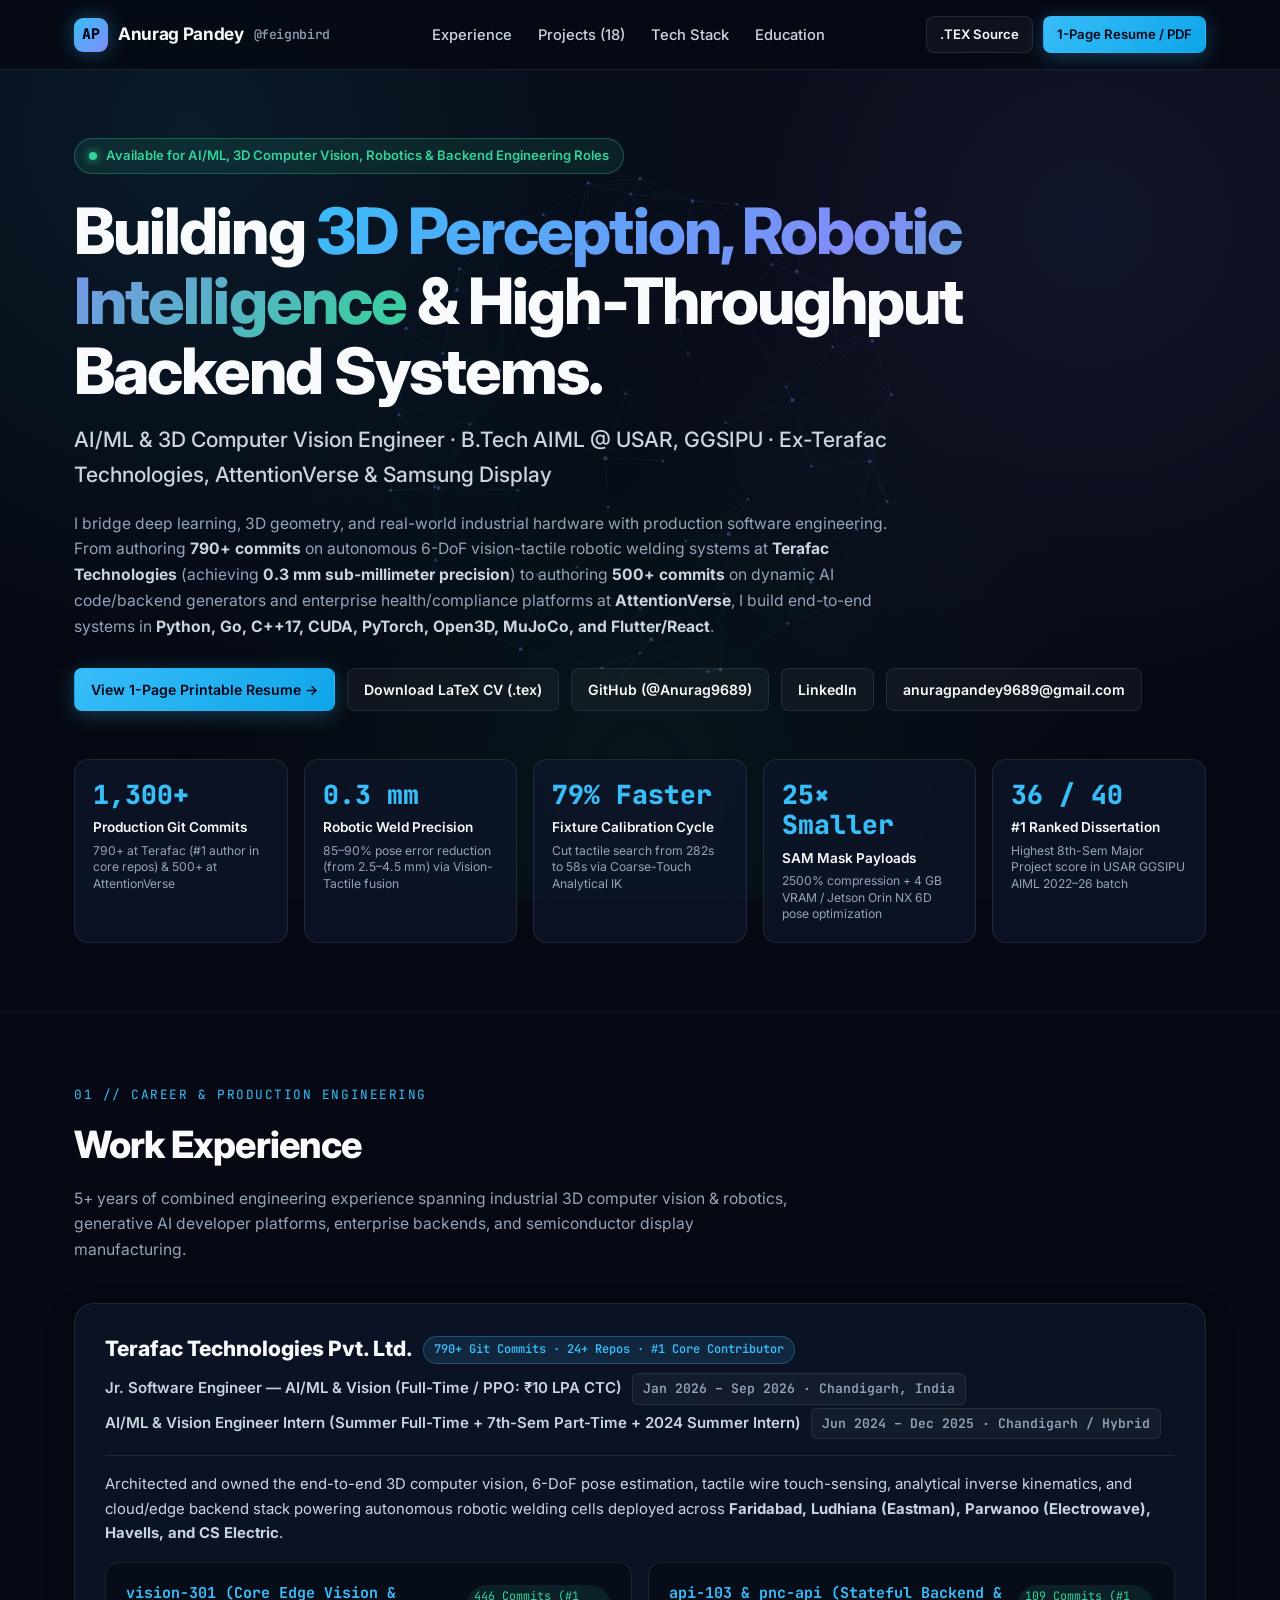
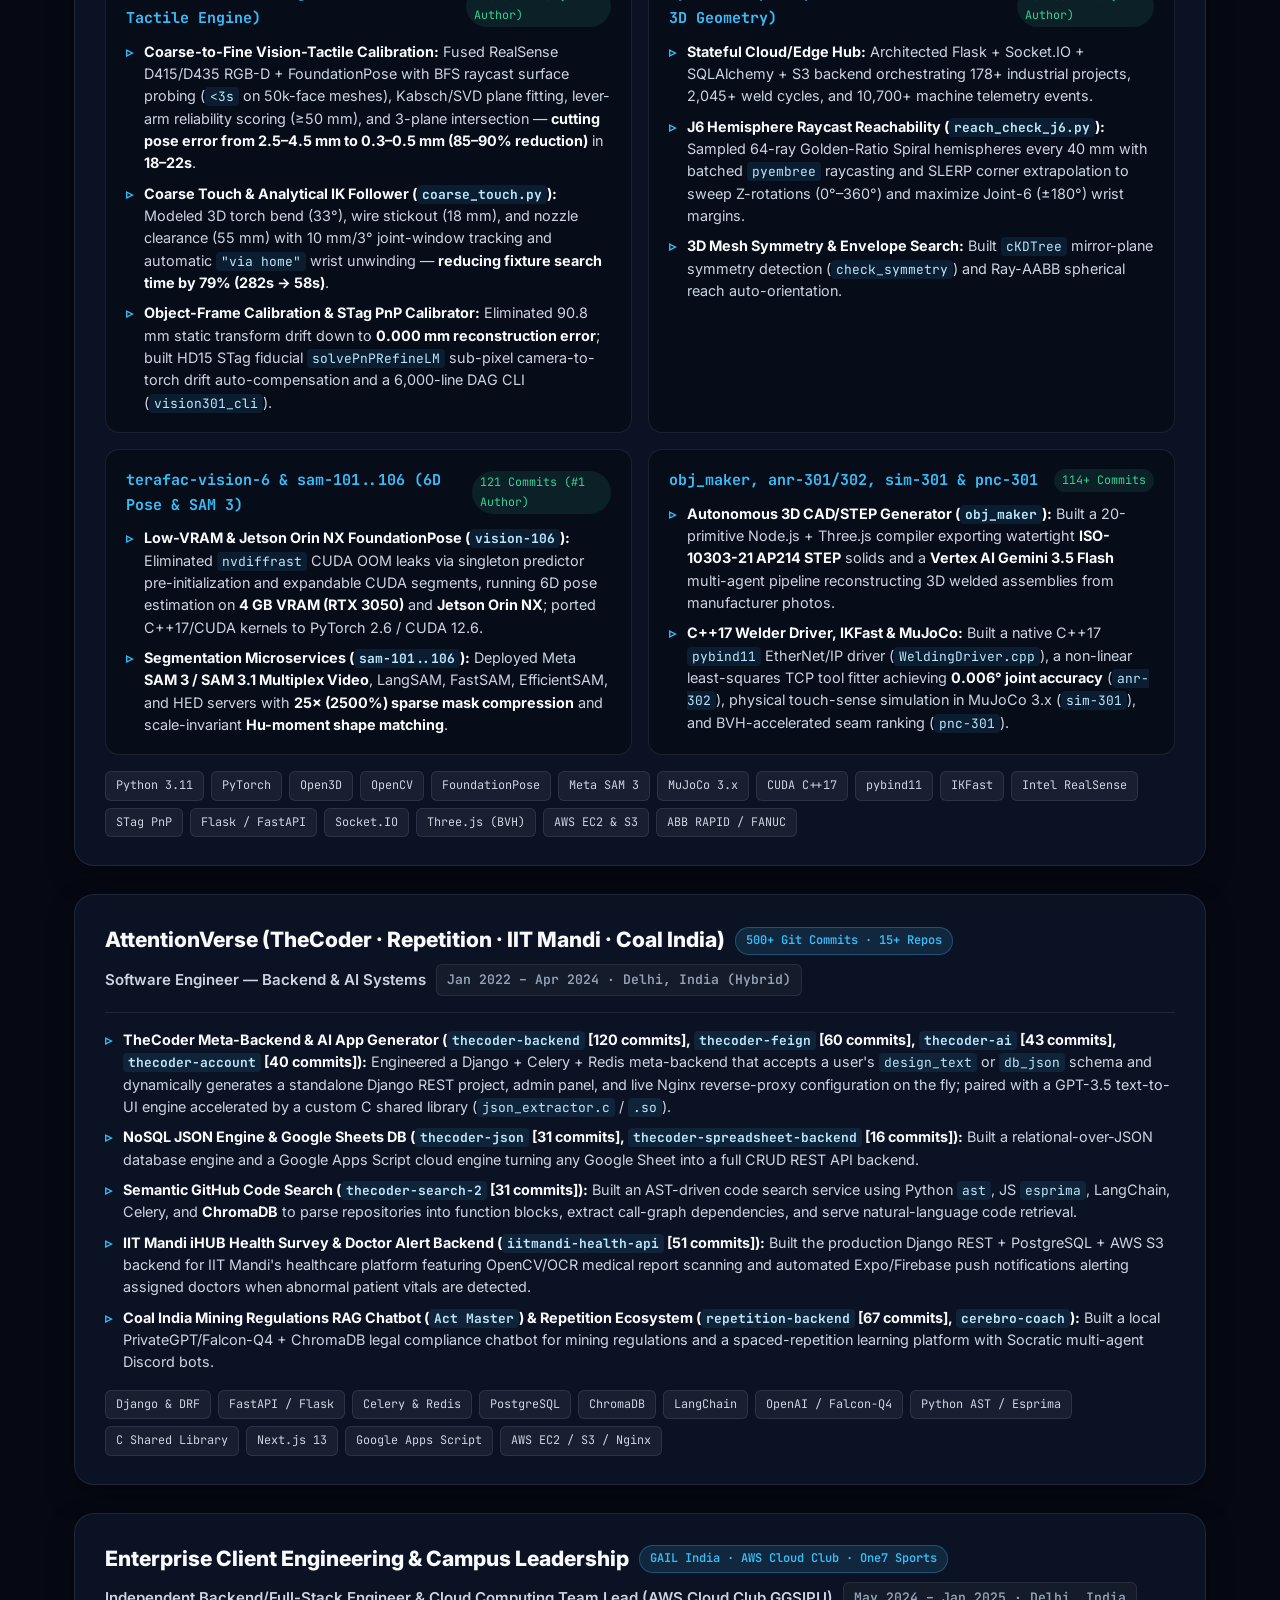
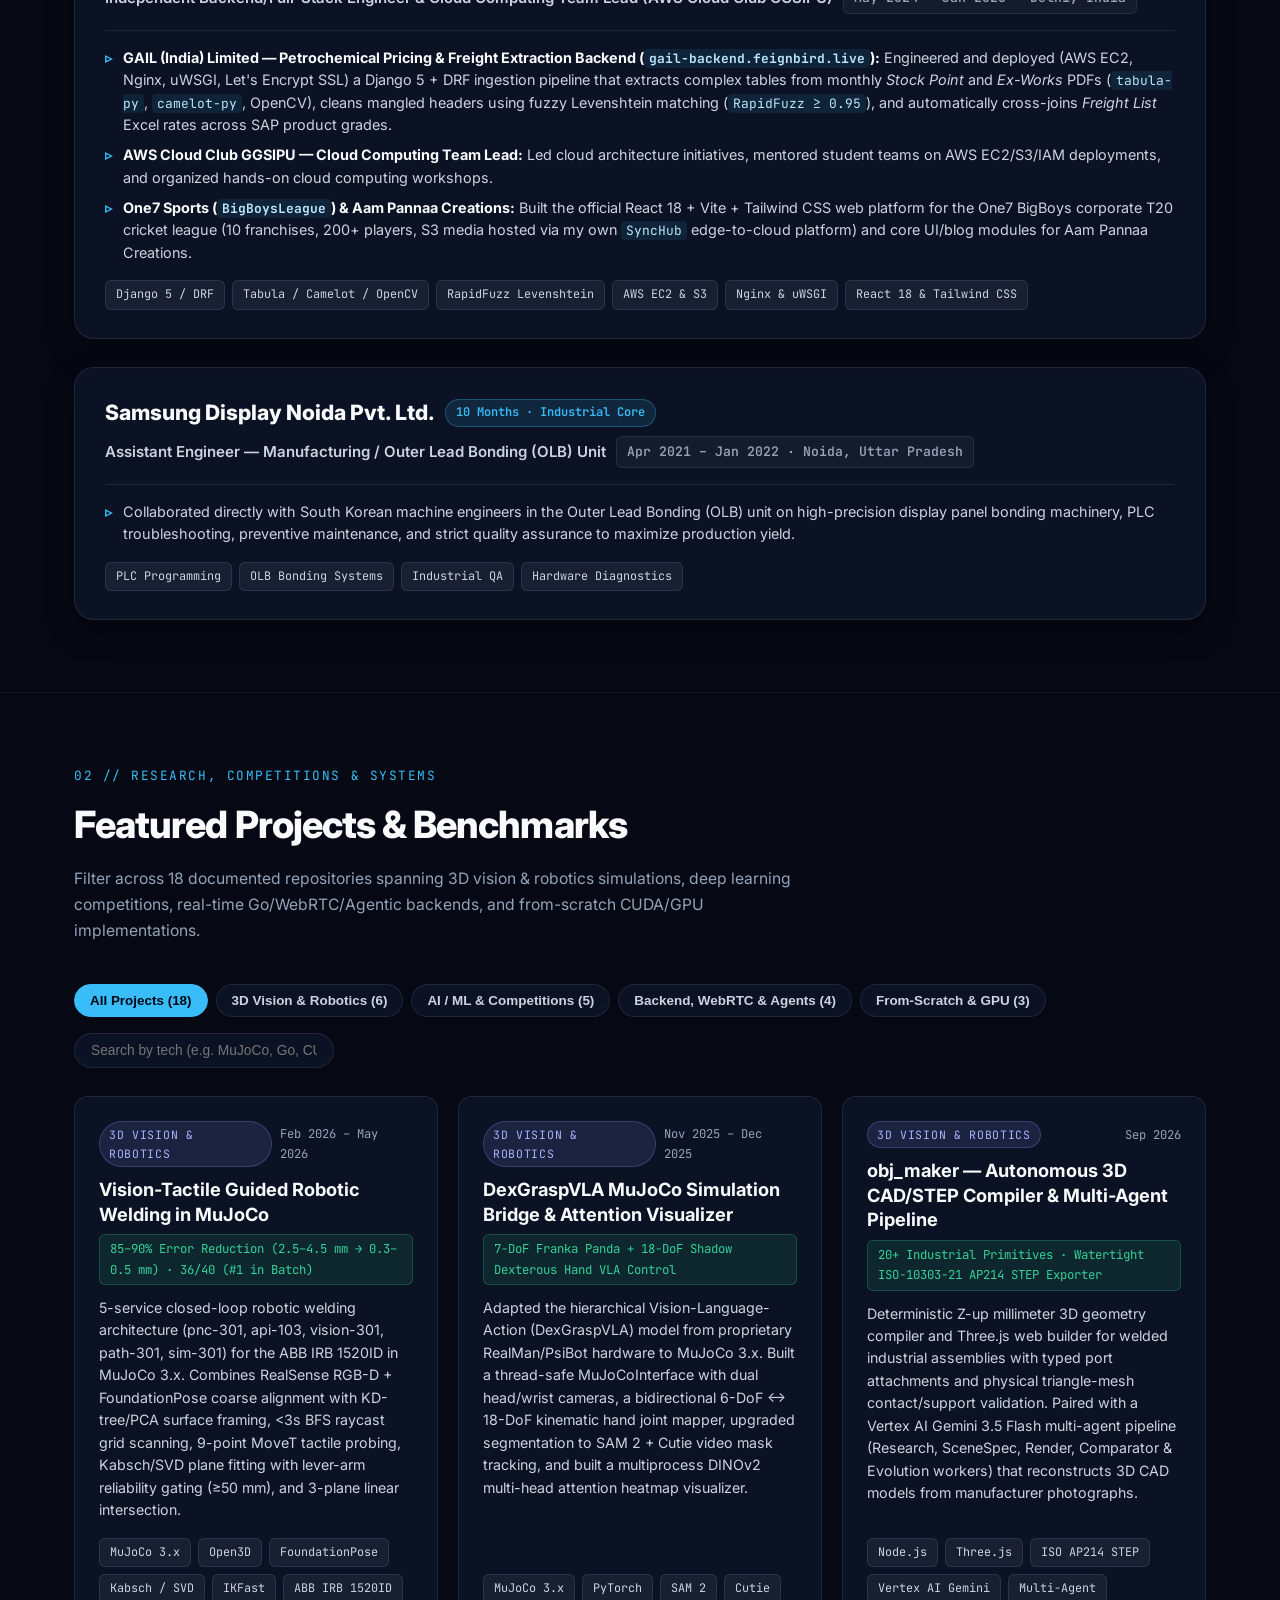
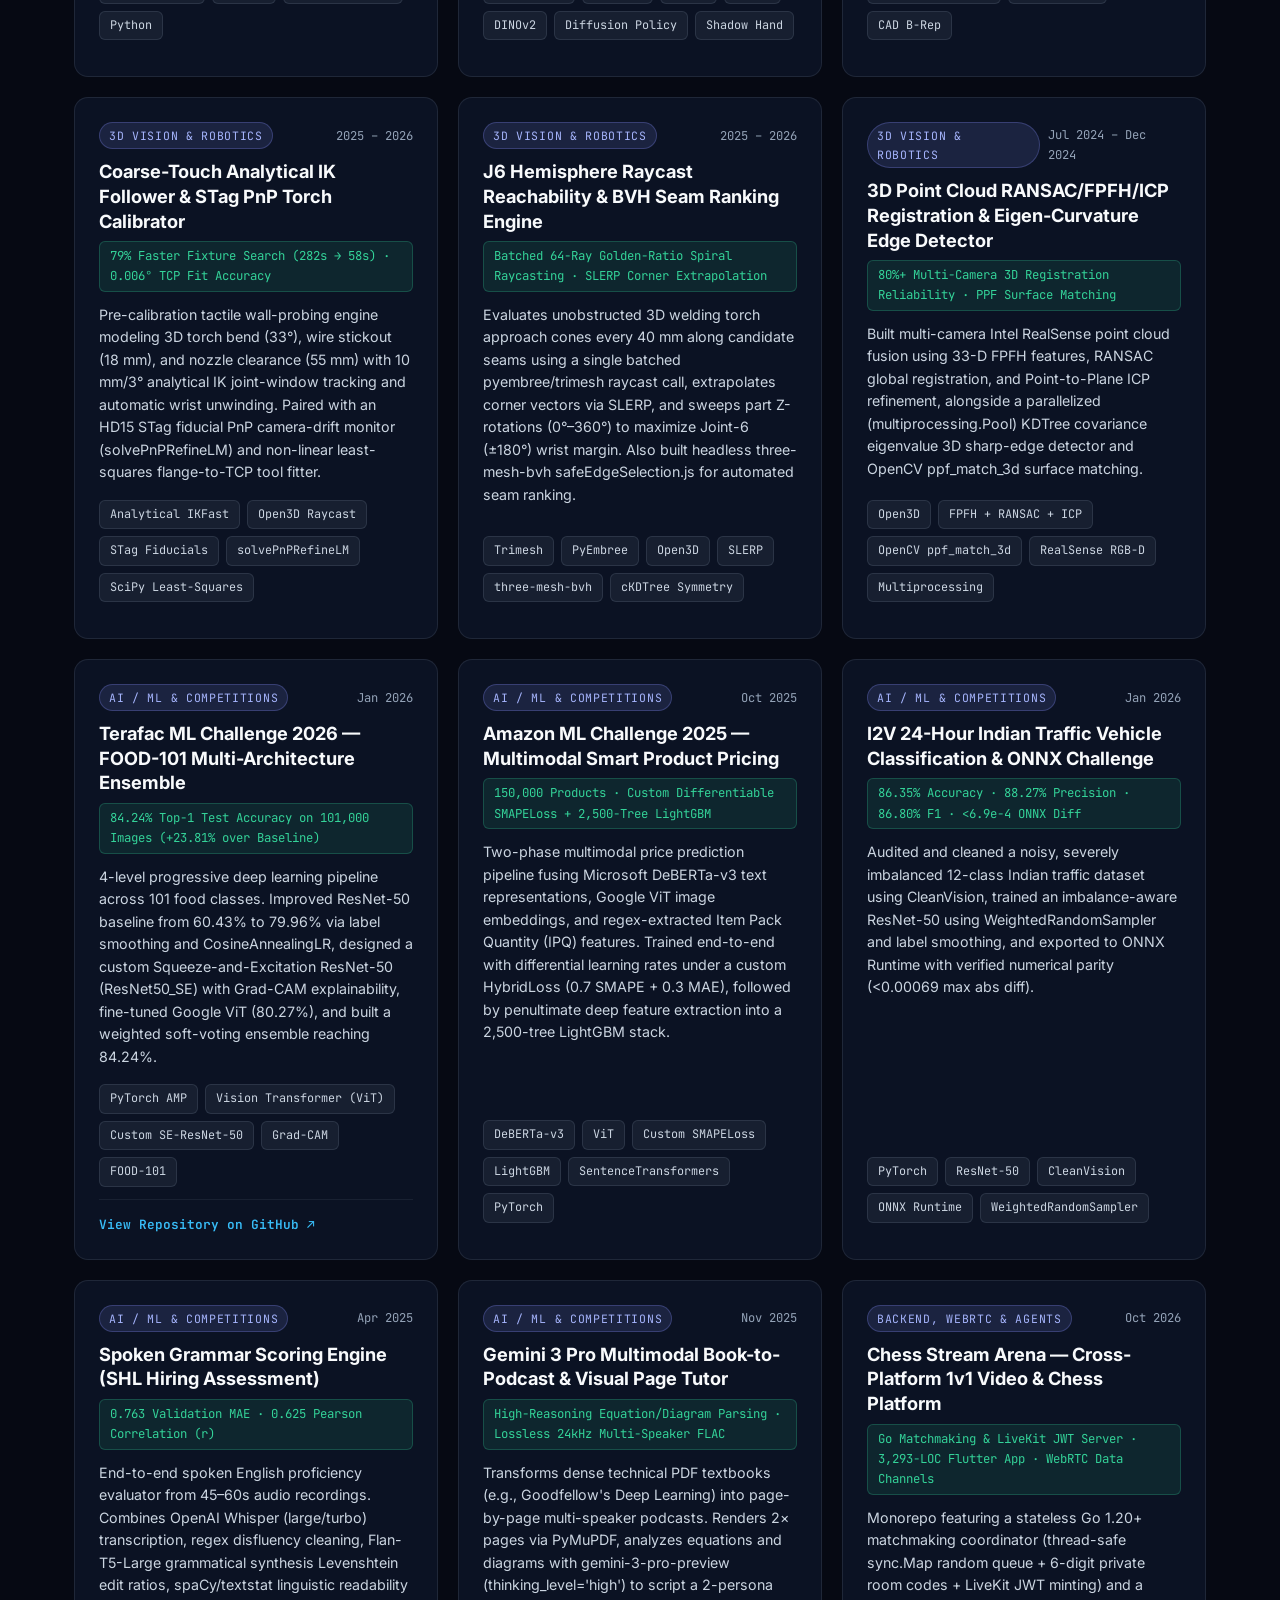
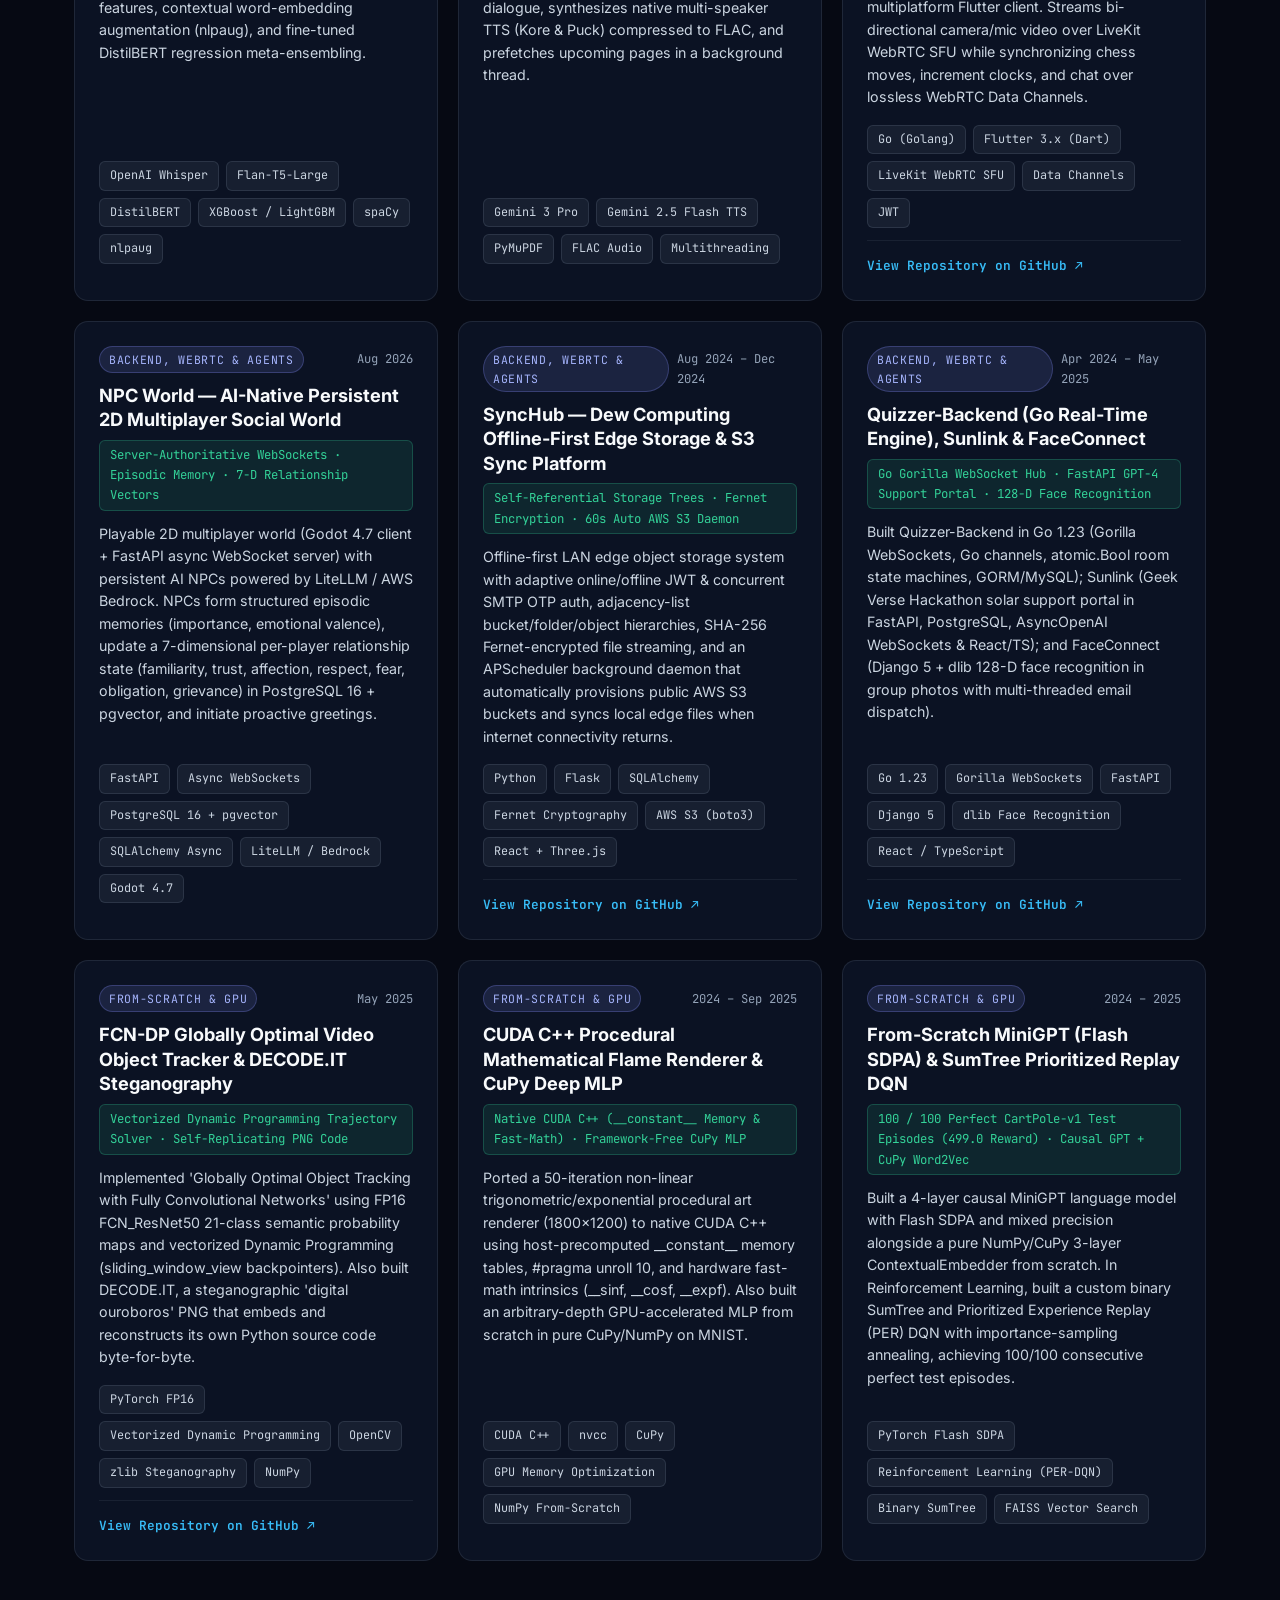
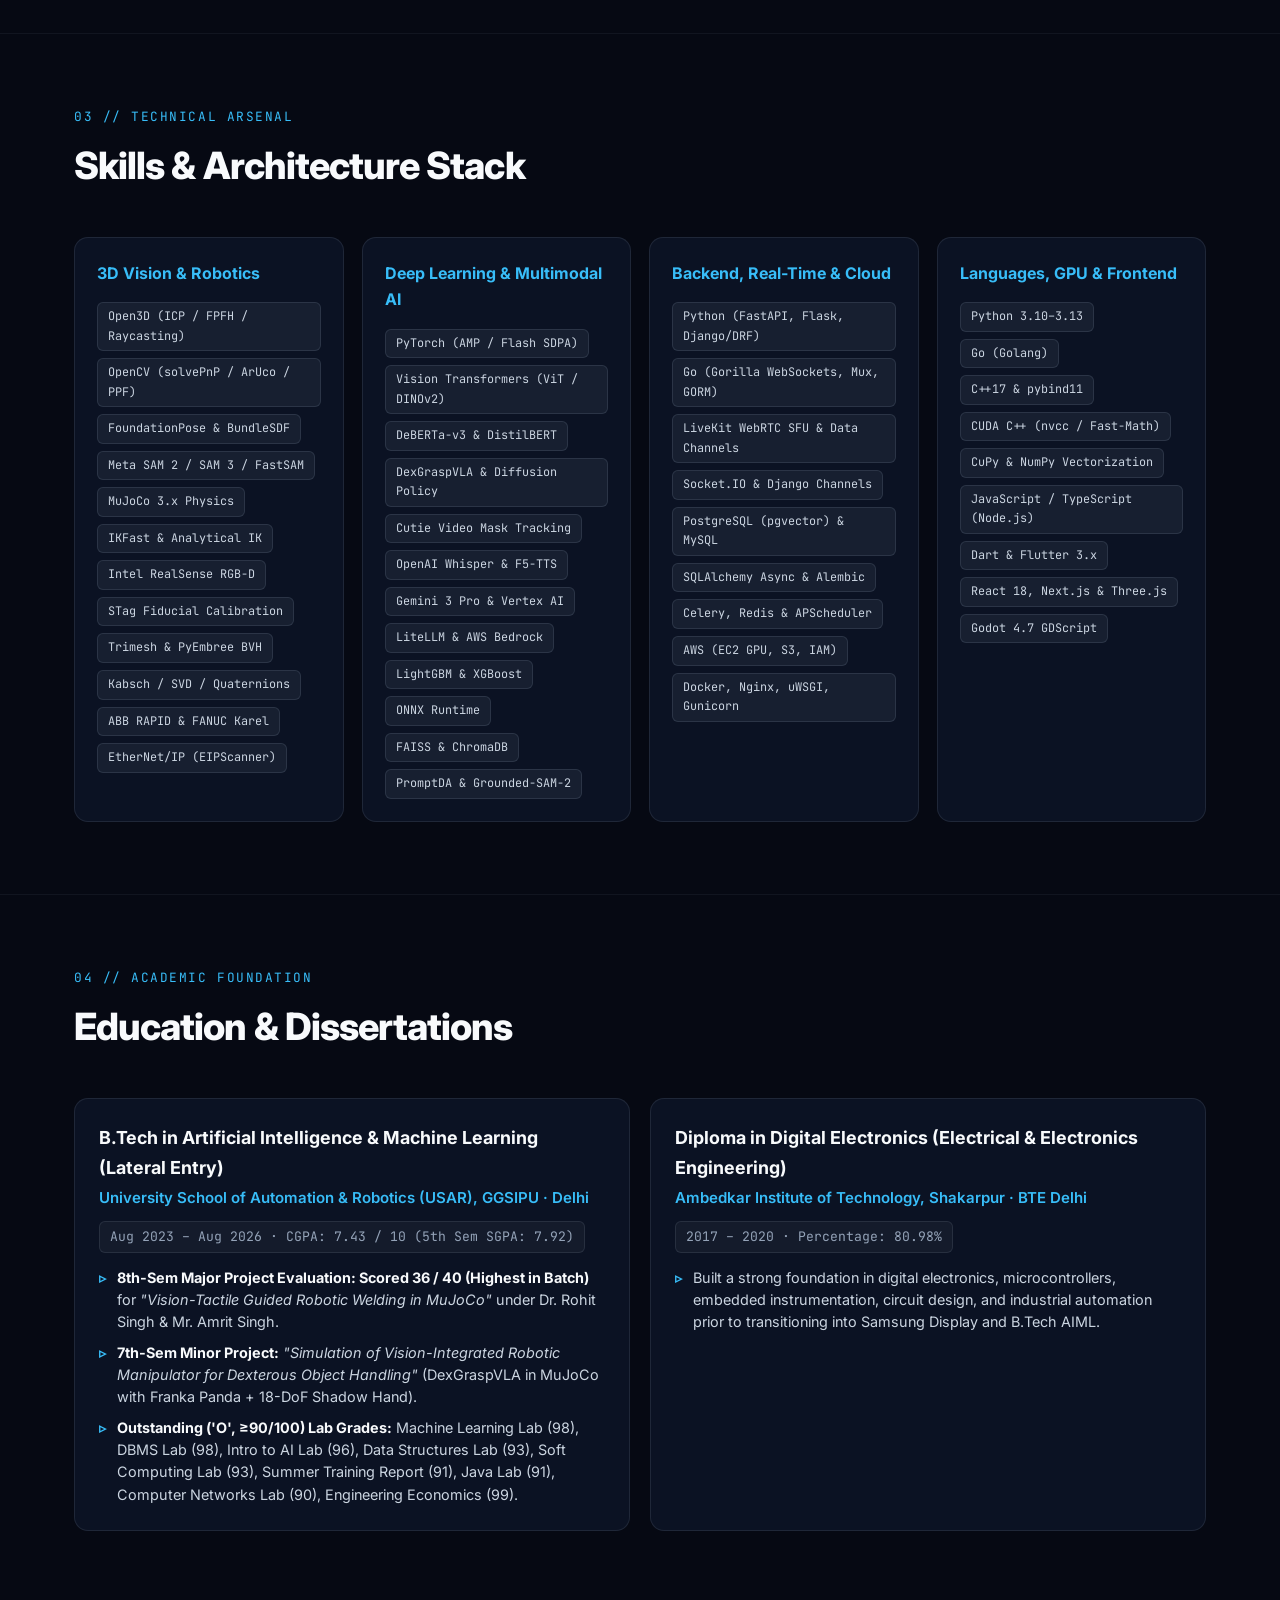
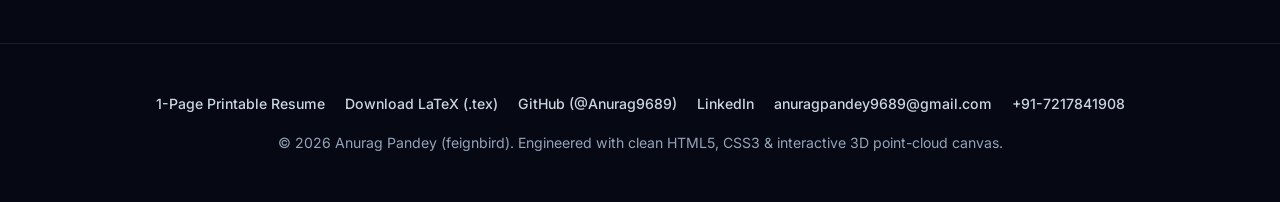
==== index.html @ a4ca96dc "Initial commit: Portfolio website and 1-page ATS resume (LaTeX + Printable HTML)" ====
<!DOCTYPE html>
<html lang="en">
<head>
  <meta charset="UTF-8" />
  <meta name="viewport" content="width=device-width, initial-scale=1.0" />
  <title>Anurag Pandey | AI/ML, 3D Computer Vision &amp; Robotics Engineer</title>
  <meta name="description" content="Portfolio of Anurag Pandey (feignbird / Anurag9689) — AI/ML & 3D Computer Vision Engineer, Robotics Perception Architect, and Full-Stack Backend Systems Developer." />
  <link rel="preconnect" href="https://fonts.googleapis.com" />
  <link rel="preconnect" href="https://fonts.gstatic.com" crossorigin />
  <link href="https://fonts.googleapis.com/css2?family=Inter:wght@400;500;600;700;800&family=JetBrains+Mono:wght@400;500;600;700&display=swap" rel="stylesheet" />
  <link rel="stylesheet" href="styles.css" />
</head>
<body>

  <canvas id="bg-canvas"></canvas>
  <div class="bg-glow"></div>

  <!-- NAVBAR -->
  <nav class="navbar">
    <div class="container nav-inner">
      <a href="#top" class="brand">
        <span class="brand-mark">AP</span>
        <span>Anurag Pandey</span>
        <span class="brand-handle">@feignbird</span>
      </a>
      <ul class="nav-links">
        <li><a href="#experience">Experience</a></li>
        <li><a href="#projects">Projects (18)</a></li>
        <li><a href="#skills">Tech Stack</a></li>
        <li><a href="#education">Education</a></li>
      </ul>
      <div class="nav-cta">
        <a href="Anurag_Pandey_Resume.tex" download class="btn btn-outline btn-sm">.TEX Source</a>
        <a href="resume.html" class="btn btn-primary btn-sm">1-Page Resume / PDF</a>
      </div>
    </div>
  </nav>

  <!-- HERO -->
  <header id="top" class="hero">
    <div class="container">
      <div class="status-pill">
        <span class="status-dot"></span>
        <span>Available for AI/ML, 3D Computer Vision, Robotics &amp; Backend Engineering Roles</span>
      </div>

      <h1 class="hero-title">
        Building <span class="gradient-text">3D Perception, Robotic Intelligence</span> &amp; High-Throughput Backend Systems.
      </h1>

      <p class="hero-subtitle">
        AI/ML &amp; 3D Computer Vision Engineer · B.Tech AIML @ USAR, GGSIPU · Ex-Terafac Technologies, AttentionVerse &amp; Samsung Display
      </p>

      <p class="hero-bio">
        I bridge deep learning, 3D geometry, and real-world industrial hardware with production software engineering. From authoring <strong>790+ commits</strong> on autonomous 6-DoF vision-tactile robotic welding systems at <strong>Terafac Technologies</strong> (achieving <strong>0.3 mm sub-millimeter precision</strong>) to authoring <strong>500+ commits</strong> on dynamic AI code/backend generators and enterprise health/compliance platforms at <strong>AttentionVerse</strong>, I build end-to-end systems in <strong>Python, Go, C++17, CUDA, PyTorch, Open3D, MuJoCo, and Flutter/React</strong>.
      </p>

      <div class="hero-actions">
        <a href="resume.html" class="btn btn-primary">View 1-Page Printable Resume →</a>
        <a href="Anurag_Pandey_Resume.tex" download class="btn btn-outline">Download LaTeX CV (.tex)</a>
        <a href="https://github.com/Anurag9689" target="_blank" rel="noopener" class="btn btn-outline">GitHub (@Anurag9689)</a>
        <a href="https://www.linkedin.com/in/-anurag-pandey-" target="_blank" rel="noopener" class="btn btn-outline">LinkedIn</a>
        <a href="mailto:anuragpandey9689@gmail.com" class="btn btn-outline">anuragpandey9689@gmail.com</a>
      </div>

      <!-- KEY IMPACT METRICS -->
      <div class="metrics-grid">
        <div class="metric-card">
          <div class="metric-value">1,300+</div>
          <div class="metric-label">Production Git Commits</div>
          <div class="metric-sub">790+ at Terafac (#1 author in core repos) &amp; 500+ at AttentionVerse</div>
        </div>
        <div class="metric-card">
          <div class="metric-value">0.3 mm</div>
          <div class="metric-label">Robotic Weld Precision</div>
          <div class="metric-sub">85–90% pose error reduction (from 2.5–4.5 mm) via Vision-Tactile fusion</div>
        </div>
        <div class="metric-card">
          <div class="metric-value">79% Faster</div>
          <div class="metric-label">Fixture Calibration Cycle</div>
          <div class="metric-sub">Cut tactile search from 282s to 58s via Coarse-Touch Analytical IK</div>
        </div>
        <div class="metric-card">
          <div class="metric-value">25× Smaller</div>
          <div class="metric-label">SAM Mask Payloads</div>
          <div class="metric-sub">2500% compression + 4 GB VRAM / Jetson Orin NX 6D pose optimization</div>
        </div>
        <div class="metric-card">
          <div class="metric-value">36 / 40</div>
          <div class="metric-label">#1 Ranked Dissertation</div>
          <div class="metric-sub">Highest 8th-Sem Major Project score in USAR GGSIPU AIML 2022–26 batch</div>
        </div>
      </div>
    </div>
  </header>

  <!-- WORK EXPERIENCE -->
  <section id="experience" class="section">
    <div class="container">
      <div class="section-header">
        <div class="section-eyebrow">01 // Career &amp; Production Engineering</div>
        <h2 class="section-title">Work Experience</h2>
        <p class="section-desc">
          5+ years of combined engineering experience spanning industrial 3D computer vision &amp; robotics, generative AI developer platforms, enterprise backends, and semiconductor display manufacturing.
        </p>
      </div>

      <div class="timeline">

        <!-- TERAFAC -->
        <article class="exp-card">
          <div class="exp-top">
            <div>
              <div class="exp-company">
                <span>Terafac Technologies Pvt. Ltd.</span>
                <span class="commit-badge">790+ Git Commits · 24+ Repos · #1 Core Contributor</span>
              </div>
              <div class="exp-roles">
                <div class="exp-role-row">
                  <span>Jr. Software Engineer — AI/ML &amp; Vision (Full-Time / PPO: ₹10 LPA CTC)</span>
                  <span class="exp-date">Jan 2026 – Sep 2026 · Chandigarh, India</span>
                </div>
                <div class="exp-role-row">
                  <span>AI/ML &amp; Vision Engineer Intern (Summer Full-Time + 7th-Sem Part-Time + 2024 Summer Intern)</span>
                  <span class="exp-date">Jun 2024 – Dec 2025 · Chandigarh / Hybrid</span>
                </div>
              </div>
            </div>
          </div>

          <p style="color: var(--text-secondary); font-size: 0.93rem; margin-bottom: 14px;">
            Architected and owned the end-to-end 3D computer vision, 6-DoF pose estimation, tactile wire touch-sensing, analytical inverse kinematics, and cloud/edge backend stack powering autonomous robotic welding cells deployed across <strong>Faridabad, Ludhiana (Eastman), Parwanoo (Electrowave), Havells, and CS Electric</strong>.
          </p>

          <div class="subsystems-grid">
            <div class="subsystem-box">
              <div class="subsystem-head">
                <span class="subsystem-name">vision-301 (Core Edge Vision &amp; Tactile Engine)</span>
                <span class="subsystem-commits">446 Commits (#1 Author)</span>
              </div>
              <ul class="exp-bullets">
                <li><strong>Coarse-to-Fine Vision-Tactile Calibration:</strong> Fused RealSense D415/D435 RGB-D + FoundationPose with BFS raycast surface probing (<code>&lt;3s</code> on 50k-face meshes), Kabsch/SVD plane fitting, lever-arm reliability scoring (≥50 mm), and 3-plane intersection — <strong>cutting pose error from 2.5–4.5 mm to 0.3–0.5 mm (85–90% reduction)</strong> in <strong>18–22s</strong>.</li>
                <li><strong>Coarse Touch &amp; Analytical IK Follower (<code>coarse_touch.py</code>):</strong> Modeled 3D torch bend (33°), wire stickout (18 mm), and nozzle clearance (55 mm) with 10 mm/3° joint-window tracking and automatic <code>"via home"</code> wrist unwinding — <strong>reducing fixture search time by 79% (282s → 58s)</strong>.</li>
                <li><strong>Object-Frame Calibration &amp; STag PnP Calibrator:</strong> Eliminated 90.8 mm static transform drift down to <strong>0.000 mm reconstruction error</strong>; built HD15 STag fiducial <code>solvePnPRefineLM</code> sub-pixel camera-to-torch drift auto-compensation and a 6,000-line DAG CLI (<code>vision301_cli</code>).</li>
              </ul>
            </div>

            <div class="subsystem-box">
              <div class="subsystem-head">
                <span class="subsystem-name">api-103 &amp; pnc-api (Stateful Backend &amp; 3D Geometry)</span>
                <span class="subsystem-commits">109 Commits (#1 Author)</span>
              </div>
              <ul class="exp-bullets">
                <li><strong>Stateful Cloud/Edge Hub:</strong> Architected Flask + Socket.IO + SQLAlchemy + S3 backend orchestrating 178+ industrial projects, 2,045+ weld cycles, and 10,700+ machine telemetry events.</li>
                <li><strong>J6 Hemisphere Raycast Reachability (<code>reach_check_j6.py</code>):</strong> Sampled 64-ray Golden-Ratio Spiral hemispheres every 40 mm with batched <code>pyembree</code> raycasting and SLERP corner extrapolation to sweep Z-rotations (0°–360°) and maximize Joint-6 (±180°) wrist margins.</li>
                <li><strong>3D Mesh Symmetry &amp; Envelope Search:</strong> Built <code>cKDTree</code> mirror-plane symmetry detection (<code>check_symmetry</code>) and Ray-AABB spherical reach auto-orientation.</li>
              </ul>
            </div>

            <div class="subsystem-box">
              <div class="subsystem-head">
                <span class="subsystem-name">terafac-vision-6 &amp; sam-101..106 (6D Pose &amp; SAM 3)</span>
                <span class="subsystem-commits">121 Commits (#1 Author)</span>
              </div>
              <ul class="exp-bullets">
                <li><strong>Low-VRAM &amp; Jetson Orin NX FoundationPose (<code>vision-106</code>):</strong> Eliminated <code>nvdiffrast</code> CUDA OOM leaks via singleton predictor pre-initialization and expandable CUDA segments, running 6D pose estimation on <strong>4 GB VRAM (RTX 3050)</strong> and <strong>Jetson Orin NX</strong>; ported C++17/CUDA kernels to PyTorch 2.6 / CUDA 12.6.</li>
                <li><strong>Segmentation Microservices (<code>sam-101..106</code>):</strong> Deployed Meta <strong>SAM 3 / SAM 3.1 Multiplex Video</strong>, LangSAM, FastSAM, EfficientSAM, and HED servers with <strong>25× (2500%) sparse mask compression</strong> and scale-invariant <strong>Hu-moment shape matching</strong>.</li>
              </ul>
            </div>

            <div class="subsystem-box">
              <div class="subsystem-head">
                <span class="subsystem-name">obj_maker, anr-301/302, sim-301 &amp; pnc-301</span>
                <span class="subsystem-commits">114+ Commits</span>
              </div>
              <ul class="exp-bullets">
                <li><strong>Autonomous 3D CAD/STEP Generator (<code>obj_maker</code>):</strong> Built a 20-primitive Node.js + Three.js compiler exporting watertight <strong>ISO-10303-21 AP214 STEP</strong> solids and a <strong>Vertex AI Gemini 3.5 Flash</strong> multi-agent pipeline reconstructing 3D welded assemblies from manufacturer photos.</li>
                <li><strong>C++17 Welder Driver, IKFast &amp; MuJoCo:</strong> Built a native C++17 <code>pybind11</code> EtherNet/IP driver (<code>WeldingDriver.cpp</code>), a non-linear least-squares TCP tool fitter achieving <strong>0.006° joint accuracy</strong> (<code>anr-302</code>), physical touch-sense simulation in MuJoCo 3.x (<code>sim-301</code>), and BVH-accelerated seam ranking (<code>pnc-301</code>).</li>
              </ul>
            </div>
          </div>

          <div class="tag-row">
            <span class="tag">Python 3.11</span>
            <span class="tag">PyTorch</span>
            <span class="tag">Open3D</span>
            <span class="tag">OpenCV</span>
            <span class="tag">FoundationPose</span>
            <span class="tag">Meta SAM 3</span>
            <span class="tag">MuJoCo 3.x</span>
            <span class="tag">CUDA C++17</span>
            <span class="tag">pybind11</span>
            <span class="tag">IKFast</span>
            <span class="tag">Intel RealSense</span>
            <span class="tag">STag PnP</span>
            <span class="tag">Flask / FastAPI</span>
            <span class="tag">Socket.IO</span>
            <span class="tag">Three.js (BVH)</span>
            <span class="tag">AWS EC2 &amp; S3</span>
            <span class="tag">ABB RAPID / FANUC</span>
          </div>
        </article>

        <!-- ATTENTIONVERSE -->
        <article class="exp-card">
          <div class="exp-top">
            <div>
              <div class="exp-company">
                <span>AttentionVerse (TheCoder · Repetition · IIT Mandi · Coal India)</span>
                <span class="commit-badge">500+ Git Commits · 15+ Repos</span>
              </div>
              <div class="exp-roles">
                <div class="exp-role-row">
                  <span>Software Engineer — Backend &amp; AI Systems</span>
                  <span class="exp-date">Jan 2022 – Apr 2024 · Delhi, India (Hybrid)</span>
                </div>
              </div>
            </div>
          </div>

          <ul class="exp-bullets">
            <li><strong>TheCoder Meta-Backend &amp; AI App Generator (<code>thecoder-backend</code> [120 commits], <code>thecoder-feign</code> [60 commits], <code>thecoder-ai</code> [43 commits], <code>thecoder-account</code> [40 commits]):</strong> Engineered a Django + Celery + Redis meta-backend that accepts a user's <code>design_text</code> or <code>db_json</code> schema and dynamically generates a standalone Django REST project, admin panel, and live Nginx reverse-proxy configuration on the fly; paired with a GPT-3.5 text-to-UI engine accelerated by a custom C shared library (<code>json_extractor.c</code> / <code>.so</code>).</li>
            <li><strong>NoSQL JSON Engine &amp; Google Sheets DB (<code>thecoder-json</code> [31 commits], <code>thecoder-spreadsheet-backend</code> [16 commits]):</strong> Built a relational-over-JSON database engine and a Google Apps Script cloud engine turning any Google Sheet into a full CRUD REST API backend.</li>
            <li><strong>Semantic GitHub Code Search (<code>thecoder-search-2</code> [31 commits]):</strong> Built an AST-driven code search service using Python <code>ast</code>, JS <code>esprima</code>, LangChain, Celery, and <strong>ChromaDB</strong> to parse repositories into function blocks, extract call-graph dependencies, and serve natural-language code retrieval.</li>
            <li><strong>IIT Mandi iHUB Health Survey &amp; Doctor Alert Backend (<code>iitmandi-health-api</code> [51 commits]):</strong> Built the production Django REST + PostgreSQL + AWS S3 backend for IIT Mandi's healthcare platform featuring OpenCV/OCR medical report scanning and automated Expo/Firebase push notifications alerting assigned doctors when abnormal patient vitals are detected.</li>
            <li><strong>Coal India Mining Regulations RAG Chatbot (<code>Act Master</code>) &amp; Repetition Ecosystem (<code>repetition-backend</code> [67 commits], <code>cerebro-coach</code>):</strong> Built a local PrivateGPT/Falcon-Q4 + ChromaDB legal compliance chatbot for mining regulations and a spaced-repetition learning platform with Socratic multi-agent Discord bots.</li>
          </ul>

          <div class="tag-row">
            <span class="tag">Django &amp; DRF</span>
            <span class="tag">FastAPI / Flask</span>
            <span class="tag">Celery &amp; Redis</span>
            <span class="tag">PostgreSQL</span>
            <span class="tag">ChromaDB</span>
            <span class="tag">LangChain</span>
            <span class="tag">OpenAI / Falcon-Q4</span>
            <span class="tag">Python AST / Esprima</span>
            <span class="tag">C Shared Library</span>
            <span class="tag">Next.js 13</span>
            <span class="tag">Google Apps Script</span>
            <span class="tag">AWS EC2 / S3 / Nginx</span>
          </div>
        </article>

        <!-- CLIENT & LEADERSHIP -->
        <article class="exp-card">
          <div class="exp-top">
            <div>
              <div class="exp-company">
                <span>Enterprise Client Engineering &amp; Campus Leadership</span>
                <span class="commit-badge">GAIL India · AWS Cloud Club · One7 Sports</span>
              </div>
              <div class="exp-roles">
                <div class="exp-role-row">
                  <span>Independent Backend/Full-Stack Engineer &amp; Cloud Computing Team Lead (AWS Cloud Club GGSIPU)</span>
                  <span class="exp-date">May 2024 – Jan 2025 · Delhi, India</span>
                </div>
              </div>
            </div>
          </div>

          <ul class="exp-bullets">
            <li><strong>GAIL (India) Limited — Petrochemical Pricing &amp; Freight Extraction Backend (<code>gail-backend.feignbird.live</code>):</strong> Engineered and deployed (AWS EC2, Nginx, uWSGI, Let's Encrypt SSL) a Django 5 + DRF ingestion pipeline that extracts complex tables from monthly <em>Stock Point</em> and <em>Ex-Works</em> PDFs (<code>tabula-py</code>, <code>camelot-py</code>, OpenCV), cleans mangled headers using fuzzy Levenshtein matching (<code>RapidFuzz ≥ 0.95</code>), and automatically cross-joins <em>Freight List</em> Excel rates across SAP product grades.</li>
            <li><strong>AWS Cloud Club GGSIPU — Cloud Computing Team Lead:</strong> Led cloud architecture initiatives, mentored student teams on AWS EC2/S3/IAM deployments, and organized hands-on cloud computing workshops.</li>
            <li><strong>One7 Sports (<code>BigBoysLeague</code>) &amp; Aam Pannaa Creations:</strong> Built the official React 18 + Vite + Tailwind CSS web platform for the One7 BigBoys corporate T20 cricket league (10 franchises, 200+ players, S3 media hosted via my own <code>SyncHub</code> edge-to-cloud platform) and core UI/blog modules for Aam Pannaa Creations.</li>
          </ul>

          <div class="tag-row">
            <span class="tag">Django 5 / DRF</span>
            <span class="tag">Tabula / Camelot / OpenCV</span>
            <span class="tag">RapidFuzz Levenshtein</span>
            <span class="tag">AWS EC2 &amp; S3</span>
            <span class="tag">Nginx &amp; uWSGI</span>
            <span class="tag">React 18 &amp; Tailwind CSS</span>
          </div>
        </article>

        <!-- SAMSUNG DISPLAY -->
        <article class="exp-card">
          <div class="exp-top">
            <div>
              <div class="exp-company">
                <span>Samsung Display Noida Pvt. Ltd.</span>
                <span class="commit-badge">10 Months · Industrial Core</span>
              </div>
              <div class="exp-roles">
                <div class="exp-role-row">
                  <span>Assistant Engineer — Manufacturing / Outer Lead Bonding (OLB) Unit</span>
                  <span class="exp-date">Apr 2021 – Jan 2022 · Noida, Uttar Pradesh</span>
                </div>
              </div>
            </div>
          </div>

          <ul class="exp-bullets">
            <li>Collaborated directly with South Korean machine engineers in the Outer Lead Bonding (OLB) unit on high-precision display panel bonding machinery, PLC troubleshooting, preventive maintenance, and strict quality assurance to maximize production yield.</li>
          </ul>

          <div class="tag-row">
            <span class="tag">PLC Programming</span>
            <span class="tag">OLB Bonding Systems</span>
            <span class="tag">Industrial QA</span>
            <span class="tag">Hardware Diagnostics</span>
          </div>
        </article>

      </div>
    </div>
  </section>

  <!-- PROJECTS & COMPETITIONS -->
  <section id="projects" class="section">
    <div class="container">
      <div class="section-header">
        <div class="section-eyebrow">02 // Research, Competitions &amp; Systems</div>
        <h2 class="section-title">Featured Projects &amp; Benchmarks</h2>
        <p class="section-desc">
          Filter across 18 documented repositories spanning 3D vision &amp; robotics simulations, deep learning competitions, real-time Go/WebRTC/Agentic backends, and from-scratch CUDA/GPU implementations.
        </p>
      </div>

      <div class="project-controls">
        <div class="filter-tabs" id="filter-tabs">
          <button class="filter-btn active" data-filter="all">All Projects (18)</button>
          <button class="filter-btn" data-filter="robotics">3D Vision &amp; Robotics (6)</button>
          <button class="filter-btn" data-filter="aiml">AI / ML &amp; Competitions (5)</button>
          <button class="filter-btn" data-filter="systems">Backend, WebRTC &amp; Agents (4)</button>
          <button class="filter-btn" data-filter="scratch">From-Scratch &amp; GPU (3)</button>
        </div>
        <div class="search-box">
          <input type="text" id="project-search" class="search-input" placeholder="Search by tech (e.g. MuJoCo, Go, CUDA, ViT)..." />
        </div>
      </div>

      <div class="projects-grid" id="projects-grid"></div>
    </div>
  </section>

  <!-- SKILLS MATRIX -->
  <section id="skills" class="section">
    <div class="container">
      <div class="section-header">
        <div class="section-eyebrow">03 // Technical Arsenal</div>
        <h2 class="section-title">Skills &amp; Architecture Stack</h2>
      </div>

      <div class="skills-grid">
        <div class="skill-group">
          <h3>3D Vision &amp; Robotics</h3>
          <div class="tag-row">
            <span class="tag">Open3D (ICP / FPFH / Raycasting)</span>
            <span class="tag">OpenCV (solvePnP / ArUco / PPF)</span>
            <span class="tag">FoundationPose &amp; BundleSDF</span>
            <span class="tag">Meta SAM 2 / SAM 3 / FastSAM</span>
            <span class="tag">MuJoCo 3.x Physics</span>
            <span class="tag">IKFast &amp; Analytical IK</span>
            <span class="tag">Intel RealSense RGB-D</span>
            <span class="tag">STag Fiducial Calibration</span>
            <span class="tag">Trimesh &amp; PyEmbree BVH</span>
            <span class="tag">Kabsch / SVD / Quaternions</span>
            <span class="tag">ABB RAPID &amp; FANUC Karel</span>
            <span class="tag">EtherNet/IP (EIPScanner)</span>
          </div>
        </div>

        <div class="skill-group">
          <h3>Deep Learning &amp; Multimodal AI</h3>
          <div class="tag-row">
            <span class="tag">PyTorch (AMP / Flash SDPA)</span>
            <span class="tag">Vision Transformers (ViT / DINOv2)</span>
            <span class="tag">DeBERTa-v3 &amp; DistilBERT</span>
            <span class="tag">DexGraspVLA &amp; Diffusion Policy</span>
            <span class="tag">Cutie Video Mask Tracking</span>
            <span class="tag">OpenAI Whisper &amp; F5-TTS</span>
            <span class="tag">Gemini 3 Pro &amp; Vertex AI</span>
            <span class="tag">LiteLLM &amp; AWS Bedrock</span>
            <span class="tag">LightGBM &amp; XGBoost</span>
            <span class="tag">ONNX Runtime</span>
            <span class="tag">FAISS &amp; ChromaDB</span>
            <span class="tag">PromptDA &amp; Grounded-SAM-2</span>
          </div>
        </div>

        <div class="skill-group">
          <h3>Backend, Real-Time &amp; Cloud</h3>
          <div class="tag-row">
            <span class="tag">Python (FastAPI, Flask, Django/DRF)</span>
            <span class="tag">Go (Gorilla WebSockets, Mux, GORM)</span>
            <span class="tag">LiveKit WebRTC SFU &amp; Data Channels</span>
            <span class="tag">Socket.IO &amp; Django Channels</span>
            <span class="tag">PostgreSQL (pgvector) &amp; MySQL</span>
            <span class="tag">SQLAlchemy Async &amp; Alembic</span>
            <span class="tag">Celery, Redis &amp; APScheduler</span>
            <span class="tag">AWS (EC2 GPU, S3, IAM)</span>
            <span class="tag">Docker, Nginx, uWSGI, Gunicorn</span>
          </div>
        </div>

        <div class="skill-group">
          <h3>Languages, GPU &amp; Frontend</h3>
          <div class="tag-row">
            <span class="tag">Python 3.10–3.13</span>
            <span class="tag">Go (Golang)</span>
            <span class="tag">C++17 &amp; pybind11</span>
            <span class="tag">CUDA C++ (nvcc / Fast-Math)</span>
            <span class="tag">CuPy &amp; NumPy Vectorization</span>
            <span class="tag">JavaScript / TypeScript (Node.js)</span>
            <span class="tag">Dart &amp; Flutter 3.x</span>
            <span class="tag">React 18, Next.js &amp; Three.js</span>
            <span class="tag">Godot 4.7 GDScript</span>
          </div>
        </div>
      </div>
    </div>
  </section>

  <!-- EDUCATION -->
  <section id="education" class="section">
    <div class="container">
      <div class="section-header">
        <div class="section-eyebrow">04 // Academic Foundation</div>
        <h2 class="section-title">Education &amp; Dissertations</h2>
      </div>

      <div class="edu-grid">
        <div class="edu-card">
          <div class="edu-degree">B.Tech in Artificial Intelligence &amp; Machine Learning (Lateral Entry)</div>
          <div class="edu-school">University School of Automation &amp; Robotics (USAR), GGSIPU · Delhi</div>
          <div class="exp-date" style="display:inline-block; margin-bottom:14px;">Aug 2023 – Aug 2026 · CGPA: 7.43 / 10 (5th Sem SGPA: 7.92)</div>
          <ul class="exp-bullets">
            <li><strong>8th-Sem Major Project Evaluation: Scored 36 / 40 (Highest in Batch)</strong> for <em>"Vision-Tactile Guided Robotic Welding in MuJoCo"</em> under Dr. Rohit Singh &amp; Mr. Amrit Singh.</li>
            <li><strong>7th-Sem Minor Project:</strong> <em>"Simulation of Vision-Integrated Robotic Manipulator for Dexterous Object Handling"</em> (DexGraspVLA in MuJoCo with Franka Panda + 18-DoF Shadow Hand).</li>
            <li><strong>Outstanding ('O', ≥90/100) Lab Grades:</strong> Machine Learning Lab (98), DBMS Lab (98), Intro to AI Lab (96), Data Structures Lab (93), Soft Computing Lab (93), Summer Training Report (91), Java Lab (91), Computer Networks Lab (90), Engineering Economics (99).</li>
          </ul>
        </div>

        <div class="edu-card">
          <div class="edu-degree">Diploma in Digital Electronics (Electrical &amp; Electronics Engineering)</div>
          <div class="edu-school">Ambedkar Institute of Technology, Shakarpur · BTE Delhi</div>
          <div class="exp-date" style="display:inline-block; margin-bottom:14px;">2017 – 2020 · Percentage: 80.98%</div>
          <ul class="exp-bullets">
            <li>Built a strong foundation in digital electronics, microcontrollers, embedded instrumentation, circuit design, and industrial automation prior to transitioning into Samsung Display and B.Tech AIML.</li>
          </ul>
        </div>
      </div>
    </div>
  </section>

  <!-- FOOTER -->
  <footer class="footer">
    <div class="container">
      <div class="footer-links">
        <a href="resume.html">1-Page Printable Resume</a>
        <a href="Anurag_Pandey_Resume.tex" download>Download LaTeX (.tex)</a>
        <a href="https://github.com/Anurag9689" target="_blank" rel="noopener">GitHub (@Anurag9689)</a>
        <a href="https://www.linkedin.com/in/-anurag-pandey-" target="_blank" rel="noopener">LinkedIn</a>
        <a href="mailto:anuragpandey9689@gmail.com">anuragpandey9689@gmail.com</a>
        <a href="tel:+917217841908">+91-7217841908</a>
      </div>
      <p>© 2026 Anurag Pandey (feignbird). Engineered with clean HTML5, CSS3 &amp; interactive 3D point-cloud canvas.</p>
    </div>
  </footer>

  <script src="script.js"></script>
</body>
</html>
---- styles.css ----
:root {
  --bg-base: #060913;
  --bg-surface: rgba(15, 23, 42, 0.72);
  --bg-surface-hover: rgba(30, 41, 59, 0.85);
  --bg-elevated: rgba(15, 23, 42, 0.92);
  --border-subtle: rgba(148, 163, 184, 0.14);
  --border-highlight: rgba(56, 189, 248, 0.42);
  --text-primary: #f8fafc;
  --text-secondary: #cbd5e1;
  --text-muted: #94a3b8;
  --accent-cyan: #38bdf8;
  --accent-indigo: #818cf8;
  --accent-emerald: #34d399;
  --accent-amber: #fbbf24;
  --radius-sm: 8px;
  --radius-md: 14px;
  --radius-lg: 20px;
  --shadow-card: 0 12px 32px -8px rgba(0, 0, 0, 0.5);
  --font-sans: "Inter", -apple-system, BlinkMacSystemFont, "Segoe UI", Roboto, sans-serif;
  --font-mono: "JetBrains Mono", "Fira Code", ui-monospace, SFMono-Regular, Menlo, monospace;
}

* {
  box-sizing: border-box;
  margin: 0;
  padding: 0;
}

html {
  scroll-behavior: smooth;
  scroll-padding-top: 84px;
}

body {
  background-color: var(--bg-base);
  color: var(--text-primary);
  font-family: var(--font-sans);
  line-height: 1.65;
  overflow-x: hidden;
  -webkit-font-smoothing: antialiased;
}

/* Interactive 3D Point-Cloud Canvas Background */
#bg-canvas {
  position: fixed;
  top: 0;
  left: 0;
  width: 100vw;
  height: 100vh;
  z-index: -2;
  pointer-events: none;
  opacity: 0.55;
}

.bg-glow {
  position: fixed;
  inset: 0;
  z-index: -1;
  pointer-events: none;
  background:
    radial-gradient(circle at 15% 15%, rgba(56, 189, 248, 0.10), transparent 42%),
    radial-gradient(circle at 85% 25%, rgba(129, 140, 248, 0.10), transparent 42%),
    radial-gradient(circle at 50% 85%, rgba(52, 211, 153, 0.06), transparent 48%);
}

.container {
  max-width: 1180px;
  margin: 0 auto;
  padding: 0 24px;
}

/* Navbar */
.navbar {
  position: fixed;
  top: 0;
  left: 0;
  right: 0;
  height: 70px;
  background: rgba(6, 9, 19, 0.82);
  backdrop-filter: blur(16px);
  -webkit-backdrop-filter: blur(16px);
  border-bottom: 1px solid var(--border-subtle);
  z-index: 100;
}

.nav-inner {
  height: 100%;
  display: flex;
  align-items: center;
  justify-content: space-between;
}

.brand {
  display: flex;
  align-items: center;
  gap: 10px;
  text-decoration: none;
  color: var(--text-primary);
  font-weight: 700;
  font-size: 1.08rem;
  letter-spacing: -0.02em;
}

.brand-mark {
  width: 34px;
  height: 34px;
  border-radius: 9px;
  background: linear-gradient(135deg, var(--accent-cyan), var(--accent-indigo));
  color: #020617;
  font-family: var(--font-mono);
  font-weight: 800;
  font-size: 0.92rem;
  display: flex;
  align-items: center;
  justify-content: center;
  box-shadow: 0 0 20px rgba(56, 189, 248, 0.35);
}

.brand-handle {
  color: var(--text-muted);
  font-family: var(--font-mono);
  font-size: 0.82rem;
  font-weight: 500;
}

.nav-links {
  display: flex;
  align-items: center;
  gap: 26px;
  list-style: none;
}

.nav-links a {
  color: var(--text-secondary);
  text-decoration: none;
  font-size: 0.92rem;
  font-weight: 500;
  transition: color 0.2s ease;
}

.nav-links a:hover,
.nav-links a.active {
  color: var(--accent-cyan);
}

.nav-cta {
  display: flex;
  align-items: center;
  gap: 10px;
}

/* Buttons */
.btn {
  display: inline-flex;
  align-items: center;
  gap: 8px;
  padding: 9px 16px;
  border-radius: var(--radius-sm);
  font-size: 0.88rem;
  font-weight: 600;
  text-decoration: none;
  transition: all 0.2s ease;
  cursor: pointer;
  border: 1px solid transparent;
}

.btn-primary {
  background: linear-gradient(135deg, var(--accent-cyan), #0ea5e9);
  color: #020617;
  box-shadow: 0 4px 20px rgba(56, 189, 248, 0.28);
}

.btn-primary:hover {
  transform: translateY(-1px);
  box-shadow: 0 6px 26px rgba(56, 189, 248, 0.45);
}

.btn-outline {
  background: rgba(255, 255, 255, 0.04);
  color: var(--text-primary);
  border-color: var(--border-subtle);
}

.btn-outline:hover {
  background: rgba(255, 255, 255, 0.09);
  border-color: var(--border-highlight);
}

.btn-sm {
  padding: 7px 13px;
  font-size: 0.82rem;
}

/* Hero Section */
.hero {
  padding: 138px 0 68px;
}

.status-pill {
  display: inline-flex;
  align-items: center;
  gap: 9px;
  padding: 6px 14px;
  border-radius: 999px;
  background: rgba(52, 211, 153, 0.10);
  border: 1px solid rgba(52, 211, 153, 0.30);
  color: var(--accent-emerald);
  font-size: 0.82rem;
  font-weight: 600;
  margin-bottom: 22px;
}

.status-dot {
  width: 8px;
  height: 8px;
  border-radius: 50%;
  background: var(--accent-emerald);
  box-shadow: 0 0 10px var(--accent-emerald);
  animation: pulse 2s infinite;
}

@keyframes pulse {
  0%, 100% { opacity: 1; transform: scale(1); }
  50% { opacity: 0.55; transform: scale(1.2); }
}

.hero-title {
  font-size: clamp(2.4rem, 5vw, 4rem);
  font-weight: 800;
  line-height: 1.1;
  letter-spacing: -0.03em;
  margin-bottom: 16px;
}

.gradient-text {
  background: linear-gradient(135deg, #38bdf8 0%, #818cf8 55%, #34d399 100%);
  -webkit-background-clip: text;
  -webkit-text-fill-color: transparent;
}

.hero-subtitle {
  font-size: clamp(1.08rem, 2vw, 1.32rem);
  color: var(--text-secondary);
  max-width: 840px;
  margin-bottom: 18px;
  font-weight: 500;
}

.hero-bio {
  font-size: 0.98rem;
  color: var(--text-muted);
  max-width: 820px;
  margin-bottom: 28px;
}

.hero-bio strong {
  color: var(--text-secondary);
}

.hero-actions {
  display: flex;
  flex-wrap: wrap;
  gap: 12px;
  margin-bottom: 48px;
}

/* Metrics Bento Grid */
.metrics-grid {
  display: grid;
  grid-template-columns: repeat(5, 1fr);
  gap: 16px;
}

.metric-card {
  background: var(--bg-surface);
  border: 1px solid var(--border-subtle);
  border-radius: var(--radius-md);
  padding: 20px 18px;
  backdrop-filter: blur(12px);
  transition: transform 0.2s ease, border-color 0.2s ease;
}

.metric-card:hover {
  transform: translateY(-3px);
  border-color: var(--border-highlight);
}

.metric-value {
  font-family: var(--font-mono);
  font-size: 1.65rem;
  font-weight: 800;
  color: var(--accent-cyan);
  line-height: 1.15;
  margin-bottom: 6px;
}

.metric-label {
  font-size: 0.85rem;
  font-weight: 600;
  color: var(--text-primary);
  margin-bottom: 4px;
}

.metric-sub {
  font-size: 0.76rem;
  color: var(--text-muted);
  line-height: 1.35;
}

/* Section Headers */
.section {
  padding: 72px 0;
  border-top: 1px solid rgba(148, 163, 184, 0.08);
}

.section-header {
  margin-bottom: 40px;
}

.section-eyebrow {
  font-family: var(--font-mono);
  font-size: 0.8rem;
  text-transform: uppercase;
  letter-spacing: 0.12em;
  color: var(--accent-cyan);
  margin-bottom: 8px;
}

.section-title {
  font-size: clamp(1.75rem, 3vw, 2.35rem);
  font-weight: 800;
  letter-spacing: -0.025em;
  margin-bottom: 10px;
}

.section-desc {
  color: var(--text-muted);
  max-width: 720px;
  font-size: 0.98rem;
}

/* Timeline / Work Experience */
.timeline {
  position: relative;
  display: flex;
  flex-direction: column;
  gap: 28px;
}

.exp-card {
  background: var(--bg-surface);
  border: 1px solid var(--border-subtle);
  border-radius: var(--radius-lg);
  padding: 28px 30px;
  box-shadow: var(--shadow-card);
  backdrop-filter: blur(12px);
  transition: border-color 0.25s ease;
}

.exp-card:hover {
  border-color: rgba(56, 189, 248, 0.32);
}

.exp-top {
  display: flex;
  flex-wrap: wrap;
  justify-content: space-between;
  align-items: flex-start;
  gap: 12px;
  margin-bottom: 16px;
  padding-bottom: 16px;
  border-bottom: 1px solid var(--border-subtle);
}

.exp-company {
  font-size: 1.32rem;
  font-weight: 800;
  color: var(--text-primary);
  display: flex;
  align-items: center;
  gap: 10px;
  flex-wrap: wrap;
}

.commit-badge {
  font-family: var(--font-mono);
  font-size: 0.75rem;
  font-weight: 600;
  padding: 3px 10px;
  border-radius: 999px;
  background: rgba(56, 189, 248, 0.12);
  color: var(--accent-cyan);
  border: 1px solid rgba(56, 189, 248, 0.3);
}

.exp-roles {
  margin-top: 6px;
  display: flex;
  flex-direction: column;
  gap: 3px;
}

.exp-role-row {
  display: flex;
  flex-wrap: wrap;
  align-items: center;
  gap: 10px;
  font-size: 0.94rem;
  color: var(--text-secondary);
  font-weight: 600;
}

.exp-date {
  font-family: var(--font-mono);
  font-size: 0.82rem;
  color: var(--text-muted);
  background: rgba(255, 255, 255, 0.04);
  padding: 4px 10px;
  border-radius: 6px;
  border: 1px solid var(--border-subtle);
}

.subsystems-grid {
  display: grid;
  grid-template-columns: repeat(2, 1fr);
  gap: 16px;
  margin-top: 16px;
}

.subsystem-box {
  background: rgba(6, 9, 19, 0.55);
  border: 1px solid var(--border-subtle);
  border-radius: var(--radius-md);
  padding: 18px 20px;
}

.subsystem-head {
  display: flex;
  justify-content: space-between;
  align-items: center;
  gap: 8px;
  margin-bottom: 10px;
}

.subsystem-name {
  font-family: var(--font-mono);
  font-size: 0.94rem;
  font-weight: 700;
  color: var(--accent-cyan);
}

.subsystem-commits {
  font-family: var(--font-mono);
  font-size: 0.73rem;
  color: var(--accent-emerald);
  background: rgba(52, 211, 153, 0.1);
  padding: 2px 8px;
  border-radius: 99px;
}

.exp-bullets {
  list-style: none;
  display: flex;
  flex-direction: column;
  gap: 8px;
}

.exp-bullets li {
  position: relative;
  padding-left: 18px;
  font-size: 0.9rem;
  color: var(--text-secondary);
  line-height: 1.55;
}

.exp-bullets li::before {
  content: "▹";
  position: absolute;
  left: 0;
  color: var(--accent-cyan);
  font-weight: bold;
}

.exp-bullets li strong {
  color: var(--text-primary);
}

.exp-bullets code {
  font-family: var(--font-mono);
  font-size: 0.81rem;
  background: rgba(56, 189, 248, 0.1);
  color: #bae6fd;
  padding: 1px 5px;
  border-radius: 4px;
}

.tag-row {
  display: flex;
  flex-wrap: wrap;
  gap: 7px;
  margin-top: 16px;
}

.tag {
  font-family: var(--font-mono);
  font-size: 0.74rem;
  padding: 4px 10px;
  border-radius: 6px;
  background: rgba(148, 163, 184, 0.09);
  color: var(--text-secondary);
  border: 1px solid rgba(148, 163, 184, 0.16);
}

/* Filter Bar & Search for Projects */
.project-controls {
  display: flex;
  flex-wrap: wrap;
  justify-content: space-between;
  align-items: center;
  gap: 16px;
  margin-bottom: 28px;
}

.filter-tabs {
  display: flex;
  flex-wrap: wrap;
  gap: 8px;
}

.filter-btn {
  background: var(--bg-surface);
  color: var(--text-secondary);
  border: 1px solid var(--border-subtle);
  padding: 8px 15px;
  border-radius: 999px;
  font-size: 0.84rem;
  font-weight: 600;
  cursor: pointer;
  transition: all 0.2s ease;
}

.filter-btn:hover {
  border-color: var(--border-highlight);
  color: var(--text-primary);
}

.filter-btn.active {
  background: var(--accent-cyan);
  color: #020617;
  border-color: var(--accent-cyan);
}

.search-box {
  position: relative;
  min-width: 260px;
}

.search-input {
  width: 100%;
  background: var(--bg-surface);
  border: 1px solid var(--border-subtle);
  border-radius: 999px;
  padding: 9px 16px;
  color: var(--text-primary);
  font-size: 0.86rem;
  outline: none;
  transition: border-color 0.2s ease;
}

.search-input:focus {
  border-color: var(--accent-cyan);
}

/* Projects Grid */
.projects-grid {
  display: grid;
  grid-template-columns: repeat(auto-fill, minmax(350px, 1fr));
  gap: 20px;
}

.project-card {
  background: var(--bg-surface);
  border: 1px solid var(--border-subtle);
  border-radius: var(--radius-md);
  padding: 24px;
  display: flex;
  flex-direction: column;
  justify-content: space-between;
  transition: transform 0.22s ease, border-color 0.22s ease, box-shadow 0.22s ease;
}

.project-card:hover {
  transform: translateY(-4px);
  border-color: var(--border-highlight);
  box-shadow: var(--shadow-card);
}

.project-meta {
  display: flex;
  justify-content: space-between;
  align-items: center;
  gap: 8px;
  margin-bottom: 10px;
}

.project-cat {
  font-family: var(--font-mono);
  font-size: 0.72rem;
  text-transform: uppercase;
  letter-spacing: 0.06em;
  padding: 3px 9px;
  border-radius: 99px;
  background: rgba(129, 140, 248, 0.14);
  color: #a5b4fc;
  border: 1px solid rgba(129, 140, 248, 0.28);
}

.project-date {
  font-family: var(--font-mono);
  font-size: 0.76rem;
  color: var(--text-muted);
}

.project-title {
  font-size: 1.14rem;
  font-weight: 700;
  color: var(--text-primary);
  margin-bottom: 8px;
  line-height: 1.35;
}

.project-highlight {
  display: inline-block;
  font-family: var(--font-mono);
  font-size: 0.77rem;
  color: var(--accent-emerald);
  background: rgba(52, 211, 153, 0.10);
  border: 1px solid rgba(52, 211, 153, 0.24);
  padding: 4px 10px;
  border-radius: 6px;
  margin-bottom: 12px;
}

.project-desc {
  font-size: 0.89rem;
  color: var(--text-secondary);
  margin-bottom: 16px;
  line-height: 1.58;
}

.project-footer {
  margin-top: auto;
  padding-top: 14px;
  border-top: 1px solid rgba(148, 163, 184, 0.1);
  display: flex;
  justify-content: space-between;
  align-items: center;
  gap: 10px;
}

.project-link {
  font-family: var(--font-mono);
  font-size: 0.8rem;
  color: var(--accent-cyan);
  text-decoration: none;
  font-weight: 600;
}

.project-link:hover {
  text-decoration: underline;
}

/* Skills Matrix */
.skills-grid {
  display: grid;
  grid-template-columns: repeat(auto-fit, minmax(260px, 1fr));
  gap: 18px;
}

.skill-group {
  background: var(--bg-surface);
  border: 1px solid var(--border-subtle);
  border-radius: var(--radius-md);
  padding: 22px;
}

.skill-group h3 {
  font-size: 1rem;
  font-weight: 700;
  margin-bottom: 14px;
  color: var(--accent-cyan);
  display: flex;
  align-items: center;
  gap: 8px;
}

/* Education Grid */
.edu-grid {
  display: grid;
  grid-template-columns: repeat(auto-fit, minmax(340px, 1fr));
  gap: 20px;
}

.edu-card {
  background: var(--bg-surface);
  border: 1px solid var(--border-subtle);
  border-radius: var(--radius-md);
  padding: 24px;
}

.edu-degree {
  font-size: 1.12rem;
  font-weight: 700;
  color: var(--text-primary);
  margin-bottom: 4px;
}

.edu-school {
  font-size: 0.94rem;
  color: var(--accent-cyan);
  font-weight: 600;
  margin-bottom: 10px;
}

/* Footer */
.footer {
  border-top: 1px solid var(--border-subtle);
  padding: 48px 0;
  margin-top: 40px;
  text-align: center;
  color: var(--text-muted);
  font-size: 0.88rem;
}

.footer-links {
  display: flex;
  justify-content: center;
  flex-wrap: wrap;
  gap: 20px;
  margin-bottom: 16px;
}

.footer-links a {
  color: var(--text-secondary);
  text-decoration: none;
  font-weight: 500;
}

.footer-links a:hover {
  color: var(--accent-cyan);
}

@media (max-width: 980px) {
  .metrics-grid {
    grid-template-columns: repeat(2, 1fr);
  }
  .subsystems-grid {
    grid-template-columns: 1fr;
  }
  .nav-links {
    display: none;
  }
}

@media (max-width: 600px) {
  .metrics-grid {
    grid-template-columns: 1fr;
  }
  .projects-grid {
    grid-template-columns: 1fr;
  }
  .exp-card {
    padding: 20px;
  }
}
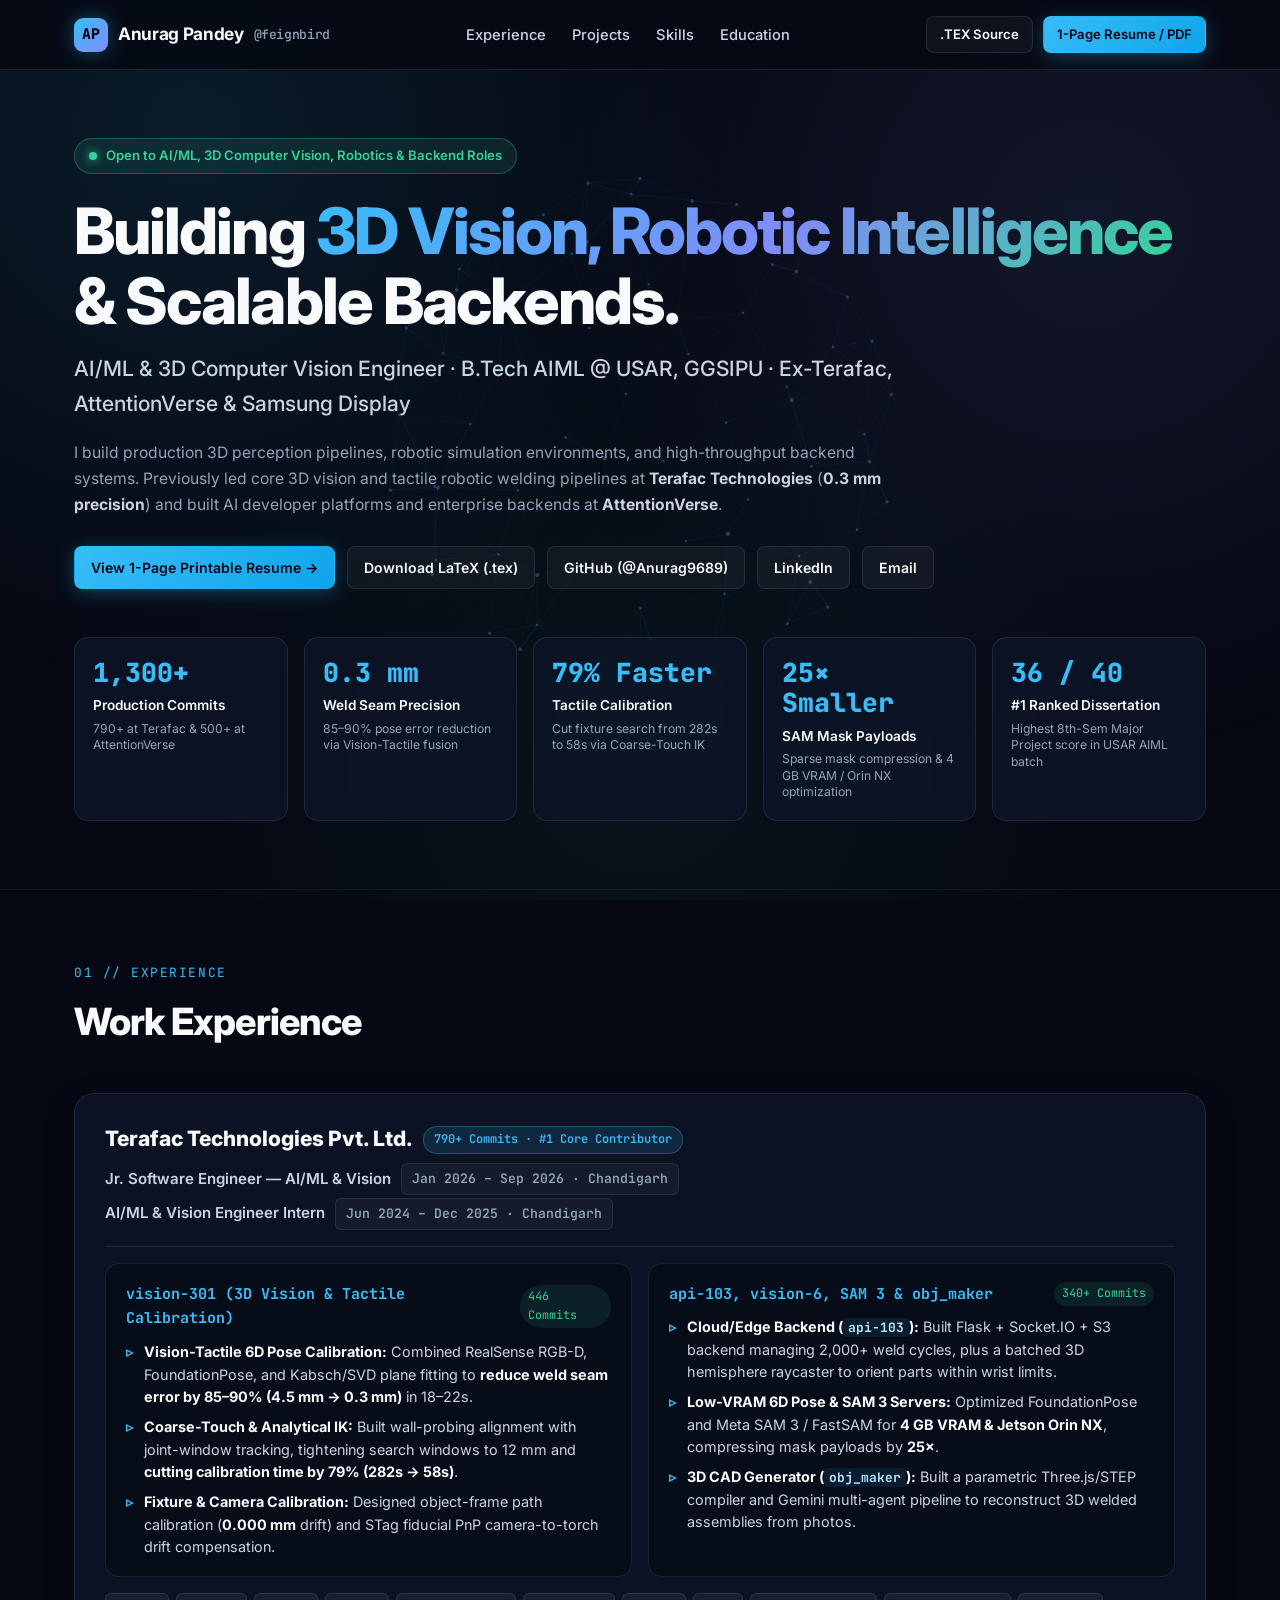
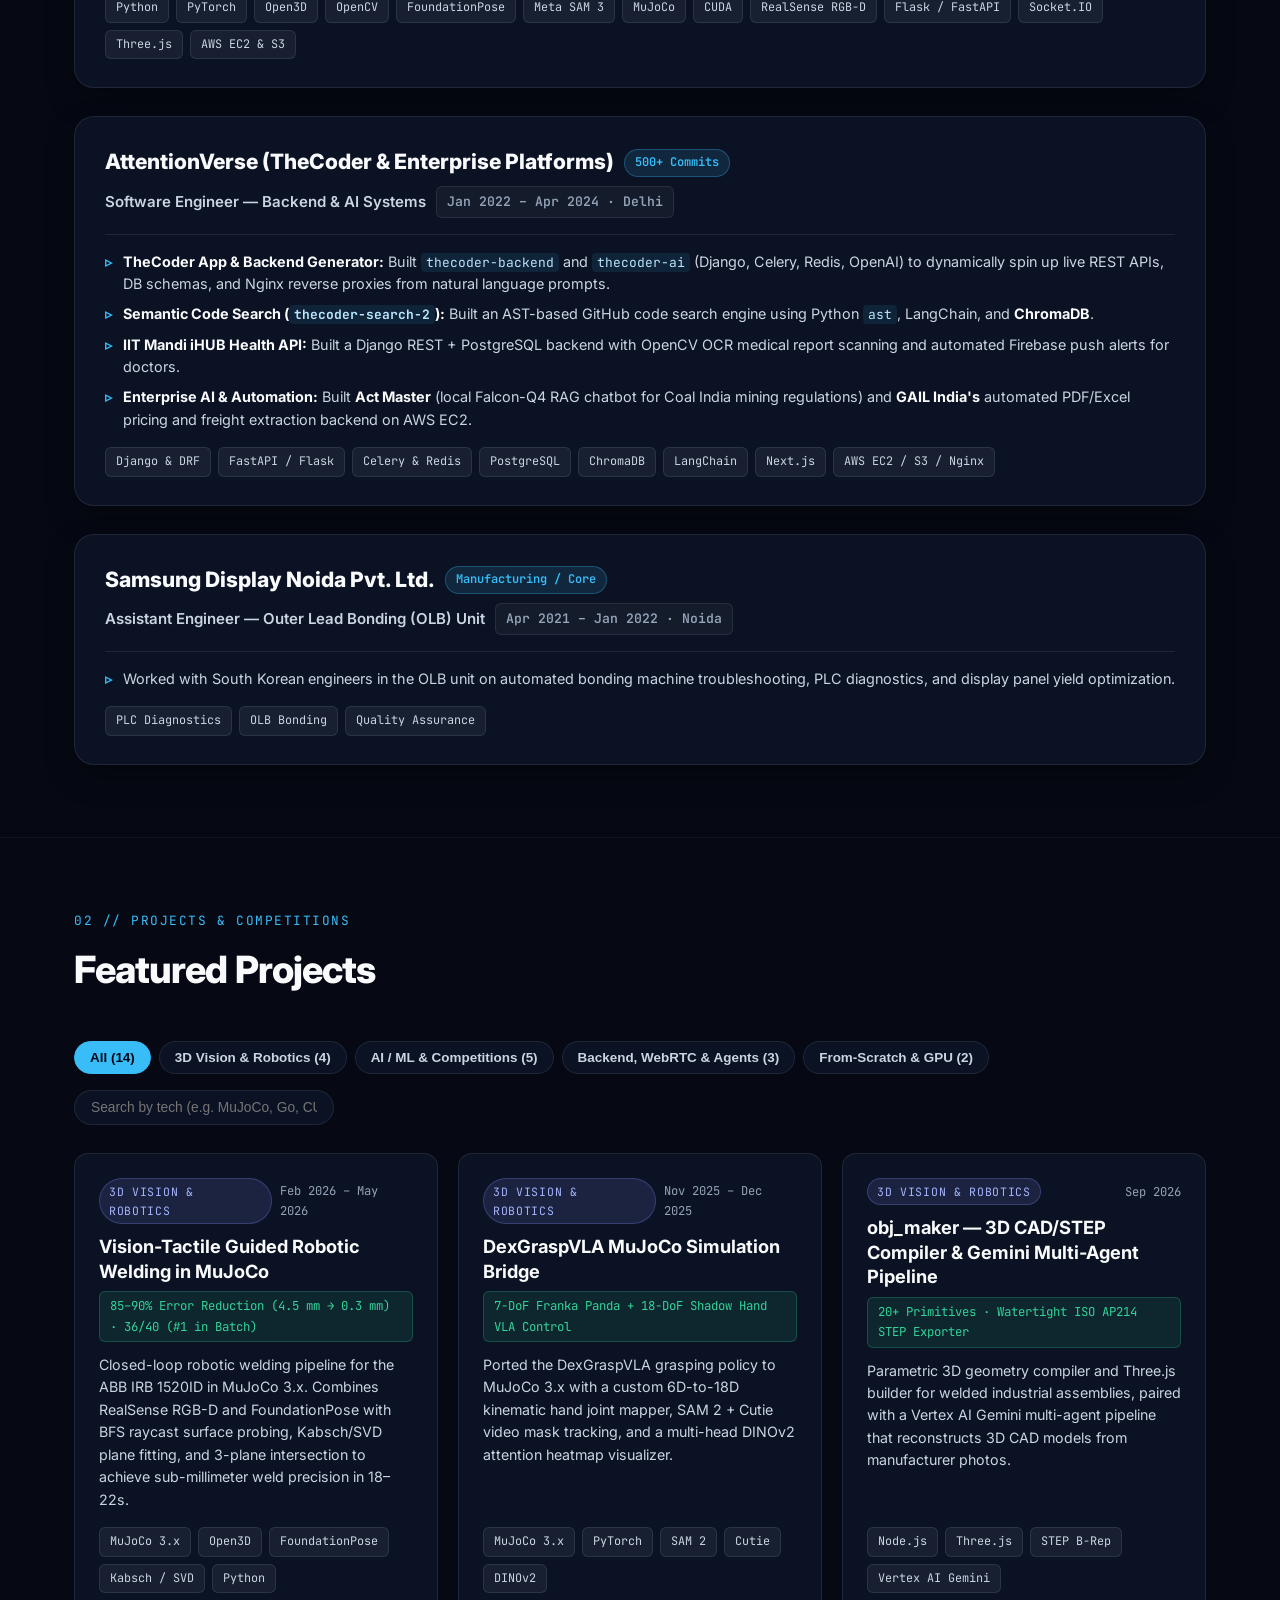
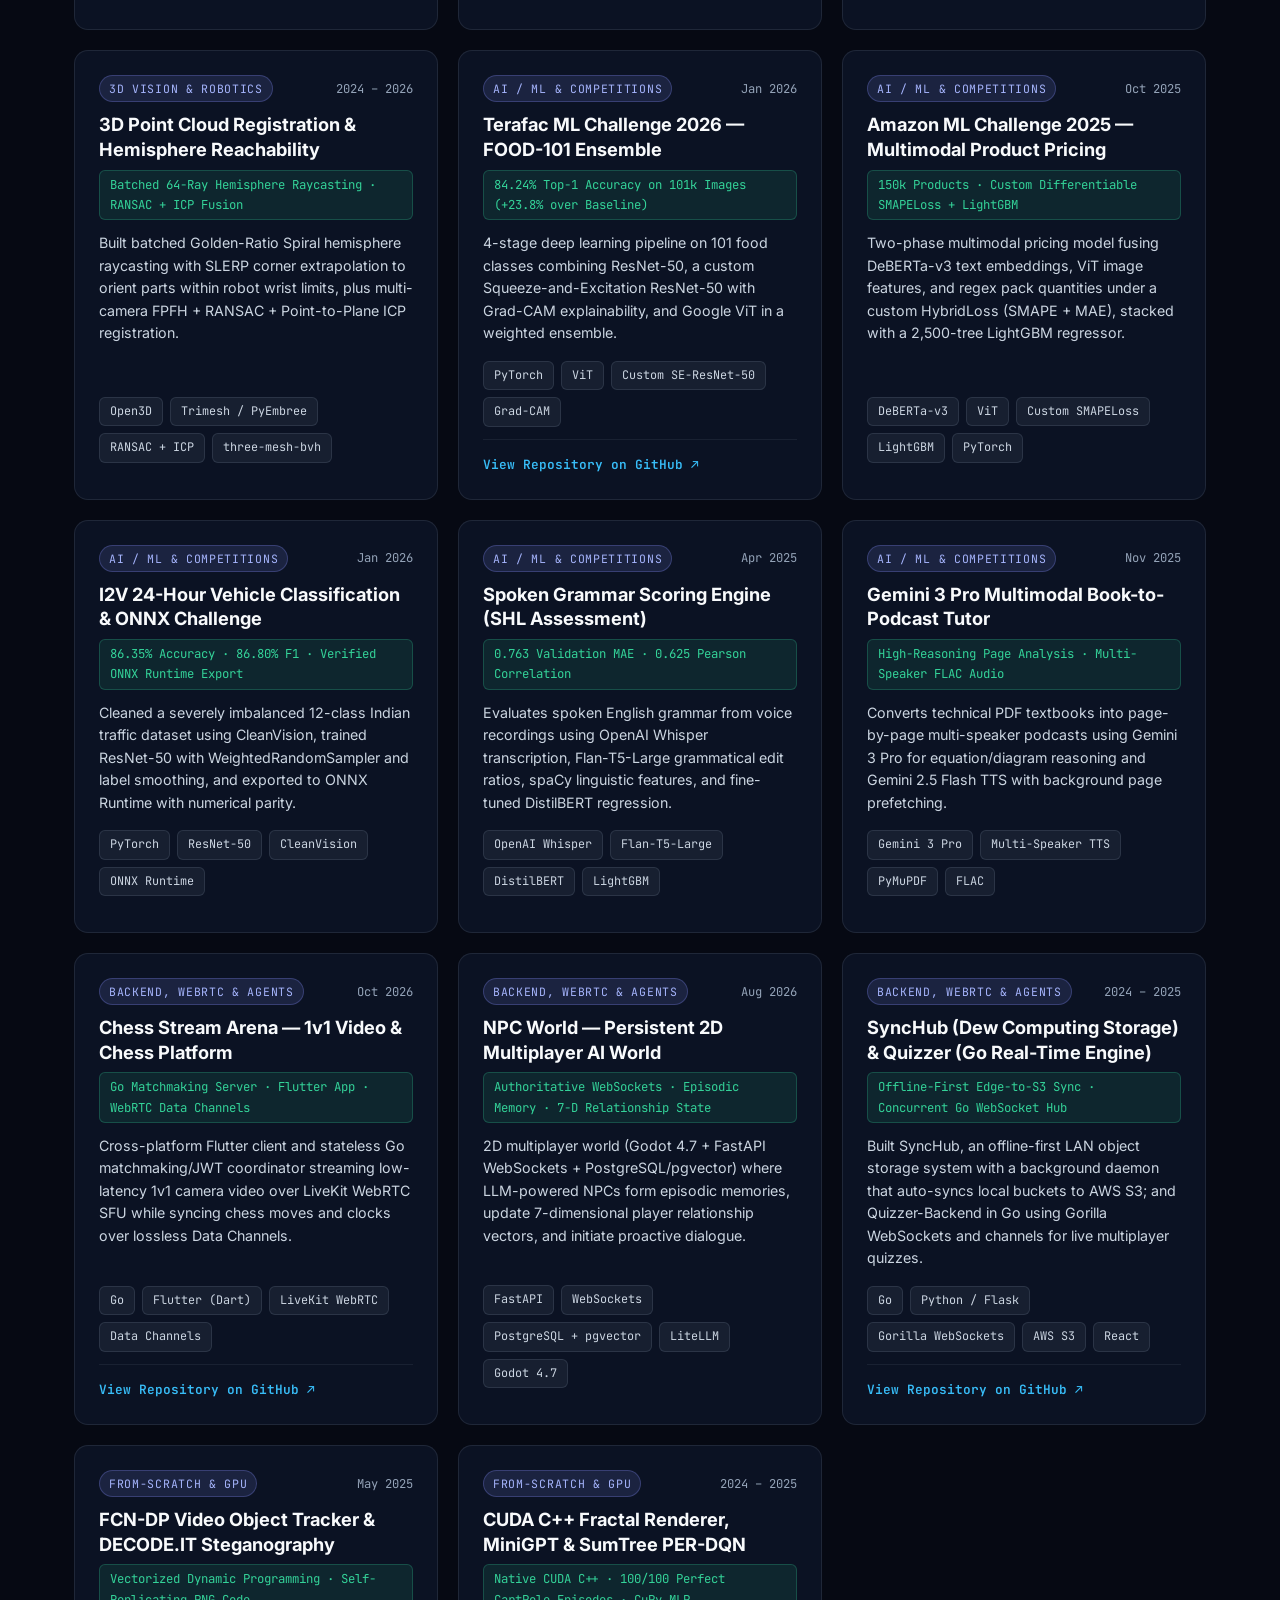
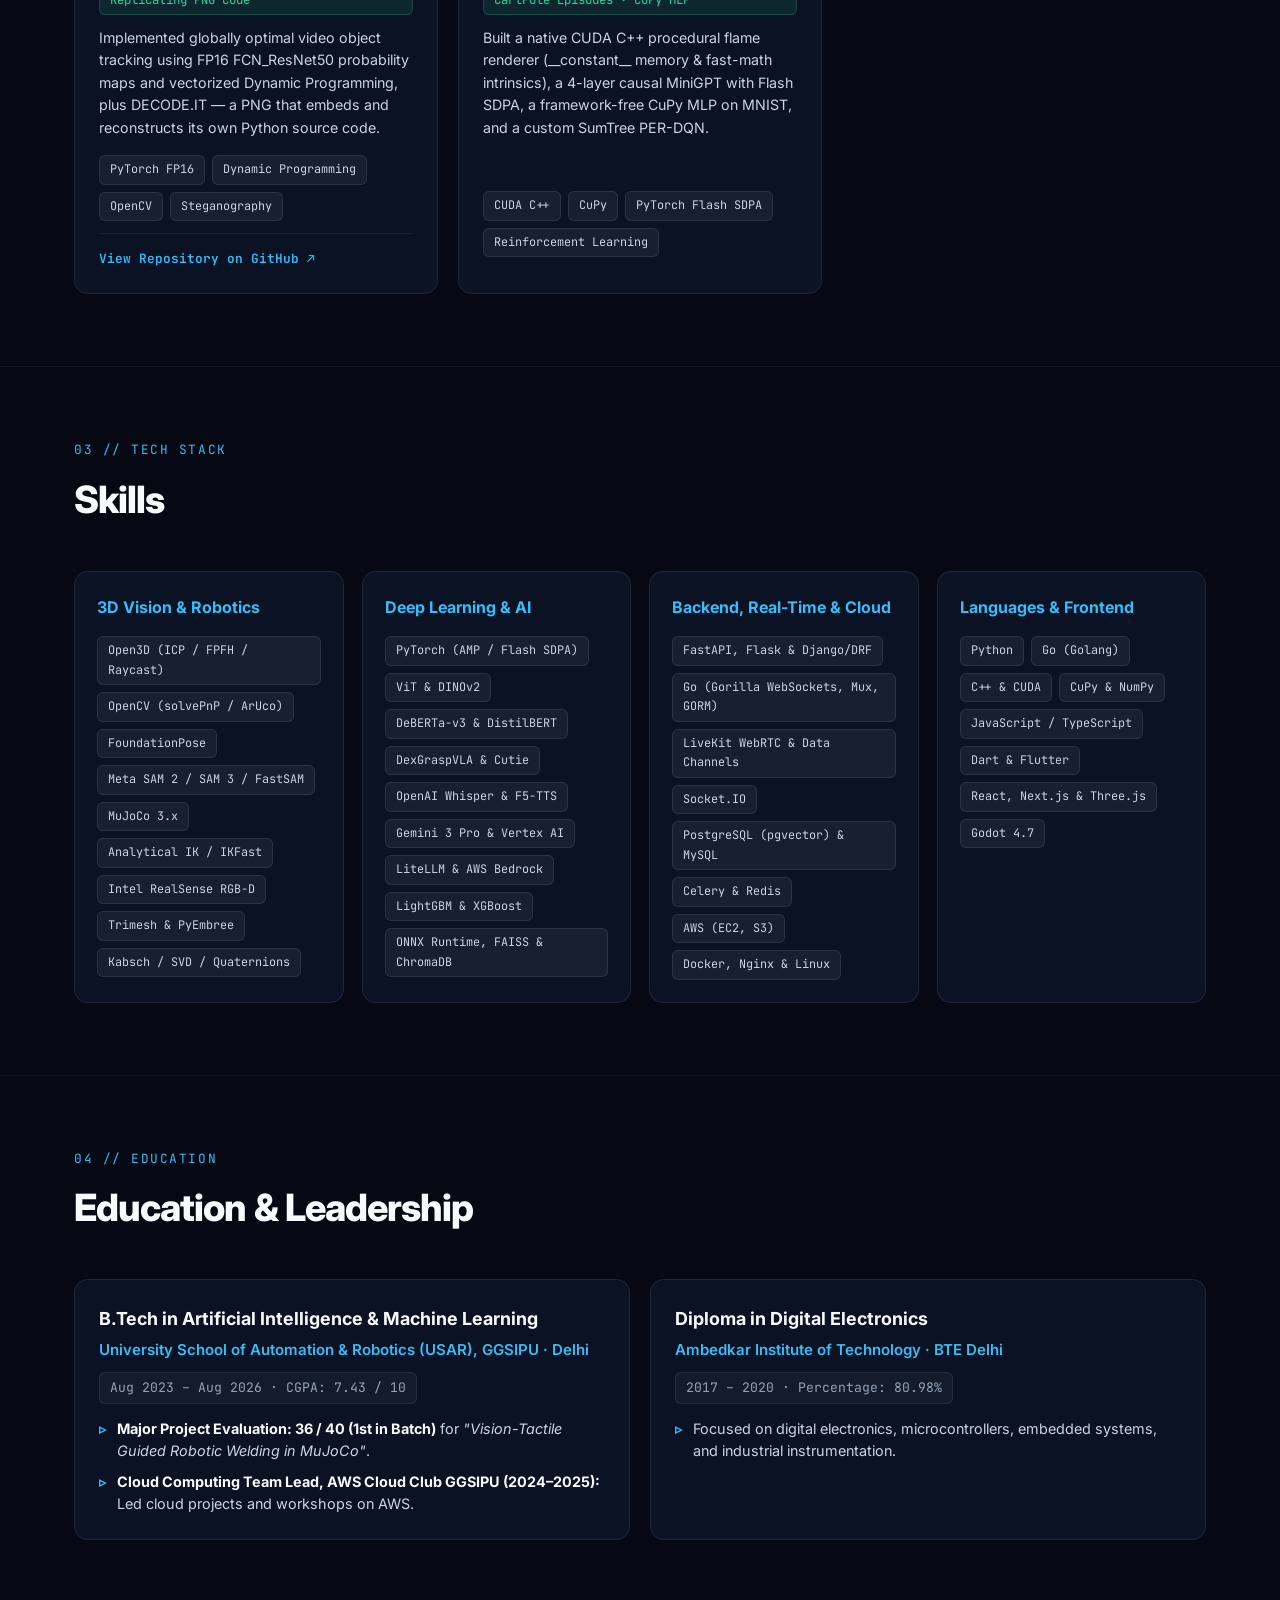
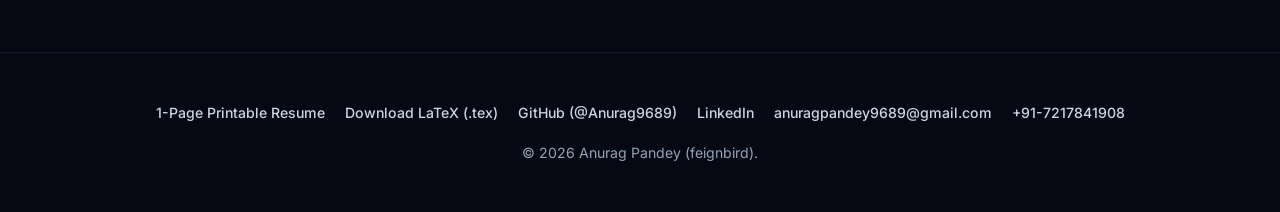
==== commit 7335aeb3: "Tighten resume and portfolio copy; remove welder driver/TCP calibrator and Fernet references" ====
--- a/index.html
+++ b/index.html
@@ -3,8 +3,8 @@
 <head>
   <meta charset="UTF-8" />
   <meta name="viewport" content="width=device-width, initial-scale=1.0" />
-  <title>Anurag Pandey | AI/ML, 3D Computer Vision &amp; Robotics Engineer</title>
-  <meta name="description" content="Portfolio of Anurag Pandey (feignbird / Anurag9689) — AI/ML & 3D Computer Vision Engineer, Robotics Perception Architect, and Full-Stack Backend Systems Developer." />
+  <title>Anurag Pandey | AI/ML, 3D Computer Vision &amp; Backend Engineer</title>
+  <meta name="description" content="Portfolio of Anurag Pandey (feignbird / Anurag9689) — AI/ML & 3D Computer Vision Engineer, Robotics Perception, and Backend Systems Developer." />
   <link rel="preconnect" href="https://fonts.googleapis.com" />
   <link rel="preconnect" href="https://fonts.gstatic.com" crossorigin />
   <link href="https://fonts.googleapis.com/css2?family=Inter:wght@400;500;600;700;800&family=JetBrains+Mono:wght@400;500;600;700&display=swap" rel="stylesheet" />
@@ -25,8 +25,8 @@
       </a>
       <ul class="nav-links">
         <li><a href="#experience">Experience</a></li>
-        <li><a href="#projects">Projects (18)</a></li>
-        <li><a href="#skills">Tech Stack</a></li>
+        <li><a href="#projects">Projects</a></li>
+        <li><a href="#skills">Skills</a></li>
         <li><a href="#education">Education</a></li>
       </ul>
       <div class="nav-cta">
@@ -41,55 +41,55 @@
     <div class="container">
       <div class="status-pill">
         <span class="status-dot"></span>
-        <span>Available for AI/ML, 3D Computer Vision, Robotics &amp; Backend Engineering Roles</span>
+        <span>Open to AI/ML, 3D Computer Vision, Robotics &amp; Backend Roles</span>
       </div>
 
       <h1 class="hero-title">
-        Building <span class="gradient-text">3D Perception, Robotic Intelligence</span> &amp; High-Throughput Backend Systems.
+        Building <span class="gradient-text">3D Vision, Robotic Intelligence</span> &amp; Scalable Backends.
       </h1>
 
       <p class="hero-subtitle">
-        AI/ML &amp; 3D Computer Vision Engineer · B.Tech AIML @ USAR, GGSIPU · Ex-Terafac Technologies, AttentionVerse &amp; Samsung Display
+        AI/ML &amp; 3D Computer Vision Engineer · B.Tech AIML @ USAR, GGSIPU · Ex-Terafac, AttentionVerse &amp; Samsung Display
       </p>
 
       <p class="hero-bio">
-        I bridge deep learning, 3D geometry, and real-world industrial hardware with production software engineering. From authoring <strong>790+ commits</strong> on autonomous 6-DoF vision-tactile robotic welding systems at <strong>Terafac Technologies</strong> (achieving <strong>0.3 mm sub-millimeter precision</strong>) to authoring <strong>500+ commits</strong> on dynamic AI code/backend generators and enterprise health/compliance platforms at <strong>AttentionVerse</strong>, I build end-to-end systems in <strong>Python, Go, C++17, CUDA, PyTorch, Open3D, MuJoCo, and Flutter/React</strong>.
+        I build production 3D perception pipelines, robotic simulation environments, and high-throughput backend systems. Previously led core 3D vision and tactile robotic welding pipelines at <strong>Terafac Technologies</strong> (<strong>0.3 mm precision</strong>) and built AI developer platforms and enterprise backends at <strong>AttentionVerse</strong>.
       </p>
 
       <div class="hero-actions">
         <a href="resume.html" class="btn btn-primary">View 1-Page Printable Resume →</a>
-        <a href="Anurag_Pandey_Resume.tex" download class="btn btn-outline">Download LaTeX CV (.tex)</a>
+        <a href="Anurag_Pandey_Resume.tex" download class="btn btn-outline">Download LaTeX (.tex)</a>
         <a href="https://github.com/Anurag9689" target="_blank" rel="noopener" class="btn btn-outline">GitHub (@Anurag9689)</a>
         <a href="https://www.linkedin.com/in/-anurag-pandey-" target="_blank" rel="noopener" class="btn btn-outline">LinkedIn</a>
-        <a href="mailto:anuragpandey9689@gmail.com" class="btn btn-outline">anuragpandey9689@gmail.com</a>
+        <a href="mailto:anuragpandey9689@gmail.com" class="btn btn-outline">Email</a>
       </div>
 
       <!-- KEY IMPACT METRICS -->
       <div class="metrics-grid">
         <div class="metric-card">
           <div class="metric-value">1,300+</div>
-          <div class="metric-label">Production Git Commits</div>
-          <div class="metric-sub">790+ at Terafac (#1 author in core repos) &amp; 500+ at AttentionVerse</div>
+          <div class="metric-label">Production Commits</div>
+          <div class="metric-sub">790+ at Terafac &amp; 500+ at AttentionVerse</div>
         </div>
         <div class="metric-card">
           <div class="metric-value">0.3 mm</div>
-          <div class="metric-label">Robotic Weld Precision</div>
-          <div class="metric-sub">85–90% pose error reduction (from 2.5–4.5 mm) via Vision-Tactile fusion</div>
+          <div class="metric-label">Weld Seam Precision</div>
+          <div class="metric-sub">85–90% pose error reduction via Vision-Tactile fusion</div>
         </div>
         <div class="metric-card">
           <div class="metric-value">79% Faster</div>
-          <div class="metric-label">Fixture Calibration Cycle</div>
-          <div class="metric-sub">Cut tactile search from 282s to 58s via Coarse-Touch Analytical IK</div>
+          <div class="metric-label">Tactile Calibration</div>
+          <div class="metric-sub">Cut fixture search from 282s to 58s via Coarse-Touch IK</div>
         </div>
         <div class="metric-card">
           <div class="metric-value">25× Smaller</div>
           <div class="metric-label">SAM Mask Payloads</div>
-          <div class="metric-sub">2500% compression + 4 GB VRAM / Jetson Orin NX 6D pose optimization</div>
+          <div class="metric-sub">Sparse mask compression &amp; 4 GB VRAM / Orin NX optimization</div>
         </div>
         <div class="metric-card">
           <div class="metric-value">36 / 40</div>
           <div class="metric-label">#1 Ranked Dissertation</div>
-          <div class="metric-sub">Highest 8th-Sem Major Project score in USAR GGSIPU AIML 2022–26 batch</div>
+          <div class="metric-sub">Highest 8th-Sem Major Project score in USAR AIML batch</div>
         </div>
       </div>
     </div>
@@ -99,11 +99,8 @@
   <section id="experience" class="section">
     <div class="container">
       <div class="section-header">
-        <div class="section-eyebrow">01 // Career &amp; Production Engineering</div>
+        <div class="section-eyebrow">01 // Experience</div>
         <h2 class="section-title">Work Experience</h2>
-        <p class="section-desc">
-          5+ years of combined engineering experience spanning industrial 3D computer vision &amp; robotics, generative AI developer platforms, enterprise backends, and semiconductor display manufacturing.
-        </p>
       </div>
 
       <div class="timeline">
@@ -114,91 +111,61 @@
             <div>
               <div class="exp-company">
                 <span>Terafac Technologies Pvt. Ltd.</span>
-                <span class="commit-badge">790+ Git Commits · 24+ Repos · #1 Core Contributor</span>
+                <span class="commit-badge">790+ Commits · #1 Core Contributor</span>
               </div>
               <div class="exp-roles">
                 <div class="exp-role-row">
-                  <span>Jr. Software Engineer — AI/ML &amp; Vision (Full-Time / PPO: ₹10 LPA CTC)</span>
-                  <span class="exp-date">Jan 2026 – Sep 2026 · Chandigarh, India</span>
+                  <span>Jr. Software Engineer — AI/ML &amp; Vision</span>
+                  <span class="exp-date">Jan 2026 – Sep 2026 · Chandigarh</span>
                 </div>
                 <div class="exp-role-row">
-                  <span>AI/ML &amp; Vision Engineer Intern (Summer Full-Time + 7th-Sem Part-Time + 2024 Summer Intern)</span>
-                  <span class="exp-date">Jun 2024 – Dec 2025 · Chandigarh / Hybrid</span>
+                  <span>AI/ML &amp; Vision Engineer Intern</span>
+                  <span class="exp-date">Jun 2024 – Dec 2025 · Chandigarh</span>
                 </div>
               </div>
             </div>
           </div>
-
-          <p style="color: var(--text-secondary); font-size: 0.93rem; margin-bottom: 14px;">
-            Architected and owned the end-to-end 3D computer vision, 6-DoF pose estimation, tactile wire touch-sensing, analytical inverse kinematics, and cloud/edge backend stack powering autonomous robotic welding cells deployed across <strong>Faridabad, Ludhiana (Eastman), Parwanoo (Electrowave), Havells, and CS Electric</strong>.
-          </p>
 
           <div class="subsystems-grid">
             <div class="subsystem-box">
               <div class="subsystem-head">
-                <span class="subsystem-name">vision-301 (Core Edge Vision &amp; Tactile Engine)</span>
-                <span class="subsystem-commits">446 Commits (#1 Author)</span>
+                <span class="subsystem-name">vision-301 (3D Vision &amp; Tactile Calibration)</span>
+                <span class="subsystem-commits">446 Commits</span>
               </div>
               <ul class="exp-bullets">
-                <li><strong>Coarse-to-Fine Vision-Tactile Calibration:</strong> Fused RealSense D415/D435 RGB-D + FoundationPose with BFS raycast surface probing (<code>&lt;3s</code> on 50k-face meshes), Kabsch/SVD plane fitting, lever-arm reliability scoring (≥50 mm), and 3-plane intersection — <strong>cutting pose error from 2.5–4.5 mm to 0.3–0.5 mm (85–90% reduction)</strong> in <strong>18–22s</strong>.</li>
-                <li><strong>Coarse Touch &amp; Analytical IK Follower (<code>coarse_touch.py</code>):</strong> Modeled 3D torch bend (33°), wire stickout (18 mm), and nozzle clearance (55 mm) with 10 mm/3° joint-window tracking and automatic <code>"via home"</code> wrist unwinding — <strong>reducing fixture search time by 79% (282s → 58s)</strong>.</li>
-                <li><strong>Object-Frame Calibration &amp; STag PnP Calibrator:</strong> Eliminated 90.8 mm static transform drift down to <strong>0.000 mm reconstruction error</strong>; built HD15 STag fiducial <code>solvePnPRefineLM</code> sub-pixel camera-to-torch drift auto-compensation and a 6,000-line DAG CLI (<code>vision301_cli</code>).</li>
+                <li><strong>Vision-Tactile 6D Pose Calibration:</strong> Combined RealSense RGB-D, FoundationPose, and Kabsch/SVD plane fitting to <strong>reduce weld seam error by 85–90% (4.5 mm → 0.3 mm)</strong> in 18–22s.</li>
+                <li><strong>Coarse-Touch &amp; Analytical IK:</strong> Built wall-probing alignment with joint-window tracking, tightening search windows to 12 mm and <strong>cutting calibration time by 79% (282s → 58s)</strong>.</li>
+                <li><strong>Fixture &amp; Camera Calibration:</strong> Designed object-frame path calibration (<strong>0.000 mm</strong> drift) and STag fiducial PnP camera-to-torch drift compensation.</li>
               </ul>
             </div>
 
             <div class="subsystem-box">
               <div class="subsystem-head">
-                <span class="subsystem-name">api-103 &amp; pnc-api (Stateful Backend &amp; 3D Geometry)</span>
-                <span class="subsystem-commits">109 Commits (#1 Author)</span>
+                <span class="subsystem-name">api-103, vision-6, SAM 3 &amp; obj_maker</span>
+                <span class="subsystem-commits">340+ Commits</span>
               </div>
               <ul class="exp-bullets">
-                <li><strong>Stateful Cloud/Edge Hub:</strong> Architected Flask + Socket.IO + SQLAlchemy + S3 backend orchestrating 178+ industrial projects, 2,045+ weld cycles, and 10,700+ machine telemetry events.</li>
-                <li><strong>J6 Hemisphere Raycast Reachability (<code>reach_check_j6.py</code>):</strong> Sampled 64-ray Golden-Ratio Spiral hemispheres every 40 mm with batched <code>pyembree</code> raycasting and SLERP corner extrapolation to sweep Z-rotations (0°–360°) and maximize Joint-6 (±180°) wrist margins.</li>
-                <li><strong>3D Mesh Symmetry &amp; Envelope Search:</strong> Built <code>cKDTree</code> mirror-plane symmetry detection (<code>check_symmetry</code>) and Ray-AABB spherical reach auto-orientation.</li>
+                <li><strong>Cloud/Edge Backend (<code>api-103</code>):</strong> Built Flask + Socket.IO + S3 backend managing 2,000+ weld cycles, plus a batched 3D hemisphere raycaster to orient parts within wrist limits.</li>
+                <li><strong>Low-VRAM 6D Pose &amp; SAM 3 Servers:</strong> Optimized FoundationPose and Meta SAM 3 / FastSAM for <strong>4 GB VRAM &amp; Jetson Orin NX</strong>, compressing mask payloads by <strong>25×</strong>.</li>
+                <li><strong>3D CAD Generator (<code>obj_maker</code>):</strong> Built a parametric Three.js/STEP compiler and Gemini multi-agent pipeline to reconstruct 3D welded assemblies from photos.</li>
               </ul>
             </div>
-
-            <div class="subsystem-box">
-              <div class="subsystem-head">
-                <span class="subsystem-name">terafac-vision-6 &amp; sam-101..106 (6D Pose &amp; SAM 3)</span>
-                <span class="subsystem-commits">121 Commits (#1 Author)</span>
-              </div>
-              <ul class="exp-bullets">
-                <li><strong>Low-VRAM &amp; Jetson Orin NX FoundationPose (<code>vision-106</code>):</strong> Eliminated <code>nvdiffrast</code> CUDA OOM leaks via singleton predictor pre-initialization and expandable CUDA segments, running 6D pose estimation on <strong>4 GB VRAM (RTX 3050)</strong> and <strong>Jetson Orin NX</strong>; ported C++17/CUDA kernels to PyTorch 2.6 / CUDA 12.6.</li>
-                <li><strong>Segmentation Microservices (<code>sam-101..106</code>):</strong> Deployed Meta <strong>SAM 3 / SAM 3.1 Multiplex Video</strong>, LangSAM, FastSAM, EfficientSAM, and HED servers with <strong>25× (2500%) sparse mask compression</strong> and scale-invariant <strong>Hu-moment shape matching</strong>.</li>
-              </ul>
-            </div>
-
-            <div class="subsystem-box">
-              <div class="subsystem-head">
-                <span class="subsystem-name">obj_maker, anr-301/302, sim-301 &amp; pnc-301</span>
-                <span class="subsystem-commits">114+ Commits</span>
-              </div>
-              <ul class="exp-bullets">
-                <li><strong>Autonomous 3D CAD/STEP Generator (<code>obj_maker</code>):</strong> Built a 20-primitive Node.js + Three.js compiler exporting watertight <strong>ISO-10303-21 AP214 STEP</strong> solids and a <strong>Vertex AI Gemini 3.5 Flash</strong> multi-agent pipeline reconstructing 3D welded assemblies from manufacturer photos.</li>
-                <li><strong>C++17 Welder Driver, IKFast &amp; MuJoCo:</strong> Built a native C++17 <code>pybind11</code> EtherNet/IP driver (<code>WeldingDriver.cpp</code>), a non-linear least-squares TCP tool fitter achieving <strong>0.006° joint accuracy</strong> (<code>anr-302</code>), physical touch-sense simulation in MuJoCo 3.x (<code>sim-301</code>), and BVH-accelerated seam ranking (<code>pnc-301</code>).</li>
-              </ul>
-            </div>
-          </div>
-
-          <div class="tag-row">
-            <span class="tag">Python 3.11</span>
+          </div>
+
+          <div class="tag-row">
+            <span class="tag">Python</span>
             <span class="tag">PyTorch</span>
             <span class="tag">Open3D</span>
             <span class="tag">OpenCV</span>
             <span class="tag">FoundationPose</span>
             <span class="tag">Meta SAM 3</span>
-            <span class="tag">MuJoCo 3.x</span>
-            <span class="tag">CUDA C++17</span>
-            <span class="tag">pybind11</span>
-            <span class="tag">IKFast</span>
-            <span class="tag">Intel RealSense</span>
-            <span class="tag">STag PnP</span>
+            <span class="tag">MuJoCo</span>
+            <span class="tag">CUDA</span>
+            <span class="tag">RealSense RGB-D</span>
             <span class="tag">Flask / FastAPI</span>
             <span class="tag">Socket.IO</span>
-            <span class="tag">Three.js (BVH)</span>
+            <span class="tag">Three.js</span>
             <span class="tag">AWS EC2 &amp; S3</span>
-            <span class="tag">ABB RAPID / FANUC</span>
           </div>
         </article>
 
@@ -207,24 +174,23 @@
           <div class="exp-top">
             <div>
               <div class="exp-company">
-                <span>AttentionVerse (TheCoder · Repetition · IIT Mandi · Coal India)</span>
-                <span class="commit-badge">500+ Git Commits · 15+ Repos</span>
+                <span>AttentionVerse (TheCoder &amp; Enterprise Platforms)</span>
+                <span class="commit-badge">500+ Commits</span>
               </div>
               <div class="exp-roles">
                 <div class="exp-role-row">
                   <span>Software Engineer — Backend &amp; AI Systems</span>
-                  <span class="exp-date">Jan 2022 – Apr 2024 · Delhi, India (Hybrid)</span>
+                  <span class="exp-date">Jan 2022 – Apr 2024 · Delhi</span>
                 </div>
               </div>
             </div>
           </div>
 
           <ul class="exp-bullets">
-            <li><strong>TheCoder Meta-Backend &amp; AI App Generator (<code>thecoder-backend</code> [120 commits], <code>thecoder-feign</code> [60 commits], <code>thecoder-ai</code> [43 commits], <code>thecoder-account</code> [40 commits]):</strong> Engineered a Django + Celery + Redis meta-backend that accepts a user's <code>design_text</code> or <code>db_json</code> schema and dynamically generates a standalone Django REST project, admin panel, and live Nginx reverse-proxy configuration on the fly; paired with a GPT-3.5 text-to-UI engine accelerated by a custom C shared library (<code>json_extractor.c</code> / <code>.so</code>).</li>
-            <li><strong>NoSQL JSON Engine &amp; Google Sheets DB (<code>thecoder-json</code> [31 commits], <code>thecoder-spreadsheet-backend</code> [16 commits]):</strong> Built a relational-over-JSON database engine and a Google Apps Script cloud engine turning any Google Sheet into a full CRUD REST API backend.</li>
-            <li><strong>Semantic GitHub Code Search (<code>thecoder-search-2</code> [31 commits]):</strong> Built an AST-driven code search service using Python <code>ast</code>, JS <code>esprima</code>, LangChain, Celery, and <strong>ChromaDB</strong> to parse repositories into function blocks, extract call-graph dependencies, and serve natural-language code retrieval.</li>
-            <li><strong>IIT Mandi iHUB Health Survey &amp; Doctor Alert Backend (<code>iitmandi-health-api</code> [51 commits]):</strong> Built the production Django REST + PostgreSQL + AWS S3 backend for IIT Mandi's healthcare platform featuring OpenCV/OCR medical report scanning and automated Expo/Firebase push notifications alerting assigned doctors when abnormal patient vitals are detected.</li>
-            <li><strong>Coal India Mining Regulations RAG Chatbot (<code>Act Master</code>) &amp; Repetition Ecosystem (<code>repetition-backend</code> [67 commits], <code>cerebro-coach</code>):</strong> Built a local PrivateGPT/Falcon-Q4 + ChromaDB legal compliance chatbot for mining regulations and a spaced-repetition learning platform with Socratic multi-agent Discord bots.</li>
+            <li><strong>TheCoder App &amp; Backend Generator:</strong> Built <code>thecoder-backend</code> and <code>thecoder-ai</code> (Django, Celery, Redis, OpenAI) to dynamically spin up live REST APIs, DB schemas, and Nginx reverse proxies from natural language prompts.</li>
+            <li><strong>Semantic Code Search (<code>thecoder-search-2</code>):</strong> Built an AST-based GitHub code search engine using Python <code>ast</code>, LangChain, and <strong>ChromaDB</strong>.</li>
+            <li><strong>IIT Mandi iHUB Health API:</strong> Built a Django REST + PostgreSQL backend with OpenCV OCR medical report scanning and automated Firebase push alerts for doctors.</li>
+            <li><strong>Enterprise AI &amp; Automation:</strong> Built <strong>Act Master</strong> (local Falcon-Q4 RAG chatbot for Coal India mining regulations) and <strong>GAIL India's</strong> automated PDF/Excel pricing and freight extraction backend on AWS EC2.</li>
           </ul>
 
           <div class="tag-row">
@@ -234,45 +200,8 @@
             <span class="tag">PostgreSQL</span>
             <span class="tag">ChromaDB</span>
             <span class="tag">LangChain</span>
-            <span class="tag">OpenAI / Falcon-Q4</span>
-            <span class="tag">Python AST / Esprima</span>
-            <span class="tag">C Shared Library</span>
-            <span class="tag">Next.js 13</span>
-            <span class="tag">Google Apps Script</span>
+            <span class="tag">Next.js</span>
             <span class="tag">AWS EC2 / S3 / Nginx</span>
-          </div>
-        </article>
-
-        <!-- CLIENT & LEADERSHIP -->
-        <article class="exp-card">
-          <div class="exp-top">
-            <div>
-              <div class="exp-company">
-                <span>Enterprise Client Engineering &amp; Campus Leadership</span>
-                <span class="commit-badge">GAIL India · AWS Cloud Club · One7 Sports</span>
-              </div>
-              <div class="exp-roles">
-                <div class="exp-role-row">
-                  <span>Independent Backend/Full-Stack Engineer &amp; Cloud Computing Team Lead (AWS Cloud Club GGSIPU)</span>
-                  <span class="exp-date">May 2024 – Jan 2025 · Delhi, India</span>
-                </div>
-              </div>
-            </div>
-          </div>
-
-          <ul class="exp-bullets">
-            <li><strong>GAIL (India) Limited — Petrochemical Pricing &amp; Freight Extraction Backend (<code>gail-backend.feignbird.live</code>):</strong> Engineered and deployed (AWS EC2, Nginx, uWSGI, Let's Encrypt SSL) a Django 5 + DRF ingestion pipeline that extracts complex tables from monthly <em>Stock Point</em> and <em>Ex-Works</em> PDFs (<code>tabula-py</code>, <code>camelot-py</code>, OpenCV), cleans mangled headers using fuzzy Levenshtein matching (<code>RapidFuzz ≥ 0.95</code>), and automatically cross-joins <em>Freight List</em> Excel rates across SAP product grades.</li>
-            <li><strong>AWS Cloud Club GGSIPU — Cloud Computing Team Lead:</strong> Led cloud architecture initiatives, mentored student teams on AWS EC2/S3/IAM deployments, and organized hands-on cloud computing workshops.</li>
-            <li><strong>One7 Sports (<code>BigBoysLeague</code>) &amp; Aam Pannaa Creations:</strong> Built the official React 18 + Vite + Tailwind CSS web platform for the One7 BigBoys corporate T20 cricket league (10 franchises, 200+ players, S3 media hosted via my own <code>SyncHub</code> edge-to-cloud platform) and core UI/blog modules for Aam Pannaa Creations.</li>
-          </ul>
-
-          <div class="tag-row">
-            <span class="tag">Django 5 / DRF</span>
-            <span class="tag">Tabula / Camelot / OpenCV</span>
-            <span class="tag">RapidFuzz Levenshtein</span>
-            <span class="tag">AWS EC2 &amp; S3</span>
-            <span class="tag">Nginx &amp; uWSGI</span>
-            <span class="tag">React 18 &amp; Tailwind CSS</span>
           </div>
         </article>
 
@@ -282,26 +211,25 @@
             <div>
               <div class="exp-company">
                 <span>Samsung Display Noida Pvt. Ltd.</span>
-                <span class="commit-badge">10 Months · Industrial Core</span>
+                <span class="commit-badge">Manufacturing / Core</span>
               </div>
               <div class="exp-roles">
                 <div class="exp-role-row">
-                  <span>Assistant Engineer — Manufacturing / Outer Lead Bonding (OLB) Unit</span>
-                  <span class="exp-date">Apr 2021 – Jan 2022 · Noida, Uttar Pradesh</span>
+                  <span>Assistant Engineer — Outer Lead Bonding (OLB) Unit</span>
+                  <span class="exp-date">Apr 2021 – Jan 2022 · Noida</span>
                 </div>
               </div>
             </div>
           </div>
 
           <ul class="exp-bullets">
-            <li>Collaborated directly with South Korean machine engineers in the Outer Lead Bonding (OLB) unit on high-precision display panel bonding machinery, PLC troubleshooting, preventive maintenance, and strict quality assurance to maximize production yield.</li>
+            <li>Worked with South Korean engineers in the OLB unit on automated bonding machine troubleshooting, PLC diagnostics, and display panel yield optimization.</li>
           </ul>
 
           <div class="tag-row">
-            <span class="tag">PLC Programming</span>
-            <span class="tag">OLB Bonding Systems</span>
-            <span class="tag">Industrial QA</span>
-            <span class="tag">Hardware Diagnostics</span>
+            <span class="tag">PLC Diagnostics</span>
+            <span class="tag">OLB Bonding</span>
+            <span class="tag">Quality Assurance</span>
           </div>
         </article>
 
@@ -313,20 +241,17 @@
   <section id="projects" class="section">
     <div class="container">
       <div class="section-header">
-        <div class="section-eyebrow">02 // Research, Competitions &amp; Systems</div>
-        <h2 class="section-title">Featured Projects &amp; Benchmarks</h2>
-        <p class="section-desc">
-          Filter across 18 documented repositories spanning 3D vision &amp; robotics simulations, deep learning competitions, real-time Go/WebRTC/Agentic backends, and from-scratch CUDA/GPU implementations.
-        </p>
+        <div class="section-eyebrow">02 // Projects &amp; Competitions</div>
+        <h2 class="section-title">Featured Projects</h2>
       </div>
 
       <div class="project-controls">
         <div class="filter-tabs" id="filter-tabs">
-          <button class="filter-btn active" data-filter="all">All Projects (18)</button>
-          <button class="filter-btn" data-filter="robotics">3D Vision &amp; Robotics (6)</button>
+          <button class="filter-btn active" data-filter="all">All (14)</button>
+          <button class="filter-btn" data-filter="robotics">3D Vision &amp; Robotics (4)</button>
           <button class="filter-btn" data-filter="aiml">AI / ML &amp; Competitions (5)</button>
-          <button class="filter-btn" data-filter="systems">Backend, WebRTC &amp; Agents (4)</button>
-          <button class="filter-btn" data-filter="scratch">From-Scratch &amp; GPU (3)</button>
+          <button class="filter-btn" data-filter="systems">Backend, WebRTC &amp; Agents (3)</button>
+          <button class="filter-btn" data-filter="scratch">From-Scratch &amp; GPU (2)</button>
         </div>
         <div class="search-box">
           <input type="text" id="project-search" class="search-input" placeholder="Search by tech (e.g. MuJoCo, Go, CUDA, ViT)..." />
@@ -341,74 +266,66 @@
   <section id="skills" class="section">
     <div class="container">
       <div class="section-header">
-        <div class="section-eyebrow">03 // Technical Arsenal</div>
-        <h2 class="section-title">Skills &amp; Architecture Stack</h2>
+        <div class="section-eyebrow">03 // Tech Stack</div>
+        <h2 class="section-title">Skills</h2>
       </div>
 
       <div class="skills-grid">
         <div class="skill-group">
           <h3>3D Vision &amp; Robotics</h3>
           <div class="tag-row">
-            <span class="tag">Open3D (ICP / FPFH / Raycasting)</span>
-            <span class="tag">OpenCV (solvePnP / ArUco / PPF)</span>
-            <span class="tag">FoundationPose &amp; BundleSDF</span>
+            <span class="tag">Open3D (ICP / FPFH / Raycast)</span>
+            <span class="tag">OpenCV (solvePnP / ArUco)</span>
+            <span class="tag">FoundationPose</span>
             <span class="tag">Meta SAM 2 / SAM 3 / FastSAM</span>
-            <span class="tag">MuJoCo 3.x Physics</span>
-            <span class="tag">IKFast &amp; Analytical IK</span>
+            <span class="tag">MuJoCo 3.x</span>
+            <span class="tag">Analytical IK / IKFast</span>
             <span class="tag">Intel RealSense RGB-D</span>
-            <span class="tag">STag Fiducial Calibration</span>
-            <span class="tag">Trimesh &amp; PyEmbree BVH</span>
+            <span class="tag">Trimesh &amp; PyEmbree</span>
             <span class="tag">Kabsch / SVD / Quaternions</span>
-            <span class="tag">ABB RAPID &amp; FANUC Karel</span>
-            <span class="tag">EtherNet/IP (EIPScanner)</span>
           </div>
         </div>
 
         <div class="skill-group">
-          <h3>Deep Learning &amp; Multimodal AI</h3>
+          <h3>Deep Learning &amp; AI</h3>
           <div class="tag-row">
             <span class="tag">PyTorch (AMP / Flash SDPA)</span>
-            <span class="tag">Vision Transformers (ViT / DINOv2)</span>
+            <span class="tag">ViT &amp; DINOv2</span>
             <span class="tag">DeBERTa-v3 &amp; DistilBERT</span>
-            <span class="tag">DexGraspVLA &amp; Diffusion Policy</span>
-            <span class="tag">Cutie Video Mask Tracking</span>
+            <span class="tag">DexGraspVLA &amp; Cutie</span>
             <span class="tag">OpenAI Whisper &amp; F5-TTS</span>
             <span class="tag">Gemini 3 Pro &amp; Vertex AI</span>
             <span class="tag">LiteLLM &amp; AWS Bedrock</span>
             <span class="tag">LightGBM &amp; XGBoost</span>
-            <span class="tag">ONNX Runtime</span>
-            <span class="tag">FAISS &amp; ChromaDB</span>
-            <span class="tag">PromptDA &amp; Grounded-SAM-2</span>
+            <span class="tag">ONNX Runtime, FAISS &amp; ChromaDB</span>
           </div>
         </div>
 
         <div class="skill-group">
           <h3>Backend, Real-Time &amp; Cloud</h3>
           <div class="tag-row">
-            <span class="tag">Python (FastAPI, Flask, Django/DRF)</span>
+            <span class="tag">FastAPI, Flask &amp; Django/DRF</span>
             <span class="tag">Go (Gorilla WebSockets, Mux, GORM)</span>
-            <span class="tag">LiveKit WebRTC SFU &amp; Data Channels</span>
-            <span class="tag">Socket.IO &amp; Django Channels</span>
+            <span class="tag">LiveKit WebRTC &amp; Data Channels</span>
+            <span class="tag">Socket.IO</span>
             <span class="tag">PostgreSQL (pgvector) &amp; MySQL</span>
-            <span class="tag">SQLAlchemy Async &amp; Alembic</span>
-            <span class="tag">Celery, Redis &amp; APScheduler</span>
-            <span class="tag">AWS (EC2 GPU, S3, IAM)</span>
-            <span class="tag">Docker, Nginx, uWSGI, Gunicorn</span>
+            <span class="tag">Celery &amp; Redis</span>
+            <span class="tag">AWS (EC2, S3)</span>
+            <span class="tag">Docker, Nginx &amp; Linux</span>
           </div>
         </div>
 
         <div class="skill-group">
-          <h3>Languages, GPU &amp; Frontend</h3>
-          <div class="tag-row">
-            <span class="tag">Python 3.10–3.13</span>
+          <h3>Languages &amp; Frontend</h3>
+          <div class="tag-row">
+            <span class="tag">Python</span>
             <span class="tag">Go (Golang)</span>
-            <span class="tag">C++17 &amp; pybind11</span>
-            <span class="tag">CUDA C++ (nvcc / Fast-Math)</span>
-            <span class="tag">CuPy &amp; NumPy Vectorization</span>
-            <span class="tag">JavaScript / TypeScript (Node.js)</span>
-            <span class="tag">Dart &amp; Flutter 3.x</span>
-            <span class="tag">React 18, Next.js &amp; Three.js</span>
-            <span class="tag">Godot 4.7 GDScript</span>
+            <span class="tag">C++ &amp; CUDA</span>
+            <span class="tag">CuPy &amp; NumPy</span>
+            <span class="tag">JavaScript / TypeScript</span>
+            <span class="tag">Dart &amp; Flutter</span>
+            <span class="tag">React, Next.js &amp; Three.js</span>
+            <span class="tag">Godot 4.7</span>
           </div>
         </div>
       </div>
@@ -419,28 +336,27 @@
   <section id="education" class="section">
     <div class="container">
       <div class="section-header">
-        <div class="section-eyebrow">04 // Academic Foundation</div>
-        <h2 class="section-title">Education &amp; Dissertations</h2>
+        <div class="section-eyebrow">04 // Education</div>
+        <h2 class="section-title">Education &amp; Leadership</h2>
       </div>
 
       <div class="edu-grid">
         <div class="edu-card">
-          <div class="edu-degree">B.Tech in Artificial Intelligence &amp; Machine Learning (Lateral Entry)</div>
+          <div class="edu-degree">B.Tech in Artificial Intelligence &amp; Machine Learning</div>
           <div class="edu-school">University School of Automation &amp; Robotics (USAR), GGSIPU · Delhi</div>
-          <div class="exp-date" style="display:inline-block; margin-bottom:14px;">Aug 2023 – Aug 2026 · CGPA: 7.43 / 10 (5th Sem SGPA: 7.92)</div>
+          <div class="exp-date" style="display:inline-block; margin-bottom:14px;">Aug 2023 – Aug 2026 · CGPA: 7.43 / 10</div>
           <ul class="exp-bullets">
-            <li><strong>8th-Sem Major Project Evaluation: Scored 36 / 40 (Highest in Batch)</strong> for <em>"Vision-Tactile Guided Robotic Welding in MuJoCo"</em> under Dr. Rohit Singh &amp; Mr. Amrit Singh.</li>
-            <li><strong>7th-Sem Minor Project:</strong> <em>"Simulation of Vision-Integrated Robotic Manipulator for Dexterous Object Handling"</em> (DexGraspVLA in MuJoCo with Franka Panda + 18-DoF Shadow Hand).</li>
-            <li><strong>Outstanding ('O', ≥90/100) Lab Grades:</strong> Machine Learning Lab (98), DBMS Lab (98), Intro to AI Lab (96), Data Structures Lab (93), Soft Computing Lab (93), Summer Training Report (91), Java Lab (91), Computer Networks Lab (90), Engineering Economics (99).</li>
+            <li><strong>Major Project Evaluation: 36 / 40 (1st in Batch)</strong> for <em>"Vision-Tactile Guided Robotic Welding in MuJoCo"</em>.</li>
+            <li><strong>Cloud Computing Team Lead, AWS Cloud Club GGSIPU (2024–2025):</strong> Led cloud projects and workshops on AWS.</li>
           </ul>
         </div>
 
         <div class="edu-card">
-          <div class="edu-degree">Diploma in Digital Electronics (Electrical &amp; Electronics Engineering)</div>
-          <div class="edu-school">Ambedkar Institute of Technology, Shakarpur · BTE Delhi</div>
+          <div class="edu-degree">Diploma in Digital Electronics</div>
+          <div class="edu-school">Ambedkar Institute of Technology · BTE Delhi</div>
           <div class="exp-date" style="display:inline-block; margin-bottom:14px;">2017 – 2020 · Percentage: 80.98%</div>
           <ul class="exp-bullets">
-            <li>Built a strong foundation in digital electronics, microcontrollers, embedded instrumentation, circuit design, and industrial automation prior to transitioning into Samsung Display and B.Tech AIML.</li>
+            <li>Focused on digital electronics, microcontrollers, embedded systems, and industrial instrumentation.</li>
           </ul>
         </div>
       </div>
@@ -458,7 +374,7 @@
         <a href="mailto:anuragpandey9689@gmail.com">anuragpandey9689@gmail.com</a>
         <a href="tel:+917217841908">+91-7217841908</a>
       </div>
-      <p>© 2026 Anurag Pandey (feignbird). Engineered with clean HTML5, CSS3 &amp; interactive 3D point-cloud canvas.</p>
+      <p>© 2026 Anurag Pandey (feignbird).</p>
     </div>
   </footer>
 
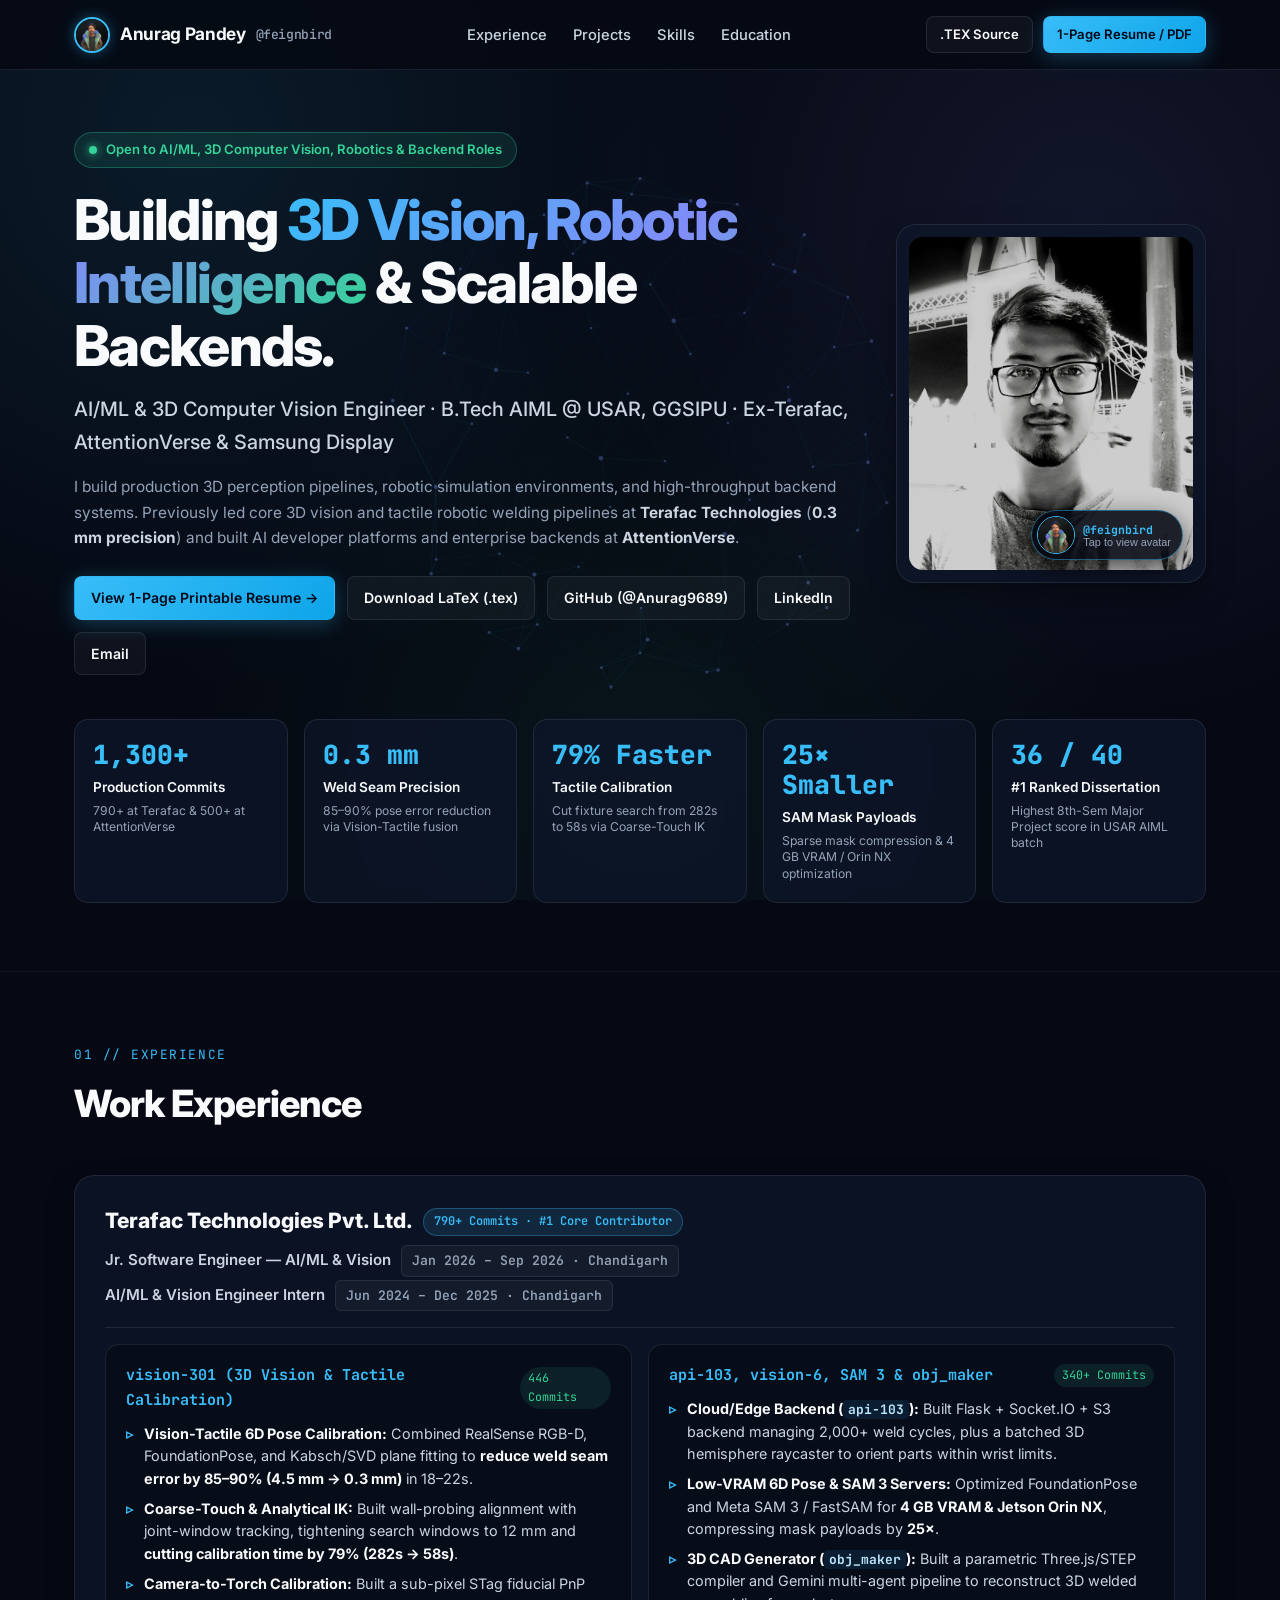
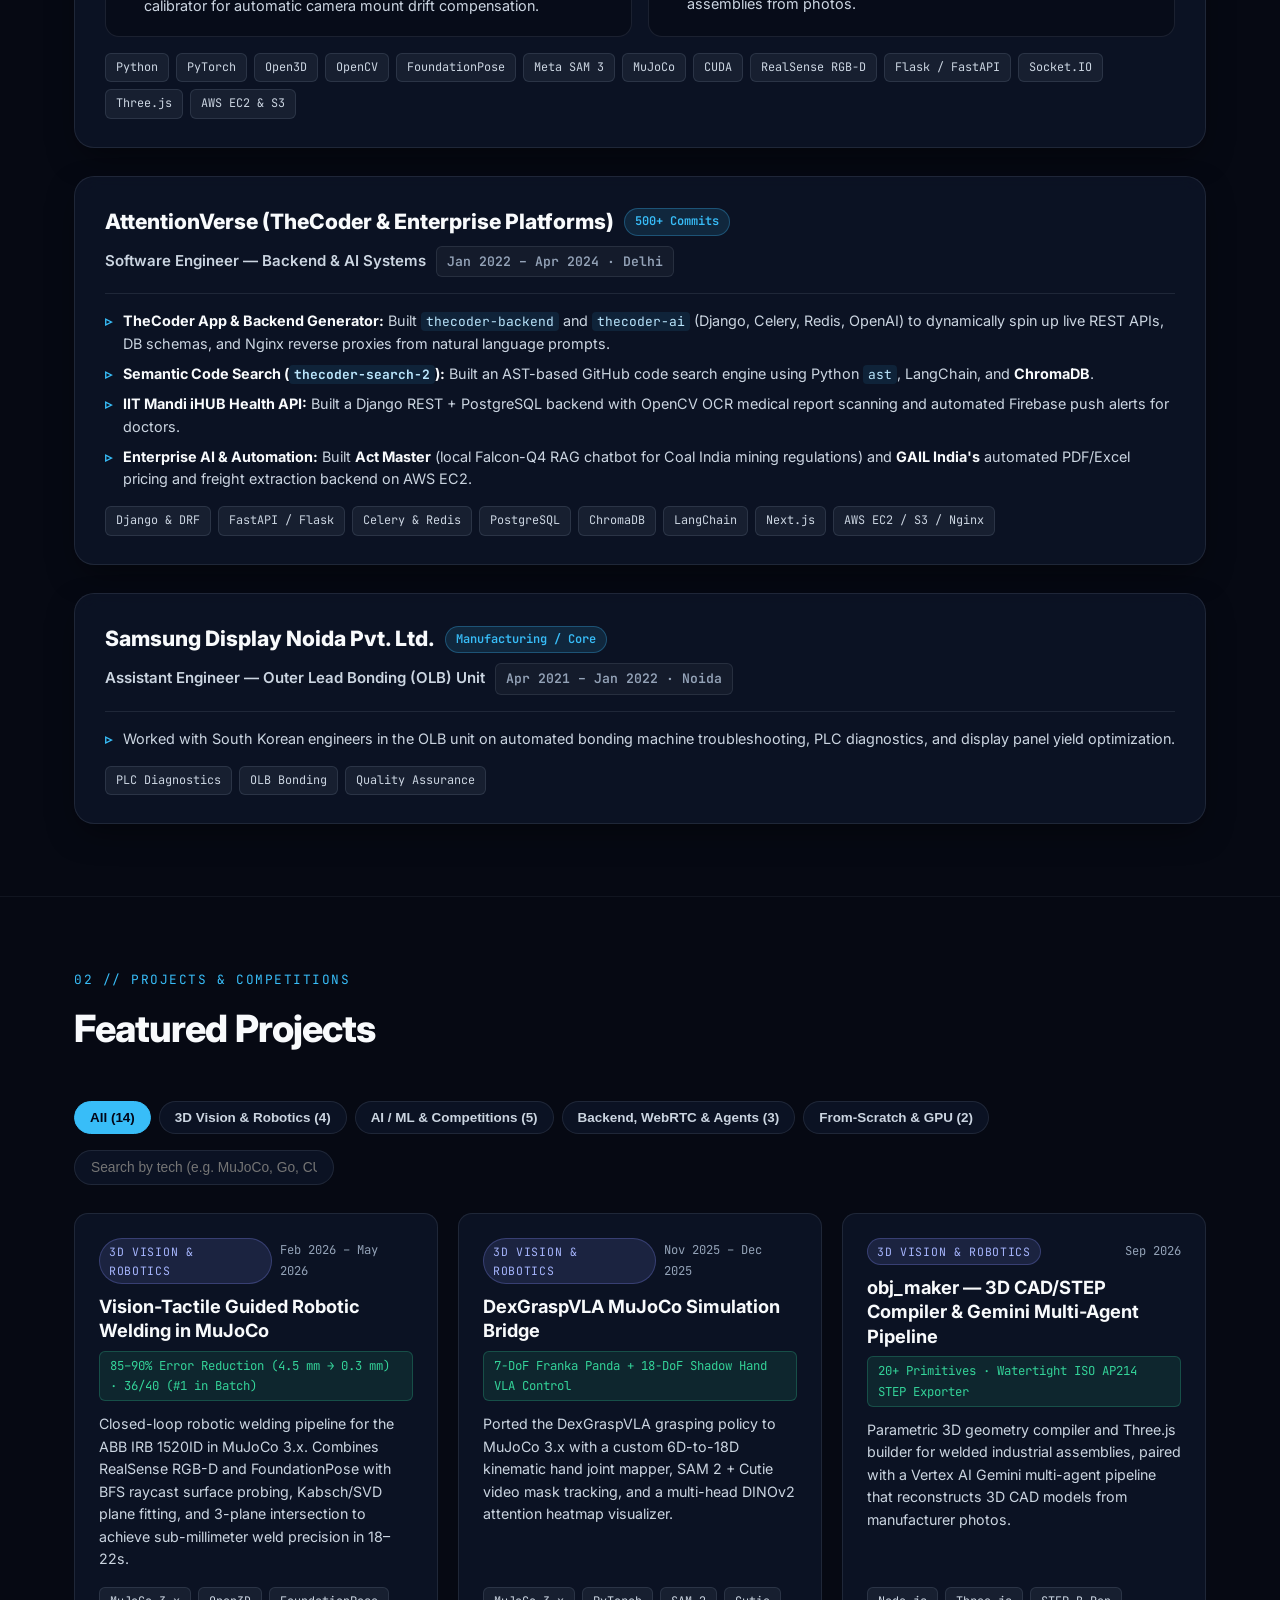
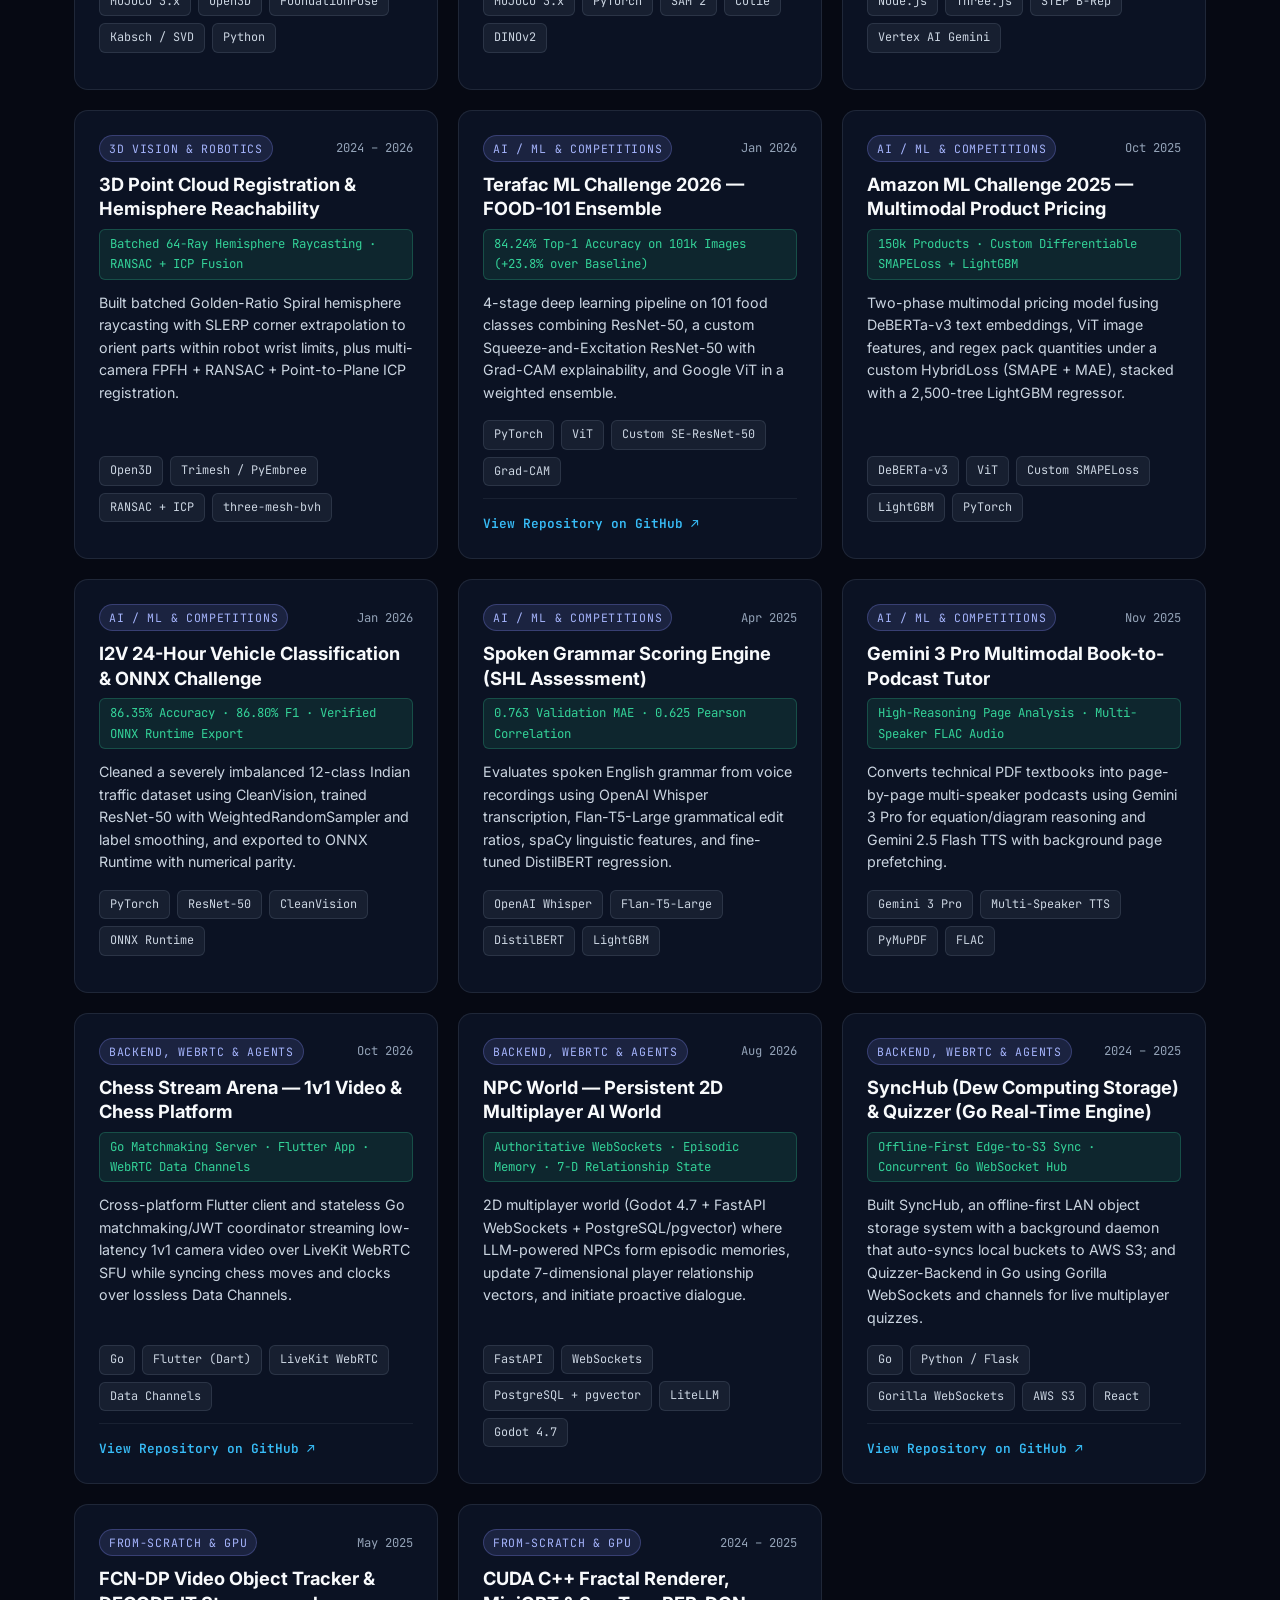
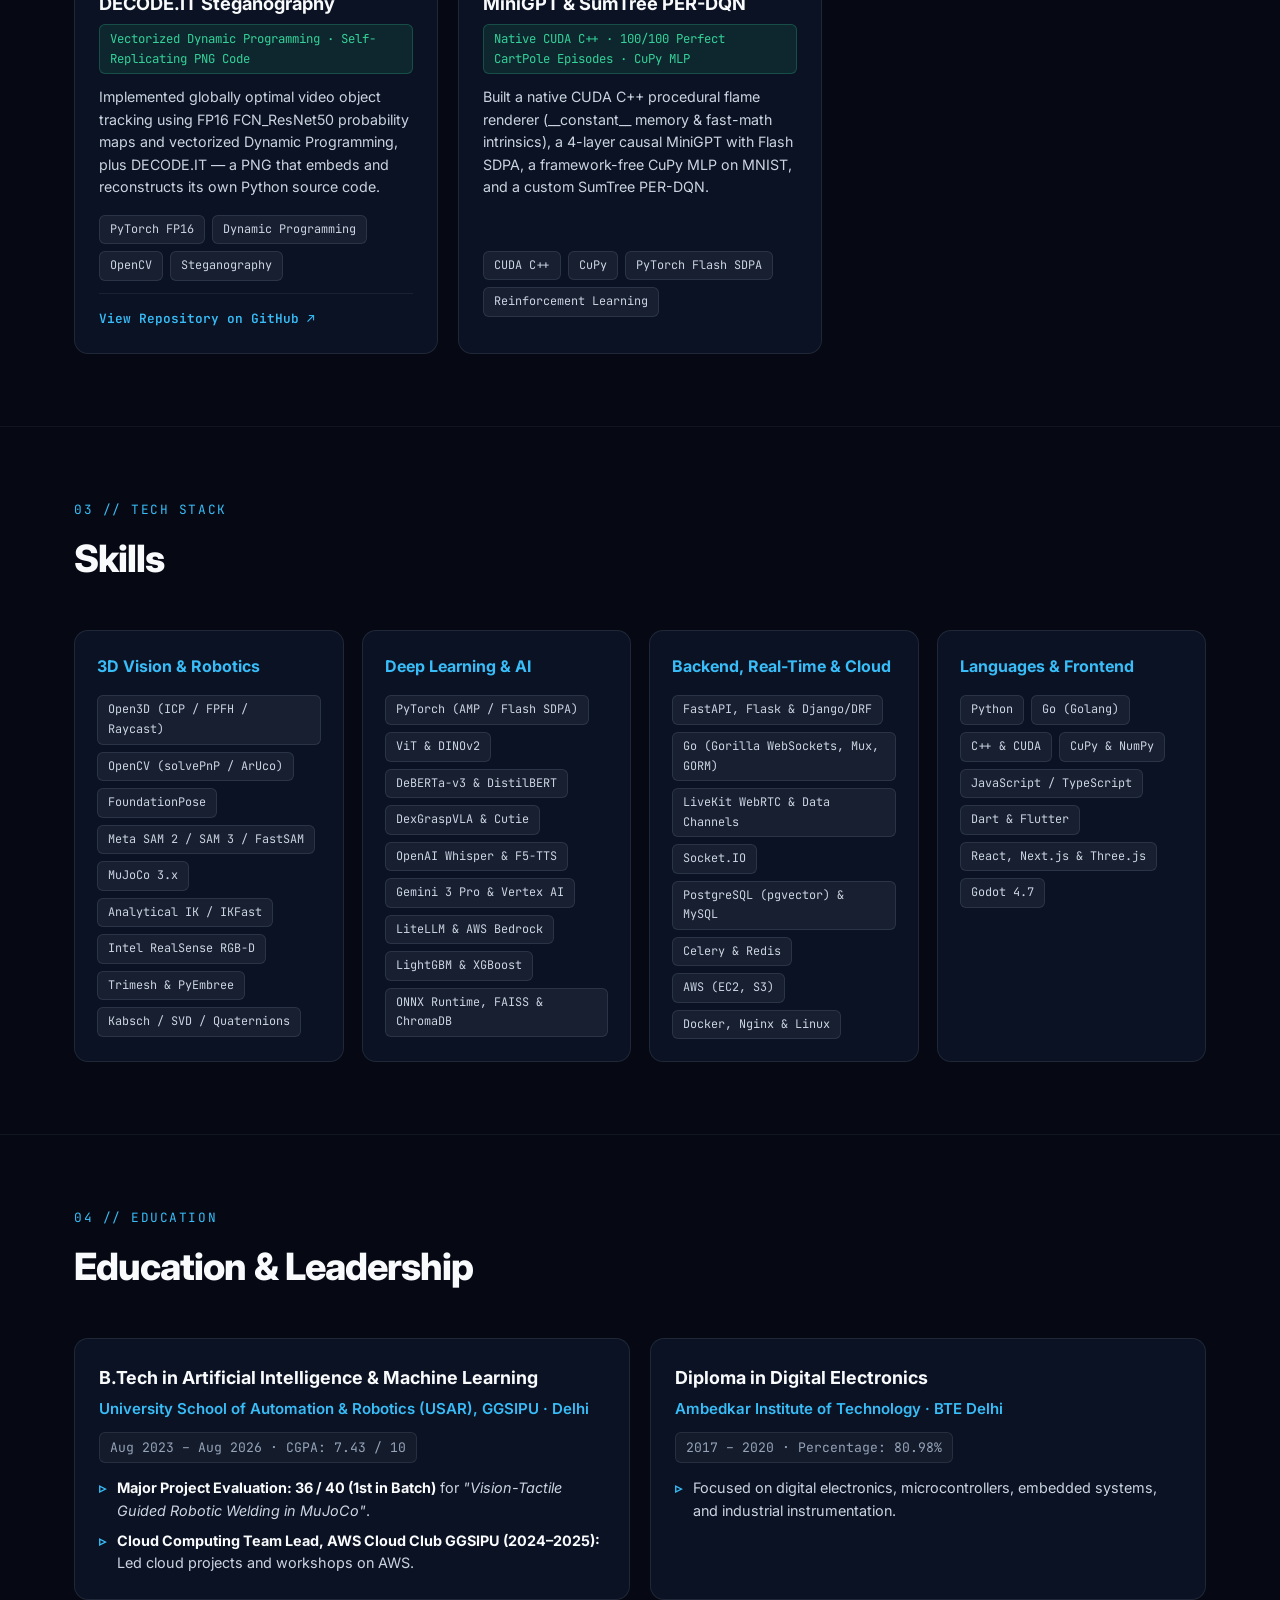
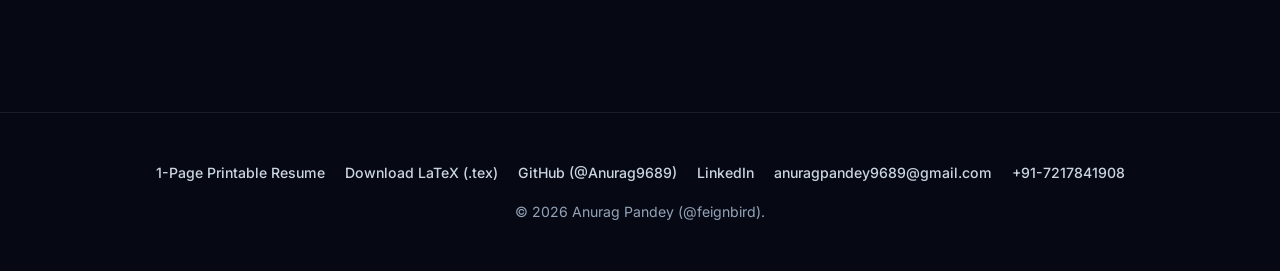
==== commit c1ecf2ca: "Remove 0.000mm fixture calibration claim and feignbird.live link; add profile photo and avatar UI" ====
--- a/index.html
+++ b/index.html
@@ -19,7 +19,7 @@
   <nav class="navbar">
     <div class="container nav-inner">
       <a href="#top" class="brand">
-        <span class="brand-mark">AP</span>
+        <img src="assets/AnuragAvatar1.jpeg" alt="feignbird avatar" class="brand-avatar" />
         <span>Anurag Pandey</span>
         <span class="brand-handle">@feignbird</span>
       </a>
@@ -39,29 +39,62 @@
   <!-- HERO -->
   <header id="top" class="hero">
     <div class="container">
-      <div class="status-pill">
-        <span class="status-dot"></span>
-        <span>Open to AI/ML, 3D Computer Vision, Robotics &amp; Backend Roles</span>
-      </div>
-
-      <h1 class="hero-title">
-        Building <span class="gradient-text">3D Vision, Robotic Intelligence</span> &amp; Scalable Backends.
-      </h1>
-
-      <p class="hero-subtitle">
-        AI/ML &amp; 3D Computer Vision Engineer · B.Tech AIML @ USAR, GGSIPU · Ex-Terafac, AttentionVerse &amp; Samsung Display
-      </p>
-
-      <p class="hero-bio">
-        I build production 3D perception pipelines, robotic simulation environments, and high-throughput backend systems. Previously led core 3D vision and tactile robotic welding pipelines at <strong>Terafac Technologies</strong> (<strong>0.3 mm precision</strong>) and built AI developer platforms and enterprise backends at <strong>AttentionVerse</strong>.
-      </p>
-
-      <div class="hero-actions">
-        <a href="resume.html" class="btn btn-primary">View 1-Page Printable Resume →</a>
-        <a href="Anurag_Pandey_Resume.tex" download class="btn btn-outline">Download LaTeX (.tex)</a>
-        <a href="https://github.com/Anurag9689" target="_blank" rel="noopener" class="btn btn-outline">GitHub (@Anurag9689)</a>
-        <a href="https://www.linkedin.com/in/-anurag-pandey-" target="_blank" rel="noopener" class="btn btn-outline">LinkedIn</a>
-        <a href="mailto:anuragpandey9689@gmail.com" class="btn btn-outline">Email</a>
+      <div class="hero-split">
+        <div>
+          <div class="status-pill">
+            <span class="status-dot"></span>
+            <span>Open to AI/ML, 3D Computer Vision, Robotics &amp; Backend Roles</span>
+          </div>
+
+          <h1 class="hero-title">
+            Building <span class="gradient-text">3D Vision, Robotic Intelligence</span> &amp; Scalable Backends.
+          </h1>
+
+          <p class="hero-subtitle">
+            AI/ML &amp; 3D Computer Vision Engineer · B.Tech AIML @ USAR, GGSIPU · Ex-Terafac, AttentionVerse &amp; Samsung Display
+          </p>
+
+          <p class="hero-bio">
+            I build production 3D perception pipelines, robotic simulation environments, and high-throughput backend systems. Previously led core 3D vision and tactile robotic welding pipelines at <strong>Terafac Technologies</strong> (<strong>0.3 mm precision</strong>) and built AI developer platforms and enterprise backends at <strong>AttentionVerse</strong>.
+          </p>
+
+          <div class="hero-actions">
+            <a href="resume.html" class="btn btn-primary">View 1-Page Printable Resume →</a>
+            <a href="Anurag_Pandey_Resume.tex" download class="btn btn-outline">Download LaTeX (.tex)</a>
+            <a href="https://github.com/Anurag9689" target="_blank" rel="noopener" class="btn btn-outline">GitHub (@Anurag9689)</a>
+            <a href="https://www.linkedin.com/in/-anurag-pandey-" target="_blank" rel="noopener" class="btn btn-outline">LinkedIn</a>
+            <a href="mailto:anuragpandey9689@gmail.com" class="btn btn-outline">Email</a>
+          </div>
+        </div>
+
+        <!-- PROFILE PHOTO & FEIGNBIRD AVATAR -->
+        <div class="portrait-card">
+          <div class="portrait-frame">
+            <img
+              id="main-portrait"
+              src="assets/20220822_002536.jpg"
+              alt="Anurag Pandey"
+              class="portrait-img"
+            />
+          </div>
+          <button
+            type="button"
+            class="avatar-switcher"
+            id="avatar-toggle"
+            title="Click to switch between Real Photo and @feignbird Avatar"
+          >
+            <img
+              id="thumb-portrait"
+              src="assets/AnuragAvatar1.jpeg"
+              alt="feignbird avatar"
+              class="avatar-thumb"
+            />
+            <div class="avatar-switcher-text">
+              <span class="avatar-switcher-label" id="switcher-label">@feignbird</span>
+              <span class="avatar-switcher-sub" id="switcher-sub">Tap to view avatar</span>
+            </div>
+          </button>
+        </div>
       </div>
 
       <!-- KEY IMPACT METRICS -->
@@ -135,7 +168,7 @@
               <ul class="exp-bullets">
                 <li><strong>Vision-Tactile 6D Pose Calibration:</strong> Combined RealSense RGB-D, FoundationPose, and Kabsch/SVD plane fitting to <strong>reduce weld seam error by 85–90% (4.5 mm → 0.3 mm)</strong> in 18–22s.</li>
                 <li><strong>Coarse-Touch &amp; Analytical IK:</strong> Built wall-probing alignment with joint-window tracking, tightening search windows to 12 mm and <strong>cutting calibration time by 79% (282s → 58s)</strong>.</li>
-                <li><strong>Fixture &amp; Camera Calibration:</strong> Designed object-frame path calibration (<strong>0.000 mm</strong> drift) and STag fiducial PnP camera-to-torch drift compensation.</li>
+                <li><strong>Camera-to-Torch Calibration:</strong> Built a sub-pixel STag fiducial PnP calibrator for automatic camera mount drift compensation.</li>
               </ul>
             </div>
 
@@ -374,7 +407,7 @@
         <a href="mailto:anuragpandey9689@gmail.com">anuragpandey9689@gmail.com</a>
         <a href="tel:+917217841908">+91-7217841908</a>
       </div>
-      <p>© 2026 Anurag Pandey (feignbird).</p>
+      <p>© 2026 Anurag Pandey (@feignbird).</p>
     </div>
   </footer>
 
--- a/styles.css
+++ b/styles.css
@@ -101,19 +101,13 @@
   letter-spacing: -0.02em;
 }
 
-.brand-mark {
-  width: 34px;
-  height: 34px;
-  border-radius: 9px;
-  background: linear-gradient(135deg, var(--accent-cyan), var(--accent-indigo));
-  color: #020617;
-  font-family: var(--font-mono);
-  font-weight: 800;
-  font-size: 0.92rem;
-  display: flex;
-  align-items: center;
-  justify-content: center;
-  box-shadow: 0 0 20px rgba(56, 189, 248, 0.35);
+.brand-avatar {
+  width: 36px;
+  height: 36px;
+  border-radius: 50%;
+  object-fit: cover;
+  border: 2px solid var(--accent-cyan);
+  box-shadow: 0 0 14px rgba(56, 189, 248, 0.35);
 }
 
 .brand-handle {
@@ -193,7 +187,15 @@
 
 /* Hero Section */
 .hero {
-  padding: 138px 0 68px;
+  padding: 132px 0 68px;
+}
+
+.hero-split {
+  display: grid;
+  grid-template-columns: 1fr 310px;
+  gap: 44px;
+  align-items: center;
+  margin-bottom: 44px;
 }
 
 .status-pill {
@@ -207,7 +209,7 @@
   color: var(--accent-emerald);
   font-size: 0.82rem;
   font-weight: 600;
-  margin-bottom: 22px;
+  margin-bottom: 20px;
 }
 
 .status-dot {
@@ -225,9 +227,9 @@
 }
 
 .hero-title {
-  font-size: clamp(2.4rem, 5vw, 4rem);
+  font-size: clamp(2.2rem, 4.4vw, 3.6rem);
   font-weight: 800;
-  line-height: 1.1;
+  line-height: 1.12;
   letter-spacing: -0.03em;
   margin-bottom: 16px;
 }
@@ -239,18 +241,16 @@
 }
 
 .hero-subtitle {
-  font-size: clamp(1.08rem, 2vw, 1.32rem);
+  font-size: clamp(1.04rem, 1.8vw, 1.24rem);
   color: var(--text-secondary);
-  max-width: 840px;
-  margin-bottom: 18px;
+  margin-bottom: 16px;
   font-weight: 500;
 }
 
 .hero-bio {
-  font-size: 0.98rem;
+  font-size: 0.96rem;
   color: var(--text-muted);
-  max-width: 820px;
-  margin-bottom: 28px;
+  margin-bottom: 26px;
 }
 
 .hero-bio strong {
@@ -261,7 +261,86 @@
   display: flex;
   flex-wrap: wrap;
   gap: 12px;
-  margin-bottom: 48px;
+}
+
+/* Profile & Avatar Card */
+.portrait-card {
+  position: relative;
+  background: var(--bg-surface);
+  border: 1px solid var(--border-subtle);
+  border-radius: var(--radius-lg);
+  padding: 12px;
+  box-shadow: var(--shadow-card);
+  backdrop-filter: blur(12px);
+}
+
+.portrait-frame {
+  position: relative;
+  width: 100%;
+  aspect-ratio: 4 / 4.7;
+  border-radius: 14px;
+  overflow: hidden;
+  background: #0f172a;
+}
+
+.portrait-img {
+  width: 100%;
+  height: 100%;
+  object-fit: cover;
+  object-position: center top;
+  transition: opacity 0.3s ease, transform 0.35s ease;
+}
+
+.portrait-frame:hover .portrait-img {
+  transform: scale(1.02);
+}
+
+.avatar-switcher {
+  position: absolute;
+  bottom: 22px;
+  right: 22px;
+  display: flex;
+  align-items: center;
+  gap: 8px;
+  padding: 5px 11px 5px 5px;
+  border-radius: 999px;
+  background: rgba(6, 9, 19, 0.88);
+  border: 1px solid rgba(56, 189, 248, 0.45);
+  box-shadow: 0 8px 24px rgba(0, 0, 0, 0.65);
+  cursor: pointer;
+  transition: transform 0.2s ease, border-color 0.2s ease;
+}
+
+.avatar-switcher:hover {
+  transform: translateY(-2px);
+  border-color: var(--accent-cyan);
+}
+
+.avatar-thumb {
+  width: 38px;
+  height: 38px;
+  border-radius: 50%;
+  object-fit: cover;
+  border: 1.5px solid var(--accent-cyan);
+}
+
+.avatar-switcher-text {
+  display: flex;
+  flex-direction: column;
+  text-align: left;
+}
+
+.avatar-switcher-label {
+  font-family: var(--font-mono);
+  font-size: 0.72rem;
+  font-weight: 700;
+  color: var(--accent-cyan);
+  line-height: 1.15;
+}
+
+.avatar-switcher-sub {
+  font-size: 0.68rem;
+  color: var(--text-muted);
 }
 
 /* Metrics Bento Grid */
@@ -751,6 +830,12 @@
 }
 
 @media (max-width: 980px) {
+  .hero-split {
+    grid-template-columns: 1fr;
+  }
+  .portrait-card {
+    max-width: 300px;
+  }
   .metrics-grid {
     grid-template-columns: repeat(2, 1fr);
   }
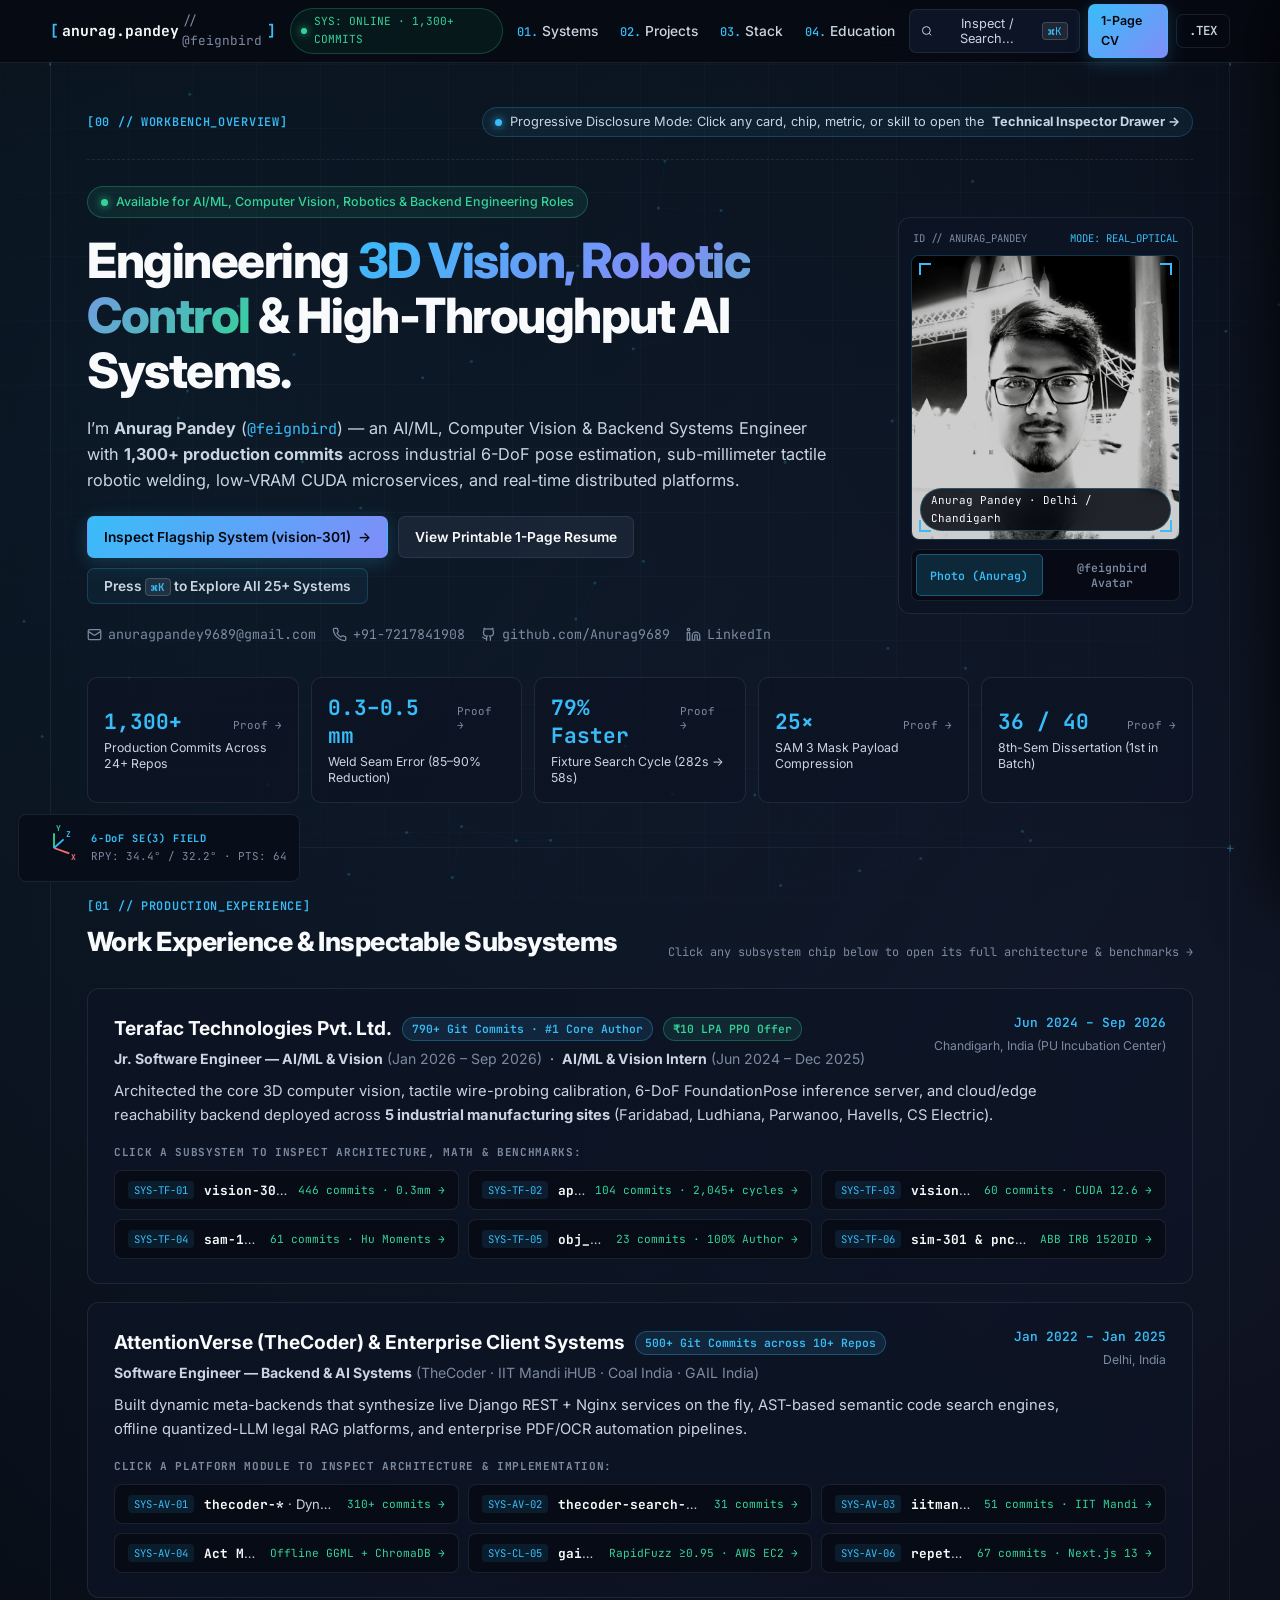
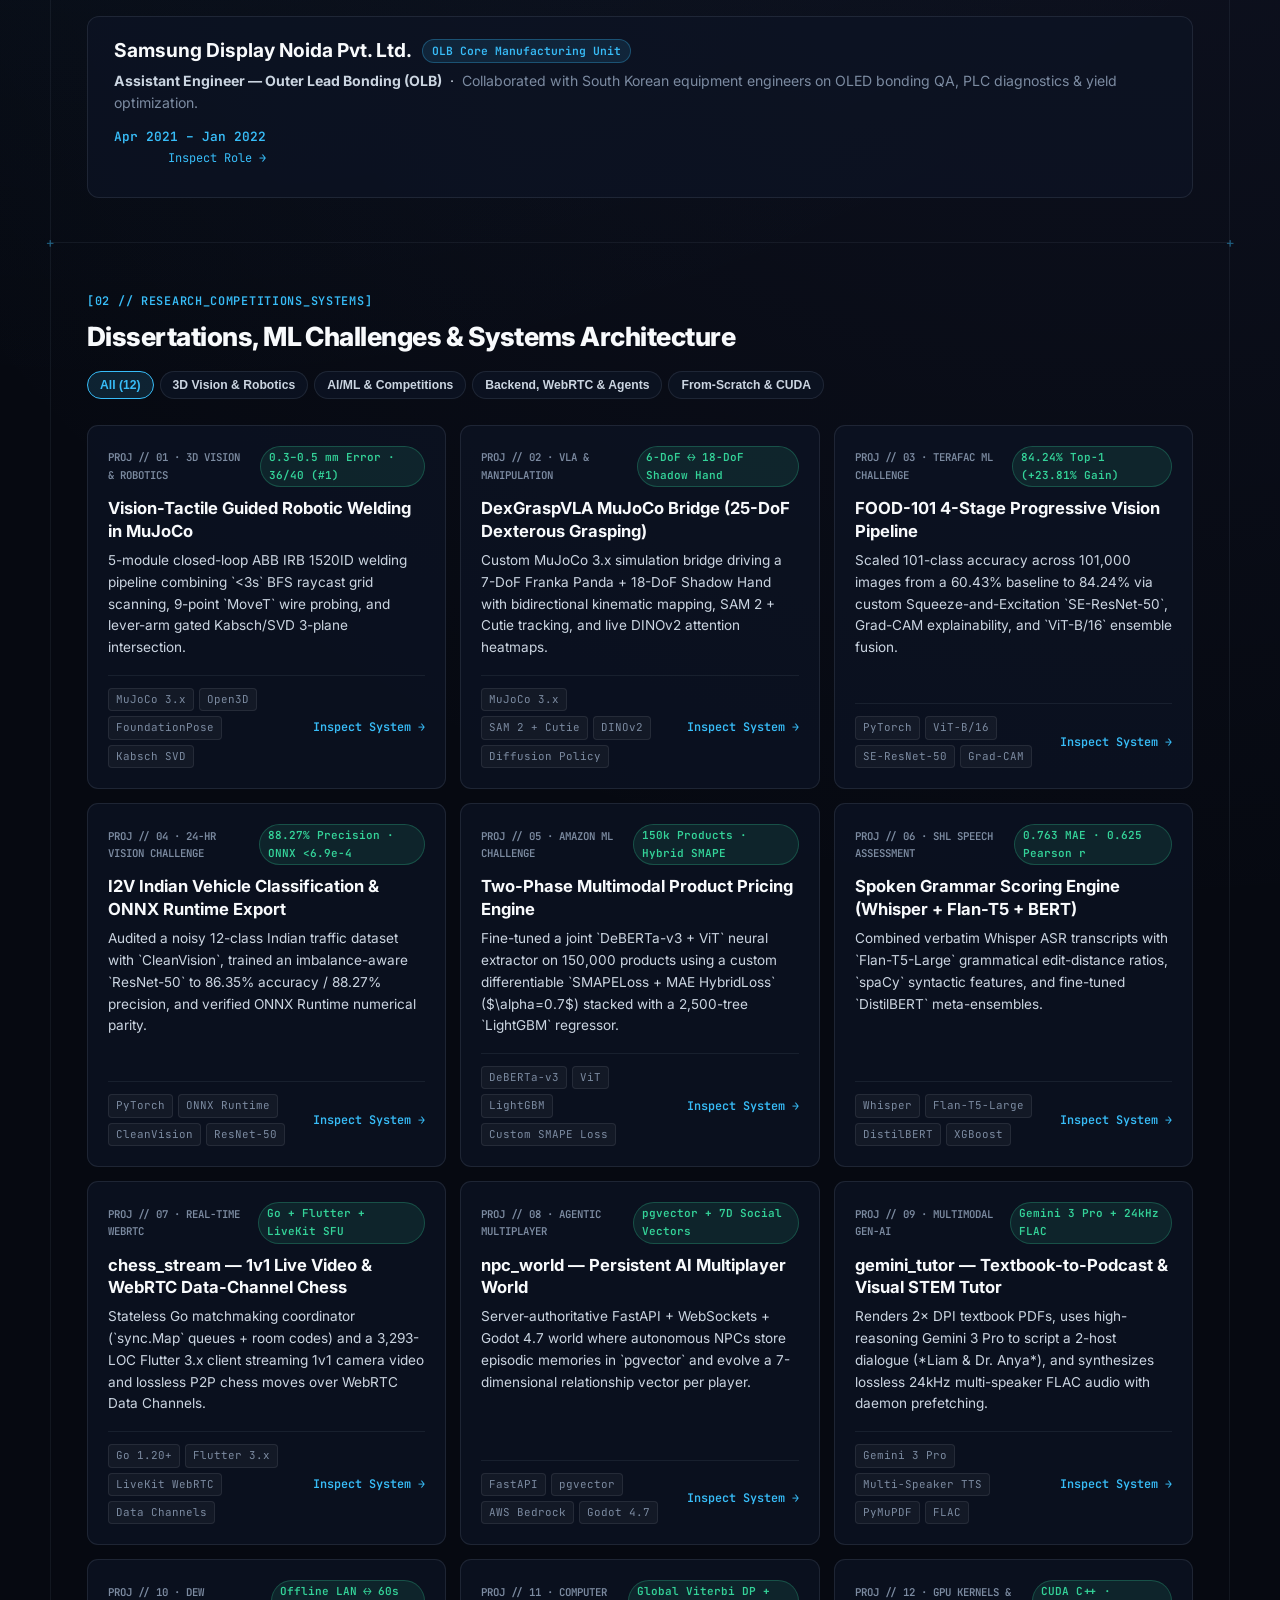
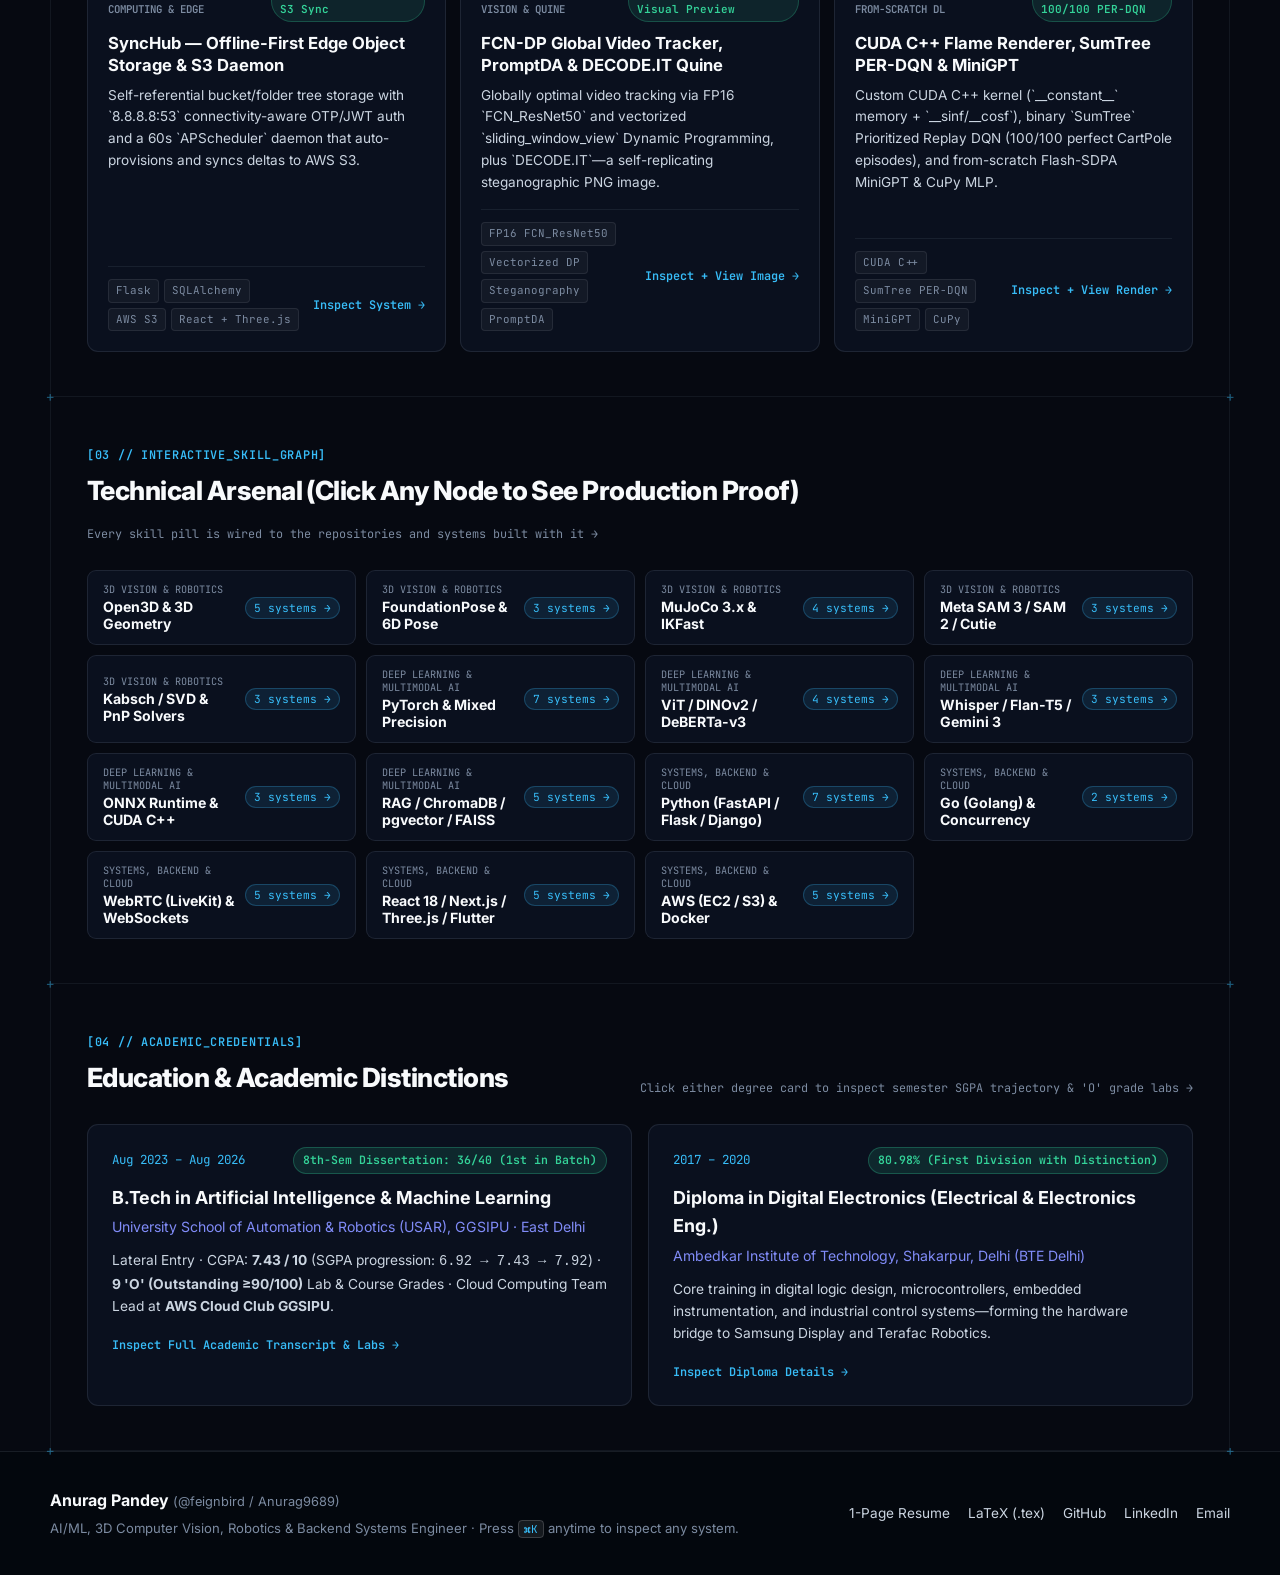
==== commit 5b1db4cf: "Redesign portfolio v2: Systems Workbench UI with Slide-Over Technical Inspector Drawer and Command P" ====
--- a/index.html
+++ b/index.html
@@ -3,414 +3,740 @@
 <head>
   <meta charset="UTF-8" />
   <meta name="viewport" content="width=device-width, initial-scale=1.0" />
-  <title>Anurag Pandey | AI/ML, 3D Computer Vision &amp; Backend Engineer</title>
-  <meta name="description" content="Portfolio of Anurag Pandey (feignbird / Anurag9689) — AI/ML & 3D Computer Vision Engineer, Robotics Perception, and Backend Systems Developer." />
+  <title>Anurag Pandey (@feignbird) — AI/ML, 3D Computer Vision &amp; Robotics Systems Engineer</title>
+  <meta name="description" content="Systems & AI Engineering Workbench of Anurag Pandey (@feignbird / Anurag9689) — AI/ML, 3D Computer Vision, Robotics & Backend Systems Engineer. 1,300+ production commits across 6-DoF pose estimation, tactile robotic welding, MuJoCo simulation, and distributed microservices." />
   <link rel="preconnect" href="https://fonts.googleapis.com" />
   <link rel="preconnect" href="https://fonts.gstatic.com" crossorigin />
-  <link href="https://fonts.googleapis.com/css2?family=Inter:wght@400;500;600;700;800&family=JetBrains+Mono:wght@400;500;600;700&display=swap" rel="stylesheet" />
+  <link href="https://fonts.googleapis.com/css2?family=Inter:wght@300;400;500;600;700;800&family=JetBrains+Mono:wght@400;500;600;700&display=swap" rel="stylesheet" />
   <link rel="stylesheet" href="styles.css" />
 </head>
 <body>
-
-  <canvas id="bg-canvas"></canvas>
-  <div class="bg-glow"></div>
-
-  <!-- NAVBAR -->
-  <nav class="navbar">
-    <div class="container nav-inner">
-      <a href="#top" class="brand">
-        <img src="assets/AnuragAvatar1.jpeg" alt="feignbird avatar" class="brand-avatar" />
-        <span>Anurag Pandey</span>
-        <span class="brand-handle">@feignbird</span>
-      </a>
-      <ul class="nav-links">
-        <li><a href="#experience">Experience</a></li>
-        <li><a href="#projects">Projects</a></li>
-        <li><a href="#skills">Skills</a></li>
-        <li><a href="#education">Education</a></li>
-      </ul>
-      <div class="nav-cta">
-        <a href="Anurag_Pandey_Resume.tex" download class="btn btn-outline btn-sm">.TEX Source</a>
-        <a href="resume.html" class="btn btn-primary btn-sm">1-Page Resume / PDF</a>
-      </div>
+  <!-- Interactive 3D Point-Cloud Canvas Background -->
+  <canvas id="bg-canvas" aria-hidden="true"></canvas>
+
+  <!-- Blueprint Grid Overlay -->
+  <div class="blueprint-grid" aria-hidden="true"></div>
+
+  <!-- Bottom-Left 3D Coordinate Triad HUD -->
+  <div class="hud-triad" aria-hidden="true" title="Live 3D Point-Cloud Telemetry">
+    <canvas id="triad-canvas" width="54" height="54"></canvas>
+    <div class="triad-meta">
+      <span class="triad-title">6-DoF SE(3) FIELD</span>
+      <span class="triad-coords" id="triad-coords">RPY: 0.0° / 0.0° · PTS: 75</span>
     </div>
-  </nav>
-
-  <!-- HERO -->
-  <header id="top" class="hero">
-    <div class="container">
-      <div class="hero-split">
-        <div>
+  </div>
+
+  <!-- Top IDE / HUD Telemetry Bar -->
+  <header class="navbar">
+    <div class="nav-container">
+      <div class="nav-left">
+        <a href="#top" class="brand">
+          <span class="brand-bracket">[</span>
+          <span class="brand-name">anurag.pandey</span>
+          <span class="brand-alias">// @feignbird</span>
+          <span class="brand-bracket">]</span>
+        </a>
+        <div class="telemetry-pill hide-mobile">
+          <span class="status-led"></span>
+          <span>SYS: ONLINE · 1,300+ COMMITS</span>
+        </div>
+      </div>
+
+      <nav class="nav-links">
+        <a href="#experience"><span class="nav-idx">01.</span>Systems</a>
+        <a href="#projects"><span class="nav-idx">02.</span>Projects</a>
+        <a href="#skills"><span class="nav-idx">03.</span>Stack</a>
+        <a href="#education"><span class="nav-idx">04.</span>Education</a>
+      </nav>
+
+      <div class="nav-actions">
+        <button type="button" class="cmdk-trigger" id="cmdk-open-btn" title="Open Command Palette (Ctrl+K / ⌘K)">
+          <svg width="14" height="14" viewBox="0 0 24 24" fill="none" stroke="currentColor" stroke-width="2"><circle cx="11" cy="11" r="8"/><line x1="21" y1="21" x2="16.65" y2="16.65"/></svg>
+          <span>Inspect / Search...</span>
+          <kbd>⌘K</kbd>
+        </button>
+        <a href="resume.html" target="_blank" class="btn btn-primary btn-sm">1-Page CV</a>
+        <a href="Anurag_Pandey_Resume.tex" download class="btn btn-outline btn-sm hide-sm" title="Download LaTeX Resume Source">.TEX</a>
+      </div>
+    </div>
+  </header>
+
+  <main id="top" class="workbench-shell">
+    <!-- ====================================================================
+         [00 // HERO & TELEMETRY WORKBENCH]
+         ==================================================================== -->
+    <section class="hero-section blueprint-cell">
+      <span class="crosshair ch-tl">+</span>
+      <span class="crosshair ch-tr">+</span>
+      <span class="crosshair ch-bl">+</span>
+      <span class="crosshair ch-br">+</span>
+
+      <div class="coord-bar">
+        <span class="coord-tag">[00 // WORKBENCH_OVERVIEW]</span>
+        <span class="coord-hint">
+          <span class="pulse-dot"></span>
+          Progressive Disclosure Mode: Click any card, chip, metric, or skill to open the <strong>Technical Inspector Drawer →</strong>
+        </span>
+      </div>
+
+      <div class="hero-grid">
+        <div class="hero-content">
           <div class="status-pill">
             <span class="status-dot"></span>
-            <span>Open to AI/ML, 3D Computer Vision, Robotics &amp; Backend Roles</span>
+            Available for AI/ML, Computer Vision, Robotics &amp; Backend Engineering Roles
           </div>
 
           <h1 class="hero-title">
-            Building <span class="gradient-text">3D Vision, Robotic Intelligence</span> &amp; Scalable Backends.
+            Engineering <span class="gradient-text">3D Vision, Robotic Control</span> &amp; High-Throughput AI Systems.
           </h1>
 
           <p class="hero-subtitle">
-            AI/ML &amp; 3D Computer Vision Engineer · B.Tech AIML @ USAR, GGSIPU · Ex-Terafac, AttentionVerse &amp; Samsung Display
-          </p>
-
-          <p class="hero-bio">
-            I build production 3D perception pipelines, robotic simulation environments, and high-throughput backend systems. Previously led core 3D vision and tactile robotic welding pipelines at <strong>Terafac Technologies</strong> (<strong>0.3 mm precision</strong>) and built AI developer platforms and enterprise backends at <strong>AttentionVerse</strong>.
-          </p>
-
-          <div class="hero-actions">
-            <a href="resume.html" class="btn btn-primary">View 1-Page Printable Resume →</a>
-            <a href="Anurag_Pandey_Resume.tex" download class="btn btn-outline">Download LaTeX (.tex)</a>
-            <a href="https://github.com/Anurag9689" target="_blank" rel="noopener" class="btn btn-outline">GitHub (@Anurag9689)</a>
-            <a href="https://www.linkedin.com/in/-anurag-pandey-" target="_blank" rel="noopener" class="btn btn-outline">LinkedIn</a>
-            <a href="mailto:anuragpandey9689@gmail.com" class="btn btn-outline">Email</a>
+            I’m <strong>Anurag Pandey</strong> (<span class="mono-accent">@feignbird</span>) — an AI/ML, Computer Vision &amp; Backend Systems Engineer with <strong>1,300+ production commits</strong> across industrial 6-DoF pose estimation, sub-millimeter tactile robotic welding, low-VRAM CUDA microservices, and real-time distributed platforms.
+          </p>
+
+          <div class="hero-cta">
+            <button type="button" class="btn btn-primary" data-inspect="vision-301">
+              <span>Inspect Flagship System (vision-301)</span>
+              <span class="btn-arrow">→</span>
+            </button>
+            <a href="resume.html" target="_blank" class="btn btn-secondary">
+              View Printable 1-Page Resume
+            </a>
+            <button type="button" class="btn btn-ghost" id="hero-cmdk-btn">
+              <span>Press <kbd>⌘K</kbd> to Explore All 25+ Systems</span>
+            </button>
+          </div>
+
+          <div class="quick-links">
+            <a href="mailto:anuragpandey9689@gmail.com" class="quick-link">
+              <svg width="15" height="15" viewBox="0 0 24 24" fill="none" stroke="currentColor" stroke-width="2"><rect x="2" y="4" width="20" height="16" rx="2"/><path d="m22 7-8.97 5.7a1.94 1.94 0 0 1-2.06 0L2 7"/></svg>
+              anuragpandey9689@gmail.com
+            </a>
+            <a href="tel:+917217841908" class="quick-link">
+              <svg width="15" height="15" viewBox="0 0 24 24" fill="none" stroke="currentColor" stroke-width="2"><path d="M22 16.92v3a2 2 0 0 1-2.18 2 19.79 19.79 0 0 1-8.63-3.07 19.5 19.5 0 0 1-6-6 19.79 19.79 0 0 1-3.07-8.67A2 2 0 0 1 4.11 2h3a2 2 0 0 1 2 1.72 12.84 12.84 0 0 0 .7 2.81 2 2 0 0 1-.45 2.11L8.09 9.91a16 16 0 0 0 6 6l1.27-1.27a2 2 0 0 1 2.11-.45 12.84 12.84 0 0 0 2.81.7A2 2 0 0 1 22 16.92z"/></svg>
+              +91-7217841908
+            </a>
+            <a href="https://github.com/Anurag9689" target="_blank" rel="noopener" class="quick-link">
+              <svg width="15" height="15" viewBox="0 0 24 24" fill="none" stroke="currentColor" stroke-width="2"><path d="M15 22v-4a4.8 4.8 0 0 0-1-3.5c3 0 6-2 6-5.5.08-1.25-.27-2.48-1-3.5.28-1.15.28-2.35 0-3.5 0 0-1 0-3 1.5-2.64-.5-5.36-.5-8 0C6 2 5 2 5 2c-.3 1.15-.3 2.35 0 3.5A5.403 5.403 0 0 0 4 9c0 3.5 3 5.5 6 5.5-.39.49-.68 1.05-.85 1.65-.17.6-.22 1.23-.15 1.85v4"/><path d="M9 18c-4.51 2-5-2-7-2"/></svg>
+              github.com/Anurag9689
+            </a>
+            <a href="https://www.linkedin.com/in/-anurag-pandey-/" target="_blank" rel="noopener" class="quick-link">
+              <svg width="15" height="15" viewBox="0 0 24 24" fill="none" stroke="currentColor" stroke-width="2"><path d="M16 8a6 6 0 0 1 6 6v7h-4v-7a2 2 0 0 0-2-2 2 2 0 0 0-2 2v7h-4v-7a6 6 0 0 1 6-6z"/><rect x="2" y="9" width="4" height="12"/><circle cx="4" cy="4" r="2"/></svg>
+              LinkedIn
+            </a>
           </div>
         </div>
 
-        <!-- PROFILE PHOTO & FEIGNBIRD AVATAR -->
-        <div class="portrait-card">
-          <div class="portrait-frame">
-            <img
-              id="main-portrait"
-              src="assets/20220822_002536.jpg"
-              alt="Anurag Pandey"
-              class="portrait-img"
-            />
-          </div>
-          <button
-            type="button"
-            class="avatar-switcher"
-            id="avatar-toggle"
-            title="Click to switch between Real Photo and @feignbird Avatar"
-          >
-            <img
-              id="thumb-portrait"
-              src="assets/AnuragAvatar1.jpeg"
-              alt="feignbird avatar"
-              class="avatar-thumb"
-            />
-            <div class="avatar-switcher-text">
-              <span class="avatar-switcher-label" id="switcher-label">@feignbird</span>
-              <span class="avatar-switcher-sub" id="switcher-sub">Tap to view avatar</span>
-            </div>
-          </button>
+        <!-- Technical HUD Portrait & @feignbird Avatar Frame -->
+        <div class="hero-profile-card spotlight-card">
+          <div class="hud-header">
+            <span class="hud-id">ID // ANURAG_PANDEY</span>
+            <span class="hud-mode" id="hud-mode-label">MODE: REAL_OPTICAL</span>
+          </div>
+          <div class="profile-image-frame">
+            <span class="hud-corner hc-tl"></span>
+            <span class="hud-corner hc-tr"></span>
+            <span class="hud-corner hc-bl"></span>
+            <span class="hud-corner hc-br"></span>
+            <img id="profile-img-real" src="assets/20220822_002536.jpg" alt="Anurag Pandey" class="profile-img active" />
+            <img id="profile-img-avatar" src="assets/AnuragAvatar1.jpeg" alt="feignbird Avatar" class="profile-img" />
+            <div class="profile-badge-overlay">
+              <span class="badge-tag" id="profile-caption">Anurag Pandey · Delhi / Chandigarh</span>
+            </div>
+          </div>
+          <div class="profile-switcher" role="group" aria-label="Switch between photo and avatar">
+            <button type="button" class="switch-btn active" data-target="real">
+              Photo (Anurag)
+            </button>
+            <button type="button" class="switch-btn" data-target="avatar">
+              @feignbird Avatar
+            </button>
+          </div>
         </div>
       </div>
 
-      <!-- KEY IMPACT METRICS -->
-      <div class="metrics-grid">
-        <div class="metric-card">
-          <div class="metric-value">1,300+</div>
-          <div class="metric-label">Production Commits</div>
-          <div class="metric-sub">790+ at Terafac &amp; 500+ at AttentionVerse</div>
+      <!-- 5 Interactive Telemetry Metric Cards (Click to Inspect Proof) -->
+      <div class="metrics-bar">
+        <button type="button" class="metric-card spotlight-card" data-inspect="metric-commits">
+          <div class="metric-top">
+            <span class="metric-value">1,300+</span>
+            <span class="inspect-cue">Proof →</span>
+          </div>
+          <span class="metric-label">Production Commits Across 24+ Repos</span>
+        </button>
+
+        <button type="button" class="metric-card spotlight-card" data-inspect="metric-precision">
+          <div class="metric-top">
+            <span class="metric-value">0.3–0.5 mm</span>
+            <span class="inspect-cue">Proof →</span>
+          </div>
+          <span class="metric-label">Weld Seam Error (85–90% Reduction)</span>
+        </button>
+
+        <button type="button" class="metric-card spotlight-card" data-inspect="metric-calibration">
+          <div class="metric-top">
+            <span class="metric-value">79% Faster</span>
+            <span class="inspect-cue">Proof →</span>
+          </div>
+          <span class="metric-label">Fixture Search Cycle (282s → 58s)</span>
+        </button>
+
+        <button type="button" class="metric-card spotlight-card" data-inspect="metric-compression">
+          <div class="metric-top">
+            <span class="metric-value">25×</span>
+            <span class="inspect-cue">Proof →</span>
+          </div>
+          <span class="metric-label">SAM 3 Mask Payload Compression</span>
+        </button>
+
+        <button type="button" class="metric-card spotlight-card" data-inspect="metric-dissertation">
+          <div class="metric-top">
+            <span class="metric-value">36 / 40</span>
+            <span class="inspect-cue">Proof →</span>
+          </div>
+          <span class="metric-label">8th-Sem Dissertation (1st in Batch)</span>
+        </button>
+      </div>
+    </section>
+
+    <!-- ====================================================================
+         [01 // WORK EXPERIENCE — ABSTRACT SURFACE + SUBSYSTEM CHIPS]
+         ==================================================================== -->
+    <section id="experience" class="section blueprint-cell">
+      <span class="crosshair ch-bl">+</span>
+      <span class="crosshair ch-br">+</span>
+
+      <div class="section-header">
+        <div class="section-title-row">
+          <div>
+            <span class="section-tag">[01 // PRODUCTION_EXPERIENCE]</span>
+            <h2 class="section-title">Work Experience &amp; Inspectable Subsystems</h2>
+          </div>
+          <span class="section-hint">Click any subsystem chip below to open its full architecture &amp; benchmarks →</span>
         </div>
-        <div class="metric-card">
-          <div class="metric-value">0.3 mm</div>
-          <div class="metric-label">Weld Seam Precision</div>
-          <div class="metric-sub">85–90% pose error reduction via Vision-Tactile fusion</div>
-        </div>
-        <div class="metric-card">
-          <div class="metric-value">79% Faster</div>
-          <div class="metric-label">Tactile Calibration</div>
-          <div class="metric-sub">Cut fixture search from 282s to 58s via Coarse-Touch IK</div>
-        </div>
-        <div class="metric-card">
-          <div class="metric-value">25× Smaller</div>
-          <div class="metric-label">SAM Mask Payloads</div>
-          <div class="metric-sub">Sparse mask compression &amp; 4 GB VRAM / Orin NX optimization</div>
-        </div>
-        <div class="metric-card">
-          <div class="metric-value">36 / 40</div>
-          <div class="metric-label">#1 Ranked Dissertation</div>
-          <div class="metric-sub">Highest 8th-Sem Major Project score in USAR AIML batch</div>
-        </div>
-      </div>
-    </div>
-  </header>
-
-  <!-- WORK EXPERIENCE -->
-  <section id="experience" class="section">
-    <div class="container">
-      <div class="section-header">
-        <div class="section-eyebrow">01 // Experience</div>
-        <h2 class="section-title">Work Experience</h2>
-      </div>
-
-      <div class="timeline">
-
-        <!-- TERAFAC -->
-        <article class="exp-card">
+      </div>
+
+      <div class="exp-stack">
+        <!-- 1. Terafac Technologies -->
+        <article class="exp-card spotlight-card">
           <div class="exp-top">
             <div>
-              <div class="exp-company">
-                <span>Terafac Technologies Pvt. Ltd.</span>
-                <span class="commit-badge">790+ Commits · #1 Core Contributor</span>
+              <div class="exp-company-row">
+                <h3 class="exp-company">Terafac Technologies Pvt. Ltd.</h3>
+                <span class="commit-pill">790+ Git Commits · #1 Core Author</span>
+                <span class="ppo-pill">₹10 LPA PPO Offer</span>
               </div>
-              <div class="exp-roles">
-                <div class="exp-role-row">
-                  <span>Jr. Software Engineer — AI/ML &amp; Vision</span>
-                  <span class="exp-date">Jan 2026 – Sep 2026 · Chandigarh</span>
-                </div>
-                <div class="exp-role-row">
-                  <span>AI/ML &amp; Vision Engineer Intern</span>
-                  <span class="exp-date">Jun 2024 – Dec 2025 · Chandigarh</span>
-                </div>
-              </div>
-            </div>
-          </div>
-
-          <div class="subsystems-grid">
-            <div class="subsystem-box">
-              <div class="subsystem-head">
-                <span class="subsystem-name">vision-301 (3D Vision &amp; Tactile Calibration)</span>
-                <span class="subsystem-commits">446 Commits</span>
-              </div>
-              <ul class="exp-bullets">
-                <li><strong>Vision-Tactile 6D Pose Calibration:</strong> Combined RealSense RGB-D, FoundationPose, and Kabsch/SVD plane fitting to <strong>reduce weld seam error by 85–90% (4.5 mm → 0.3 mm)</strong> in 18–22s.</li>
-                <li><strong>Coarse-Touch &amp; Analytical IK:</strong> Built wall-probing alignment with joint-window tracking, tightening search windows to 12 mm and <strong>cutting calibration time by 79% (282s → 58s)</strong>.</li>
-                <li><strong>Camera-to-Torch Calibration:</strong> Built a sub-pixel STag fiducial PnP calibrator for automatic camera mount drift compensation.</li>
-              </ul>
-            </div>
-
-            <div class="subsystem-box">
-              <div class="subsystem-head">
-                <span class="subsystem-name">api-103, vision-6, SAM 3 &amp; obj_maker</span>
-                <span class="subsystem-commits">340+ Commits</span>
-              </div>
-              <ul class="exp-bullets">
-                <li><strong>Cloud/Edge Backend (<code>api-103</code>):</strong> Built Flask + Socket.IO + S3 backend managing 2,000+ weld cycles, plus a batched 3D hemisphere raycaster to orient parts within wrist limits.</li>
-                <li><strong>Low-VRAM 6D Pose &amp; SAM 3 Servers:</strong> Optimized FoundationPose and Meta SAM 3 / FastSAM for <strong>4 GB VRAM &amp; Jetson Orin NX</strong>, compressing mask payloads by <strong>25×</strong>.</li>
-                <li><strong>3D CAD Generator (<code>obj_maker</code>):</strong> Built a parametric Three.js/STEP compiler and Gemini multi-agent pipeline to reconstruct 3D welded assemblies from photos.</li>
-              </ul>
-            </div>
-          </div>
-
-          <div class="tag-row">
-            <span class="tag">Python</span>
-            <span class="tag">PyTorch</span>
-            <span class="tag">Open3D</span>
-            <span class="tag">OpenCV</span>
-            <span class="tag">FoundationPose</span>
-            <span class="tag">Meta SAM 3</span>
-            <span class="tag">MuJoCo</span>
-            <span class="tag">CUDA</span>
-            <span class="tag">RealSense RGB-D</span>
-            <span class="tag">Flask / FastAPI</span>
-            <span class="tag">Socket.IO</span>
-            <span class="tag">Three.js</span>
-            <span class="tag">AWS EC2 &amp; S3</span>
-          </div>
-        </article>
-
-        <!-- ATTENTIONVERSE -->
-        <article class="exp-card">
+              <p class="exp-roles">
+                <strong>Jr. Software Engineer — AI/ML &amp; Vision</strong> <span class="dim">(Jan 2026 – Sep 2026)</span> &nbsp;·&nbsp;
+                <strong>AI/ML &amp; Vision Intern</strong> <span class="dim">(Jun 2024 – Dec 2025)</span>
+              </p>
+            </div>
+            <div class="exp-meta">
+              <span class="exp-date">Jun 2024 – Sep 2026</span>
+              <span class="exp-loc">Chandigarh, India (PU Incubation Center)</span>
+            </div>
+          </div>
+
+          <p class="exp-abstract">
+            Architected the core 3D computer vision, tactile wire-probing calibration, 6-DoF FoundationPose inference server, and cloud/edge reachability backend deployed across <strong>5 industrial manufacturing sites</strong> (Faridabad, Ludhiana, Parwanoo, Havells, CS Electric).
+          </p>
+
+          <div class="subsystem-label">CLICK A SUBSYSTEM TO INSPECT ARCHITECTURE, MATH &amp; BENCHMARKS:</div>
+          <div class="subsystem-grid">
+            <button type="button" class="subsystem-chip" data-inspect="vision-301">
+              <span class="chip-code">SYS-TF-01</span>
+              <span class="chip-name"><strong>vision-301</strong> · 3D Vision &amp; Tactile Engine</span>
+              <span class="chip-stat">446 commits · 0.3mm →</span>
+            </button>
+
+            <button type="button" class="subsystem-chip" data-inspect="api-103">
+              <span class="chip-code">SYS-TF-02</span>
+              <span class="chip-name"><strong>api-103 &amp; pnc-api</strong> · Cloud Hub &amp; 64-Ray J6 Raycaster</span>
+              <span class="chip-stat">104 commits · 2,045+ cycles →</span>
+            </button>
+
+            <button type="button" class="subsystem-chip" data-inspect="vision-106">
+              <span class="chip-code">SYS-TF-03</span>
+              <span class="chip-name"><strong>vision-106</strong> · Low-VRAM (4GB) &amp; Orin NX 6D Pose Server</span>
+              <span class="chip-stat">60 commits · CUDA 12.6 →</span>
+            </button>
+
+            <button type="button" class="subsystem-chip" data-inspect="sam-microservices">
+              <span class="chip-code">SYS-TF-04</span>
+              <span class="chip-name"><strong>sam-101..106</strong> · SAM 3.1 Video &amp; 25× Mask Compression</span>
+              <span class="chip-stat">61 commits · Hu Moments →</span>
+            </button>
+
+            <button type="button" class="subsystem-chip" data-inspect="obj-maker">
+              <span class="chip-code">SYS-TF-05</span>
+              <span class="chip-name"><strong>obj_maker</strong> · ISO-10303 STEP Compiler &amp; Gemini 3.5 Agents</span>
+              <span class="chip-stat">23 commits · 100% Author →</span>
+            </button>
+
+            <button type="button" class="subsystem-chip" data-inspect="sim-pnc-301">
+              <span class="chip-code">SYS-TF-06</span>
+              <span class="chip-name"><strong>sim-301 &amp; pnc-301</strong> · MuJoCo Digital Twin &amp; BVH Seam Ranker</span>
+              <span class="chip-stat">ABB IRB 1520ID →</span>
+            </button>
+          </div>
+        </article>
+
+        <!-- 2. AttentionVerse & Enterprise Client Systems -->
+        <article class="exp-card spotlight-card">
           <div class="exp-top">
             <div>
-              <div class="exp-company">
-                <span>AttentionVerse (TheCoder &amp; Enterprise Platforms)</span>
-                <span class="commit-badge">500+ Commits</span>
+              <div class="exp-company-row">
+                <h3 class="exp-company">AttentionVerse (TheCoder) &amp; Enterprise Client Systems</h3>
+                <span class="commit-pill">500+ Git Commits across 10+ Repos</span>
               </div>
-              <div class="exp-roles">
-                <div class="exp-role-row">
-                  <span>Software Engineer — Backend &amp; AI Systems</span>
-                  <span class="exp-date">Jan 2022 – Apr 2024 · Delhi</span>
-                </div>
-              </div>
-            </div>
-          </div>
-
-          <ul class="exp-bullets">
-            <li><strong>TheCoder App &amp; Backend Generator:</strong> Built <code>thecoder-backend</code> and <code>thecoder-ai</code> (Django, Celery, Redis, OpenAI) to dynamically spin up live REST APIs, DB schemas, and Nginx reverse proxies from natural language prompts.</li>
-            <li><strong>Semantic Code Search (<code>thecoder-search-2</code>):</strong> Built an AST-based GitHub code search engine using Python <code>ast</code>, LangChain, and <strong>ChromaDB</strong>.</li>
-            <li><strong>IIT Mandi iHUB Health API:</strong> Built a Django REST + PostgreSQL backend with OpenCV OCR medical report scanning and automated Firebase push alerts for doctors.</li>
-            <li><strong>Enterprise AI &amp; Automation:</strong> Built <strong>Act Master</strong> (local Falcon-Q4 RAG chatbot for Coal India mining regulations) and <strong>GAIL India's</strong> automated PDF/Excel pricing and freight extraction backend on AWS EC2.</li>
-          </ul>
-
-          <div class="tag-row">
-            <span class="tag">Django &amp; DRF</span>
-            <span class="tag">FastAPI / Flask</span>
-            <span class="tag">Celery &amp; Redis</span>
-            <span class="tag">PostgreSQL</span>
-            <span class="tag">ChromaDB</span>
-            <span class="tag">LangChain</span>
-            <span class="tag">Next.js</span>
-            <span class="tag">AWS EC2 / S3 / Nginx</span>
-          </div>
-        </article>
-
-        <!-- SAMSUNG DISPLAY -->
-        <article class="exp-card">
+              <p class="exp-roles">
+                <strong>Software Engineer — Backend &amp; AI Systems</strong> <span class="dim">(TheCoder · IIT Mandi iHUB · Coal India · GAIL India)</span>
+              </p>
+            </div>
+            <div class="exp-meta">
+              <span class="exp-date">Jan 2022 – Jan 2025</span>
+              <span class="exp-loc">Delhi, India</span>
+            </div>
+          </div>
+
+          <p class="exp-abstract">
+            Built dynamic meta-backends that synthesize live Django REST + Nginx services on the fly, AST-based semantic code search engines, offline quantized-LLM legal RAG platforms, and enterprise PDF/OCR automation pipelines.
+          </p>
+
+          <div class="subsystem-label">CLICK A PLATFORM MODULE TO INSPECT ARCHITECTURE &amp; IMPLEMENTATION:</div>
+          <div class="subsystem-grid">
+            <button type="button" class="subsystem-chip" data-inspect="thecoder-ecosystem">
+              <span class="chip-code">SYS-AV-01</span>
+              <span class="chip-name"><strong>thecoder-*</strong> · Dynamic DRF/Nginx Generator &amp; C Parser</span>
+              <span class="chip-stat">310+ commits →</span>
+            </button>
+
+            <button type="button" class="subsystem-chip" data-inspect="thecoder-search">
+              <span class="chip-code">SYS-AV-02</span>
+              <span class="chip-name"><strong>thecoder-search-2</strong> · AST + Call-Graph ChromaDB Search</span>
+              <span class="chip-stat">31 commits →</span>
+            </button>
+
+            <button type="button" class="subsystem-chip" data-inspect="iit-mandi-health">
+              <span class="chip-code">SYS-AV-03</span>
+              <span class="chip-name"><strong>iitmandi-health-api</strong> · Medical OCR &amp; Doctor Alert Backend</span>
+              <span class="chip-stat">51 commits · IIT Mandi →</span>
+            </button>
+
+            <button type="button" class="subsystem-chip" data-inspect="coal-india-rag">
+              <span class="chip-code">SYS-AV-04</span>
+              <span class="chip-name"><strong>Act Master</strong> · Coal India Local Falcon-Q4 RAG Chatbot</span>
+              <span class="chip-stat">Offline GGML + ChromaDB →</span>
+            </button>
+
+            <button type="button" class="subsystem-chip" data-inspect="gail-backend">
+              <span class="chip-code">SYS-CL-05</span>
+              <span class="chip-name"><strong>gail-backend</strong> · GAIL India PDF &amp; SAP Freight Automation</span>
+              <span class="chip-stat">RapidFuzz ≥0.95 · AWS EC2 →</span>
+            </button>
+
+            <button type="button" class="subsystem-chip" data-inspect="repetition-cerebro">
+              <span class="chip-code">SYS-AV-06</span>
+              <span class="chip-name"><strong>repetition &amp; cerebro</strong> · Spaced-Repetition &amp; Socratic Bots</span>
+              <span class="chip-stat">67 commits · Next.js 13 →</span>
+            </button>
+          </div>
+        </article>
+
+        <!-- 3. Samsung Display -->
+        <article class="exp-card exp-card-compact spotlight-card" data-inspect="samsung-display">
           <div class="exp-top">
             <div>
-              <div class="exp-company">
-                <span>Samsung Display Noida Pvt. Ltd.</span>
-                <span class="commit-badge">Manufacturing / Core</span>
+              <div class="exp-company-row">
+                <h3 class="exp-company">Samsung Display Noida Pvt. Ltd.</h3>
+                <span class="commit-pill">OLB Core Manufacturing Unit</span>
               </div>
-              <div class="exp-roles">
-                <div class="exp-role-row">
-                  <span>Assistant Engineer — Outer Lead Bonding (OLB) Unit</span>
-                  <span class="exp-date">Apr 2021 – Jan 2022 · Noida</span>
-                </div>
-              </div>
-            </div>
-          </div>
-
-          <ul class="exp-bullets">
-            <li>Worked with South Korean engineers in the OLB unit on automated bonding machine troubleshooting, PLC diagnostics, and display panel yield optimization.</li>
-          </ul>
-
-          <div class="tag-row">
-            <span class="tag">PLC Diagnostics</span>
-            <span class="tag">OLB Bonding</span>
-            <span class="tag">Quality Assurance</span>
-          </div>
-        </article>
-
+              <p class="exp-roles">
+                <strong>Assistant Engineer — Outer Lead Bonding (OLB)</strong> &nbsp;·&nbsp; <span class="dim">Collaborated with South Korean equipment engineers on OLED bonding QA, PLC diagnostics &amp; yield optimization.</span>
+              </p>
+            </div>
+            <div class="exp-meta">
+              <span class="exp-date">Apr 2021 – Jan 2022</span>
+              <span class="inspect-inline-btn">Inspect Role →</span>
+            </div>
+          </div>
+        </article>
+      </div>
+    </section>
+
+    <!-- ====================================================================
+         [02 // PROJECTS, DISSERTATIONS & ML COMPETITIONS — COMPACT BENTO]
+         ==================================================================== -->
+    <section id="projects" class="section blueprint-cell">
+      <span class="crosshair ch-bl">+</span>
+      <span class="crosshair ch-br">+</span>
+
+      <div class="section-header">
+        <div class="section-title-row">
+          <div>
+            <span class="section-tag">[02 // RESEARCH_COMPETITIONS_SYSTEMS]</span>
+            <h2 class="section-title">Dissertations, ML Challenges &amp; Systems Architecture</h2>
+          </div>
+          <div class="filter-tabs" role="tablist">
+            <button type="button" class="filter-btn active" data-filter="all">All (12)</button>
+            <button type="button" class="filter-btn" data-filter="robotics">3D Vision &amp; Robotics</button>
+            <button type="button" class="filter-btn" data-filter="aiml">AI/ML &amp; Competitions</button>
+            <button type="button" class="filter-btn" data-filter="systems">Backend, WebRTC &amp; Agents</button>
+            <button type="button" class="filter-btn" data-filter="scratch">From-Scratch &amp; CUDA</button>
+          </div>
+        </div>
+      </div>
+
+      <div class="projects-bento" id="projects-grid">
+        <!-- 1. 8th Sem Dissertation -->
+        <article class="bento-card spotlight-card" data-category="robotics" data-inspect="proj-welding-mujoco">
+          <div class="bento-top">
+            <span class="bento-code">PROJ // 01 · 3D VISION &amp; ROBOTICS</span>
+            <span class="bento-metric">0.3–0.5 mm Error · 36/40 (#1)</span>
+          </div>
+          <h3 class="bento-title">Vision-Tactile Guided Robotic Welding in MuJoCo</h3>
+          <p class="bento-abstract">
+            5-module closed-loop ABB IRB 1520ID welding pipeline combining `&lt;3s` BFS raycast grid scanning, 9-point `MoveT` wire probing, and lever-arm gated Kabsch/SVD 3-plane intersection.
+          </p>
+          <div class="bento-footer">
+            <div class="bento-tags">
+              <span>MuJoCo 3.x</span><span>Open3D</span><span>FoundationPose</span><span>Kabsch SVD</span>
+            </div>
+            <span class="bento-trigger">Inspect System →</span>
+          </div>
+        </article>
+
+        <!-- 2. DexGraspVLA -->
+        <article class="bento-card spotlight-card" data-category="robotics" data-inspect="proj-dexgraspvla">
+          <div class="bento-top">
+            <span class="bento-code">PROJ // 02 · VLA &amp; MANIPULATION</span>
+            <span class="bento-metric">6-DoF ↔ 18-DoF Shadow Hand</span>
+          </div>
+          <h3 class="bento-title">DexGraspVLA MuJoCo Bridge (25-DoF Dexterous Grasping)</h3>
+          <p class="bento-abstract">
+            Custom MuJoCo 3.x simulation bridge driving a 7-DoF Franka Panda + 18-DoF Shadow Hand with bidirectional kinematic mapping, SAM 2 + Cutie tracking, and live DINOv2 attention heatmaps.
+          </p>
+          <div class="bento-footer">
+            <div class="bento-tags">
+              <span>MuJoCo 3.x</span><span>SAM 2 + Cutie</span><span>DINOv2</span><span>Diffusion Policy</span>
+            </div>
+            <span class="bento-trigger">Inspect System →</span>
+          </div>
+        </article>
+
+        <!-- 3. FOOD-101 -->
+        <article class="bento-card spotlight-card" data-category="aiml" data-inspect="proj-food101">
+          <div class="bento-top">
+            <span class="bento-code">PROJ // 03 · TERAFAC ML CHALLENGE</span>
+            <span class="bento-metric">84.24% Top-1 (+23.81% Gain)</span>
+          </div>
+          <h3 class="bento-title">FOOD-101 4-Stage Progressive Vision Pipeline</h3>
+          <p class="bento-abstract">
+            Scaled 101-class accuracy across 101,000 images from a 60.43% baseline to 84.24% via custom Squeeze-and-Excitation `SE-ResNet-50`, Grad-CAM explainability, and `ViT-B/16` ensemble fusion.
+          </p>
+          <div class="bento-footer">
+            <div class="bento-tags">
+              <span>PyTorch</span><span>ViT-B/16</span><span>SE-ResNet-50</span><span>Grad-CAM</span>
+            </div>
+            <span class="bento-trigger">Inspect System →</span>
+          </div>
+        </article>
+
+        <!-- 4. I2V Challenge -->
+        <article class="bento-card spotlight-card" data-category="aiml" data-inspect="proj-i2v">
+          <div class="bento-top">
+            <span class="bento-code">PROJ // 04 · 24-HR VISION CHALLENGE</span>
+            <span class="bento-metric">88.27% Precision · ONNX &lt;6.9e-4</span>
+          </div>
+          <h3 class="bento-title">I2V Indian Vehicle Classification &amp; ONNX Runtime Export</h3>
+          <p class="bento-abstract">
+            Audited a noisy 12-class Indian traffic dataset with `CleanVision`, trained an imbalance-aware `ResNet-50` to 86.35% accuracy / 88.27% precision, and verified ONNX Runtime numerical parity.
+          </p>
+          <div class="bento-footer">
+            <div class="bento-tags">
+              <span>PyTorch</span><span>ONNX Runtime</span><span>CleanVision</span><span>ResNet-50</span>
+            </div>
+            <span class="bento-trigger">Inspect System →</span>
+          </div>
+        </article>
+
+        <!-- 5. Amazon ML 2025 -->
+        <article class="bento-card spotlight-card" data-category="aiml" data-inspect="proj-amazon-ml">
+          <div class="bento-top">
+            <span class="bento-code">PROJ // 05 · AMAZON ML CHALLENGE</span>
+            <span class="bento-metric">150k Products · Hybrid SMAPE</span>
+          </div>
+          <h3 class="bento-title">Two-Phase Multimodal Product Pricing Engine</h3>
+          <p class="bento-abstract">
+            Fine-tuned a joint `DeBERTa-v3 + ViT` neural extractor on 150,000 products using a custom differentiable `SMAPELoss + MAE HybridLoss` ($\alpha=0.7$) stacked with a 2,500-tree `LightGBM` regressor.
+          </p>
+          <div class="bento-footer">
+            <div class="bento-tags">
+              <span>DeBERTa-v3</span><span>ViT</span><span>LightGBM</span><span>Custom SMAPE Loss</span>
+            </div>
+            <span class="bento-trigger">Inspect System →</span>
+          </div>
+        </article>
+
+        <!-- 6. Spoken Grammar Engine -->
+        <article class="bento-card spotlight-card" data-category="aiml" data-inspect="proj-grammar-engine">
+          <div class="bento-top">
+            <span class="bento-code">PROJ // 06 · SHL SPEECH ASSESSMENT</span>
+            <span class="bento-metric">0.763 MAE · 0.625 Pearson r</span>
+          </div>
+          <h3 class="bento-title">Spoken Grammar Scoring Engine (Whisper + Flan-T5 + BERT)</h3>
+          <p class="bento-abstract">
+            Combined verbatim Whisper ASR transcripts with `Flan-T5-Large` grammatical edit-distance ratios, `spaCy` syntactic features, and fine-tuned `DistilBERT` meta-ensembles.
+          </p>
+          <div class="bento-footer">
+            <div class="bento-tags">
+              <span>Whisper</span><span>Flan-T5-Large</span><span>DistilBERT</span><span>XGBoost</span>
+            </div>
+            <span class="bento-trigger">Inspect System →</span>
+          </div>
+        </article>
+
+        <!-- 7. chess_stream -->
+        <article class="bento-card spotlight-card" data-category="systems" data-inspect="proj-chess-stream">
+          <div class="bento-top">
+            <span class="bento-code">PROJ // 07 · REAL-TIME WEBRTC</span>
+            <span class="bento-metric">Go + Flutter + LiveKit SFU</span>
+          </div>
+          <h3 class="bento-title">chess_stream — 1v1 Live Video &amp; WebRTC Data-Channel Chess</h3>
+          <p class="bento-abstract">
+            Stateless Go matchmaking coordinator (`sync.Map` queues + room codes) and a 3,293-LOC Flutter 3.x client streaming 1v1 camera video and lossless P2P chess moves over WebRTC Data Channels.
+          </p>
+          <div class="bento-footer">
+            <div class="bento-tags">
+              <span>Go 1.20+</span><span>Flutter 3.x</span><span>LiveKit WebRTC</span><span>Data Channels</span>
+            </div>
+            <span class="bento-trigger">Inspect System →</span>
+          </div>
+        </article>
+
+        <!-- 8. npc_world -->
+        <article class="bento-card spotlight-card" data-category="systems" data-inspect="proj-npc-world">
+          <div class="bento-top">
+            <span class="bento-code">PROJ // 08 · AGENTIC MULTIPLAYER</span>
+            <span class="bento-metric">pgvector + 7D Social Vectors</span>
+          </div>
+          <h3 class="bento-title">npc_world — Persistent AI Multiplayer World</h3>
+          <p class="bento-abstract">
+            Server-authoritative FastAPI + WebSockets + Godot 4.7 world where autonomous NPCs store episodic memories in `pgvector` and evolve a 7-dimensional relationship vector per player.
+          </p>
+          <div class="bento-footer">
+            <div class="bento-tags">
+              <span>FastAPI</span><span>pgvector</span><span>AWS Bedrock</span><span>Godot 4.7</span>
+            </div>
+            <span class="bento-trigger">Inspect System →</span>
+          </div>
+        </article>
+
+        <!-- 9. gemini_tutor -->
+        <article class="bento-card spotlight-card" data-category="systems" data-inspect="proj-gemini-tutor">
+          <div class="bento-top">
+            <span class="bento-code">PROJ // 09 · MULTIMODAL GEN-AI</span>
+            <span class="bento-metric">Gemini 3 Pro + 24kHz FLAC</span>
+          </div>
+          <h3 class="bento-title">gemini_tutor — Textbook-to-Podcast &amp; Visual STEM Tutor</h3>
+          <p class="bento-abstract">
+            Renders 2× DPI textbook PDFs, uses high-reasoning Gemini 3 Pro to script a 2-host dialogue (*Liam &amp; Dr. Anya*), and synthesizes lossless 24kHz multi-speaker FLAC audio with daemon prefetching.
+          </p>
+          <div class="bento-footer">
+            <div class="bento-tags">
+              <span>Gemini 3 Pro</span><span>Multi-Speaker TTS</span><span>PyMuPDF</span><span>FLAC</span>
+            </div>
+            <span class="bento-trigger">Inspect System →</span>
+          </div>
+        </article>
+
+        <!-- 10. SyncHub & Quizzer -->
+        <article class="bento-card spotlight-card" data-category="systems" data-inspect="proj-synchub">
+          <div class="bento-top">
+            <span class="bento-code">PROJ // 10 · DEW COMPUTING &amp; EDGE</span>
+            <span class="bento-metric">Offline LAN ↔ 60s S3 Sync</span>
+          </div>
+          <h3 class="bento-title">SyncHub — Offline-First Edge Object Storage &amp; S3 Daemon</h3>
+          <p class="bento-abstract">
+            Self-referential bucket/folder tree storage with `8.8.8.8:53` connectivity-aware OTP/JWT auth and a 60s `APScheduler` daemon that auto-provisions and syncs deltas to AWS S3.
+          </p>
+          <div class="bento-footer">
+            <div class="bento-tags">
+              <span>Flask</span><span>SQLAlchemy</span><span>AWS S3</span><span>React + Three.js</span>
+            </div>
+            <span class="bento-trigger">Inspect System →</span>
+          </div>
+        </article>
+
+        <!-- 11. FCN-DP & DECODE.IT -->
+        <article class="bento-card spotlight-card" data-category="scratch" data-inspect="proj-fcn-decode">
+          <div class="bento-top">
+            <span class="bento-code">PROJ // 11 · COMPUTER VISION &amp; QUINE</span>
+            <span class="bento-metric">Global Viterbi DP + Visual Preview</span>
+          </div>
+          <h3 class="bento-title">FCN-DP Global Video Tracker, PromptDA &amp; DECODE.IT Quine</h3>
+          <p class="bento-abstract">
+            Globally optimal video tracking via FP16 `FCN_ResNet50` and vectorized `sliding_window_view` Dynamic Programming, plus `DECODE.IT`—a self-replicating steganographic PNG image.
+          </p>
+          <div class="bento-footer">
+            <div class="bento-tags">
+              <span>FP16 FCN_ResNet50</span><span>Vectorized DP</span><span>Steganography</span><span>PromptDA</span>
+            </div>
+            <span class="bento-trigger">Inspect + View Image →</span>
+          </div>
+        </article>
+
+        <!-- 12. CUDA C++ Fractal & RL -->
+        <article class="bento-card spotlight-card" data-category="scratch" data-inspect="proj-cuda-fractal">
+          <div class="bento-top">
+            <span class="bento-code">PROJ // 12 · GPU KERNELS &amp; FROM-SCRATCH DL</span>
+            <span class="bento-metric">CUDA C++ · 100/100 PER-DQN</span>
+          </div>
+          <h3 class="bento-title">CUDA C++ Flame Renderer, SumTree PER-DQN &amp; MiniGPT</h3>
+          <p class="bento-abstract">
+            Custom CUDA C++ kernel (`__constant__` memory + `__sinf/__cosf`), binary `SumTree` Prioritized Replay DQN (100/100 perfect CartPole episodes), and from-scratch Flash-SDPA MiniGPT &amp; CuPy MLP.
+          </p>
+          <div class="bento-footer">
+            <div class="bento-tags">
+              <span>CUDA C++</span><span>SumTree PER-DQN</span><span>MiniGPT</span><span>CuPy</span>
+            </div>
+            <span class="bento-trigger">Inspect + View Render →</span>
+          </div>
+        </article>
+      </div>
+    </section>
+
+    <!-- ====================================================================
+         [03 // INTERACTIVE SKILL MATRIX — CLICK TO INSPECT REPOS]
+         ==================================================================== -->
+    <section id="skills" class="section blueprint-cell">
+      <span class="crosshair ch-bl">+</span>
+      <span class="crosshair ch-br">+</span>
+
+      <div class="section-header">
+        <div class="section-title-row">
+          <div>
+            <span class="section-tag">[03 // INTERACTIVE_SKILL_GRAPH]</span>
+            <h2 class="section-title">Technical Arsenal (Click Any Node to See Production Proof)</h2>
+          </div>
+          <span class="section-hint">Every skill pill is wired to the repositories and systems built with it →</span>
+        </div>
+      </div>
+
+      <div class="skill-nodes-grid" id="skill-nodes-container">
+        <!-- Populated dynamically from window.SKILL_NODES in script.js -->
+      </div>
+    </section>
+
+    <!-- ====================================================================
+         [04 // EDUCATION & ACADEMIC CREDENTIALS]
+         ==================================================================== -->
+    <section id="education" class="section blueprint-cell">
+      <span class="crosshair ch-bl">+</span>
+      <span class="crosshair ch-br">+</span>
+
+      <div class="section-header">
+        <div class="section-title-row">
+          <div>
+            <span class="section-tag">[04 // ACADEMIC_CREDENTIALS]</span>
+            <h2 class="section-title">Education &amp; Academic Distinctions</h2>
+          </div>
+          <span class="section-hint">Click either degree card to inspect semester SGPA trajectory &amp; 'O' grade labs →</span>
+        </div>
+      </div>
+
+      <div class="edu-grid">
+        <article class="edu-card spotlight-card" data-inspect="edu-ggsipu">
+          <div class="edu-top">
+            <span class="edu-date">Aug 2023 – Aug 2026</span>
+            <span class="edu-badge">8th-Sem Dissertation: 36/40 (1st in Batch)</span>
+          </div>
+          <h3 class="edu-degree">B.Tech in Artificial Intelligence &amp; Machine Learning</h3>
+          <p class="edu-school">University School of Automation &amp; Robotics (USAR), GGSIPU · East Delhi</p>
+          <p class="edu-details">
+            Lateral Entry · CGPA: <strong>7.43 / 10</strong> (SGPA progression: <code>6.92 → 7.43 → 7.92</code>) · <strong>9 'O' (Outstanding ≥90/100)</strong> Lab &amp; Course Grades · Cloud Computing Team Lead at <strong>AWS Cloud Club GGSIPU</strong>.
+          </p>
+          <span class="bento-trigger">Inspect Full Academic Transcript &amp; Labs →</span>
+        </article>
+
+        <article class="edu-card spotlight-card" data-inspect="edu-diploma">
+          <div class="edu-top">
+            <span class="edu-date">2017 – 2020</span>
+            <span class="edu-badge">80.98% (First Division with Distinction)</span>
+          </div>
+          <h3 class="edu-degree">Diploma in Digital Electronics (Electrical &amp; Electronics Eng.)</h3>
+          <p class="edu-school">Ambedkar Institute of Technology, Shakarpur, Delhi (BTE Delhi)</p>
+          <p class="edu-details">
+            Core training in digital logic design, microcontrollers, embedded instrumentation, and industrial control systems—forming the hardware bridge to Samsung Display and Terafac Robotics.
+          </p>
+          <span class="bento-trigger">Inspect Diploma Details →</span>
+        </article>
+      </div>
+    </section>
+  </main>
+
+  <!-- ======================================================================
+       RIGHT-SIDE SLIDE-OVER TECHNICAL INSPECTOR DRAWER
+       ====================================================================== -->
+  <div class="drawer-backdrop" id="drawer-backdrop" aria-hidden="true"></div>
+  <aside class="inspector-drawer" id="inspector-drawer" aria-label="Technical System Inspector" aria-hidden="true">
+    <div class="drawer-topbar">
+      <div class="drawer-topbar-left">
+        <span class="drawer-sys-led"></span>
+        <span class="drawer-code" id="drawer-code">SYS // INSPECTOR</span>
+        <span class="drawer-category" id="drawer-category">System Dossier</span>
+      </div>
+      <div class="drawer-nav-controls">
+        <button type="button" class="drawer-nav-btn" id="drawer-prev-btn" title="Previous System (←)">← Prev</button>
+        <button type="button" class="drawer-nav-btn" id="drawer-next-btn" title="Next System (→)">Next →</button>
+        <button type="button" class="drawer-close-btn" id="drawer-close-btn" title="Close Inspector (Esc)">
+          <span>ESC</span> ✕
+        </button>
       </div>
     </div>
-  </section>
-
-  <!-- PROJECTS & COMPETITIONS -->
-  <section id="projects" class="section">
-    <div class="container">
-      <div class="section-header">
-        <div class="section-eyebrow">02 // Projects &amp; Competitions</div>
-        <h2 class="section-title">Featured Projects</h2>
-      </div>
-
-      <div class="project-controls">
-        <div class="filter-tabs" id="filter-tabs">
-          <button class="filter-btn active" data-filter="all">All (14)</button>
-          <button class="filter-btn" data-filter="robotics">3D Vision &amp; Robotics (4)</button>
-          <button class="filter-btn" data-filter="aiml">AI / ML &amp; Competitions (5)</button>
-          <button class="filter-btn" data-filter="systems">Backend, WebRTC &amp; Agents (3)</button>
-          <button class="filter-btn" data-filter="scratch">From-Scratch &amp; GPU (2)</button>
-        </div>
-        <div class="search-box">
-          <input type="text" id="project-search" class="search-input" placeholder="Search by tech (e.g. MuJoCo, Go, CUDA, ViT)..." />
-        </div>
-      </div>
-
-      <div class="projects-grid" id="projects-grid"></div>
+
+    <div class="drawer-body" id="drawer-body">
+      <!-- Populated dynamically by script.js when any item is clicked -->
     </div>
-  </section>
-
-  <!-- SKILLS MATRIX -->
-  <section id="skills" class="section">
-    <div class="container">
-      <div class="section-header">
-        <div class="section-eyebrow">03 // Tech Stack</div>
-        <h2 class="section-title">Skills</h2>
-      </div>
-
-      <div class="skills-grid">
-        <div class="skill-group">
-          <h3>3D Vision &amp; Robotics</h3>
-          <div class="tag-row">
-            <span class="tag">Open3D (ICP / FPFH / Raycast)</span>
-            <span class="tag">OpenCV (solvePnP / ArUco)</span>
-            <span class="tag">FoundationPose</span>
-            <span class="tag">Meta SAM 2 / SAM 3 / FastSAM</span>
-            <span class="tag">MuJoCo 3.x</span>
-            <span class="tag">Analytical IK / IKFast</span>
-            <span class="tag">Intel RealSense RGB-D</span>
-            <span class="tag">Trimesh &amp; PyEmbree</span>
-            <span class="tag">Kabsch / SVD / Quaternions</span>
-          </div>
-        </div>
-
-        <div class="skill-group">
-          <h3>Deep Learning &amp; AI</h3>
-          <div class="tag-row">
-            <span class="tag">PyTorch (AMP / Flash SDPA)</span>
-            <span class="tag">ViT &amp; DINOv2</span>
-            <span class="tag">DeBERTa-v3 &amp; DistilBERT</span>
-            <span class="tag">DexGraspVLA &amp; Cutie</span>
-            <span class="tag">OpenAI Whisper &amp; F5-TTS</span>
-            <span class="tag">Gemini 3 Pro &amp; Vertex AI</span>
-            <span class="tag">LiteLLM &amp; AWS Bedrock</span>
-            <span class="tag">LightGBM &amp; XGBoost</span>
-            <span class="tag">ONNX Runtime, FAISS &amp; ChromaDB</span>
-          </div>
-        </div>
-
-        <div class="skill-group">
-          <h3>Backend, Real-Time &amp; Cloud</h3>
-          <div class="tag-row">
-            <span class="tag">FastAPI, Flask &amp; Django/DRF</span>
-            <span class="tag">Go (Gorilla WebSockets, Mux, GORM)</span>
-            <span class="tag">LiveKit WebRTC &amp; Data Channels</span>
-            <span class="tag">Socket.IO</span>
-            <span class="tag">PostgreSQL (pgvector) &amp; MySQL</span>
-            <span class="tag">Celery &amp; Redis</span>
-            <span class="tag">AWS (EC2, S3)</span>
-            <span class="tag">Docker, Nginx &amp; Linux</span>
-          </div>
-        </div>
-
-        <div class="skill-group">
-          <h3>Languages &amp; Frontend</h3>
-          <div class="tag-row">
-            <span class="tag">Python</span>
-            <span class="tag">Go (Golang)</span>
-            <span class="tag">C++ &amp; CUDA</span>
-            <span class="tag">CuPy &amp; NumPy</span>
-            <span class="tag">JavaScript / TypeScript</span>
-            <span class="tag">Dart &amp; Flutter</span>
-            <span class="tag">React, Next.js &amp; Three.js</span>
-            <span class="tag">Godot 4.7</span>
-          </div>
-        </div>
+  </aside>
+
+  <!-- ======================================================================
+       ⌘K / CTRL+K DEVELOPER COMMAND PALETTE MODAL
+       ====================================================================== -->
+  <div class="cmdk-backdrop" id="cmdk-backdrop" aria-hidden="true">
+    <div class="cmdk-modal" role="dialog" aria-modal="true" aria-label="Command Palette">
+      <div class="cmdk-input-wrap">
+        <svg width="16" height="16" viewBox="0 0 24 24" fill="none" stroke="currentColor" stroke-width="2"><circle cx="11" cy="11" r="8"/><line x1="21" y1="21" x2="16.65" y2="16.65"/></svg>
+        <input type="text" id="cmdk-input" placeholder="Search 25+ systems, repos, metrics, or skills (e.g., 'vision-301', 'mujoco', 'sam 3', 'go', 'cuda', 'gail')..." autocomplete="off" />
+        <button type="button" class="cmdk-esc" id="cmdk-close-btn">ESC</button>
+      </div>
+      <div class="cmdk-results" id="cmdk-results"></div>
+      <div class="cmdk-footer">
+        <span><kbd>↑</kbd> <kbd>↓</kbd> Navigate</span>
+        <span><kbd>↵</kbd> Open in Technical Inspector</span>
+        <span><kbd>ESC</kbd> Close</span>
       </div>
     </div>
-  </section>
-
-  <!-- EDUCATION -->
-  <section id="education" class="section">
-    <div class="container">
-      <div class="section-header">
-        <div class="section-eyebrow">04 // Education</div>
-        <h2 class="section-title">Education &amp; Leadership</h2>
-      </div>
-
-      <div class="edu-grid">
-        <div class="edu-card">
-          <div class="edu-degree">B.Tech in Artificial Intelligence &amp; Machine Learning</div>
-          <div class="edu-school">University School of Automation &amp; Robotics (USAR), GGSIPU · Delhi</div>
-          <div class="exp-date" style="display:inline-block; margin-bottom:14px;">Aug 2023 – Aug 2026 · CGPA: 7.43 / 10</div>
-          <ul class="exp-bullets">
-            <li><strong>Major Project Evaluation: 36 / 40 (1st in Batch)</strong> for <em>"Vision-Tactile Guided Robotic Welding in MuJoCo"</em>.</li>
-            <li><strong>Cloud Computing Team Lead, AWS Cloud Club GGSIPU (2024–2025):</strong> Led cloud projects and workshops on AWS.</li>
-          </ul>
-        </div>
-
-        <div class="edu-card">
-          <div class="edu-degree">Diploma in Digital Electronics</div>
-          <div class="edu-school">Ambedkar Institute of Technology · BTE Delhi</div>
-          <div class="exp-date" style="display:inline-block; margin-bottom:14px;">2017 – 2020 · Percentage: 80.98%</div>
-          <ul class="exp-bullets">
-            <li>Focused on digital electronics, microcontrollers, embedded systems, and industrial instrumentation.</li>
-          </ul>
-        </div>
-      </div>
-    </div>
-  </section>
-
-  <!-- FOOTER -->
+  </div>
+
+  <!-- Footer -->
   <footer class="footer">
-    <div class="container">
+    <div class="container footer-inner">
+      <div>
+        <span class="brand-name">Anurag Pandey</span> <span class="brand-alias">(@feignbird / Anurag9689)</span>
+        <p class="footer-copy">AI/ML, 3D Computer Vision, Robotics &amp; Backend Systems Engineer · Press <kbd>⌘K</kbd> anytime to inspect any system.</p>
+      </div>
       <div class="footer-links">
-        <a href="resume.html">1-Page Printable Resume</a>
-        <a href="Anurag_Pandey_Resume.tex" download>Download LaTeX (.tex)</a>
-        <a href="https://github.com/Anurag9689" target="_blank" rel="noopener">GitHub (@Anurag9689)</a>
-        <a href="https://www.linkedin.com/in/-anurag-pandey-" target="_blank" rel="noopener">LinkedIn</a>
-        <a href="mailto:anuragpandey9689@gmail.com">anuragpandey9689@gmail.com</a>
-        <a href="tel:+917217841908">+91-7217841908</a>
-      </div>
-      <p>© 2026 Anurag Pandey (@feignbird).</p>
+        <a href="resume.html" target="_blank">1-Page Resume</a>
+        <a href="Anurag_Pandey_Resume.tex" download>LaTeX (.tex)</a>
+        <a href="https://github.com/Anurag9689" target="_blank" rel="noopener">GitHub</a>
+        <a href="https://www.linkedin.com/in/-anurag-pandey-/" target="_blank" rel="noopener">LinkedIn</a>
+        <a href="mailto:anuragpandey9689@gmail.com">Email</a>
+      </div>
     </div>
   </footer>
 
+  <script src="data.js"></script>
   <script src="script.js"></script>
 </body>
 </html>
--- a/styles.css
+++ b/styles.css
@@ -1,23 +1,21 @@
 :root {
-  --bg-base: #060913;
-  --bg-surface: rgba(15, 23, 42, 0.72);
-  --bg-surface-hover: rgba(30, 41, 59, 0.85);
-  --bg-elevated: rgba(15, 23, 42, 0.92);
+  --bg-primary: #060911;
+  --bg-secondary: #0b101d;
+  --bg-card: rgba(13, 20, 36, 0.72);
+  --bg-card-hover: rgba(19, 29, 52, 0.88);
+  --bg-drawer: #080d18;
+  --border-grid: rgba(148, 163, 184, 0.09);
   --border-subtle: rgba(148, 163, 184, 0.14);
-  --border-highlight: rgba(56, 189, 248, 0.42);
+  --border-accent: rgba(56, 189, 248, 0.45);
   --text-primary: #f8fafc;
   --text-secondary: #cbd5e1;
-  --text-muted: #94a3b8;
+  --text-muted: #7c8ba1;
   --accent-cyan: #38bdf8;
   --accent-indigo: #818cf8;
   --accent-emerald: #34d399;
   --accent-amber: #fbbf24;
-  --radius-sm: 8px;
-  --radius-md: 14px;
-  --radius-lg: 20px;
-  --shadow-card: 0 12px 32px -8px rgba(0, 0, 0, 0.5);
-  --font-sans: "Inter", -apple-system, BlinkMacSystemFont, "Segoe UI", Roboto, sans-serif;
-  --font-mono: "JetBrains Mono", "Fira Code", ui-monospace, SFMono-Regular, Menlo, monospace;
+  --font-sans: 'Inter', -apple-system, BlinkMacSystemFont, sans-serif;
+  --font-mono: 'JetBrains Mono', monospace;
 }
 
 * {
@@ -28,208 +26,432 @@
 
 html {
   scroll-behavior: smooth;
-  scroll-padding-top: 84px;
+  background-color: var(--bg-primary);
+  color: var(--text-primary);
+  font-family: var(--font-sans);
+  line-height: 1.6;
 }
 
 body {
-  background-color: var(--bg-base);
-  color: var(--text-primary);
-  font-family: var(--font-sans);
-  line-height: 1.65;
+  min-height: 100vh;
   overflow-x: hidden;
-  -webkit-font-smoothing: antialiased;
-}
-
-/* Interactive 3D Point-Cloud Canvas Background */
+  position: relative;
+  background:
+    radial-gradient(circle at 12% 8%, rgba(56, 189, 248, 0.08), transparent 36%),
+    radial-gradient(circle at 88% 22%, rgba(129, 140, 248, 0.08), transparent 38%),
+    var(--bg-primary);
+}
+
+body.drawer-open {
+  overflow: hidden;
+}
+
+/* Interactive 3D Point-Cloud Canvas */
 #bg-canvas {
   position: fixed;
   top: 0;
   left: 0;
   width: 100vw;
   height: 100vh;
-  z-index: -2;
+  z-index: 0;
   pointer-events: none;
   opacity: 0.55;
 }
 
-.bg-glow {
+/* Subtle 1px Architectural Blueprint Grid Overlay */
+.blueprint-grid {
   position: fixed;
   inset: 0;
-  z-index: -1;
+  z-index: 0;
   pointer-events: none;
-  background:
-    radial-gradient(circle at 15% 15%, rgba(56, 189, 248, 0.10), transparent 42%),
-    radial-gradient(circle at 85% 25%, rgba(129, 140, 248, 0.10), transparent 42%),
-    radial-gradient(circle at 50% 85%, rgba(52, 211, 153, 0.06), transparent 48%);
+  background-image:
+    linear-gradient(to right, rgba(148, 163, 184, 0.035) 1px, transparent 1px),
+    linear-gradient(to bottom, rgba(148, 163, 184, 0.035) 1px, transparent 1px);
+  background-size: 64px 64px;
+  mask-image: radial-gradient(ellipse at 50% 30%, black 45%, transparent 95%);
+}
+
+/* Bottom-Left 3D Coordinate Triad HUD */
+.hud-triad {
+  position: fixed;
+  bottom: 18px;
+  left: 18px;
+  z-index: 40;
+  display: flex;
+  align-items: center;
+  gap: 10px;
+  padding: 6px 12px 6px 8px;
+  background: rgba(8, 13, 24, 0.85);
+  border: 1px solid var(--border-subtle);
+  border-radius: 8px;
+  backdrop-filter: blur(10px);
+  pointer-events: none;
+}
+
+.triad-meta {
+  display: flex;
+  flex-direction: column;
+  gap: 1px;
+}
+
+.triad-title {
+  font-family: var(--font-mono);
+  font-size: 0.65rem;
+  font-weight: 700;
+  letter-spacing: 0.08em;
+  color: var(--accent-cyan);
+}
+
+.triad-coords {
+  font-family: var(--font-mono);
+  font-size: 0.68rem;
+  color: var(--text-muted);
+}
+
+/* Workbench Outer Container */
+.workbench-shell {
+  max-width: 1220px;
+  margin: 0 auto;
+  padding: 0 20px;
+  position: relative;
+  z-index: 1;
 }
 
 .container {
-  max-width: 1180px;
+  max-width: 1220px;
   margin: 0 auto;
-  padding: 0 24px;
-}
-
-/* Navbar */
+  padding: 0 20px;
+  position: relative;
+  z-index: 1;
+}
+
+/* Blueprint Cell & Crosshair Intersections */
+.blueprint-cell {
+  position: relative;
+  border-left: 1px solid var(--border-grid);
+  border-right: 1px solid var(--border-grid);
+  border-bottom: 1px solid var(--border-grid);
+  padding: 44px 36px;
+}
+
+.crosshair {
+  position: absolute;
+  font-family: var(--font-mono);
+  font-size: 14px;
+  line-height: 1;
+  color: rgba(56, 189, 248, 0.45);
+  pointer-events: none;
+  user-select: none;
+}
+
+.ch-tl { top: -8px; left: -5px; }
+.ch-tr { top: -8px; right: -5px; }
+.ch-bl { bottom: -8px; left: -5px; }
+.ch-br { bottom: -8px; right: -5px; }
+
+/* Cursor-Tracking Radial Spotlight Effect */
+.spotlight-card {
+  position: relative;
+  overflow: hidden;
+}
+
+.spotlight-card::before {
+  content: "";
+  position: absolute;
+  inset: 0;
+  background: radial-gradient(
+    520px circle at var(--mouse-x, -500px) var(--mouse-y, -500px),
+    rgba(56, 189, 248, 0.09),
+    transparent 45%
+  );
+  pointer-events: none;
+  z-index: 0;
+  transition: opacity 0.2s ease;
+}
+
+.spotlight-card > * {
+  position: relative;
+  z-index: 1;
+}
+
+/* ============================================================================
+   TOP IDE / HUD TELEMETRY NAVBAR
+   ============================================================================ */
 .navbar {
-  position: fixed;
+  position: sticky;
   top: 0;
-  left: 0;
-  right: 0;
-  height: 70px;
-  background: rgba(6, 9, 19, 0.82);
-  backdrop-filter: blur(16px);
-  -webkit-backdrop-filter: blur(16px);
+  z-index: 60;
+  background: rgba(6, 9, 17, 0.84);
+  backdrop-filter: blur(14px);
   border-bottom: 1px solid var(--border-subtle);
-  z-index: 100;
-}
-
-.nav-inner {
-  height: 100%;
+}
+
+.nav-container {
+  max-width: 1220px;
+  margin: 0 auto;
+  padding: 0 20px;
+  height: 62px;
   display: flex;
   align-items: center;
   justify-content: space-between;
+  gap: 14px;
+}
+
+.nav-left {
+  display: flex;
+  align-items: center;
+  gap: 14px;
 }
 
 .brand {
-  display: flex;
-  align-items: center;
-  gap: 10px;
   text-decoration: none;
-  color: var(--text-primary);
+  font-family: var(--font-mono);
+  font-size: 0.92rem;
+  display: flex;
+  align-items: center;
+  gap: 3px;
+}
+
+.brand-bracket {
+  color: var(--accent-cyan);
   font-weight: 700;
-  font-size: 1.08rem;
-  letter-spacing: -0.02em;
-}
-
-.brand-avatar {
-  width: 36px;
-  height: 36px;
+}
+
+.brand-name {
+  color: var(--text-primary);
+  font-weight: 700;
+}
+
+.brand-alias {
+  color: var(--text-muted);
+  font-size: 0.8rem;
+}
+
+.telemetry-pill {
+  display: inline-flex;
+  align-items: center;
+  gap: 7px;
+  padding: 4px 10px;
+  border-radius: 999px;
+  background: rgba(16, 185, 129, 0.08);
+  border: 1px solid rgba(52, 211, 153, 0.25);
+  font-family: var(--font-mono);
+  font-size: 0.7rem;
+  color: var(--accent-emerald);
+}
+
+.status-led {
+  width: 6px;
+  height: 6px;
   border-radius: 50%;
-  object-fit: cover;
-  border: 2px solid var(--accent-cyan);
-  box-shadow: 0 0 14px rgba(56, 189, 248, 0.35);
-}
-
-.brand-handle {
-  color: var(--text-muted);
-  font-family: var(--font-mono);
-  font-size: 0.82rem;
+  background: var(--accent-emerald);
+  box-shadow: 0 0 8px var(--accent-emerald);
+}
+
+.nav-links {
+  display: flex;
+  gap: 22px;
+}
+
+.nav-links a {
+  color: var(--text-secondary);
+  text-decoration: none;
+  font-size: 0.86rem;
   font-weight: 500;
-}
-
-.nav-links {
-  display: flex;
-  align-items: center;
-  gap: 26px;
-  list-style: none;
-}
-
-.nav-links a {
-  color: var(--text-secondary);
-  text-decoration: none;
-  font-size: 0.92rem;
-  font-weight: 500;
-  transition: color 0.2s ease;
-}
-
-.nav-links a:hover,
-.nav-links a.active {
-  color: var(--accent-cyan);
-}
-
-.nav-cta {
-  display: flex;
-  align-items: center;
-  gap: 10px;
+  transition: color 0.18s;
+}
+
+.nav-links a:hover {
+  color: var(--accent-cyan);
+}
+
+.nav-idx {
+  font-family: var(--font-mono);
+  font-size: 0.75rem;
+  color: var(--accent-cyan);
+  margin-right: 4px;
+}
+
+.nav-actions {
+  display: flex;
+  align-items: center;
+  gap: 8px;
+}
+
+.cmdk-trigger {
+  display: inline-flex;
+  align-items: center;
+  gap: 8px;
+  padding: 6px 11px;
+  background: rgba(15, 23, 42, 0.85);
+  border: 1px solid var(--border-subtle);
+  border-radius: 7px;
+  color: var(--text-secondary);
+  font-family: var(--font-sans);
+  font-size: 0.8rem;
+  cursor: pointer;
+  transition: all 0.18s;
+}
+
+.cmdk-trigger:hover {
+  border-color: var(--accent-cyan);
+  color: var(--text-primary);
+  background: rgba(30, 41, 59, 0.9);
+}
+
+.cmdk-trigger kbd,
+kbd {
+  font-family: var(--font-mono);
+  font-size: 0.68rem;
+  padding: 1px 5px;
+  border-radius: 4px;
+  background: rgba(255, 255, 255, 0.08);
+  border: 1px solid rgba(255, 255, 255, 0.16);
+  color: var(--accent-cyan);
 }
 
 /* Buttons */
 .btn {
   display: inline-flex;
   align-items: center;
-  gap: 8px;
+  justify-content: center;
+  gap: 7px;
   padding: 9px 16px;
-  border-radius: var(--radius-sm);
-  font-size: 0.88rem;
+  border-radius: 7px;
+  font-family: var(--font-sans);
+  font-size: 0.86rem;
   font-weight: 600;
   text-decoration: none;
-  transition: all 0.2s ease;
   cursor: pointer;
+  transition: all 0.18s ease;
   border: 1px solid transparent;
 }
 
+.btn-sm {
+  padding: 6px 12px;
+  font-size: 0.78rem;
+}
+
 .btn-primary {
-  background: linear-gradient(135deg, var(--accent-cyan), #0ea5e9);
-  color: #020617;
-  box-shadow: 0 4px 20px rgba(56, 189, 248, 0.28);
+  background: linear-gradient(135deg, var(--accent-cyan), var(--accent-indigo));
+  color: #04070e;
+  box-shadow: 0 4px 18px rgba(56, 189, 248, 0.22);
 }
 
 .btn-primary:hover {
   transform: translateY(-1px);
-  box-shadow: 0 6px 26px rgba(56, 189, 248, 0.45);
+  box-shadow: 0 6px 24px rgba(56, 189, 248, 0.35);
+}
+
+.btn-secondary {
+  background: rgba(30, 41, 59, 0.75);
+  color: var(--text-primary);
+  border-color: var(--border-subtle);
+}
+
+.btn-secondary:hover {
+  border-color: var(--accent-cyan);
+  background: rgba(30, 41, 59, 0.95);
 }
 
 .btn-outline {
-  background: rgba(255, 255, 255, 0.04);
-  color: var(--text-primary);
+  background: transparent;
+  color: var(--text-secondary);
   border-color: var(--border-subtle);
+  font-family: var(--font-mono);
 }
 
 .btn-outline:hover {
-  background: rgba(255, 255, 255, 0.09);
-  border-color: var(--border-highlight);
-}
-
-.btn-sm {
-  padding: 7px 13px;
-  font-size: 0.82rem;
-}
-
-/* Hero Section */
-.hero {
-  padding: 132px 0 68px;
-}
-
-.hero-split {
+  border-color: var(--accent-cyan);
+  color: var(--accent-cyan);
+}
+
+.btn-ghost {
+  background: rgba(56, 189, 248, 0.06);
+  color: var(--text-secondary);
+  border-color: rgba(56, 189, 248, 0.2);
+}
+
+.btn-ghost:hover {
+  border-color: var(--accent-cyan);
+  color: var(--text-primary);
+}
+
+/* ============================================================================
+   HERO & TELEMETRY WORKBENCH
+   ============================================================================ */
+.coord-bar {
+  display: flex;
+  justify-content: space-between;
+  align-items: center;
+  flex-wrap: wrap;
+  gap: 10px;
+  padding-bottom: 22px;
+  margin-bottom: 26px;
+  border-bottom: 1px dashed var(--border-subtle);
+}
+
+.coord-tag {
+  font-family: var(--font-mono);
+  font-size: 0.74rem;
+  font-weight: 600;
+  color: var(--accent-cyan);
+  letter-spacing: 0.06em;
+}
+
+.coord-hint {
+  display: inline-flex;
+  align-items: center;
+  gap: 8px;
+  font-size: 0.8rem;
+  color: var(--text-secondary);
+  background: rgba(56, 189, 248, 0.07);
+  border: 1px solid rgba(56, 189, 248, 0.22);
+  padding: 4px 12px;
+  border-radius: 999px;
+}
+
+.pulse-dot {
+  width: 7px;
+  height: 7px;
+  border-radius: 50%;
+  background: var(--accent-cyan);
+  box-shadow: 0 0 8px var(--accent-cyan);
+}
+
+.hero-grid {
   display: grid;
-  grid-template-columns: 1fr 310px;
-  gap: 44px;
-  align-items: center;
-  margin-bottom: 44px;
+  grid-template-columns: 1fr 295px;
+  gap: 34px;
+  align-items: center;
 }
 
 .status-pill {
   display: inline-flex;
   align-items: center;
-  gap: 9px;
-  padding: 6px 14px;
+  gap: 8px;
+  padding: 5px 13px;
   border-radius: 999px;
-  background: rgba(52, 211, 153, 0.10);
-  border: 1px solid rgba(52, 211, 153, 0.30);
+  background: rgba(52, 211, 153, 0.09);
+  border: 1px solid rgba(52, 211, 153, 0.28);
   color: var(--accent-emerald);
-  font-size: 0.82rem;
-  font-weight: 600;
-  margin-bottom: 20px;
+  font-size: 0.78rem;
+  font-weight: 500;
+  margin-bottom: 16px;
 }
 
 .status-dot {
-  width: 8px;
-  height: 8px;
+  width: 7px;
+  height: 7px;
   border-radius: 50%;
   background: var(--accent-emerald);
-  box-shadow: 0 0 10px var(--accent-emerald);
-  animation: pulse 2s infinite;
-}
-
-@keyframes pulse {
-  0%, 100% { opacity: 1; transform: scale(1); }
-  50% { opacity: 0.55; transform: scale(1.2); }
+  box-shadow: 0 0 8px var(--accent-emerald);
 }
 
 .hero-title {
-  font-size: clamp(2.2rem, 4.4vw, 3.6rem);
+  font-size: clamp(2rem, 3.8vw, 3.15rem);
   font-weight: 800;
-  line-height: 1.12;
+  line-height: 1.13;
   letter-spacing: -0.03em;
   margin-bottom: 16px;
 }
@@ -241,279 +463,503 @@
 }
 
 .hero-subtitle {
-  font-size: clamp(1.04rem, 1.8vw, 1.24rem);
-  color: var(--text-secondary);
-  margin-bottom: 16px;
-  font-weight: 500;
-}
-
-.hero-bio {
-  font-size: 0.96rem;
-  color: var(--text-muted);
-  margin-bottom: 26px;
-}
-
-.hero-bio strong {
-  color: var(--text-secondary);
-}
-
-.hero-actions {
+  font-size: 1.02rem;
+  color: var(--text-secondary);
+  max-width: 740px;
+  margin-bottom: 22px;
+}
+
+.mono-accent {
+  font-family: var(--font-mono);
+  color: var(--accent-cyan);
+  font-size: 0.92em;
+}
+
+.hero-cta {
   display: flex;
   flex-wrap: wrap;
-  gap: 12px;
-}
-
-/* Profile & Avatar Card */
-.portrait-card {
-  position: relative;
-  background: var(--bg-surface);
+  gap: 10px;
+  margin-bottom: 20px;
+}
+
+.quick-links {
+  display: flex;
+  flex-wrap: wrap;
+  gap: 16px;
+}
+
+.quick-link {
+  display: inline-flex;
+  align-items: center;
+  gap: 6px;
+  color: var(--text-muted);
+  text-decoration: none;
+  font-size: 0.83rem;
+  font-family: var(--font-mono);
+  transition: color 0.18s;
+}
+
+.quick-link:hover {
+  color: var(--accent-cyan);
+}
+
+/* Technical HUD Portrait Card */
+.hero-profile-card {
+  background: var(--bg-card);
   border: 1px solid var(--border-subtle);
-  border-radius: var(--radius-lg);
+  border-radius: 12px;
   padding: 12px;
-  box-shadow: var(--shadow-card);
   backdrop-filter: blur(12px);
 }
 
-.portrait-frame {
+.hud-header {
+  display: flex;
+  justify-content: space-between;
+  align-items: center;
+  font-family: var(--font-mono);
+  font-size: 0.66rem;
+  color: var(--text-muted);
+  margin-bottom: 8px;
+  padding: 0 2px;
+}
+
+.hud-mode {
+  color: var(--accent-cyan);
+}
+
+.profile-image-frame {
   position: relative;
   width: 100%;
-  aspect-ratio: 4 / 4.7;
-  border-radius: 14px;
+  aspect-ratio: 1 / 1.06;
+  border-radius: 8px;
   overflow: hidden;
-  background: #0f172a;
-}
-
-.portrait-img {
+  background: #050811;
+  border: 1px solid rgba(56, 189, 248, 0.25);
+}
+
+.hud-corner {
+  position: absolute;
+  width: 12px;
+  height: 12px;
+  border-color: var(--accent-cyan);
+  border-style: solid;
+  z-index: 4;
+  pointer-events: none;
+}
+
+.hc-tl { top: 7px; left: 7px; border-width: 2px 0 0 2px; }
+.hc-tr { top: 7px; right: 7px; border-width: 2px 2px 0 0; }
+.hc-bl { bottom: 7px; left: 7px; border-width: 0 0 2px 2px; }
+.hc-br { bottom: 7px; right: 7px; border-width: 0 2px 2px 0; }
+
+.profile-img {
+  position: absolute;
+  inset: 0;
   width: 100%;
   height: 100%;
   object-fit: cover;
   object-position: center top;
-  transition: opacity 0.3s ease, transform 0.35s ease;
-}
-
-.portrait-frame:hover .portrait-img {
-  transform: scale(1.02);
-}
-
-.avatar-switcher {
+  opacity: 0;
+  transform: scale(1.03);
+  transition: opacity 0.32s ease, transform 0.32s ease;
+}
+
+.profile-img.active {
+  opacity: 1;
+  transform: scale(1);
+}
+
+.profile-badge-overlay {
   position: absolute;
-  bottom: 22px;
-  right: 22px;
-  display: flex;
-  align-items: center;
-  gap: 8px;
-  padding: 5px 11px 5px 5px;
+  bottom: 8px;
+  left: 8px;
+  right: 8px;
+  z-index: 3;
+  display: flex;
+  justify-content: center;
+}
+
+.badge-tag {
+  background: rgba(6, 9, 17, 0.86);
+  backdrop-filter: blur(8px);
+  border: 1px solid rgba(56, 189, 248, 0.3);
+  color: var(--text-primary);
+  font-family: var(--font-mono);
+  font-size: 0.68rem;
+  padding: 3px 10px;
   border-radius: 999px;
-  background: rgba(6, 9, 19, 0.88);
-  border: 1px solid rgba(56, 189, 248, 0.45);
-  box-shadow: 0 8px 24px rgba(0, 0, 0, 0.65);
+}
+
+.profile-switcher {
+  display: grid;
+  grid-template-columns: 1fr 1fr;
+  gap: 6px;
+  margin-top: 9px;
+  background: rgba(6, 9, 17, 0.75);
+  padding: 4px;
+  border-radius: 7px;
+  border: 1px solid var(--border-subtle);
+}
+
+.switch-btn {
+  background: transparent;
+  border: none;
+  color: var(--text-muted);
+  font-family: var(--font-mono);
+  font-size: 0.72rem;
+  font-weight: 600;
+  padding: 6px 8px;
+  border-radius: 5px;
   cursor: pointer;
-  transition: transform 0.2s ease, border-color 0.2s ease;
-}
-
-.avatar-switcher:hover {
-  transform: translateY(-2px);
-  border-color: var(--accent-cyan);
-}
-
-.avatar-thumb {
-  width: 38px;
-  height: 38px;
-  border-radius: 50%;
-  object-fit: cover;
-  border: 1.5px solid var(--accent-cyan);
-}
-
-.avatar-switcher-text {
-  display: flex;
-  flex-direction: column;
-  text-align: left;
-}
-
-.avatar-switcher-label {
-  font-family: var(--font-mono);
-  font-size: 0.72rem;
-  font-weight: 700;
-  color: var(--accent-cyan);
-  line-height: 1.15;
-}
-
-.avatar-switcher-sub {
-  font-size: 0.68rem;
-  color: var(--text-muted);
-}
-
-/* Metrics Bento Grid */
-.metrics-grid {
+  transition: all 0.18s;
+}
+
+.switch-btn.active {
+  background: rgba(56, 189, 248, 0.16);
+  color: var(--accent-cyan);
+  border: 1px solid rgba(56, 189, 248, 0.35);
+}
+
+/* 5 Interactive Metric Cards */
+.metrics-bar {
   display: grid;
   grid-template-columns: repeat(5, 1fr);
-  gap: 16px;
+  gap: 12px;
+  margin-top: 32px;
 }
 
 .metric-card {
-  background: var(--bg-surface);
+  text-align: left;
+  background: var(--bg-card);
   border: 1px solid var(--border-subtle);
-  border-radius: var(--radius-md);
-  padding: 20px 18px;
-  backdrop-filter: blur(12px);
-  transition: transform 0.2s ease, border-color 0.2s ease;
+  border-radius: 10px;
+  padding: 15px 16px;
+  cursor: pointer;
+  transition: all 0.2s ease;
+  color: var(--text-primary);
+  font-family: var(--font-sans);
 }
 
 .metric-card:hover {
-  transform: translateY(-3px);
-  border-color: var(--border-highlight);
+  border-color: var(--accent-cyan);
+  transform: translateY(-2px);
+  background: var(--bg-card-hover);
+}
+
+.metric-top {
+  display: flex;
+  justify-content: space-between;
+  align-items: baseline;
+  margin-bottom: 5px;
 }
 
 .metric-value {
   font-family: var(--font-mono);
+  font-size: 1.32rem;
+  font-weight: 700;
+  color: var(--accent-cyan);
+}
+
+.inspect-cue {
+  font-family: var(--font-mono);
+  font-size: 0.68rem;
+  color: var(--text-muted);
+  transition: color 0.18s, transform 0.18s;
+}
+
+.metric-card:hover .inspect-cue {
+  color: var(--accent-cyan);
+  transform: translateX(2px);
+}
+
+.metric-label {
+  display: block;
+  font-size: 0.77rem;
+  color: var(--text-secondary);
+  line-height: 1.35;
+}
+
+/* ============================================================================
+   SECTION HEADERS
+   ============================================================================ */
+.section-header {
+  margin-bottom: 26px;
+}
+
+.section-title-row {
+  display: flex;
+  justify-content: space-between;
+  align-items: flex-end;
+  flex-wrap: wrap;
+  gap: 14px;
+}
+
+.section-tag {
+  display: inline-block;
+  font-family: var(--font-mono);
+  font-size: 0.74rem;
+  font-weight: 600;
+  color: var(--accent-cyan);
+  letter-spacing: 0.06em;
+  margin-bottom: 4px;
+}
+
+.section-title {
   font-size: 1.65rem;
   font-weight: 800;
-  color: var(--accent-cyan);
-  line-height: 1.15;
-  margin-bottom: 6px;
-}
-
-.metric-label {
-  font-size: 0.85rem;
-  font-weight: 600;
-  color: var(--text-primary);
-  margin-bottom: 4px;
-}
-
-.metric-sub {
-  font-size: 0.76rem;
-  color: var(--text-muted);
-  line-height: 1.35;
-}
-
-/* Section Headers */
-.section {
-  padding: 72px 0;
-  border-top: 1px solid rgba(148, 163, 184, 0.08);
-}
-
-.section-header {
-  margin-bottom: 40px;
-}
-
-.section-eyebrow {
-  font-family: var(--font-mono);
-  font-size: 0.8rem;
-  text-transform: uppercase;
-  letter-spacing: 0.12em;
-  color: var(--accent-cyan);
-  margin-bottom: 8px;
-}
-
-.section-title {
-  font-size: clamp(1.75rem, 3vw, 2.35rem);
-  font-weight: 800;
-  letter-spacing: -0.025em;
-  margin-bottom: 10px;
-}
-
-.section-desc {
-  color: var(--text-muted);
-  max-width: 720px;
-  font-size: 0.98rem;
-}
-
-/* Timeline / Work Experience */
-.timeline {
-  position: relative;
+  letter-spacing: -0.02em;
+}
+
+.section-hint {
+  font-family: var(--font-mono);
+  font-size: 0.74rem;
+  color: var(--text-muted);
+}
+
+/* ============================================================================
+   [01 // EXPERIENCE] ABSTRACT CARDS + CLICKABLE SUBSYSTEM CHIPS
+   ============================================================================ */
+.exp-stack {
   display: flex;
   flex-direction: column;
-  gap: 28px;
+  gap: 18px;
 }
 
 .exp-card {
-  background: var(--bg-surface);
+  background: var(--bg-card);
   border: 1px solid var(--border-subtle);
-  border-radius: var(--radius-lg);
-  padding: 28px 30px;
-  box-shadow: var(--shadow-card);
-  backdrop-filter: blur(12px);
-  transition: border-color 0.25s ease;
+  border-radius: 12px;
+  padding: 24px 26px;
+  transition: border-color 0.2s ease;
 }
 
 .exp-card:hover {
-  border-color: rgba(56, 189, 248, 0.32);
+  border-color: rgba(56, 189, 248, 0.35);
+}
+
+.exp-card-compact {
+  cursor: pointer;
+  padding: 18px 26px;
+}
+
+.exp-card-compact:hover {
+  border-color: var(--accent-cyan);
+  background: var(--bg-card-hover);
 }
 
 .exp-top {
   display: flex;
-  flex-wrap: wrap;
   justify-content: space-between;
   align-items: flex-start;
+  flex-wrap: wrap;
   gap: 12px;
+  margin-bottom: 10px;
+}
+
+.exp-company-row {
+  display: flex;
+  align-items: center;
+  flex-wrap: wrap;
+  gap: 10px;
+  margin-bottom: 4px;
+}
+
+.exp-company {
+  font-size: 1.2rem;
+  font-weight: 700;
+  color: var(--text-primary);
+}
+
+.commit-pill {
+  font-family: var(--font-mono);
+  font-size: 0.71rem;
+  font-weight: 600;
+  padding: 2px 9px;
+  border-radius: 999px;
+  background: rgba(56, 189, 248, 0.11);
+  border: 1px solid rgba(56, 189, 248, 0.3);
+  color: var(--accent-cyan);
+}
+
+.ppo-pill {
+  font-family: var(--font-mono);
+  font-size: 0.71rem;
+  font-weight: 600;
+  padding: 2px 9px;
+  border-radius: 999px;
+  background: rgba(52, 211, 153, 0.11);
+  border: 1px solid rgba(52, 211, 153, 0.3);
+  color: var(--accent-emerald);
+}
+
+.exp-roles {
+  font-size: 0.88rem;
+  color: var(--text-secondary);
+}
+
+.dim {
+  color: var(--text-muted);
+  font-weight: 400;
+}
+
+.exp-meta {
+  text-align: right;
+  display: flex;
+  flex-direction: column;
+  gap: 2px;
+}
+
+.exp-date {
+  font-family: var(--font-mono);
+  font-size: 0.8rem;
+  color: var(--accent-cyan);
+  font-weight: 600;
+}
+
+.exp-loc {
+  font-size: 0.76rem;
+  color: var(--text-muted);
+}
+
+.inspect-inline-btn {
+  font-family: var(--font-mono);
+  font-size: 0.75rem;
+  color: var(--accent-cyan);
+}
+
+.exp-abstract {
+  font-size: 0.92rem;
+  color: var(--text-secondary);
   margin-bottom: 16px;
-  padding-bottom: 16px;
-  border-bottom: 1px solid var(--border-subtle);
-}
-
-.exp-company {
-  font-size: 1.32rem;
-  font-weight: 800;
-  color: var(--text-primary);
-  display: flex;
-  align-items: center;
+  max-width: 980px;
+}
+
+.subsystem-label {
+  font-family: var(--font-mono);
+  font-size: 0.69rem;
+  font-weight: 700;
+  letter-spacing: 0.06em;
+  color: var(--text-muted);
+  margin-bottom: 9px;
+}
+
+.subsystem-grid {
+  display: grid;
+  grid-template-columns: repeat(auto-fill, minmax(340px, 1fr));
+  gap: 9px;
+}
+
+.subsystem-chip {
+  display: flex;
+  align-items: center;
+  justify-content: space-between;
   gap: 10px;
+  padding: 10px 13px;
+  background: rgba(6, 9, 17, 0.68);
+  border: 1px solid var(--border-subtle);
+  border-radius: 8px;
+  color: var(--text-secondary);
+  font-family: var(--font-sans);
+  font-size: 0.82rem;
+  text-align: left;
+  cursor: pointer;
+  transition: all 0.18s ease;
+}
+
+.subsystem-chip:hover {
+  border-color: var(--accent-cyan);
+  background: rgba(56, 189, 248, 0.08);
+  color: var(--text-primary);
+  transform: translateY(-1px);
+}
+
+.chip-code {
+  font-family: var(--font-mono);
+  font-size: 0.66rem;
+  color: var(--accent-cyan);
+  background: rgba(56, 189, 248, 0.1);
+  padding: 2px 6px;
+  border-radius: 4px;
+  flex-shrink: 0;
+}
+
+.chip-name {
+  flex: 1;
+  white-space: nowrap;
+  overflow: hidden;
+  text-overflow: ellipsis;
+}
+
+.chip-name strong {
+  color: var(--text-primary);
+  font-family: var(--font-mono);
+  font-size: 0.8rem;
+}
+
+.chip-stat {
+  font-family: var(--font-mono);
+  font-size: 0.7rem;
+  color: var(--accent-emerald);
+  flex-shrink: 0;
+}
+
+/* ============================================================================
+   [02 // PROJECTS] COMPACT BENTO GRID
+   ============================================================================ */
+.filter-tabs {
+  display: flex;
   flex-wrap: wrap;
-}
-
-.commit-badge {
-  font-family: var(--font-mono);
-  font-size: 0.75rem;
+  gap: 6px;
+}
+
+.filter-btn {
+  background: rgba(13, 20, 36, 0.75);
+  border: 1px solid var(--border-subtle);
+  color: var(--text-secondary);
+  padding: 6px 12px;
+  border-radius: 999px;
+  font-size: 0.76rem;
   font-weight: 600;
-  padding: 3px 10px;
-  border-radius: 999px;
-  background: rgba(56, 189, 248, 0.12);
-  color: var(--accent-cyan);
-  border: 1px solid rgba(56, 189, 248, 0.3);
-}
-
-.exp-roles {
-  margin-top: 6px;
+  cursor: pointer;
+  transition: all 0.18s;
+}
+
+.filter-btn:hover,
+.filter-btn.active {
+  background: rgba(56, 189, 248, 0.14);
+  border-color: var(--accent-cyan);
+  color: var(--accent-cyan);
+}
+
+.projects-bento {
+  display: grid;
+  grid-template-columns: repeat(auto-fill, minmax(350px, 1fr));
+  gap: 14px;
+}
+
+.bento-card {
+  background: var(--bg-card);
+  border: 1px solid var(--border-subtle);
+  border-radius: 11px;
+  padding: 20px;
   display: flex;
   flex-direction: column;
-  gap: 3px;
-}
-
-.exp-role-row {
-  display: flex;
-  flex-wrap: wrap;
-  align-items: center;
-  gap: 10px;
-  font-size: 0.94rem;
-  color: var(--text-secondary);
-  font-weight: 600;
-}
-
-.exp-date {
-  font-family: var(--font-mono);
-  font-size: 0.82rem;
-  color: var(--text-muted);
-  background: rgba(255, 255, 255, 0.04);
-  padding: 4px 10px;
-  border-radius: 6px;
-  border: 1px solid var(--border-subtle);
-}
-
-.subsystems-grid {
-  display: grid;
-  grid-template-columns: repeat(2, 1fr);
-  gap: 16px;
-  margin-top: 16px;
-}
-
-.subsystem-box {
-  background: rgba(6, 9, 19, 0.55);
-  border: 1px solid var(--border-subtle);
-  border-radius: var(--radius-md);
-  padding: 18px 20px;
-}
-
-.subsystem-head {
+  justify-content: space-between;
+  cursor: pointer;
+  transition: all 0.2s ease;
+}
+
+.bento-card.hidden {
+  display: none;
+}
+
+.bento-card:hover {
+  border-color: var(--accent-cyan);
+  background: var(--bg-card-hover);
+  transform: translateY(-2px);
+}
+
+.bento-top {
   display: flex;
   justify-content: space-between;
   align-items: center;
@@ -521,340 +967,733 @@
   margin-bottom: 10px;
 }
 
-.subsystem-name {
-  font-family: var(--font-mono);
-  font-size: 0.94rem;
-  font-weight: 700;
-  color: var(--accent-cyan);
-}
-
-.subsystem-commits {
-  font-family: var(--font-mono);
-  font-size: 0.73rem;
+.bento-code {
+  font-family: var(--font-mono);
+  font-size: 0.67rem;
+  font-weight: 600;
+  color: var(--text-muted);
+}
+
+.bento-metric {
+  font-family: var(--font-mono);
+  font-size: 0.69rem;
+  font-weight: 600;
   color: var(--accent-emerald);
   background: rgba(52, 211, 153, 0.1);
+  border: 1px solid rgba(52, 211, 153, 0.26);
   padding: 2px 8px;
-  border-radius: 99px;
-}
-
-.exp-bullets {
-  list-style: none;
+  border-radius: 999px;
+}
+
+.bento-title {
+  font-size: 1.04rem;
+  font-weight: 700;
+  color: var(--text-primary);
+  margin-bottom: 8px;
+  line-height: 1.35;
+}
+
+.bento-abstract {
+  font-size: 0.85rem;
+  color: var(--text-secondary);
+  margin-bottom: 16px;
+  flex-grow: 1;
+}
+
+.bento-footer {
+  display: flex;
+  justify-content: space-between;
+  align-items: center;
+  gap: 10px;
+  padding-top: 12px;
+  border-top: 1px solid rgba(148, 163, 184, 0.1);
+}
+
+.bento-tags {
+  display: flex;
+  flex-wrap: wrap;
+  gap: 5px;
+}
+
+.bento-tags span {
+  font-family: var(--font-mono);
+  font-size: 0.68rem;
+  padding: 2px 7px;
+  border-radius: 4px;
+  background: rgba(255, 255, 255, 0.04);
+  border: 1px solid rgba(255, 255, 255, 0.08);
+  color: var(--text-muted);
+}
+
+.bento-trigger {
+  font-family: var(--font-mono);
+  font-size: 0.74rem;
+  font-weight: 600;
+  color: var(--accent-cyan);
+  white-space: nowrap;
+}
+
+/* ============================================================================
+   [03 // INTERACTIVE SKILL MATRIX]
+   ============================================================================ */
+.skill-nodes-grid {
+  display: grid;
+  grid-template-columns: repeat(auto-fill, minmax(260px, 1fr));
+  gap: 10px;
+}
+
+.skill-node-btn {
+  display: flex;
+  align-items: center;
+  justify-content: space-between;
+  gap: 10px;
+  padding: 12px 15px;
+  background: var(--bg-card);
+  border: 1px solid var(--border-subtle);
+  border-radius: 9px;
+  color: var(--text-primary);
+  font-family: var(--font-sans);
+  cursor: pointer;
+  text-align: left;
+  transition: all 0.18s ease;
+}
+
+.skill-node-btn:hover {
+  border-color: var(--accent-cyan);
+  background: var(--bg-card-hover);
+  transform: translateY(-1px);
+}
+
+.skill-node-left {
   display: flex;
   flex-direction: column;
-  gap: 8px;
-}
-
-.exp-bullets li {
-  position: relative;
-  padding-left: 18px;
-  font-size: 0.9rem;
-  color: var(--text-secondary);
-  line-height: 1.55;
-}
-
-.exp-bullets li::before {
-  content: "▹";
-  position: absolute;
-  left: 0;
-  color: var(--accent-cyan);
-  font-weight: bold;
-}
-
-.exp-bullets li strong {
-  color: var(--text-primary);
-}
-
-.exp-bullets code {
-  font-family: var(--font-mono);
-  font-size: 0.81rem;
+  gap: 2px;
+}
+
+.skill-node-cat {
+  font-family: var(--font-mono);
+  font-size: 0.64rem;
+  color: var(--text-muted);
+  text-transform: uppercase;
+}
+
+.skill-node-name {
+  font-size: 0.88rem;
+  font-weight: 700;
+  color: var(--text-primary);
+}
+
+.skill-node-count {
+  font-family: var(--font-mono);
+  font-size: 0.7rem;
+  color: var(--accent-cyan);
   background: rgba(56, 189, 248, 0.1);
-  color: #bae6fd;
-  padding: 1px 5px;
-  border-radius: 4px;
-}
-
-.tag-row {
-  display: flex;
-  flex-wrap: wrap;
-  gap: 7px;
-  margin-top: 16px;
-}
-
-.tag {
-  font-family: var(--font-mono);
-  font-size: 0.74rem;
-  padding: 4px 10px;
-  border-radius: 6px;
-  background: rgba(148, 163, 184, 0.09);
-  color: var(--text-secondary);
-  border: 1px solid rgba(148, 163, 184, 0.16);
-}
-
-/* Filter Bar & Search for Projects */
-.project-controls {
-  display: flex;
-  flex-wrap: wrap;
+  border: 1px solid rgba(56, 189, 248, 0.25);
+  padding: 3px 8px;
+  border-radius: 999px;
+  white-space: nowrap;
+}
+
+/* ============================================================================
+   [04 // EDUCATION]
+   ============================================================================ */
+.edu-grid {
+  display: grid;
+  grid-template-columns: repeat(auto-fit, minmax(380px, 1fr));
+  gap: 16px;
+}
+
+.edu-card {
+  background: var(--bg-card);
+  border: 1px solid var(--border-subtle);
+  border-radius: 11px;
+  padding: 22px 24px;
+  cursor: pointer;
+  transition: all 0.2s ease;
+}
+
+.edu-card:hover {
+  border-color: var(--accent-cyan);
+  background: var(--bg-card-hover);
+  transform: translateY(-2px);
+}
+
+.edu-top {
+  display: flex;
   justify-content: space-between;
   align-items: center;
-  gap: 16px;
-  margin-bottom: 28px;
-}
-
-.filter-tabs {
-  display: flex;
   flex-wrap: wrap;
   gap: 8px;
-}
-
-.filter-btn {
-  background: var(--bg-surface);
-  color: var(--text-secondary);
-  border: 1px solid var(--border-subtle);
-  padding: 8px 15px;
+  margin-bottom: 10px;
+}
+
+.edu-date {
+  font-family: var(--font-mono);
+  font-size: 0.78rem;
+  color: var(--accent-cyan);
+}
+
+.edu-badge {
+  font-family: var(--font-mono);
+  font-size: 0.72rem;
+  font-weight: 600;
+  padding: 3px 9px;
   border-radius: 999px;
-  font-size: 0.84rem;
-  font-weight: 600;
-  cursor: pointer;
-  transition: all 0.2s ease;
-}
-
-.filter-btn:hover {
-  border-color: var(--border-highlight);
-  color: var(--text-primary);
-}
-
-.filter-btn.active {
-  background: var(--accent-cyan);
-  color: #020617;
-  border-color: var(--accent-cyan);
-}
-
-.search-box {
-  position: relative;
-  min-width: 260px;
-}
-
-.search-input {
-  width: 100%;
-  background: var(--bg-surface);
-  border: 1px solid var(--border-subtle);
-  border-radius: 999px;
-  padding: 9px 16px;
-  color: var(--text-primary);
-  font-size: 0.86rem;
-  outline: none;
-  transition: border-color 0.2s ease;
-}
-
-.search-input:focus {
-  border-color: var(--accent-cyan);
-}
-
-/* Projects Grid */
-.projects-grid {
-  display: grid;
-  grid-template-columns: repeat(auto-fill, minmax(350px, 1fr));
-  gap: 20px;
-}
-
-.project-card {
-  background: var(--bg-surface);
-  border: 1px solid var(--border-subtle);
-  border-radius: var(--radius-md);
-  padding: 24px;
-  display: flex;
-  flex-direction: column;
-  justify-content: space-between;
-  transition: transform 0.22s ease, border-color 0.22s ease, box-shadow 0.22s ease;
-}
-
-.project-card:hover {
-  transform: translateY(-4px);
-  border-color: var(--border-highlight);
-  box-shadow: var(--shadow-card);
-}
-
-.project-meta {
-  display: flex;
-  justify-content: space-between;
-  align-items: center;
-  gap: 8px;
-  margin-bottom: 10px;
-}
-
-.project-cat {
-  font-family: var(--font-mono);
-  font-size: 0.72rem;
-  text-transform: uppercase;
-  letter-spacing: 0.06em;
-  padding: 3px 9px;
-  border-radius: 99px;
-  background: rgba(129, 140, 248, 0.14);
-  color: #a5b4fc;
-  border: 1px solid rgba(129, 140, 248, 0.28);
-}
-
-.project-date {
-  font-family: var(--font-mono);
-  font-size: 0.76rem;
-  color: var(--text-muted);
-}
-
-.project-title {
-  font-size: 1.14rem;
-  font-weight: 700;
-  color: var(--text-primary);
-  margin-bottom: 8px;
-  line-height: 1.35;
-}
-
-.project-highlight {
-  display: inline-block;
-  font-family: var(--font-mono);
-  font-size: 0.77rem;
+  background: rgba(52, 211, 153, 0.12);
   color: var(--accent-emerald);
-  background: rgba(52, 211, 153, 0.10);
-  border: 1px solid rgba(52, 211, 153, 0.24);
-  padding: 4px 10px;
-  border-radius: 6px;
-  margin-bottom: 12px;
-}
-
-.project-desc {
-  font-size: 0.89rem;
-  color: var(--text-secondary);
-  margin-bottom: 16px;
-  line-height: 1.58;
-}
-
-.project-footer {
-  margin-top: auto;
-  padding-top: 14px;
-  border-top: 1px solid rgba(148, 163, 184, 0.1);
-  display: flex;
-  justify-content: space-between;
-  align-items: center;
-  gap: 10px;
-}
-
-.project-link {
-  font-family: var(--font-mono);
-  font-size: 0.8rem;
-  color: var(--accent-cyan);
-  text-decoration: none;
-  font-weight: 600;
-}
-
-.project-link:hover {
-  text-decoration: underline;
-}
-
-/* Skills Matrix */
-.skills-grid {
-  display: grid;
-  grid-template-columns: repeat(auto-fit, minmax(260px, 1fr));
-  gap: 18px;
-}
-
-.skill-group {
-  background: var(--bg-surface);
-  border: 1px solid var(--border-subtle);
-  border-radius: var(--radius-md);
-  padding: 22px;
-}
-
-.skill-group h3 {
-  font-size: 1rem;
-  font-weight: 700;
-  margin-bottom: 14px;
-  color: var(--accent-cyan);
-  display: flex;
-  align-items: center;
-  gap: 8px;
-}
-
-/* Education Grid */
-.edu-grid {
-  display: grid;
-  grid-template-columns: repeat(auto-fit, minmax(340px, 1fr));
-  gap: 20px;
-}
-
-.edu-card {
-  background: var(--bg-surface);
-  border: 1px solid var(--border-subtle);
-  border-radius: var(--radius-md);
-  padding: 24px;
+  border: 1px solid rgba(52, 211, 153, 0.28);
 }
 
 .edu-degree {
   font-size: 1.12rem;
   font-weight: 700;
-  color: var(--text-primary);
   margin-bottom: 4px;
 }
 
 .edu-school {
-  font-size: 0.94rem;
-  color: var(--accent-cyan);
+  font-size: 0.88rem;
+  color: var(--accent-indigo);
+  margin-bottom: 10px;
+}
+
+.edu-details {
+  font-size: 0.86rem;
+  color: var(--text-secondary);
+  margin-bottom: 14px;
+}
+
+/* ============================================================================
+   RIGHT-SIDE SLIDE-OVER TECHNICAL INSPECTOR DRAWER
+   ============================================================================ */
+.drawer-backdrop {
+  position: fixed;
+  inset: 0;
+  z-index: 90;
+  background: rgba(3, 6, 14, 0.72);
+  backdrop-filter: blur(5px);
+  opacity: 0;
+  pointer-events: none;
+  transition: opacity 0.28s ease;
+}
+
+.drawer-backdrop.open {
+  opacity: 1;
+  pointer-events: auto;
+}
+
+.inspector-drawer {
+  position: fixed;
+  top: 0;
+  right: 0;
+  bottom: 0;
+  width: min(700px, 100vw);
+  z-index: 100;
+  background: var(--bg-drawer);
+  border-left: 1px solid rgba(56, 189, 248, 0.35);
+  box-shadow: -20px 0 60px rgba(0, 0, 0, 0.75);
+  display: flex;
+  flex-direction: column;
+  transform: translateX(102%);
+  transition: transform 0.34s cubic-bezier(0.16, 1, 0.3, 1);
+}
+
+.inspector-drawer.open {
+  transform: translateX(0);
+}
+
+.drawer-topbar {
+  display: flex;
+  justify-content: space-between;
+  align-items: center;
+  padding: 14px 22px;
+  background: rgba(11, 16, 29, 0.95);
+  border-bottom: 1px solid var(--border-subtle);
+  flex-shrink: 0;
+}
+
+.drawer-topbar-left {
+  display: flex;
+  align-items: center;
+  gap: 10px;
+}
+
+.drawer-sys-led {
+  width: 8px;
+  height: 8px;
+  border-radius: 50%;
+  background: var(--accent-cyan);
+  box-shadow: 0 0 10px var(--accent-cyan);
+}
+
+.drawer-code {
+  font-family: var(--font-mono);
+  font-size: 0.76rem;
+  font-weight: 700;
+  color: var(--accent-cyan);
+}
+
+.drawer-category {
+  font-family: var(--font-mono);
+  font-size: 0.72rem;
+  color: var(--text-muted);
+  padding-left: 8px;
+  border-left: 1px solid var(--border-subtle);
+}
+
+.drawer-nav-controls {
+  display: flex;
+  align-items: center;
+  gap: 6px;
+}
+
+.drawer-nav-btn,
+.drawer-close-btn {
+  background: rgba(30, 41, 59, 0.75);
+  border: 1px solid var(--border-subtle);
+  color: var(--text-secondary);
+  font-family: var(--font-mono);
+  font-size: 0.72rem;
+  padding: 5px 10px;
+  border-radius: 6px;
+  cursor: pointer;
+  transition: all 0.16s;
+}
+
+.drawer-nav-btn:hover,
+.drawer-close-btn:hover {
+  border-color: var(--accent-cyan);
+  color: var(--text-primary);
+}
+
+.drawer-body {
+  padding: 26px 26px 48px;
+  overflow-y: auto;
+  flex: 1;
+}
+
+/* Drawer Internal Typography & Components */
+.d-title {
+  font-size: 1.45rem;
+  font-weight: 800;
+  line-height: 1.25;
+  margin-bottom: 6px;
+  color: var(--text-primary);
+}
+
+.d-subtitle {
+  font-family: var(--font-mono);
+  font-size: 0.8rem;
+  color: var(--accent-cyan);
+  margin-bottom: 16px;
+}
+
+.d-meta-strip {
+  display: flex;
+  flex-wrap: wrap;
+  gap: 8px;
+  margin-bottom: 20px;
+}
+
+.d-meta-pill {
+  font-family: var(--font-mono);
+  font-size: 0.72rem;
+  padding: 4px 10px;
+  border-radius: 6px;
+  background: rgba(15, 23, 42, 0.9);
+  border: 1px solid var(--border-subtle);
+  color: var(--text-secondary);
+}
+
+.d-meta-pill strong {
+  color: var(--accent-emerald);
+}
+
+.d-summary-box {
+  background: rgba(56, 189, 248, 0.06);
+  border-left: 3px solid var(--accent-cyan);
+  padding: 13px 16px;
+  border-radius: 0 8px 8px 0;
+  font-size: 0.92rem;
+  color: var(--text-primary);
+  margin-bottom: 22px;
+}
+
+.d-section-label {
+  font-family: var(--font-mono);
+  font-size: 0.72rem;
+  font-weight: 700;
+  letter-spacing: 0.08em;
+  text-transform: uppercase;
+  color: var(--accent-cyan);
+  margin: 24px 0 10px;
+  display: flex;
+  align-items: center;
+  gap: 8px;
+}
+
+.d-section-label::after {
+  content: "";
+  flex: 1;
+  height: 1px;
+  background: var(--border-subtle);
+}
+
+.d-problem-text {
+  font-size: 0.88rem;
+  color: var(--text-secondary);
+}
+
+/* Visual Pipeline Diagram inside Drawer */
+.d-pipeline {
+  display: grid;
+  grid-template-columns: repeat(auto-fit, minmax(135px, 1fr));
+  gap: 8px;
+  margin-top: 10px;
+}
+
+.d-pipe-node {
+  background: rgba(15, 23, 42, 0.85);
+  border: 1px solid rgba(56, 189, 248, 0.25);
+  border-radius: 8px;
+  padding: 10px 11px;
+  position: relative;
+}
+
+.d-pipe-step {
+  font-family: var(--font-mono);
+  font-size: 0.65rem;
+  color: var(--accent-cyan);
+  font-weight: 700;
+  display: block;
+  margin-bottom: 2px;
+}
+
+.d-pipe-name {
+  font-size: 0.8rem;
+  font-weight: 700;
+  color: var(--text-primary);
+  margin-bottom: 3px;
+}
+
+.d-pipe-desc {
+  font-size: 0.72rem;
+  color: var(--text-muted);
+  line-height: 1.35;
+}
+
+/* Deep Technical Breakdown Cards */
+.d-deep-list {
+  display: flex;
+  flex-direction: column;
+  gap: 10px;
+}
+
+.d-deep-item {
+  background: rgba(13, 20, 36, 0.8);
+  border: 1px solid var(--border-subtle);
+  border-radius: 8px;
+  padding: 13px 15px;
+}
+
+.d-deep-title {
+  font-size: 0.9rem;
+  font-weight: 700;
+  color: var(--text-primary);
+  margin-bottom: 4px;
+}
+
+.d-deep-detail {
+  font-size: 0.84rem;
+  color: var(--text-secondary);
+  line-height: 1.55;
+}
+
+/* Quantitative Benchmarks Table inside Drawer */
+.d-bench-table {
+  width: 100%;
+  border-collapse: collapse;
+  font-size: 0.8rem;
+  margin-top: 8px;
+  border: 1px solid var(--border-subtle);
+  border-radius: 8px;
+  overflow: hidden;
+}
+
+.d-bench-table th {
+  background: rgba(15, 23, 42, 0.95);
+  text-align: left;
+  padding: 9px 11px;
+  font-family: var(--font-mono);
+  font-size: 0.69rem;
+  color: var(--text-muted);
+  border-bottom: 1px solid var(--border-subtle);
+}
+
+.d-bench-table td {
+  padding: 9px 11px;
+  border-bottom: 1px solid rgba(148, 163, 184, 0.08);
+  color: var(--text-secondary);
+}
+
+.d-bench-table td.d-res {
+  font-family: var(--font-mono);
+  font-weight: 700;
+  color: var(--accent-cyan);
+}
+
+.d-bench-table td.d-delta {
+  font-family: var(--font-mono);
+  font-size: 0.73rem;
+  color: var(--accent-emerald);
+}
+
+/* Visual Artifact Showcase inside Drawer */
+.d-visual-box {
+  background: rgba(13, 20, 36, 0.9);
+  border: 1px solid var(--border-subtle);
+  border-radius: 10px;
+  padding: 12px;
+  margin-top: 10px;
+}
+
+.d-visual-grid {
+  display: grid;
+  grid-template-columns: repeat(auto-fit, minmax(200px, 1fr));
+  gap: 10px;
+}
+
+.d-visual-img {
+  width: 100%;
+  max-height: 280px;
+  object-fit: contain;
+  border-radius: 6px;
+  background: #04070e;
+  border: 1px solid rgba(255, 255, 255, 0.08);
+}
+
+.d-visual-caption {
+  font-family: var(--font-mono);
+  font-size: 0.73rem;
+  color: var(--text-muted);
+  margin-top: 8px;
+}
+
+.d-stack-wrap {
+  display: flex;
+  flex-wrap: wrap;
+  gap: 6px;
+  margin-top: 8px;
+}
+
+.d-stack-pill {
+  font-family: var(--font-mono);
+  font-size: 0.73rem;
+  padding: 4px 10px;
+  border-radius: 6px;
+  background: rgba(56, 189, 248, 0.09);
+  border: 1px solid rgba(56, 189, 248, 0.24);
+  color: var(--accent-cyan);
+}
+
+.d-links-row {
+  display: flex;
+  flex-wrap: wrap;
+  gap: 10px;
+  margin-top: 16px;
+}
+
+/* ============================================================================
+   ⌘K COMMAND PALETTE MODAL
+   ============================================================================ */
+.cmdk-backdrop {
+  position: fixed;
+  inset: 0;
+  z-index: 120;
+  background: rgba(3, 6, 14, 0.78);
+  backdrop-filter: blur(6px);
+  display: flex;
+  align-items: flex-start;
+  justify-content: center;
+  padding-top: 11vh;
+  opacity: 0;
+  pointer-events: none;
+  transition: opacity 0.2s ease;
+}
+
+.cmdk-backdrop.open {
+  opacity: 1;
+  pointer-events: auto;
+}
+
+.cmdk-modal {
+  width: min(640px, 92vw);
+  background: #0a101f;
+  border: 1px solid rgba(56, 189, 248, 0.4);
+  border-radius: 12px;
+  box-shadow: 0 24px 70px rgba(0, 0, 0, 0.85);
+  overflow: hidden;
+}
+
+.cmdk-input-wrap {
+  display: flex;
+  align-items: center;
+  gap: 10px;
+  padding: 14px 16px;
+  border-bottom: 1px solid var(--border-subtle);
+  color: var(--accent-cyan);
+}
+
+#cmdk-input {
+  flex: 1;
+  background: transparent;
+  border: none;
+  outline: none;
+  color: var(--text-primary);
+  font-family: var(--font-sans);
+  font-size: 0.95rem;
+}
+
+.cmdk-esc {
+  background: rgba(255, 255, 255, 0.06);
+  border: 1px solid var(--border-subtle);
+  color: var(--text-muted);
+  font-family: var(--font-mono);
+  font-size: 0.68rem;
+  padding: 3px 7px;
+  border-radius: 4px;
+  cursor: pointer;
+}
+
+.cmdk-results {
+  max-height: 360px;
+  overflow-y: auto;
+  padding: 8px;
+}
+
+.cmdk-item {
+  width: 100%;
+  display: flex;
+  align-items: center;
+  justify-content: space-between;
+  gap: 12px;
+  padding: 10px 12px;
+  border-radius: 8px;
+  background: transparent;
+  border: none;
+  color: var(--text-secondary);
+  font-family: var(--font-sans);
+  text-align: left;
+  cursor: pointer;
+  transition: background 0.14s;
+}
+
+.cmdk-item:hover,
+.cmdk-item.active {
+  background: rgba(56, 189, 248, 0.13);
+  color: var(--text-primary);
+}
+
+.cmdk-item-left {
+  display: flex;
+  flex-direction: column;
+  gap: 2px;
+}
+
+.cmdk-item-title {
+  font-size: 0.86rem;
   font-weight: 600;
-  margin-bottom: 10px;
+  color: var(--text-primary);
+}
+
+.cmdk-item-sub {
+  font-size: 0.74rem;
+  color: var(--text-muted);
+}
+
+.cmdk-item-code {
+  font-family: var(--font-mono);
+  font-size: 0.68rem;
+  color: var(--accent-cyan);
+  flex-shrink: 0;
+}
+
+.cmdk-footer {
+  display: flex;
+  gap: 18px;
+  padding: 9px 16px;
+  background: rgba(6, 9, 17, 0.9);
+  border-top: 1px solid var(--border-subtle);
+  font-family: var(--font-mono);
+  font-size: 0.7rem;
+  color: var(--text-muted);
 }
 
 /* Footer */
 .footer {
   border-top: 1px solid var(--border-subtle);
-  padding: 48px 0;
-  margin-top: 40px;
-  text-align: center;
-  color: var(--text-muted);
-  font-size: 0.88rem;
-}
-
-.footer-links {
-  display: flex;
-  justify-content: center;
+  padding: 36px 0;
+  background: rgba(4, 7, 14, 0.92);
+}
+
+.footer-inner {
+  display: flex;
+  justify-content: space-between;
+  align-items: center;
   flex-wrap: wrap;
   gap: 20px;
-  margin-bottom: 16px;
+}
+
+.footer-copy {
+  font-size: 0.82rem;
+  color: var(--text-muted);
+  margin-top: 4px;
+}
+
+.footer-links {
+  display: flex;
+  flex-wrap: wrap;
+  gap: 18px;
 }
 
 .footer-links a {
   color: var(--text-secondary);
   text-decoration: none;
-  font-weight: 500;
+  font-size: 0.85rem;
 }
 
 .footer-links a:hover {
   color: var(--accent-cyan);
 }
 
+/* Responsive */
 @media (max-width: 980px) {
-  .hero-split {
+  .hero-grid {
     grid-template-columns: 1fr;
   }
-  .portrait-card {
+  .hero-profile-card {
     max-width: 300px;
   }
-  .metrics-grid {
+  .metrics-bar {
     grid-template-columns: repeat(2, 1fr);
   }
-  .subsystems-grid {
+  .hide-mobile {
+    display: none;
+  }
+}
+
+@media (max-width: 680px) {
+  .blueprint-cell {
+    padding: 30px 16px;
+  }
+  .nav-links,
+  .hide-sm,
+  .hud-triad {
+    display: none;
+  }
+  .metrics-bar,
+  .subsystem-grid,
+  .projects-bento,
+  .edu-grid {
     grid-template-columns: 1fr;
   }
-  .nav-links {
-    display: none;
-  }
-}
-
-@media (max-width: 600px) {
-  .metrics-grid {
-    grid-template-columns: 1fr;
-  }
-  .projects-grid {
-    grid-template-columns: 1fr;
-  }
-  .exp-card {
-    padding: 20px;
-  }
-}
+}
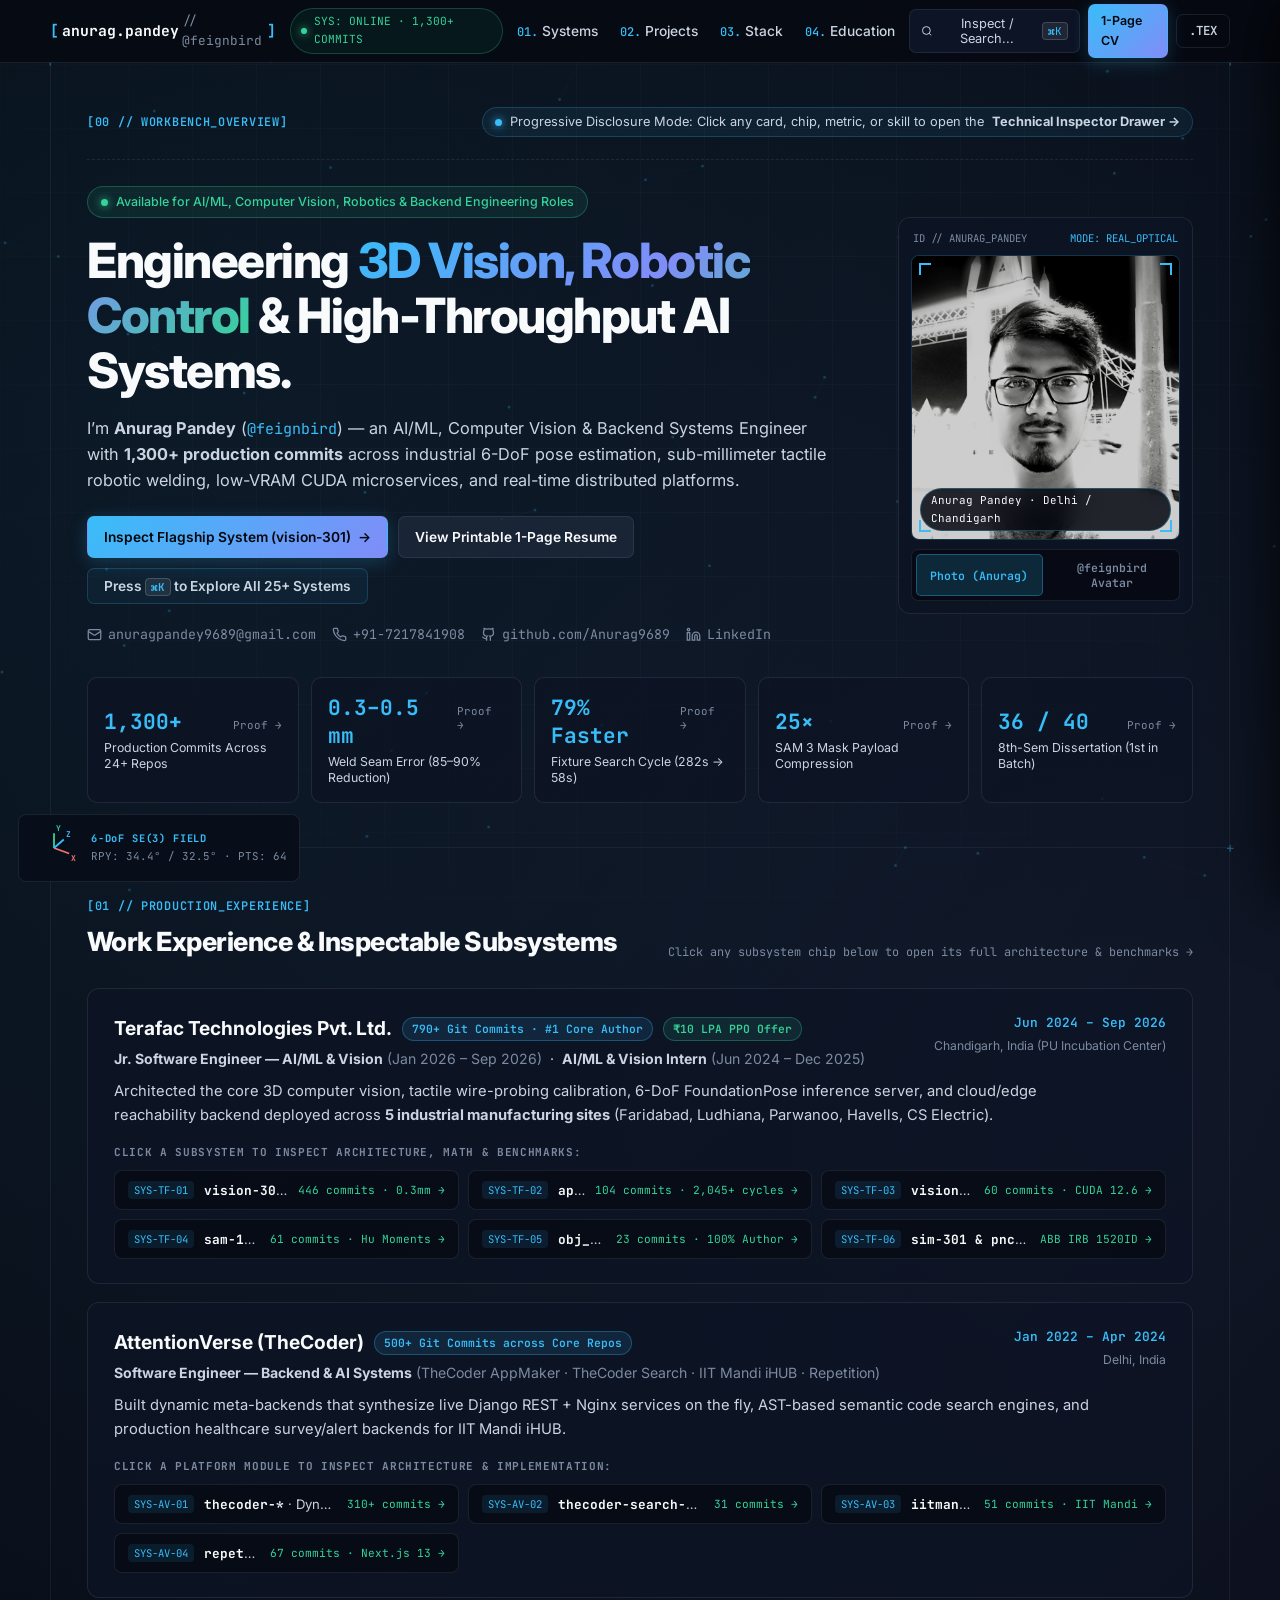
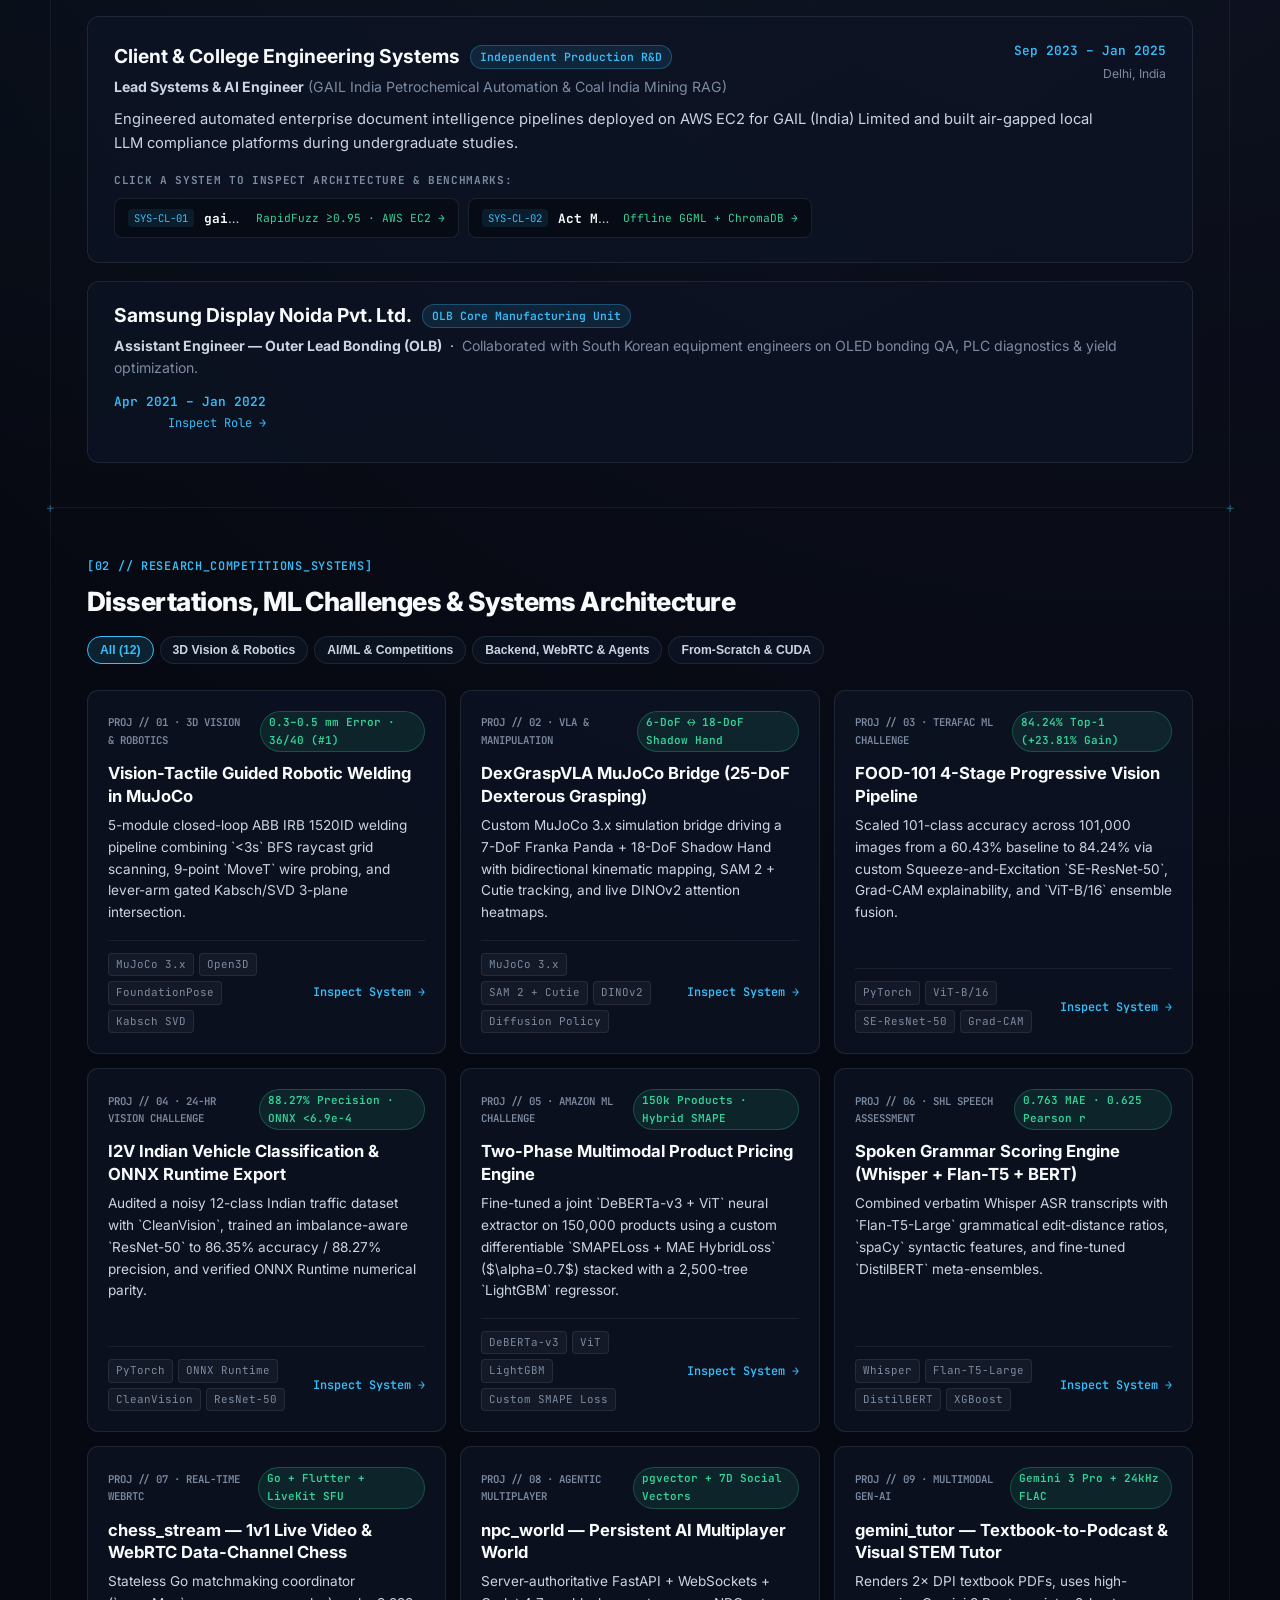
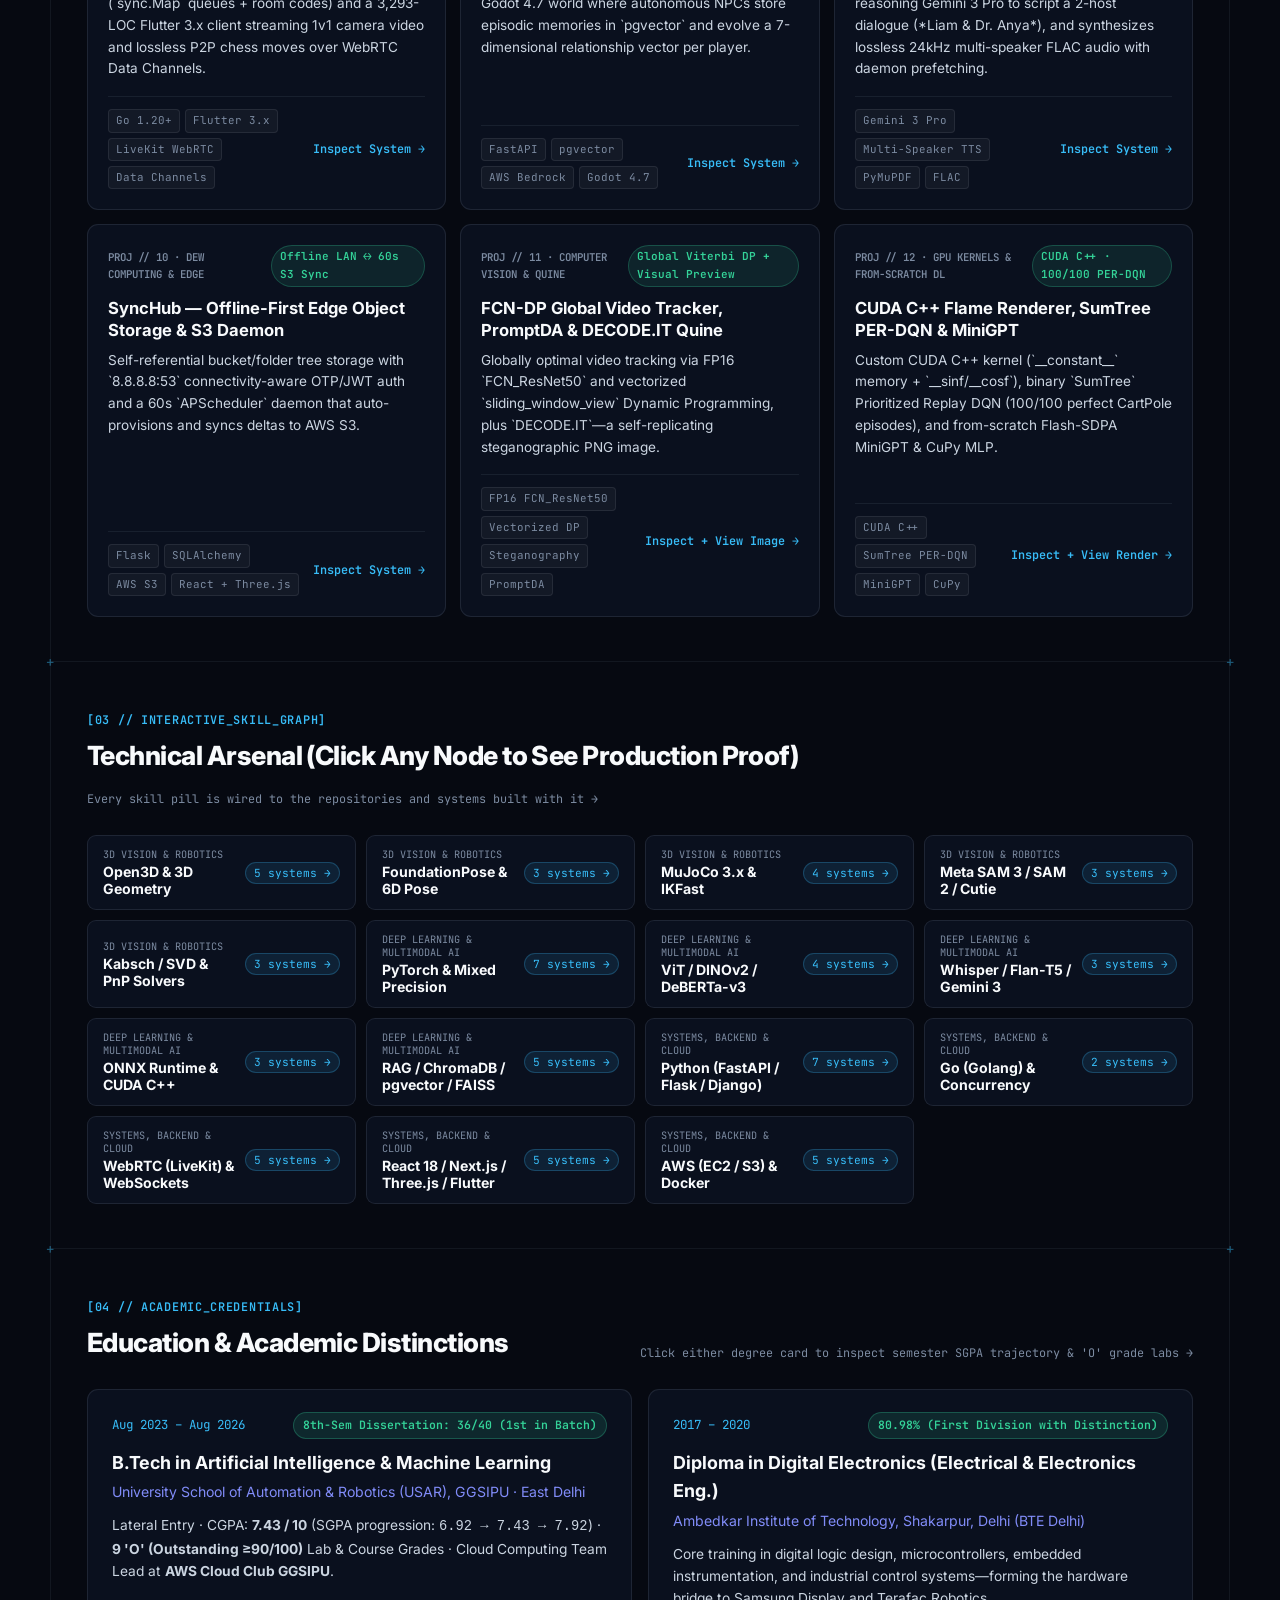
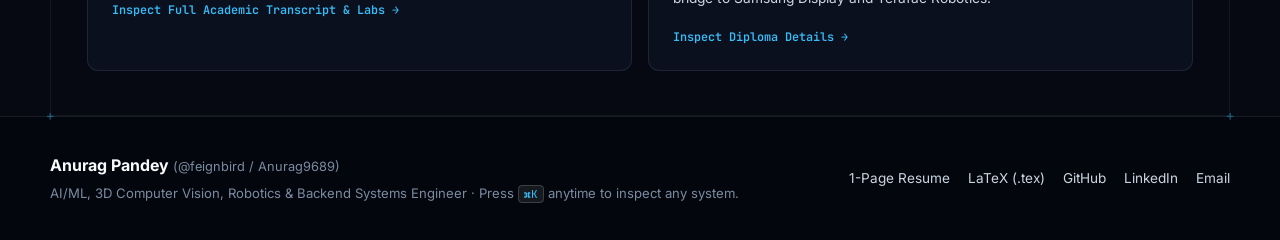
==== commit 54209b71: "Remove Act Master & GAIL line from AttentionVerse in CV; separate college/client systems on site" ====
--- a/index.html
+++ b/index.html
@@ -281,26 +281,26 @@
           </div>
         </article>
 
-        <!-- 2. AttentionVerse & Enterprise Client Systems -->
+        <!-- 2. AttentionVerse -->
         <article class="exp-card spotlight-card">
           <div class="exp-top">
             <div>
               <div class="exp-company-row">
-                <h3 class="exp-company">AttentionVerse (TheCoder) &amp; Enterprise Client Systems</h3>
-                <span class="commit-pill">500+ Git Commits across 10+ Repos</span>
+                <h3 class="exp-company">AttentionVerse (TheCoder)</h3>
+                <span class="commit-pill">500+ Git Commits across Core Repos</span>
               </div>
               <p class="exp-roles">
-                <strong>Software Engineer — Backend &amp; AI Systems</strong> <span class="dim">(TheCoder · IIT Mandi iHUB · Coal India · GAIL India)</span>
+                <strong>Software Engineer — Backend &amp; AI Systems</strong> <span class="dim">(TheCoder AppMaker · TheCoder Search · IIT Mandi iHUB · Repetition)</span>
               </p>
             </div>
             <div class="exp-meta">
-              <span class="exp-date">Jan 2022 – Jan 2025</span>
+              <span class="exp-date">Jan 2022 – Apr 2024</span>
               <span class="exp-loc">Delhi, India</span>
             </div>
           </div>
 
           <p class="exp-abstract">
-            Built dynamic meta-backends that synthesize live Django REST + Nginx services on the fly, AST-based semantic code search engines, offline quantized-LLM legal RAG platforms, and enterprise PDF/OCR automation pipelines.
+            Built dynamic meta-backends that synthesize live Django REST + Nginx services on the fly, AST-based semantic code search engines, and production healthcare survey/alert backends for IIT Mandi iHUB.
           </p>
 
           <div class="subsystem-label">CLICK A PLATFORM MODULE TO INSPECT ARCHITECTURE &amp; IMPLEMENTATION:</div>
@@ -323,22 +323,48 @@
               <span class="chip-stat">51 commits · IIT Mandi →</span>
             </button>
 
+            <button type="button" class="subsystem-chip" data-inspect="repetition-cerebro">
+              <span class="chip-code">SYS-AV-04</span>
+              <span class="chip-name"><strong>repetition &amp; cerebro</strong> · Spaced-Repetition &amp; Socratic Bots</span>
+              <span class="chip-stat">67 commits · Next.js 13 →</span>
+            </button>
+          </div>
+        </article>
+
+        <!-- 3. Client & College Engineering Systems -->
+        <article class="exp-card spotlight-card">
+          <div class="exp-top">
+            <div>
+              <div class="exp-company-row">
+                <h3 class="exp-company">Client &amp; College Engineering Systems</h3>
+                <span class="commit-pill">Independent Production R&amp;D</span>
+              </div>
+              <p class="exp-roles">
+                <strong>Lead Systems &amp; AI Engineer</strong> <span class="dim">(GAIL India Petrochemical Automation &amp; Coal India Mining RAG)</span>
+              </p>
+            </div>
+            <div class="exp-meta">
+              <span class="exp-date">Sep 2023 – Jan 2025</span>
+              <span class="exp-loc">Delhi, India</span>
+            </div>
+          </div>
+
+          <p class="exp-abstract">
+            Engineered automated enterprise document intelligence pipelines deployed on AWS EC2 for GAIL (India) Limited and built air-gapped local LLM compliance platforms during undergraduate studies.
+          </p>
+
+          <div class="subsystem-label">CLICK A SYSTEM TO INSPECT ARCHITECTURE &amp; BENCHMARKS:</div>
+          <div class="subsystem-grid">
+            <button type="button" class="subsystem-chip" data-inspect="gail-backend">
+              <span class="chip-code">SYS-CL-01</span>
+              <span class="chip-name"><strong>gail-backend</strong> · GAIL India PDF &amp; SAP Freight Automation</span>
+              <span class="chip-stat">RapidFuzz ≥0.95 · AWS EC2 →</span>
+            </button>
+
             <button type="button" class="subsystem-chip" data-inspect="coal-india-rag">
-              <span class="chip-code">SYS-AV-04</span>
+              <span class="chip-code">SYS-CL-02</span>
               <span class="chip-name"><strong>Act Master</strong> · Coal India Local Falcon-Q4 RAG Chatbot</span>
               <span class="chip-stat">Offline GGML + ChromaDB →</span>
-            </button>
-
-            <button type="button" class="subsystem-chip" data-inspect="gail-backend">
-              <span class="chip-code">SYS-CL-05</span>
-              <span class="chip-name"><strong>gail-backend</strong> · GAIL India PDF &amp; SAP Freight Automation</span>
-              <span class="chip-stat">RapidFuzz ≥0.95 · AWS EC2 →</span>
-            </button>
-
-            <button type="button" class="subsystem-chip" data-inspect="repetition-cerebro">
-              <span class="chip-code">SYS-AV-06</span>
-              <span class="chip-name"><strong>repetition &amp; cerebro</strong> · Spaced-Repetition &amp; Socratic Bots</span>
-              <span class="chip-stat">67 commits · Next.js 13 →</span>
             </button>
           </div>
         </article>
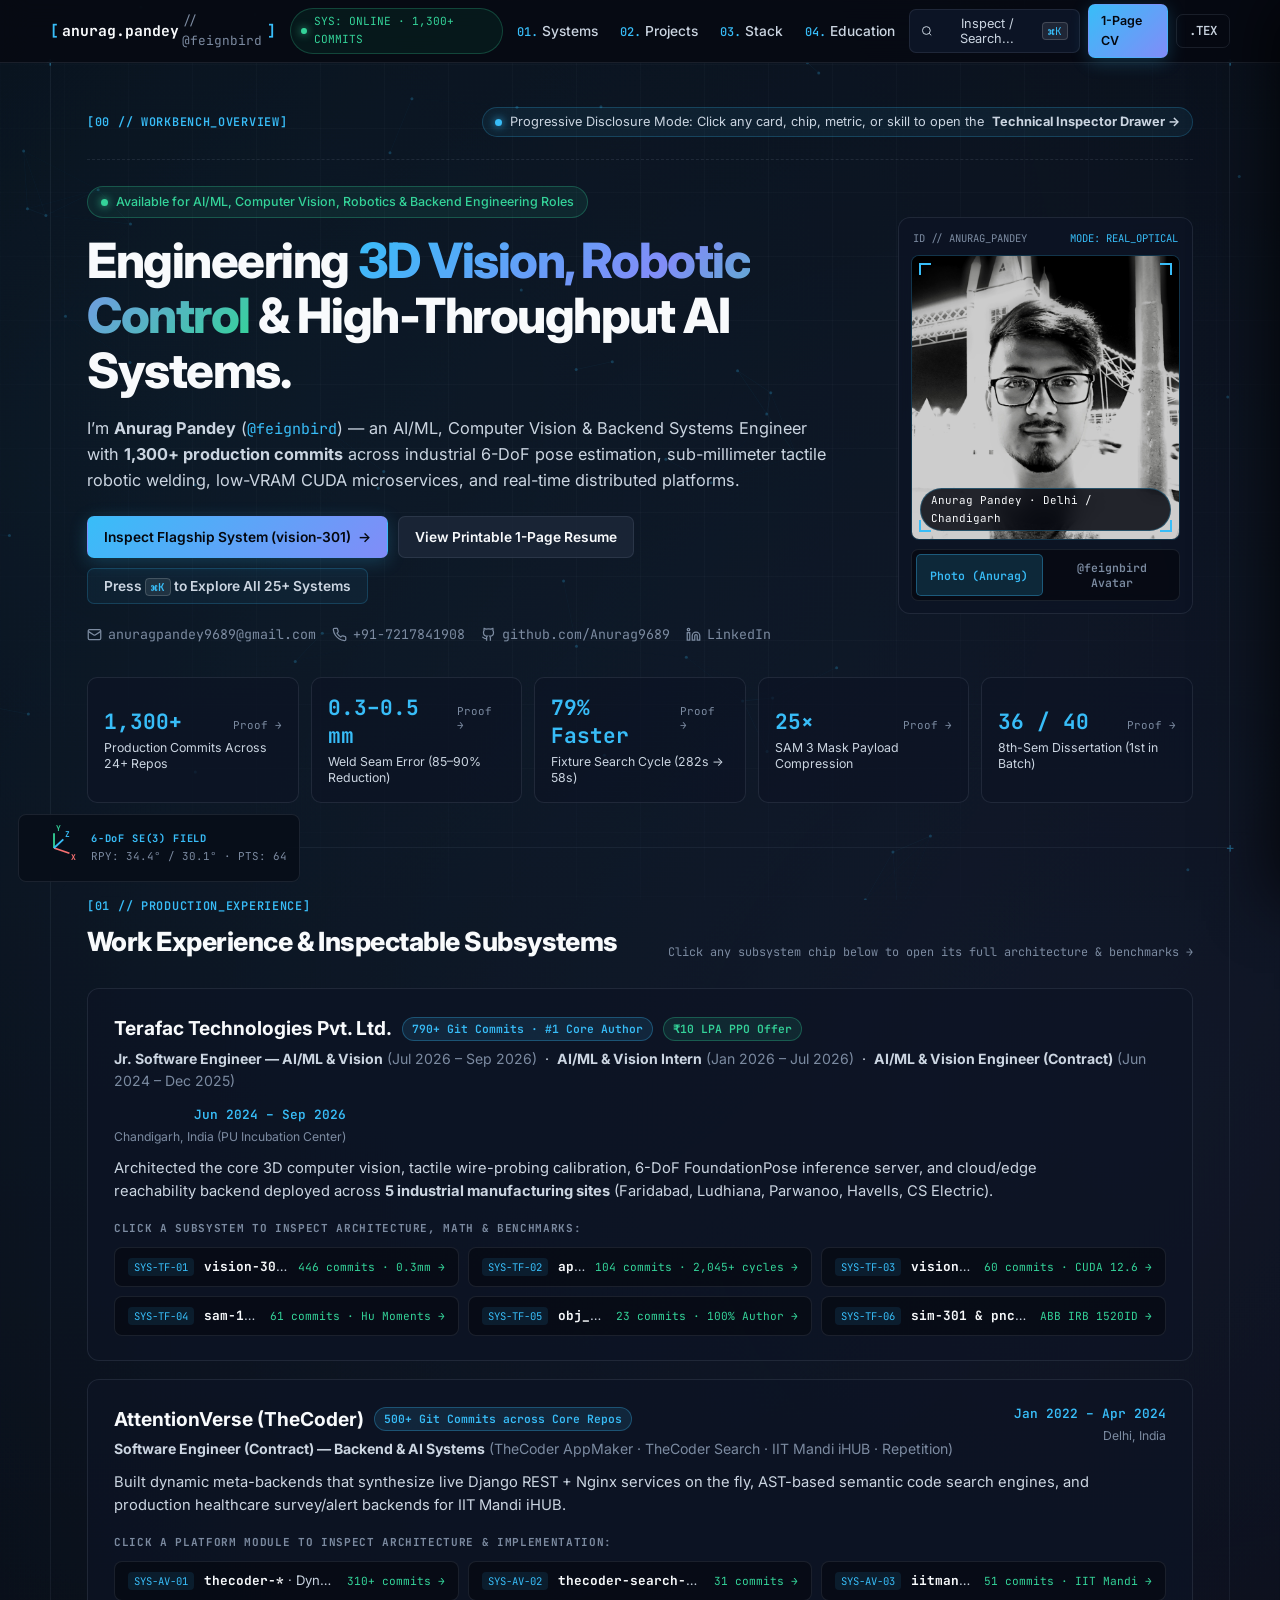
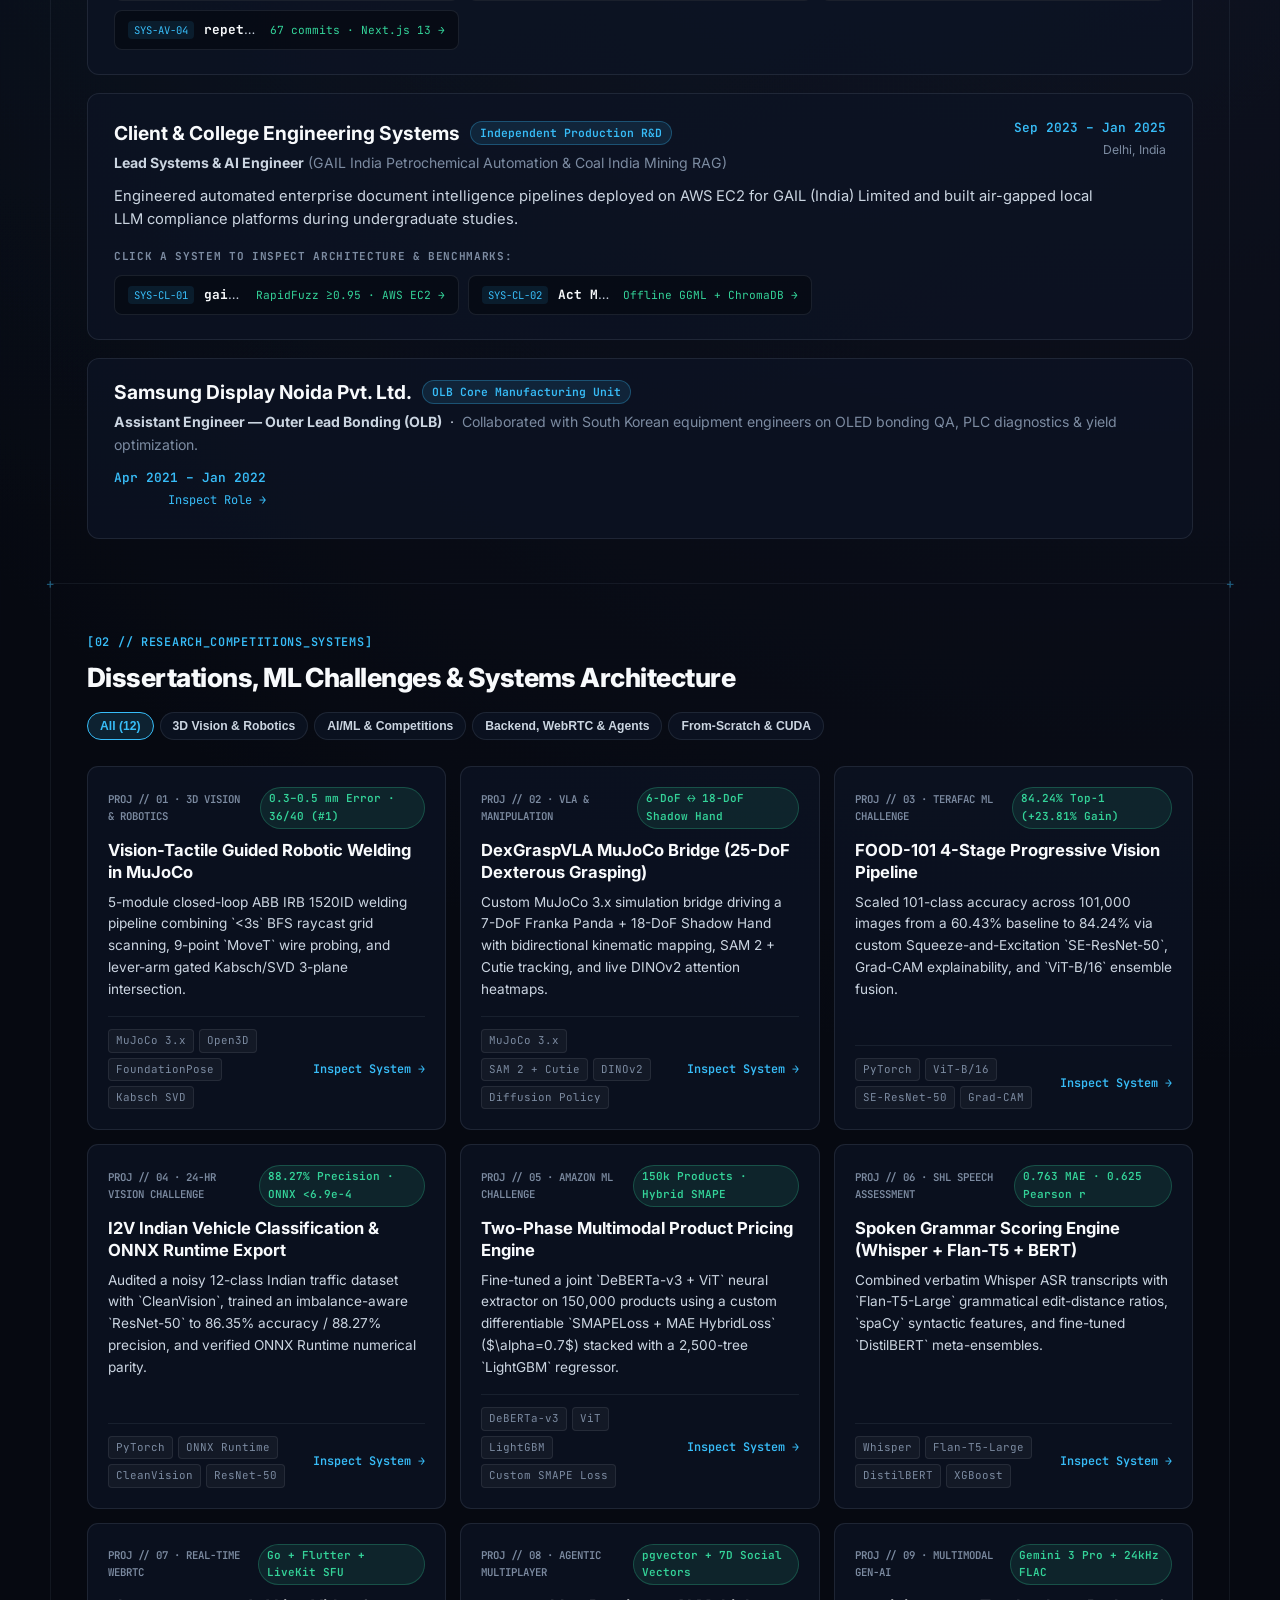
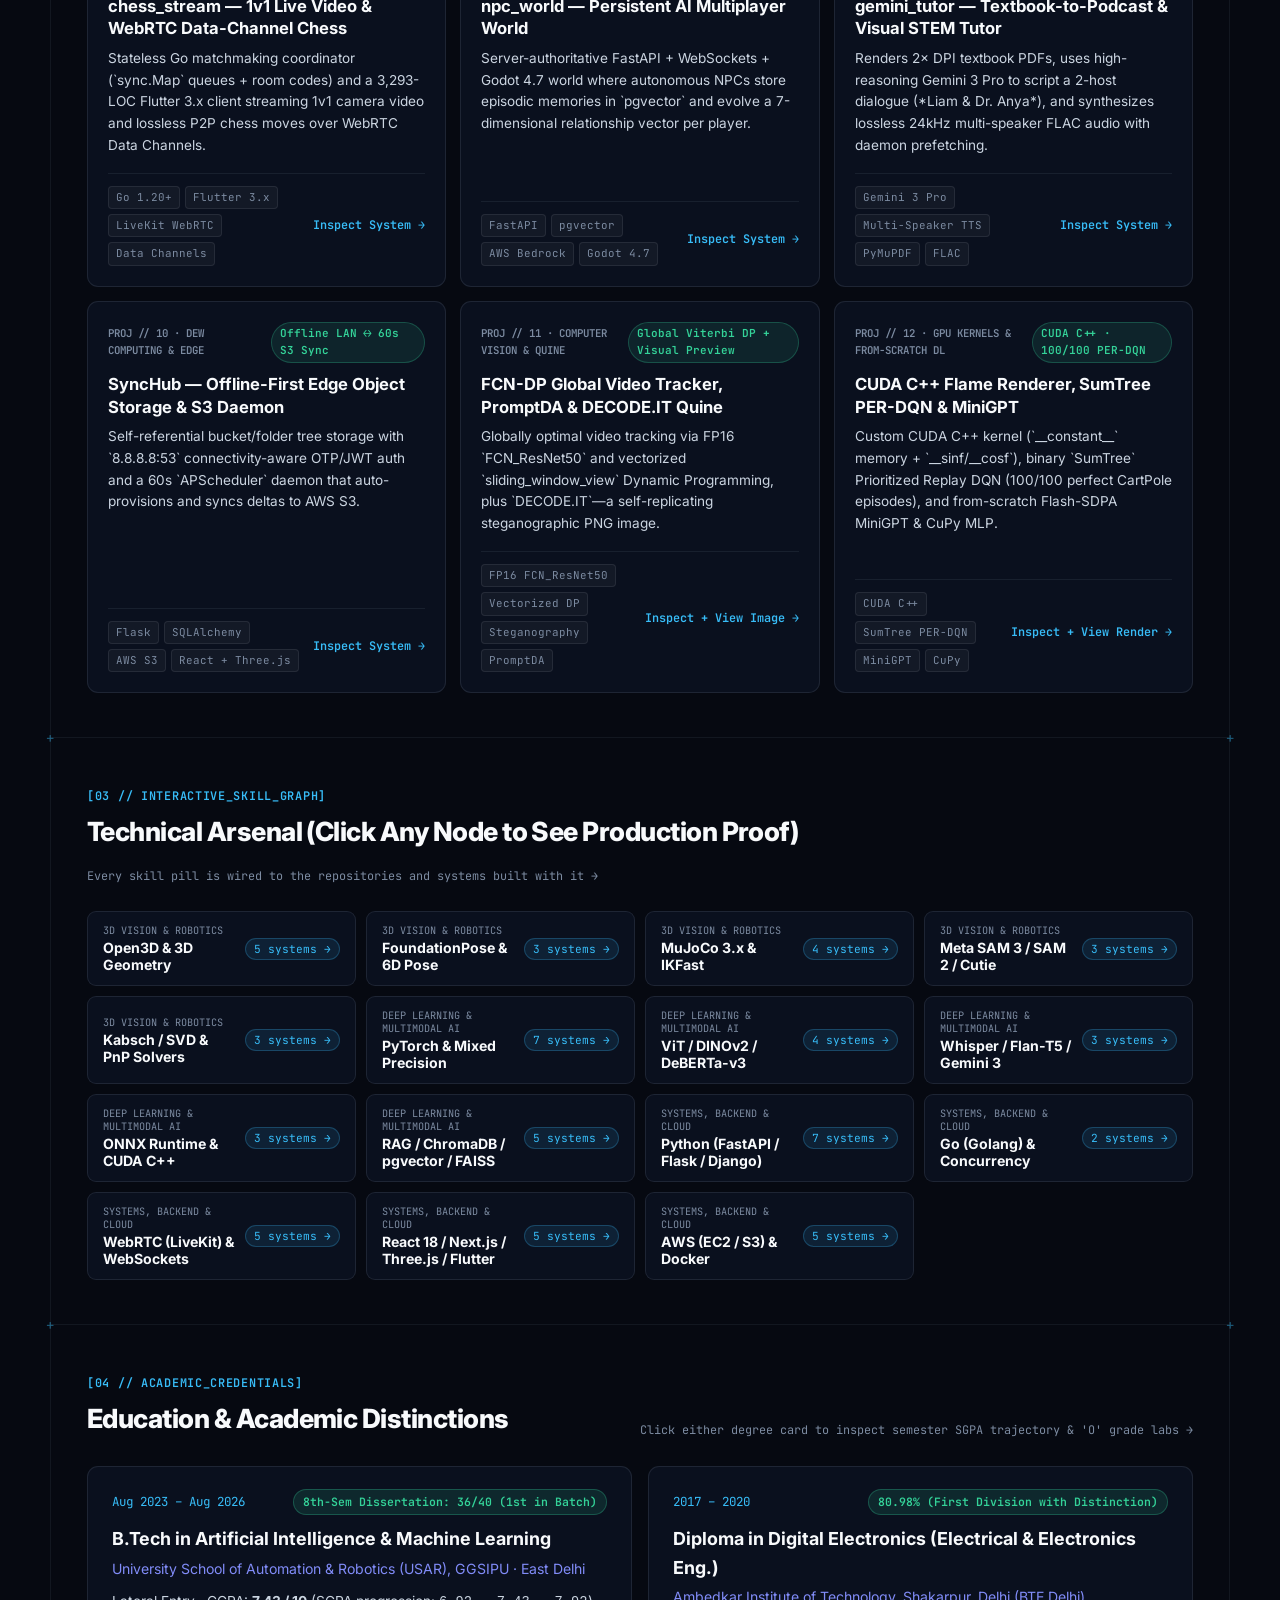
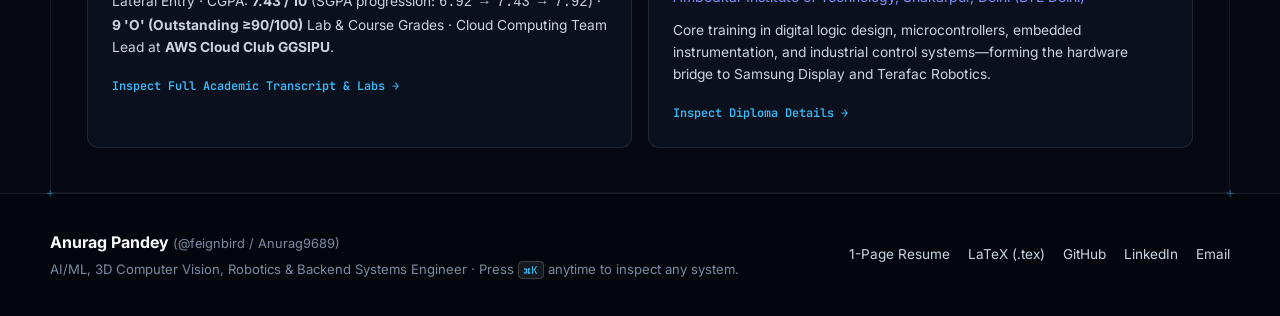
==== commit 661e736d: "Clarify college career timeline: AttentionVerse & Terafac contract, Jan-Jul 2026 internship, and Jul" ====
--- a/index.html
+++ b/index.html
@@ -227,8 +227,9 @@
                 <span class="ppo-pill">₹10 LPA PPO Offer</span>
               </div>
               <p class="exp-roles">
-                <strong>Jr. Software Engineer — AI/ML &amp; Vision</strong> <span class="dim">(Jan 2026 – Sep 2026)</span> &nbsp;·&nbsp;
-                <strong>AI/ML &amp; Vision Intern</strong> <span class="dim">(Jun 2024 – Dec 2025)</span>
+                <strong>Jr. Software Engineer — AI/ML &amp; Vision</strong> <span class="dim">(Jul 2026 – Sep 2026)</span> &nbsp;·&nbsp;
+                <strong>AI/ML &amp; Vision Intern</strong> <span class="dim">(Jan 2026 – Jul 2026)</span> &nbsp;·&nbsp;
+                <strong>AI/ML &amp; Vision Engineer (Contract)</strong> <span class="dim">(Jun 2024 – Dec 2025)</span>
               </p>
             </div>
             <div class="exp-meta">
@@ -290,7 +291,7 @@
                 <span class="commit-pill">500+ Git Commits across Core Repos</span>
               </div>
               <p class="exp-roles">
-                <strong>Software Engineer — Backend &amp; AI Systems</strong> <span class="dim">(TheCoder AppMaker · TheCoder Search · IIT Mandi iHUB · Repetition)</span>
+                <strong>Software Engineer (Contract) — Backend &amp; AI Systems</strong> <span class="dim">(TheCoder AppMaker · TheCoder Search · IIT Mandi iHUB · Repetition)</span>
               </p>
             </div>
             <div class="exp-meta">
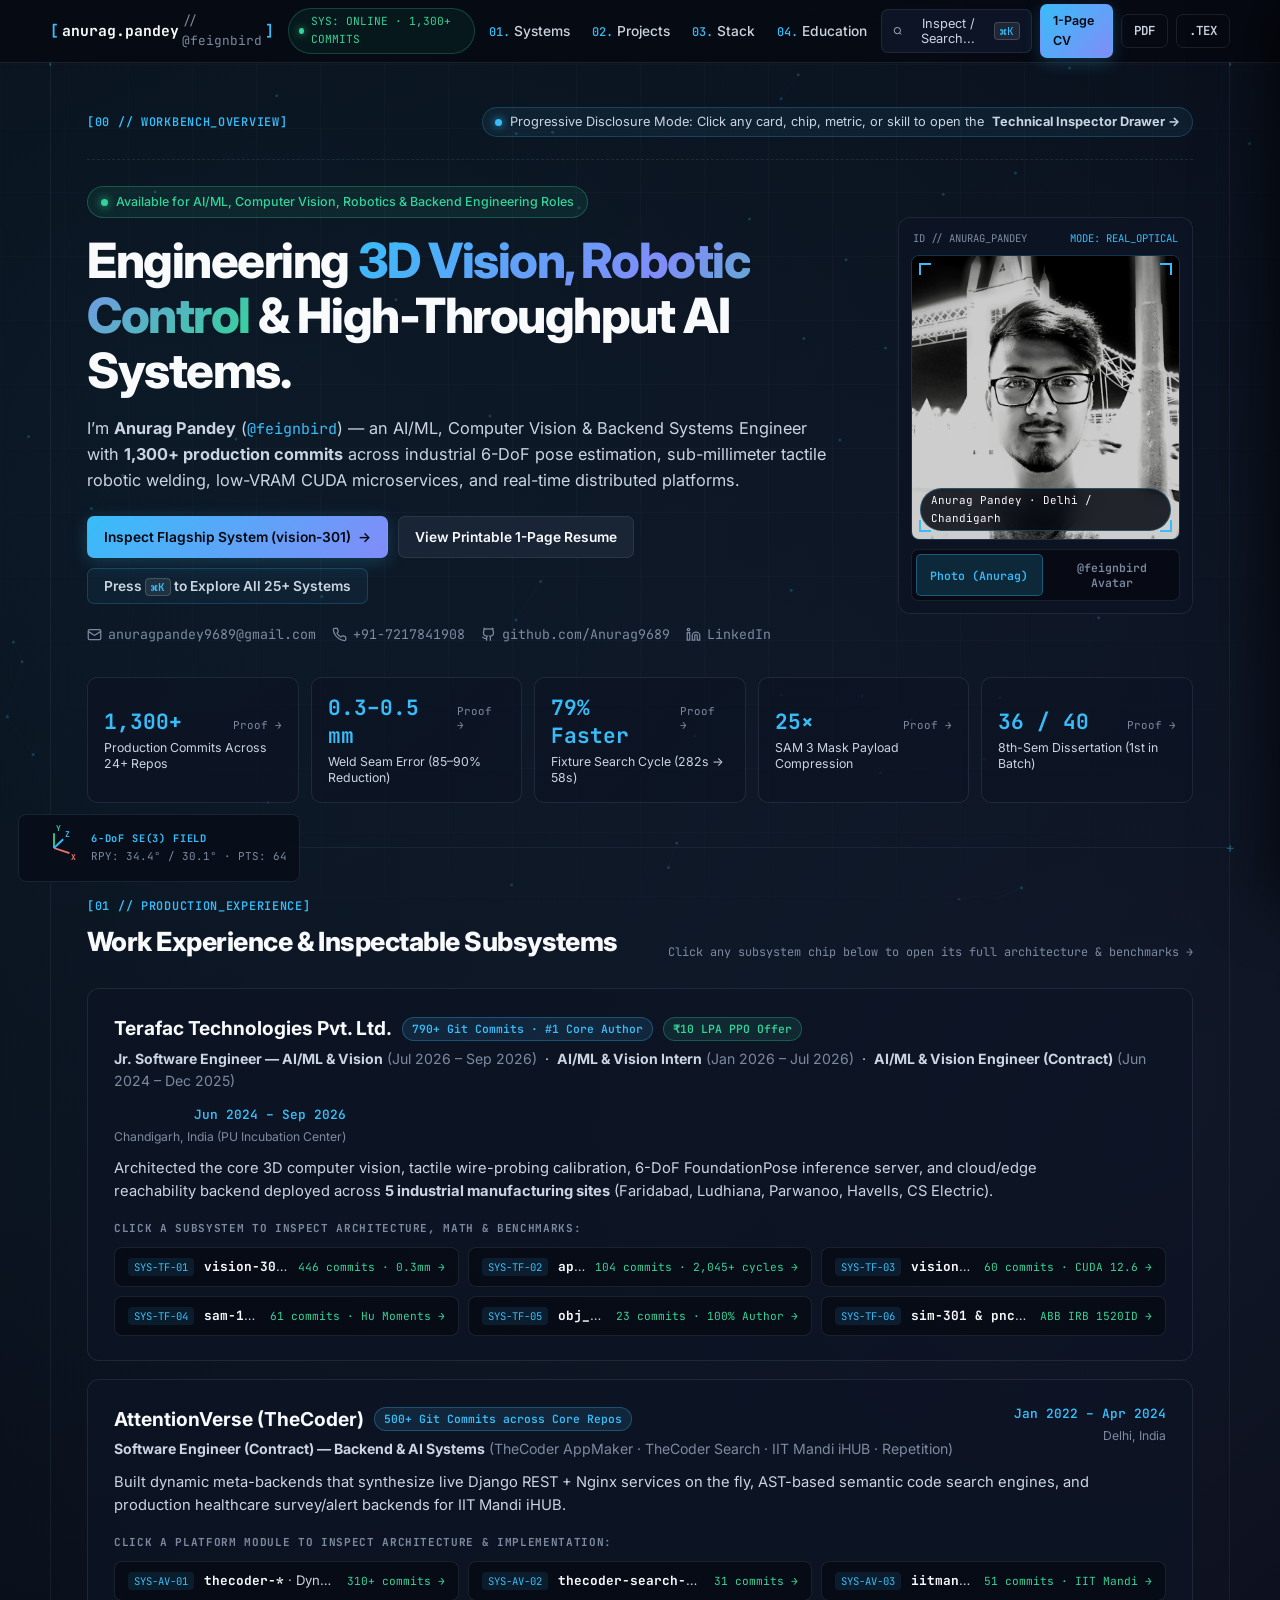
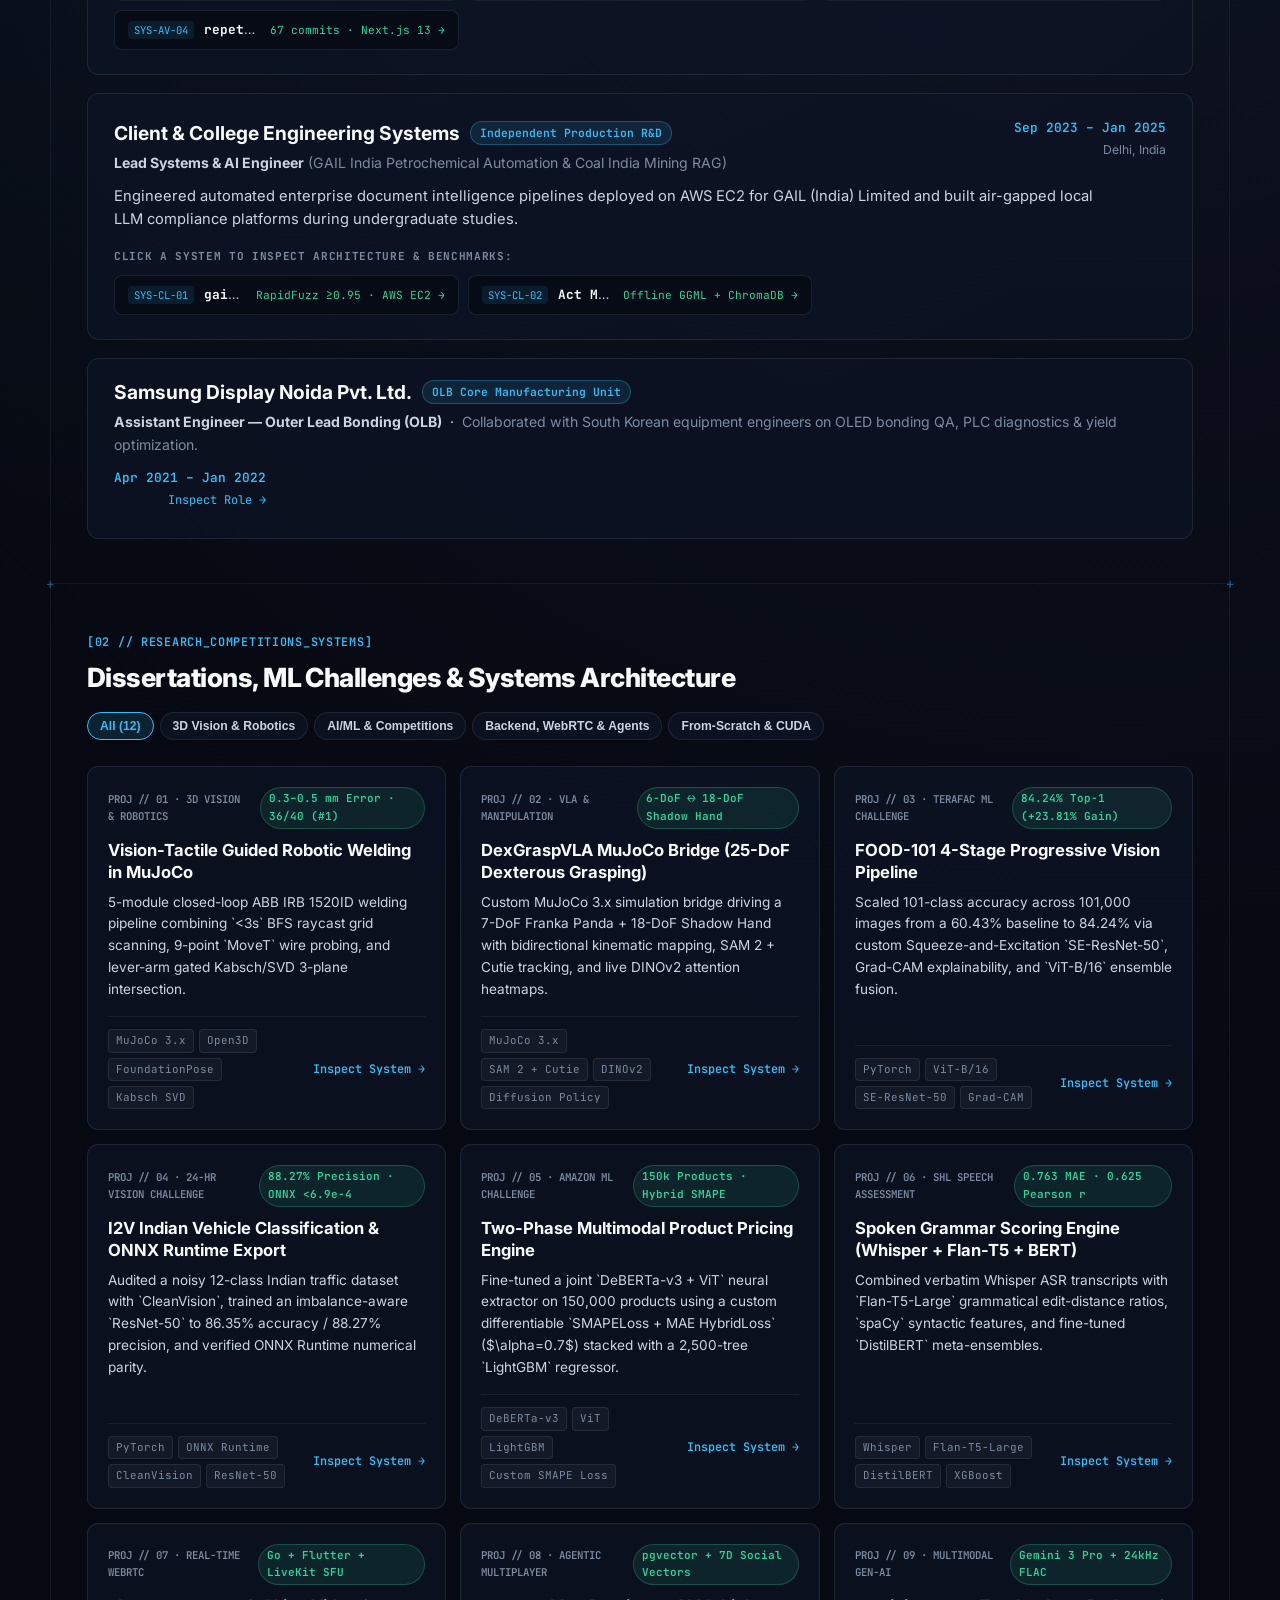
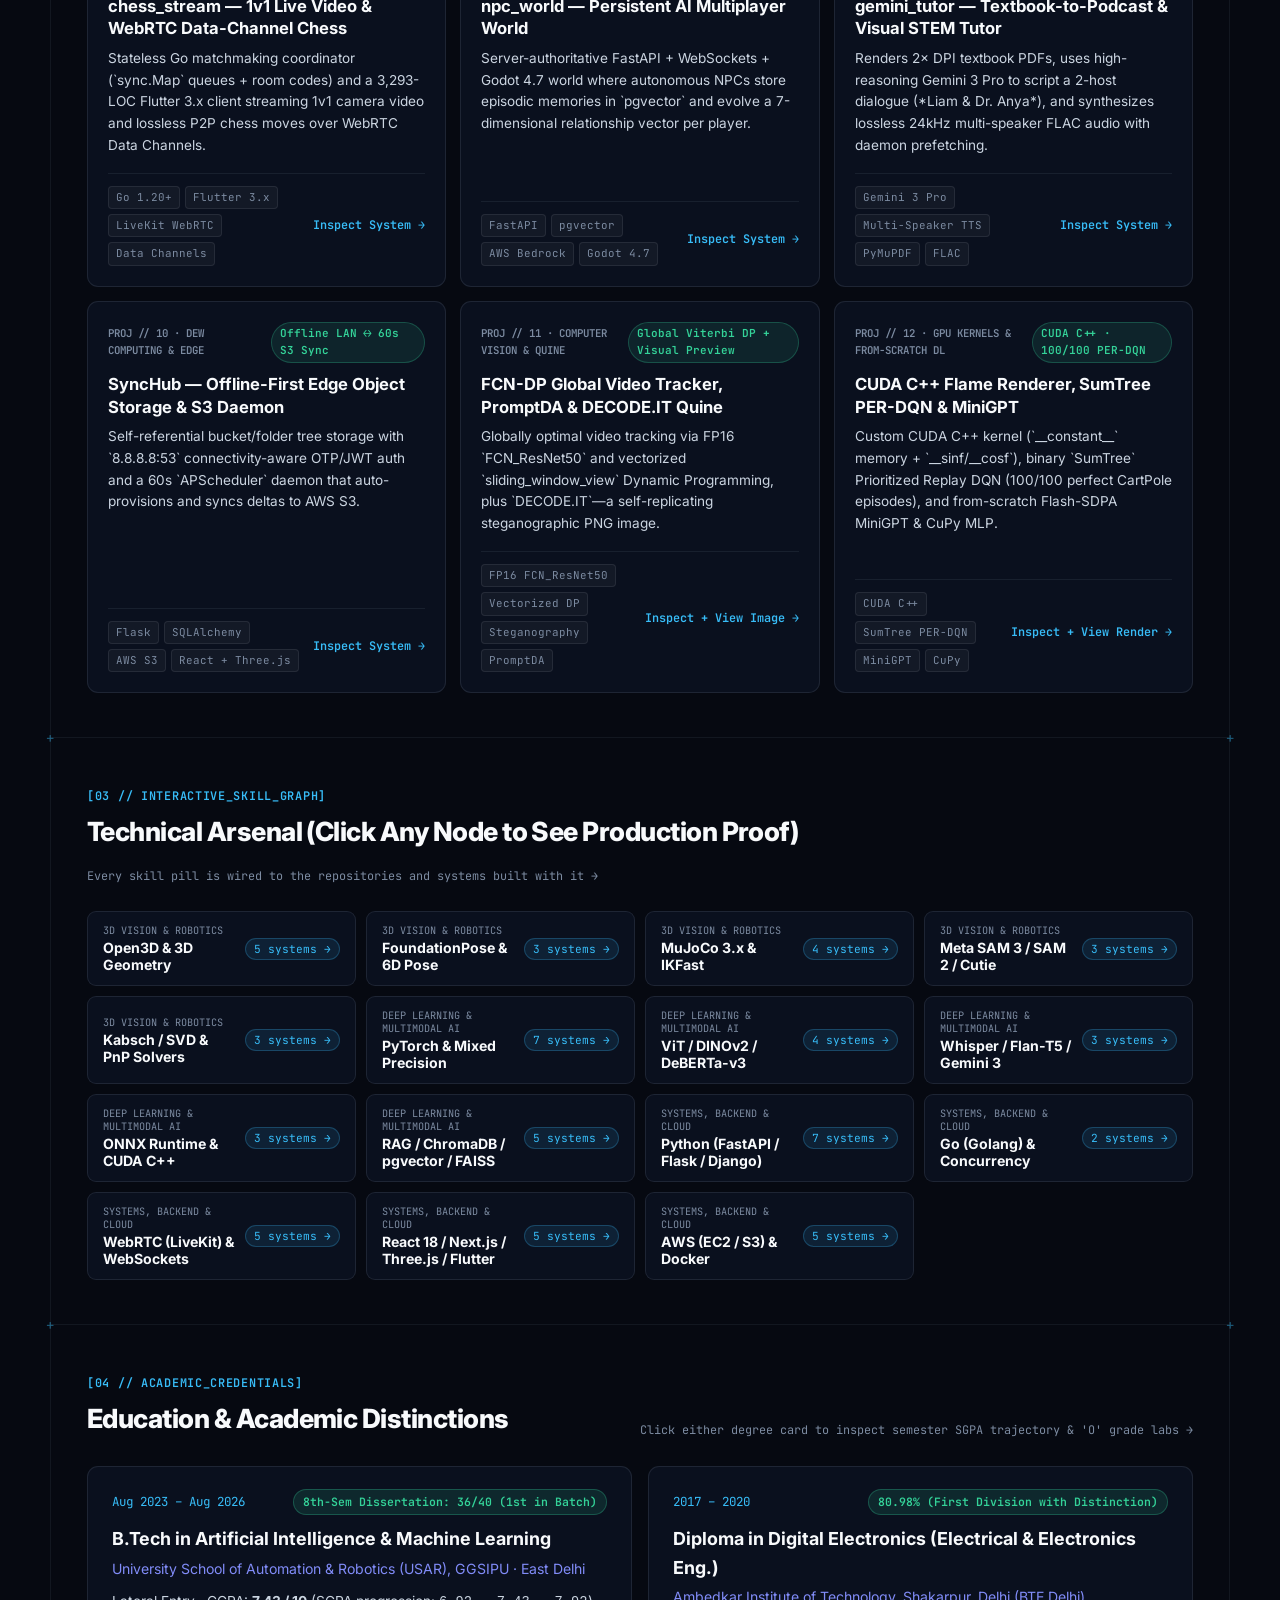
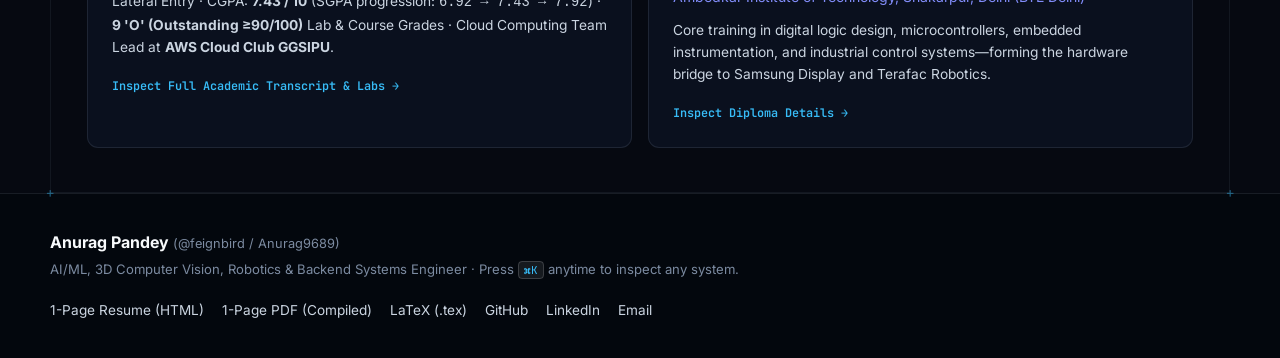
==== commit 02d7379c: "feat(resume): compile strictly 1-page LaTeX PDF with vector Times and Courier fonts and add direct d" ====
--- a/index.html
+++ b/index.html
@@ -56,6 +56,7 @@
           <kbd>⌘K</kbd>
         </button>
         <a href="resume.html" target="_blank" class="btn btn-primary btn-sm">1-Page CV</a>
+        <a href="Anurag_Pandey_Resume.pdf" download class="btn btn-outline btn-sm hide-sm" title="Download Compiled 1-Page PDF">PDF</a>
         <a href="Anurag_Pandey_Resume.tex" download class="btn btn-outline btn-sm hide-sm" title="Download LaTeX Resume Source">.TEX</a>
       </div>
     </div>
@@ -754,7 +755,8 @@
         <p class="footer-copy">AI/ML, 3D Computer Vision, Robotics &amp; Backend Systems Engineer · Press <kbd>⌘K</kbd> anytime to inspect any system.</p>
       </div>
       <div class="footer-links">
-        <a href="resume.html" target="_blank">1-Page Resume</a>
+        <a href="resume.html" target="_blank">1-Page Resume (HTML)</a>
+        <a href="Anurag_Pandey_Resume.pdf" download>1-Page PDF (Compiled)</a>
         <a href="Anurag_Pandey_Resume.tex" download>LaTeX (.tex)</a>
         <a href="https://github.com/Anurag9689" target="_blank" rel="noopener">GitHub</a>
         <a href="https://www.linkedin.com/in/-anurag-pandey-/" target="_blank" rel="noopener">LinkedIn</a>
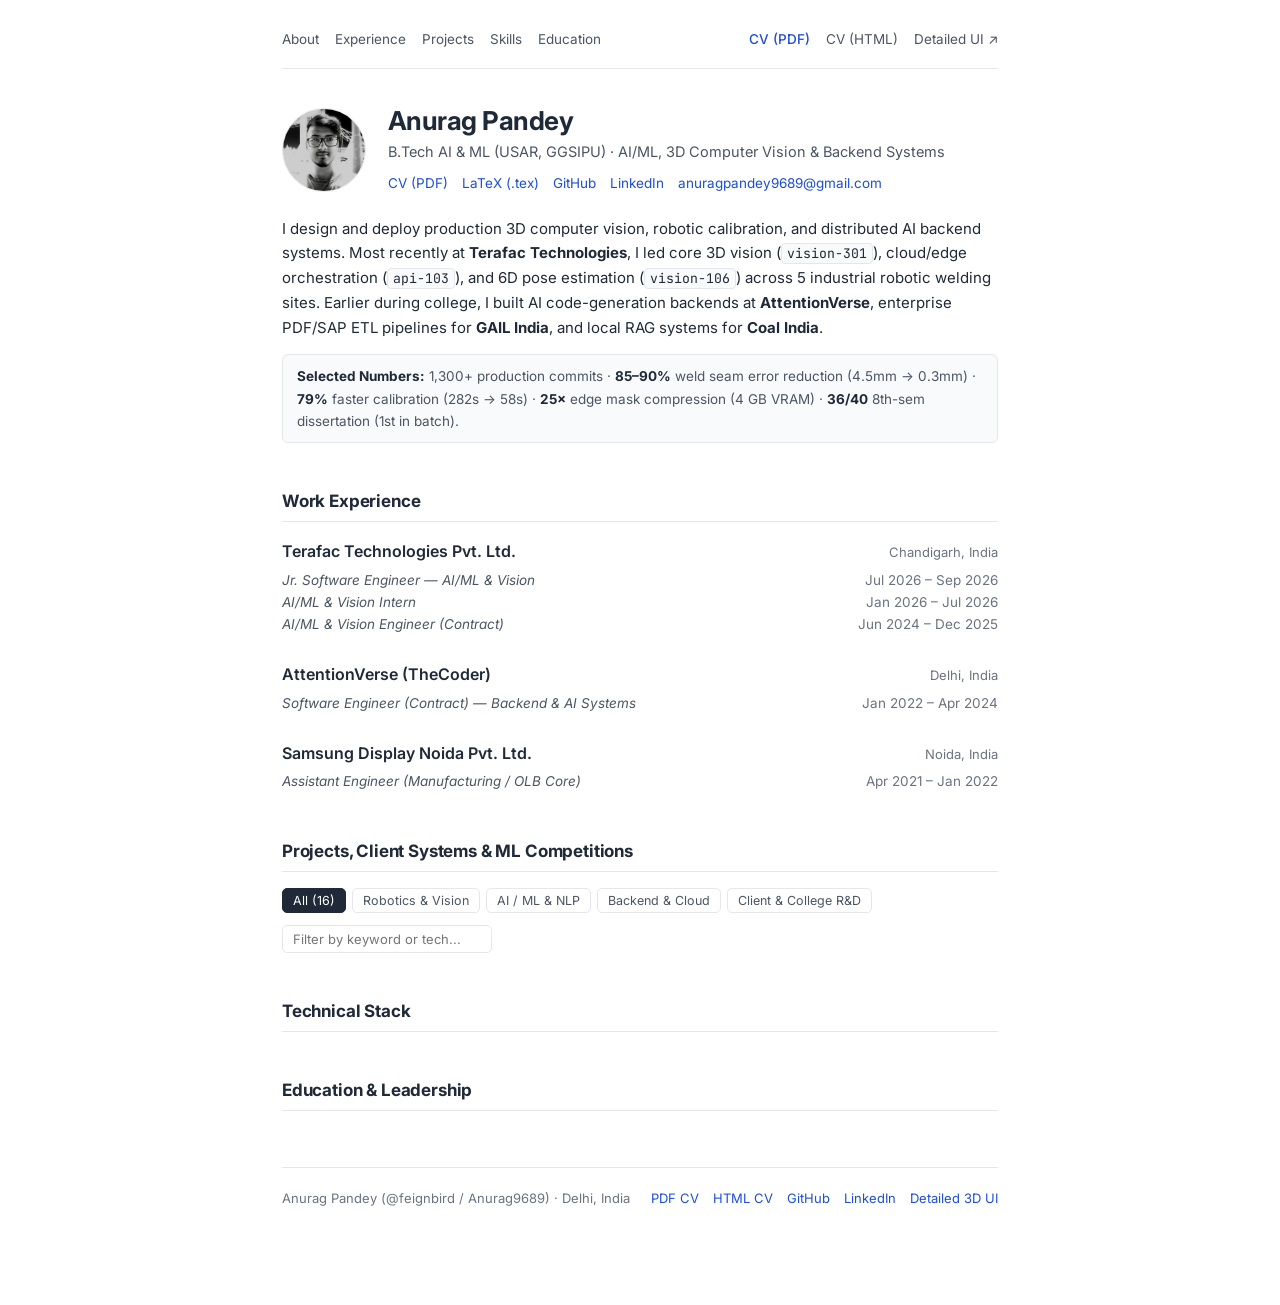
==== commit edd92cdf: "feat(ui): port full portfolio into clean distraction-free Demo 04 (Academic AI Researcher) theme" ====
--- a/index.html
+++ b/index.html
@@ -3,767 +3,135 @@
 <head>
   <meta charset="UTF-8" />
   <meta name="viewport" content="width=device-width, initial-scale=1.0" />
-  <title>Anurag Pandey (@feignbird) — AI/ML, 3D Computer Vision &amp; Robotics Systems Engineer</title>
-  <meta name="description" content="Systems & AI Engineering Workbench of Anurag Pandey (@feignbird / Anurag9689) — AI/ML, 3D Computer Vision, Robotics & Backend Systems Engineer. 1,300+ production commits across 6-DoF pose estimation, tactile robotic welding, MuJoCo simulation, and distributed microservices." />
+  <title>Anurag Pandey — AI/ML, 3D Computer Vision &amp; Backend Systems Engineer</title>
+  <meta name="description" content="Portfolio of Anurag Pandey (@feignbird / Anurag9689) — AI/ML, 3D Computer Vision, Robotics & Backend Systems Engineer." />
   <link rel="preconnect" href="https://fonts.googleapis.com" />
   <link rel="preconnect" href="https://fonts.gstatic.com" crossorigin />
-  <link href="https://fonts.googleapis.com/css2?family=Inter:wght@300;400;500;600;700;800&family=JetBrains+Mono:wght@400;500;600;700&display=swap" rel="stylesheet" />
+  <link href="https://fonts.googleapis.com/css2?family=Inter:wght@400;500;600;700&family=JetBrains+Mono:wght@400;500&display=swap" rel="stylesheet" />
   <link rel="stylesheet" href="styles.css" />
 </head>
 <body>
-  <!-- Interactive 3D Point-Cloud Canvas Background -->
-  <canvas id="bg-canvas" aria-hidden="true"></canvas>
+  <div class="page">
+    <nav class="topnav">
+      <div class="topnav-links">
+        <a href="#top">About</a>
+        <a href="#experience">Experience</a>
+        <a href="#projects">Projects</a>
+        <a href="#skills">Skills</a>
+        <a href="#education">Education</a>
+      </div>
+      <div class="topnav-actions">
+        <a href="Anurag_Pandey_Resume.pdf" target="_blank" class="primary-link">CV (PDF)</a>
+        <a href="resume.html" target="_blank">CV (HTML)</a>
+        <a href="detailed-ui/index.html" title="Open previous detailed 3D workbench UI">Detailed UI ↗</a>
+      </div>
+    </nav>
 
-  <!-- Blueprint Grid Overlay -->
-  <div class="blueprint-grid" aria-hidden="true"></div>
-
-  <!-- Bottom-Left 3D Coordinate Triad HUD -->
-  <div class="hud-triad" aria-hidden="true" title="Live 3D Point-Cloud Telemetry">
-    <canvas id="triad-canvas" width="54" height="54"></canvas>
-    <div class="triad-meta">
-      <span class="triad-title">6-DoF SE(3) FIELD</span>
-      <span class="triad-coords" id="triad-coords">RPY: 0.0° / 0.0° · PTS: 75</span>
-    </div>
-  </div>
-
-  <!-- Top IDE / HUD Telemetry Bar -->
-  <header class="navbar">
-    <div class="nav-container">
-      <div class="nav-left">
-        <a href="#top" class="brand">
-          <span class="brand-bracket">[</span>
-          <span class="brand-name">anurag.pandey</span>
-          <span class="brand-alias">// @feignbird</span>
-          <span class="brand-bracket">]</span>
-        </a>
-        <div class="telemetry-pill hide-mobile">
-          <span class="status-led"></span>
-          <span>SYS: ONLINE · 1,300+ COMMITS</span>
-        </div>
-      </div>
-
-      <nav class="nav-links">
-        <a href="#experience"><span class="nav-idx">01.</span>Systems</a>
-        <a href="#projects"><span class="nav-idx">02.</span>Projects</a>
-        <a href="#skills"><span class="nav-idx">03.</span>Stack</a>
-        <a href="#education"><span class="nav-idx">04.</span>Education</a>
-      </nav>
-
-      <div class="nav-actions">
-        <button type="button" class="cmdk-trigger" id="cmdk-open-btn" title="Open Command Palette (Ctrl+K / ⌘K)">
-          <svg width="14" height="14" viewBox="0 0 24 24" fill="none" stroke="currentColor" stroke-width="2"><circle cx="11" cy="11" r="8"/><line x1="21" y1="21" x2="16.65" y2="16.65"/></svg>
-          <span>Inspect / Search...</span>
-          <kbd>⌘K</kbd>
-        </button>
-        <a href="resume.html" target="_blank" class="btn btn-primary btn-sm">1-Page CV</a>
-        <a href="Anurag_Pandey_Resume.pdf" download class="btn btn-outline btn-sm hide-sm" title="Download Compiled 1-Page PDF">PDF</a>
-        <a href="Anurag_Pandey_Resume.tex" download class="btn btn-outline btn-sm hide-sm" title="Download LaTeX Resume Source">.TEX</a>
-      </div>
-    </div>
-  </header>
-
-  <main id="top" class="workbench-shell">
-    <!-- ====================================================================
-         [00 // HERO & TELEMETRY WORKBENCH]
-         ==================================================================== -->
-    <section class="hero-section blueprint-cell">
-      <span class="crosshair ch-tl">+</span>
-      <span class="crosshair ch-tr">+</span>
-      <span class="crosshair ch-bl">+</span>
-      <span class="crosshair ch-br">+</span>
-
-      <div class="coord-bar">
-        <span class="coord-tag">[00 // WORKBENCH_OVERVIEW]</span>
-        <span class="coord-hint">
-          <span class="pulse-dot"></span>
-          Progressive Disclosure Mode: Click any card, chip, metric, or skill to open the <strong>Technical Inspector Drawer →</strong>
-        </span>
-      </div>
-
-      <div class="hero-grid">
-        <div class="hero-content">
-          <div class="status-pill">
-            <span class="status-dot"></span>
-            Available for AI/ML, Computer Vision, Robotics &amp; Backend Engineering Roles
-          </div>
-
-          <h1 class="hero-title">
-            Engineering <span class="gradient-text">3D Vision, Robotic Control</span> &amp; High-Throughput AI Systems.
-          </h1>
-
-          <p class="hero-subtitle">
-            I’m <strong>Anurag Pandey</strong> (<span class="mono-accent">@feignbird</span>) — an AI/ML, Computer Vision &amp; Backend Systems Engineer with <strong>1,300+ production commits</strong> across industrial 6-DoF pose estimation, sub-millimeter tactile robotic welding, low-VRAM CUDA microservices, and real-time distributed platforms.
-          </p>
-
-          <div class="hero-cta">
-            <button type="button" class="btn btn-primary" data-inspect="vision-301">
-              <span>Inspect Flagship System (vision-301)</span>
-              <span class="btn-arrow">→</span>
-            </button>
-            <a href="resume.html" target="_blank" class="btn btn-secondary">
-              View Printable 1-Page Resume
-            </a>
-            <button type="button" class="btn btn-ghost" id="hero-cmdk-btn">
-              <span>Press <kbd>⌘K</kbd> to Explore All 25+ Systems</span>
-            </button>
-          </div>
-
-          <div class="quick-links">
-            <a href="mailto:anuragpandey9689@gmail.com" class="quick-link">
-              <svg width="15" height="15" viewBox="0 0 24 24" fill="none" stroke="currentColor" stroke-width="2"><rect x="2" y="4" width="20" height="16" rx="2"/><path d="m22 7-8.97 5.7a1.94 1.94 0 0 1-2.06 0L2 7"/></svg>
-              anuragpandey9689@gmail.com
-            </a>
-            <a href="tel:+917217841908" class="quick-link">
-              <svg width="15" height="15" viewBox="0 0 24 24" fill="none" stroke="currentColor" stroke-width="2"><path d="M22 16.92v3a2 2 0 0 1-2.18 2 19.79 19.79 0 0 1-8.63-3.07 19.5 19.5 0 0 1-6-6 19.79 19.79 0 0 1-3.07-8.67A2 2 0 0 1 4.11 2h3a2 2 0 0 1 2 1.72 12.84 12.84 0 0 0 .7 2.81 2 2 0 0 1-.45 2.11L8.09 9.91a16 16 0 0 0 6 6l1.27-1.27a2 2 0 0 1 2.11-.45 12.84 12.84 0 0 0 2.81.7A2 2 0 0 1 22 16.92z"/></svg>
-              +91-7217841908
-            </a>
-            <a href="https://github.com/Anurag9689" target="_blank" rel="noopener" class="quick-link">
-              <svg width="15" height="15" viewBox="0 0 24 24" fill="none" stroke="currentColor" stroke-width="2"><path d="M15 22v-4a4.8 4.8 0 0 0-1-3.5c3 0 6-2 6-5.5.08-1.25-.27-2.48-1-3.5.28-1.15.28-2.35 0-3.5 0 0-1 0-3 1.5-2.64-.5-5.36-.5-8 0C6 2 5 2 5 2c-.3 1.15-.3 2.35 0 3.5A5.403 5.403 0 0 0 4 9c0 3.5 3 5.5 6 5.5-.39.49-.68 1.05-.85 1.65-.17.6-.22 1.23-.15 1.85v4"/><path d="M9 18c-4.51 2-5-2-7-2"/></svg>
-              github.com/Anurag9689
-            </a>
-            <a href="https://www.linkedin.com/in/-anurag-pandey-/" target="_blank" rel="noopener" class="quick-link">
-              <svg width="15" height="15" viewBox="0 0 24 24" fill="none" stroke="currentColor" stroke-width="2"><path d="M16 8a6 6 0 0 1 6 6v7h-4v-7a2 2 0 0 0-2-2 2 2 0 0 0-2 2v7h-4v-7a6 6 0 0 1 6-6z"/><rect x="2" y="9" width="4" height="12"/><circle cx="4" cy="4" r="2"/></svg>
-              LinkedIn
-            </a>
-          </div>
-        </div>
-
-        <!-- Technical HUD Portrait & @feignbird Avatar Frame -->
-        <div class="hero-profile-card spotlight-card">
-          <div class="hud-header">
-            <span class="hud-id">ID // ANURAG_PANDEY</span>
-            <span class="hud-mode" id="hud-mode-label">MODE: REAL_OPTICAL</span>
-          </div>
-          <div class="profile-image-frame">
-            <span class="hud-corner hc-tl"></span>
-            <span class="hud-corner hc-tr"></span>
-            <span class="hud-corner hc-bl"></span>
-            <span class="hud-corner hc-br"></span>
-            <img id="profile-img-real" src="assets/20220822_002536.jpg" alt="Anurag Pandey" class="profile-img active" />
-            <img id="profile-img-avatar" src="assets/AnuragAvatar1.jpeg" alt="feignbird Avatar" class="profile-img" />
-            <div class="profile-badge-overlay">
-              <span class="badge-tag" id="profile-caption">Anurag Pandey · Delhi / Chandigarh</span>
-            </div>
-          </div>
-          <div class="profile-switcher" role="group" aria-label="Switch between photo and avatar">
-            <button type="button" class="switch-btn active" data-target="real">
-              Photo (Anurag)
-            </button>
-            <button type="button" class="switch-btn" data-target="avatar">
-              @feignbird Avatar
-            </button>
+    <header id="top">
+      <div class="hero">
+        <img src="assets/20220822_002536.jpg" alt="Anurag Pandey" class="avatar" />
+        <div>
+          <h1>Anurag Pandey</h1>
+          <div class="hero-sub">B.Tech AI &amp; ML (USAR, GGSIPU) · AI/ML, 3D Computer Vision &amp; Backend Systems</div>
+          <div class="hero-links">
+            <a href="Anurag_Pandey_Resume.pdf" target="_blank">CV (PDF)</a>
+            <a href="Anurag_Pandey_Resume.tex" download>LaTeX (.tex)</a>
+            <a href="https://github.com/Anurag9689" target="_blank" rel="noopener">GitHub</a>
+            <a href="https://www.linkedin.com/in/-anurag-pandey-/" target="_blank" rel="noopener">LinkedIn</a>
+            <a href="mailto:anuragpandey9689@gmail.com">anuragpandey9689@gmail.com</a>
           </div>
         </div>
       </div>
 
-      <!-- 5 Interactive Telemetry Metric Cards (Click to Inspect Proof) -->
-      <div class="metrics-bar">
-        <button type="button" class="metric-card spotlight-card" data-inspect="metric-commits">
-          <div class="metric-top">
-            <span class="metric-value">1,300+</span>
-            <span class="inspect-cue">Proof →</span>
-          </div>
-          <span class="metric-label">Production Commits Across 24+ Repos</span>
-        </button>
+      <p class="bio">
+        I design and deploy production 3D computer vision, robotic calibration, and distributed AI backend systems.
+        Most recently at <strong>Terafac Technologies</strong>, I led core 3D vision (<code>vision-301</code>), cloud/edge orchestration (<code>api-103</code>), and 6D pose estimation (<code>vision-106</code>) across 5 industrial robotic welding sites. Earlier during college, I built AI code-generation backends at <strong>AttentionVerse</strong>, enterprise PDF/SAP ETL pipelines for <strong>GAIL India</strong>, and local RAG systems for <strong>Coal India</strong>.
+      </p>
 
-        <button type="button" class="metric-card spotlight-card" data-inspect="metric-precision">
-          <div class="metric-top">
-            <span class="metric-value">0.3–0.5 mm</span>
-            <span class="inspect-cue">Proof →</span>
-          </div>
-          <span class="metric-label">Weld Seam Error (85–90% Reduction)</span>
-        </button>
+      <div class="metrics-line">
+        <strong>Selected Numbers:</strong> 1,300+ production commits · <strong>85–90%</strong> weld seam error reduction (4.5mm → 0.3mm) · <strong>79%</strong> faster calibration (282s → 58s) · <strong>25×</strong> edge mask compression (4 GB VRAM) · <strong>36/40</strong> 8th-sem dissertation (1st in batch).
+      </div>
+    </header>
 
-        <button type="button" class="metric-card spotlight-card" data-inspect="metric-calibration">
-          <div class="metric-top">
-            <span class="metric-value">79% Faster</span>
-            <span class="inspect-cue">Proof →</span>
-          </div>
-          <span class="metric-label">Fixture Search Cycle (282s → 58s)</span>
-        </button>
+    <section id="experience">
+      <h2>Work Experience</h2>
 
-        <button type="button" class="metric-card spotlight-card" data-inspect="metric-compression">
-          <div class="metric-top">
-            <span class="metric-value">25×</span>
-            <span class="inspect-cue">Proof →</span>
-          </div>
-          <span class="metric-label">SAM 3 Mask Payload Compression</span>
-        </button>
+      <!-- Terafac Technologies -->
+      <div class="exp-block">
+        <div class="exp-header">
+          <span class="exp-company">Terafac Technologies Pvt. Ltd.</span>
+          <span class="exp-loc">Chandigarh, India</span>
+        </div>
+        <div class="role-list">
+          <div class="role-item"><span>Jr. Software Engineer — AI/ML &amp; Vision</span><span class="role-date">Jul 2026 – Sep 2026</span></div>
+          <div class="role-item"><span>AI/ML &amp; Vision Intern</span><span class="role-date">Jan 2026 – Jul 2026</span></div>
+          <div class="role-item"><span>AI/ML &amp; Vision Engineer (Contract)</span><span class="role-date">Jun 2024 – Dec 2025</span></div>
+        </div>
+        <ul class="exp-bullets" id="terafac-bullets"></ul>
+      </div>
 
-        <button type="button" class="metric-card spotlight-card" data-inspect="metric-dissertation">
-          <div class="metric-top">
-            <span class="metric-value">36 / 40</span>
-            <span class="inspect-cue">Proof →</span>
-          </div>
-          <span class="metric-label">8th-Sem Dissertation (1st in Batch)</span>
-        </button>
+      <!-- AttentionVerse -->
+      <div class="exp-block">
+        <div class="exp-header">
+          <span class="exp-company">AttentionVerse (TheCoder)</span>
+          <span class="exp-loc">Delhi, India</span>
+        </div>
+        <div class="role-list">
+          <div class="role-item"><span>Software Engineer (Contract) — Backend &amp; AI Systems</span><span class="role-date">Jan 2022 – Apr 2024</span></div>
+        </div>
+        <ul class="exp-bullets" id="attentionverse-bullets"></ul>
+      </div>
+
+      <!-- Samsung Display -->
+      <div class="exp-block">
+        <div class="exp-header">
+          <span class="exp-company">Samsung Display Noida Pvt. Ltd.</span>
+          <span class="exp-loc">Noida, India</span>
+        </div>
+        <div class="role-list">
+          <div class="role-item"><span>Assistant Engineer (Manufacturing / OLB Core)</span><span class="role-date">Apr 2021 – Jan 2022</span></div>
+        </div>
+        <ul class="exp-bullets" id="samsung-bullets"></ul>
       </div>
     </section>
 
-    <!-- ====================================================================
-         [01 // WORK EXPERIENCE — ABSTRACT SURFACE + SUBSYSTEM CHIPS]
-         ==================================================================== -->
-    <section id="experience" class="section blueprint-cell">
-      <span class="crosshair ch-bl">+</span>
-      <span class="crosshair ch-br">+</span>
-
-      <div class="section-header">
-        <div class="section-title-row">
-          <div>
-            <span class="section-tag">[01 // PRODUCTION_EXPERIENCE]</span>
-            <h2 class="section-title">Work Experience &amp; Inspectable Subsystems</h2>
-          </div>
-          <span class="section-hint">Click any subsystem chip below to open its full architecture &amp; benchmarks →</span>
+    <section id="projects">
+      <h2>Projects, Client Systems &amp; ML Competitions</h2>
+      <div class="proj-controls">
+        <div class="filter-tabs" id="filter-tabs">
+          <button type="button" class="filter-btn active" data-filter="all">All (16)</button>
+          <button type="button" class="filter-btn" data-filter="robotics">Robotics &amp; Vision</button>
+          <button type="button" class="filter-btn" data-filter="aiml">AI / ML &amp; NLP</button>
+          <button type="button" class="filter-btn" data-filter="backend">Backend &amp; Cloud</button>
+          <button type="button" class="filter-btn" data-filter="client">Client &amp; College R&amp;D</button>
         </div>
+        <input type="search" id="proj-search" class="proj-search" placeholder="Filter by keyword or tech..." aria-label="Filter projects" />
       </div>
-
-      <div class="exp-stack">
-        <!-- 1. Terafac Technologies -->
-        <article class="exp-card spotlight-card">
-          <div class="exp-top">
-            <div>
-              <div class="exp-company-row">
-                <h3 class="exp-company">Terafac Technologies Pvt. Ltd.</h3>
-                <span class="commit-pill">790+ Git Commits · #1 Core Author</span>
-                <span class="ppo-pill">₹10 LPA PPO Offer</span>
-              </div>
-              <p class="exp-roles">
-                <strong>Jr. Software Engineer — AI/ML &amp; Vision</strong> <span class="dim">(Jul 2026 – Sep 2026)</span> &nbsp;·&nbsp;
-                <strong>AI/ML &amp; Vision Intern</strong> <span class="dim">(Jan 2026 – Jul 2026)</span> &nbsp;·&nbsp;
-                <strong>AI/ML &amp; Vision Engineer (Contract)</strong> <span class="dim">(Jun 2024 – Dec 2025)</span>
-              </p>
-            </div>
-            <div class="exp-meta">
-              <span class="exp-date">Jun 2024 – Sep 2026</span>
-              <span class="exp-loc">Chandigarh, India (PU Incubation Center)</span>
-            </div>
-          </div>
-
-          <p class="exp-abstract">
-            Architected the core 3D computer vision, tactile wire-probing calibration, 6-DoF FoundationPose inference server, and cloud/edge reachability backend deployed across <strong>5 industrial manufacturing sites</strong> (Faridabad, Ludhiana, Parwanoo, Havells, CS Electric).
-          </p>
-
-          <div class="subsystem-label">CLICK A SUBSYSTEM TO INSPECT ARCHITECTURE, MATH &amp; BENCHMARKS:</div>
-          <div class="subsystem-grid">
-            <button type="button" class="subsystem-chip" data-inspect="vision-301">
-              <span class="chip-code">SYS-TF-01</span>
-              <span class="chip-name"><strong>vision-301</strong> · 3D Vision &amp; Tactile Engine</span>
-              <span class="chip-stat">446 commits · 0.3mm →</span>
-            </button>
-
-            <button type="button" class="subsystem-chip" data-inspect="api-103">
-              <span class="chip-code">SYS-TF-02</span>
-              <span class="chip-name"><strong>api-103 &amp; pnc-api</strong> · Cloud Hub &amp; 64-Ray J6 Raycaster</span>
-              <span class="chip-stat">104 commits · 2,045+ cycles →</span>
-            </button>
-
-            <button type="button" class="subsystem-chip" data-inspect="vision-106">
-              <span class="chip-code">SYS-TF-03</span>
-              <span class="chip-name"><strong>vision-106</strong> · Low-VRAM (4GB) &amp; Orin NX 6D Pose Server</span>
-              <span class="chip-stat">60 commits · CUDA 12.6 →</span>
-            </button>
-
-            <button type="button" class="subsystem-chip" data-inspect="sam-microservices">
-              <span class="chip-code">SYS-TF-04</span>
-              <span class="chip-name"><strong>sam-101..106</strong> · SAM 3.1 Video &amp; 25× Mask Compression</span>
-              <span class="chip-stat">61 commits · Hu Moments →</span>
-            </button>
-
-            <button type="button" class="subsystem-chip" data-inspect="obj-maker">
-              <span class="chip-code">SYS-TF-05</span>
-              <span class="chip-name"><strong>obj_maker</strong> · ISO-10303 STEP Compiler &amp; Gemini 3.5 Agents</span>
-              <span class="chip-stat">23 commits · 100% Author →</span>
-            </button>
-
-            <button type="button" class="subsystem-chip" data-inspect="sim-pnc-301">
-              <span class="chip-code">SYS-TF-06</span>
-              <span class="chip-name"><strong>sim-301 &amp; pnc-301</strong> · MuJoCo Digital Twin &amp; BVH Seam Ranker</span>
-              <span class="chip-stat">ABB IRB 1520ID →</span>
-            </button>
-          </div>
-        </article>
-
-        <!-- 2. AttentionVerse -->
-        <article class="exp-card spotlight-card">
-          <div class="exp-top">
-            <div>
-              <div class="exp-company-row">
-                <h3 class="exp-company">AttentionVerse (TheCoder)</h3>
-                <span class="commit-pill">500+ Git Commits across Core Repos</span>
-              </div>
-              <p class="exp-roles">
-                <strong>Software Engineer (Contract) — Backend &amp; AI Systems</strong> <span class="dim">(TheCoder AppMaker · TheCoder Search · IIT Mandi iHUB · Repetition)</span>
-              </p>
-            </div>
-            <div class="exp-meta">
-              <span class="exp-date">Jan 2022 – Apr 2024</span>
-              <span class="exp-loc">Delhi, India</span>
-            </div>
-          </div>
-
-          <p class="exp-abstract">
-            Built dynamic meta-backends that synthesize live Django REST + Nginx services on the fly, AST-based semantic code search engines, and production healthcare survey/alert backends for IIT Mandi iHUB.
-          </p>
-
-          <div class="subsystem-label">CLICK A PLATFORM MODULE TO INSPECT ARCHITECTURE &amp; IMPLEMENTATION:</div>
-          <div class="subsystem-grid">
-            <button type="button" class="subsystem-chip" data-inspect="thecoder-ecosystem">
-              <span class="chip-code">SYS-AV-01</span>
-              <span class="chip-name"><strong>thecoder-*</strong> · Dynamic DRF/Nginx Generator &amp; C Parser</span>
-              <span class="chip-stat">310+ commits →</span>
-            </button>
-
-            <button type="button" class="subsystem-chip" data-inspect="thecoder-search">
-              <span class="chip-code">SYS-AV-02</span>
-              <span class="chip-name"><strong>thecoder-search-2</strong> · AST + Call-Graph ChromaDB Search</span>
-              <span class="chip-stat">31 commits →</span>
-            </button>
-
-            <button type="button" class="subsystem-chip" data-inspect="iit-mandi-health">
-              <span class="chip-code">SYS-AV-03</span>
-              <span class="chip-name"><strong>iitmandi-health-api</strong> · Medical OCR &amp; Doctor Alert Backend</span>
-              <span class="chip-stat">51 commits · IIT Mandi →</span>
-            </button>
-
-            <button type="button" class="subsystem-chip" data-inspect="repetition-cerebro">
-              <span class="chip-code">SYS-AV-04</span>
-              <span class="chip-name"><strong>repetition &amp; cerebro</strong> · Spaced-Repetition &amp; Socratic Bots</span>
-              <span class="chip-stat">67 commits · Next.js 13 →</span>
-            </button>
-          </div>
-        </article>
-
-        <!-- 3. Client & College Engineering Systems -->
-        <article class="exp-card spotlight-card">
-          <div class="exp-top">
-            <div>
-              <div class="exp-company-row">
-                <h3 class="exp-company">Client &amp; College Engineering Systems</h3>
-                <span class="commit-pill">Independent Production R&amp;D</span>
-              </div>
-              <p class="exp-roles">
-                <strong>Lead Systems &amp; AI Engineer</strong> <span class="dim">(GAIL India Petrochemical Automation &amp; Coal India Mining RAG)</span>
-              </p>
-            </div>
-            <div class="exp-meta">
-              <span class="exp-date">Sep 2023 – Jan 2025</span>
-              <span class="exp-loc">Delhi, India</span>
-            </div>
-          </div>
-
-          <p class="exp-abstract">
-            Engineered automated enterprise document intelligence pipelines deployed on AWS EC2 for GAIL (India) Limited and built air-gapped local LLM compliance platforms during undergraduate studies.
-          </p>
-
-          <div class="subsystem-label">CLICK A SYSTEM TO INSPECT ARCHITECTURE &amp; BENCHMARKS:</div>
-          <div class="subsystem-grid">
-            <button type="button" class="subsystem-chip" data-inspect="gail-backend">
-              <span class="chip-code">SYS-CL-01</span>
-              <span class="chip-name"><strong>gail-backend</strong> · GAIL India PDF &amp; SAP Freight Automation</span>
-              <span class="chip-stat">RapidFuzz ≥0.95 · AWS EC2 →</span>
-            </button>
-
-            <button type="button" class="subsystem-chip" data-inspect="coal-india-rag">
-              <span class="chip-code">SYS-CL-02</span>
-              <span class="chip-name"><strong>Act Master</strong> · Coal India Local Falcon-Q4 RAG Chatbot</span>
-              <span class="chip-stat">Offline GGML + ChromaDB →</span>
-            </button>
-          </div>
-        </article>
-
-        <!-- 3. Samsung Display -->
-        <article class="exp-card exp-card-compact spotlight-card" data-inspect="samsung-display">
-          <div class="exp-top">
-            <div>
-              <div class="exp-company-row">
-                <h3 class="exp-company">Samsung Display Noida Pvt. Ltd.</h3>
-                <span class="commit-pill">OLB Core Manufacturing Unit</span>
-              </div>
-              <p class="exp-roles">
-                <strong>Assistant Engineer — Outer Lead Bonding (OLB)</strong> &nbsp;·&nbsp; <span class="dim">Collaborated with South Korean equipment engineers on OLED bonding QA, PLC diagnostics &amp; yield optimization.</span>
-              </p>
-            </div>
-            <div class="exp-meta">
-              <span class="exp-date">Apr 2021 – Jan 2022</span>
-              <span class="inspect-inline-btn">Inspect Role →</span>
-            </div>
-          </div>
-        </article>
-      </div>
+      <div id="projects-list"></div>
     </section>
 
-    <!-- ====================================================================
-         [02 // PROJECTS, DISSERTATIONS & ML COMPETITIONS — COMPACT BENTO]
-         ==================================================================== -->
-    <section id="projects" class="section blueprint-cell">
-      <span class="crosshair ch-bl">+</span>
-      <span class="crosshair ch-br">+</span>
-
-      <div class="section-header">
-        <div class="section-title-row">
-          <div>
-            <span class="section-tag">[02 // RESEARCH_COMPETITIONS_SYSTEMS]</span>
-            <h2 class="section-title">Dissertations, ML Challenges &amp; Systems Architecture</h2>
-          </div>
-          <div class="filter-tabs" role="tablist">
-            <button type="button" class="filter-btn active" data-filter="all">All (12)</button>
-            <button type="button" class="filter-btn" data-filter="robotics">3D Vision &amp; Robotics</button>
-            <button type="button" class="filter-btn" data-filter="aiml">AI/ML &amp; Competitions</button>
-            <button type="button" class="filter-btn" data-filter="systems">Backend, WebRTC &amp; Agents</button>
-            <button type="button" class="filter-btn" data-filter="scratch">From-Scratch &amp; CUDA</button>
-          </div>
-        </div>
-      </div>
-
-      <div class="projects-bento" id="projects-grid">
-        <!-- 1. 8th Sem Dissertation -->
-        <article class="bento-card spotlight-card" data-category="robotics" data-inspect="proj-welding-mujoco">
-          <div class="bento-top">
-            <span class="bento-code">PROJ // 01 · 3D VISION &amp; ROBOTICS</span>
-            <span class="bento-metric">0.3–0.5 mm Error · 36/40 (#1)</span>
-          </div>
-          <h3 class="bento-title">Vision-Tactile Guided Robotic Welding in MuJoCo</h3>
-          <p class="bento-abstract">
-            5-module closed-loop ABB IRB 1520ID welding pipeline combining `&lt;3s` BFS raycast grid scanning, 9-point `MoveT` wire probing, and lever-arm gated Kabsch/SVD 3-plane intersection.
-          </p>
-          <div class="bento-footer">
-            <div class="bento-tags">
-              <span>MuJoCo 3.x</span><span>Open3D</span><span>FoundationPose</span><span>Kabsch SVD</span>
-            </div>
-            <span class="bento-trigger">Inspect System →</span>
-          </div>
-        </article>
-
-        <!-- 2. DexGraspVLA -->
-        <article class="bento-card spotlight-card" data-category="robotics" data-inspect="proj-dexgraspvla">
-          <div class="bento-top">
-            <span class="bento-code">PROJ // 02 · VLA &amp; MANIPULATION</span>
-            <span class="bento-metric">6-DoF ↔ 18-DoF Shadow Hand</span>
-          </div>
-          <h3 class="bento-title">DexGraspVLA MuJoCo Bridge (25-DoF Dexterous Grasping)</h3>
-          <p class="bento-abstract">
-            Custom MuJoCo 3.x simulation bridge driving a 7-DoF Franka Panda + 18-DoF Shadow Hand with bidirectional kinematic mapping, SAM 2 + Cutie tracking, and live DINOv2 attention heatmaps.
-          </p>
-          <div class="bento-footer">
-            <div class="bento-tags">
-              <span>MuJoCo 3.x</span><span>SAM 2 + Cutie</span><span>DINOv2</span><span>Diffusion Policy</span>
-            </div>
-            <span class="bento-trigger">Inspect System →</span>
-          </div>
-        </article>
-
-        <!-- 3. FOOD-101 -->
-        <article class="bento-card spotlight-card" data-category="aiml" data-inspect="proj-food101">
-          <div class="bento-top">
-            <span class="bento-code">PROJ // 03 · TERAFAC ML CHALLENGE</span>
-            <span class="bento-metric">84.24% Top-1 (+23.81% Gain)</span>
-          </div>
-          <h3 class="bento-title">FOOD-101 4-Stage Progressive Vision Pipeline</h3>
-          <p class="bento-abstract">
-            Scaled 101-class accuracy across 101,000 images from a 60.43% baseline to 84.24% via custom Squeeze-and-Excitation `SE-ResNet-50`, Grad-CAM explainability, and `ViT-B/16` ensemble fusion.
-          </p>
-          <div class="bento-footer">
-            <div class="bento-tags">
-              <span>PyTorch</span><span>ViT-B/16</span><span>SE-ResNet-50</span><span>Grad-CAM</span>
-            </div>
-            <span class="bento-trigger">Inspect System →</span>
-          </div>
-        </article>
-
-        <!-- 4. I2V Challenge -->
-        <article class="bento-card spotlight-card" data-category="aiml" data-inspect="proj-i2v">
-          <div class="bento-top">
-            <span class="bento-code">PROJ // 04 · 24-HR VISION CHALLENGE</span>
-            <span class="bento-metric">88.27% Precision · ONNX &lt;6.9e-4</span>
-          </div>
-          <h3 class="bento-title">I2V Indian Vehicle Classification &amp; ONNX Runtime Export</h3>
-          <p class="bento-abstract">
-            Audited a noisy 12-class Indian traffic dataset with `CleanVision`, trained an imbalance-aware `ResNet-50` to 86.35% accuracy / 88.27% precision, and verified ONNX Runtime numerical parity.
-          </p>
-          <div class="bento-footer">
-            <div class="bento-tags">
-              <span>PyTorch</span><span>ONNX Runtime</span><span>CleanVision</span><span>ResNet-50</span>
-            </div>
-            <span class="bento-trigger">Inspect System →</span>
-          </div>
-        </article>
-
-        <!-- 5. Amazon ML 2025 -->
-        <article class="bento-card spotlight-card" data-category="aiml" data-inspect="proj-amazon-ml">
-          <div class="bento-top">
-            <span class="bento-code">PROJ // 05 · AMAZON ML CHALLENGE</span>
-            <span class="bento-metric">150k Products · Hybrid SMAPE</span>
-          </div>
-          <h3 class="bento-title">Two-Phase Multimodal Product Pricing Engine</h3>
-          <p class="bento-abstract">
-            Fine-tuned a joint `DeBERTa-v3 + ViT` neural extractor on 150,000 products using a custom differentiable `SMAPELoss + MAE HybridLoss` ($\alpha=0.7$) stacked with a 2,500-tree `LightGBM` regressor.
-          </p>
-          <div class="bento-footer">
-            <div class="bento-tags">
-              <span>DeBERTa-v3</span><span>ViT</span><span>LightGBM</span><span>Custom SMAPE Loss</span>
-            </div>
-            <span class="bento-trigger">Inspect System →</span>
-          </div>
-        </article>
-
-        <!-- 6. Spoken Grammar Engine -->
-        <article class="bento-card spotlight-card" data-category="aiml" data-inspect="proj-grammar-engine">
-          <div class="bento-top">
-            <span class="bento-code">PROJ // 06 · SHL SPEECH ASSESSMENT</span>
-            <span class="bento-metric">0.763 MAE · 0.625 Pearson r</span>
-          </div>
-          <h3 class="bento-title">Spoken Grammar Scoring Engine (Whisper + Flan-T5 + BERT)</h3>
-          <p class="bento-abstract">
-            Combined verbatim Whisper ASR transcripts with `Flan-T5-Large` grammatical edit-distance ratios, `spaCy` syntactic features, and fine-tuned `DistilBERT` meta-ensembles.
-          </p>
-          <div class="bento-footer">
-            <div class="bento-tags">
-              <span>Whisper</span><span>Flan-T5-Large</span><span>DistilBERT</span><span>XGBoost</span>
-            </div>
-            <span class="bento-trigger">Inspect System →</span>
-          </div>
-        </article>
-
-        <!-- 7. chess_stream -->
-        <article class="bento-card spotlight-card" data-category="systems" data-inspect="proj-chess-stream">
-          <div class="bento-top">
-            <span class="bento-code">PROJ // 07 · REAL-TIME WEBRTC</span>
-            <span class="bento-metric">Go + Flutter + LiveKit SFU</span>
-          </div>
-          <h3 class="bento-title">chess_stream — 1v1 Live Video &amp; WebRTC Data-Channel Chess</h3>
-          <p class="bento-abstract">
-            Stateless Go matchmaking coordinator (`sync.Map` queues + room codes) and a 3,293-LOC Flutter 3.x client streaming 1v1 camera video and lossless P2P chess moves over WebRTC Data Channels.
-          </p>
-          <div class="bento-footer">
-            <div class="bento-tags">
-              <span>Go 1.20+</span><span>Flutter 3.x</span><span>LiveKit WebRTC</span><span>Data Channels</span>
-            </div>
-            <span class="bento-trigger">Inspect System →</span>
-          </div>
-        </article>
-
-        <!-- 8. npc_world -->
-        <article class="bento-card spotlight-card" data-category="systems" data-inspect="proj-npc-world">
-          <div class="bento-top">
-            <span class="bento-code">PROJ // 08 · AGENTIC MULTIPLAYER</span>
-            <span class="bento-metric">pgvector + 7D Social Vectors</span>
-          </div>
-          <h3 class="bento-title">npc_world — Persistent AI Multiplayer World</h3>
-          <p class="bento-abstract">
-            Server-authoritative FastAPI + WebSockets + Godot 4.7 world where autonomous NPCs store episodic memories in `pgvector` and evolve a 7-dimensional relationship vector per player.
-          </p>
-          <div class="bento-footer">
-            <div class="bento-tags">
-              <span>FastAPI</span><span>pgvector</span><span>AWS Bedrock</span><span>Godot 4.7</span>
-            </div>
-            <span class="bento-trigger">Inspect System →</span>
-          </div>
-        </article>
-
-        <!-- 9. gemini_tutor -->
-        <article class="bento-card spotlight-card" data-category="systems" data-inspect="proj-gemini-tutor">
-          <div class="bento-top">
-            <span class="bento-code">PROJ // 09 · MULTIMODAL GEN-AI</span>
-            <span class="bento-metric">Gemini 3 Pro + 24kHz FLAC</span>
-          </div>
-          <h3 class="bento-title">gemini_tutor — Textbook-to-Podcast &amp; Visual STEM Tutor</h3>
-          <p class="bento-abstract">
-            Renders 2× DPI textbook PDFs, uses high-reasoning Gemini 3 Pro to script a 2-host dialogue (*Liam &amp; Dr. Anya*), and synthesizes lossless 24kHz multi-speaker FLAC audio with daemon prefetching.
-          </p>
-          <div class="bento-footer">
-            <div class="bento-tags">
-              <span>Gemini 3 Pro</span><span>Multi-Speaker TTS</span><span>PyMuPDF</span><span>FLAC</span>
-            </div>
-            <span class="bento-trigger">Inspect System →</span>
-          </div>
-        </article>
-
-        <!-- 10. SyncHub & Quizzer -->
-        <article class="bento-card spotlight-card" data-category="systems" data-inspect="proj-synchub">
-          <div class="bento-top">
-            <span class="bento-code">PROJ // 10 · DEW COMPUTING &amp; EDGE</span>
-            <span class="bento-metric">Offline LAN ↔ 60s S3 Sync</span>
-          </div>
-          <h3 class="bento-title">SyncHub — Offline-First Edge Object Storage &amp; S3 Daemon</h3>
-          <p class="bento-abstract">
-            Self-referential bucket/folder tree storage with `8.8.8.8:53` connectivity-aware OTP/JWT auth and a 60s `APScheduler` daemon that auto-provisions and syncs deltas to AWS S3.
-          </p>
-          <div class="bento-footer">
-            <div class="bento-tags">
-              <span>Flask</span><span>SQLAlchemy</span><span>AWS S3</span><span>React + Three.js</span>
-            </div>
-            <span class="bento-trigger">Inspect System →</span>
-          </div>
-        </article>
-
-        <!-- 11. FCN-DP & DECODE.IT -->
-        <article class="bento-card spotlight-card" data-category="scratch" data-inspect="proj-fcn-decode">
-          <div class="bento-top">
-            <span class="bento-code">PROJ // 11 · COMPUTER VISION &amp; QUINE</span>
-            <span class="bento-metric">Global Viterbi DP + Visual Preview</span>
-          </div>
-          <h3 class="bento-title">FCN-DP Global Video Tracker, PromptDA &amp; DECODE.IT Quine</h3>
-          <p class="bento-abstract">
-            Globally optimal video tracking via FP16 `FCN_ResNet50` and vectorized `sliding_window_view` Dynamic Programming, plus `DECODE.IT`—a self-replicating steganographic PNG image.
-          </p>
-          <div class="bento-footer">
-            <div class="bento-tags">
-              <span>FP16 FCN_ResNet50</span><span>Vectorized DP</span><span>Steganography</span><span>PromptDA</span>
-            </div>
-            <span class="bento-trigger">Inspect + View Image →</span>
-          </div>
-        </article>
-
-        <!-- 12. CUDA C++ Fractal & RL -->
-        <article class="bento-card spotlight-card" data-category="scratch" data-inspect="proj-cuda-fractal">
-          <div class="bento-top">
-            <span class="bento-code">PROJ // 12 · GPU KERNELS &amp; FROM-SCRATCH DL</span>
-            <span class="bento-metric">CUDA C++ · 100/100 PER-DQN</span>
-          </div>
-          <h3 class="bento-title">CUDA C++ Flame Renderer, SumTree PER-DQN &amp; MiniGPT</h3>
-          <p class="bento-abstract">
-            Custom CUDA C++ kernel (`__constant__` memory + `__sinf/__cosf`), binary `SumTree` Prioritized Replay DQN (100/100 perfect CartPole episodes), and from-scratch Flash-SDPA MiniGPT &amp; CuPy MLP.
-          </p>
-          <div class="bento-footer">
-            <div class="bento-tags">
-              <span>CUDA C++</span><span>SumTree PER-DQN</span><span>MiniGPT</span><span>CuPy</span>
-            </div>
-            <span class="bento-trigger">Inspect + View Render →</span>
-          </div>
-        </article>
-      </div>
+    <section id="skills">
+      <h2>Technical Stack</h2>
+      <div id="skills-container"></div>
+      <div id="skill-proof" class="skill-proof"></div>
     </section>
 
-    <!-- ====================================================================
-         [03 // INTERACTIVE SKILL MATRIX — CLICK TO INSPECT REPOS]
-         ==================================================================== -->
-    <section id="skills" class="section blueprint-cell">
-      <span class="crosshair ch-bl">+</span>
-      <span class="crosshair ch-br">+</span>
-
-      <div class="section-header">
-        <div class="section-title-row">
-          <div>
-            <span class="section-tag">[03 // INTERACTIVE_SKILL_GRAPH]</span>
-            <h2 class="section-title">Technical Arsenal (Click Any Node to See Production Proof)</h2>
-          </div>
-          <span class="section-hint">Every skill pill is wired to the repositories and systems built with it →</span>
-        </div>
-      </div>
-
-      <div class="skill-nodes-grid" id="skill-nodes-container">
-        <!-- Populated dynamically from window.SKILL_NODES in script.js -->
-      </div>
+    <section id="education">
+      <h2>Education &amp; Leadership</h2>
+      <div id="education-list"></div>
     </section>
 
-    <!-- ====================================================================
-         [04 // EDUCATION & ACADEMIC CREDENTIALS]
-         ==================================================================== -->
-    <section id="education" class="section blueprint-cell">
-      <span class="crosshair ch-bl">+</span>
-      <span class="crosshair ch-br">+</span>
-
-      <div class="section-header">
-        <div class="section-title-row">
-          <div>
-            <span class="section-tag">[04 // ACADEMIC_CREDENTIALS]</span>
-            <h2 class="section-title">Education &amp; Academic Distinctions</h2>
-          </div>
-          <span class="section-hint">Click either degree card to inspect semester SGPA trajectory &amp; 'O' grade labs →</span>
-        </div>
-      </div>
-
-      <div class="edu-grid">
-        <article class="edu-card spotlight-card" data-inspect="edu-ggsipu">
-          <div class="edu-top">
-            <span class="edu-date">Aug 2023 – Aug 2026</span>
-            <span class="edu-badge">8th-Sem Dissertation: 36/40 (1st in Batch)</span>
-          </div>
-          <h3 class="edu-degree">B.Tech in Artificial Intelligence &amp; Machine Learning</h3>
-          <p class="edu-school">University School of Automation &amp; Robotics (USAR), GGSIPU · East Delhi</p>
-          <p class="edu-details">
-            Lateral Entry · CGPA: <strong>7.43 / 10</strong> (SGPA progression: <code>6.92 → 7.43 → 7.92</code>) · <strong>9 'O' (Outstanding ≥90/100)</strong> Lab &amp; Course Grades · Cloud Computing Team Lead at <strong>AWS Cloud Club GGSIPU</strong>.
-          </p>
-          <span class="bento-trigger">Inspect Full Academic Transcript &amp; Labs →</span>
-        </article>
-
-        <article class="edu-card spotlight-card" data-inspect="edu-diploma">
-          <div class="edu-top">
-            <span class="edu-date">2017 – 2020</span>
-            <span class="edu-badge">80.98% (First Division with Distinction)</span>
-          </div>
-          <h3 class="edu-degree">Diploma in Digital Electronics (Electrical &amp; Electronics Eng.)</h3>
-          <p class="edu-school">Ambedkar Institute of Technology, Shakarpur, Delhi (BTE Delhi)</p>
-          <p class="edu-details">
-            Core training in digital logic design, microcontrollers, embedded instrumentation, and industrial control systems—forming the hardware bridge to Samsung Display and Terafac Robotics.
-          </p>
-          <span class="bento-trigger">Inspect Diploma Details →</span>
-        </article>
-      </div>
-    </section>
-  </main>
-
-  <!-- ======================================================================
-       RIGHT-SIDE SLIDE-OVER TECHNICAL INSPECTOR DRAWER
-       ====================================================================== -->
-  <div class="drawer-backdrop" id="drawer-backdrop" aria-hidden="true"></div>
-  <aside class="inspector-drawer" id="inspector-drawer" aria-label="Technical System Inspector" aria-hidden="true">
-    <div class="drawer-topbar">
-      <div class="drawer-topbar-left">
-        <span class="drawer-sys-led"></span>
-        <span class="drawer-code" id="drawer-code">SYS // INSPECTOR</span>
-        <span class="drawer-category" id="drawer-category">System Dossier</span>
-      </div>
-      <div class="drawer-nav-controls">
-        <button type="button" class="drawer-nav-btn" id="drawer-prev-btn" title="Previous System (←)">← Prev</button>
-        <button type="button" class="drawer-nav-btn" id="drawer-next-btn" title="Next System (→)">Next →</button>
-        <button type="button" class="drawer-close-btn" id="drawer-close-btn" title="Close Inspector (Esc)">
-          <span>ESC</span> ✕
-        </button>
-      </div>
-    </div>
-
-    <div class="drawer-body" id="drawer-body">
-      <!-- Populated dynamically by script.js when any item is clicked -->
-    </div>
-  </aside>
-
-  <!-- ======================================================================
-       ⌘K / CTRL+K DEVELOPER COMMAND PALETTE MODAL
-       ====================================================================== -->
-  <div class="cmdk-backdrop" id="cmdk-backdrop" aria-hidden="true">
-    <div class="cmdk-modal" role="dialog" aria-modal="true" aria-label="Command Palette">
-      <div class="cmdk-input-wrap">
-        <svg width="16" height="16" viewBox="0 0 24 24" fill="none" stroke="currentColor" stroke-width="2"><circle cx="11" cy="11" r="8"/><line x1="21" y1="21" x2="16.65" y2="16.65"/></svg>
-        <input type="text" id="cmdk-input" placeholder="Search 25+ systems, repos, metrics, or skills (e.g., 'vision-301', 'mujoco', 'sam 3', 'go', 'cuda', 'gail')..." autocomplete="off" />
-        <button type="button" class="cmdk-esc" id="cmdk-close-btn">ESC</button>
-      </div>
-      <div class="cmdk-results" id="cmdk-results"></div>
-      <div class="cmdk-footer">
-        <span><kbd>↑</kbd> <kbd>↓</kbd> Navigate</span>
-        <span><kbd>↵</kbd> Open in Technical Inspector</span>
-        <span><kbd>ESC</kbd> Close</span>
-      </div>
-    </div>
-  </div>
-
-  <!-- Footer -->
-  <footer class="footer">
-    <div class="container footer-inner">
-      <div>
-        <span class="brand-name">Anurag Pandey</span> <span class="brand-alias">(@feignbird / Anurag9689)</span>
-        <p class="footer-copy">AI/ML, 3D Computer Vision, Robotics &amp; Backend Systems Engineer · Press <kbd>⌘K</kbd> anytime to inspect any system.</p>
-      </div>
+    <footer>
+      <div>Anurag Pandey (@feignbird / Anurag9689) · Delhi, India</div>
       <div class="footer-links">
-        <a href="resume.html" target="_blank">1-Page Resume (HTML)</a>
-        <a href="Anurag_Pandey_Resume.pdf" download>1-Page PDF (Compiled)</a>
-        <a href="Anurag_Pandey_Resume.tex" download>LaTeX (.tex)</a>
+        <a href="Anurag_Pandey_Resume.pdf" target="_blank">PDF CV</a>
+        <a href="resume.html" target="_blank">HTML CV</a>
         <a href="https://github.com/Anurag9689" target="_blank" rel="noopener">GitHub</a>
         <a href="https://www.linkedin.com/in/-anurag-pandey-/" target="_blank" rel="noopener">LinkedIn</a>
-        <a href="mailto:anuragpandey9689@gmail.com">Email</a>
+        <a href="detailed-ui/index.html">Detailed 3D UI</a>
       </div>
-    </div>
-  </footer>
+    </footer>
+  </div>
 
   <script src="data.js"></script>
   <script src="script.js"></script>
--- a/styles.css
+++ b/styles.css
@@ -1,21 +1,14 @@
 :root {
-  --bg-primary: #060911;
-  --bg-secondary: #0b101d;
-  --bg-card: rgba(13, 20, 36, 0.72);
-  --bg-card-hover: rgba(19, 29, 52, 0.88);
-  --bg-drawer: #080d18;
-  --border-grid: rgba(148, 163, 184, 0.09);
-  --border-subtle: rgba(148, 163, 184, 0.14);
-  --border-accent: rgba(56, 189, 248, 0.45);
-  --text-primary: #f8fafc;
-  --text-secondary: #cbd5e1;
-  --text-muted: #7c8ba1;
-  --accent-cyan: #38bdf8;
-  --accent-indigo: #818cf8;
-  --accent-emerald: #34d399;
-  --accent-amber: #fbbf24;
-  --font-sans: 'Inter', -apple-system, BlinkMacSystemFont, sans-serif;
-  --font-mono: 'JetBrains Mono', monospace;
+  --bg: #ffffff;
+  --fg: #1f2937;
+  --muted: #6b7280;
+  --subtle: #4b5563;
+  --line: #e5e7eb;
+  --surface: #f9fafb;
+  --accent: #1d4ed8;
+  --accent-bg: #eff6ff;
+  --mono: 'JetBrains Mono', ui-monospace, SFMono-Regular, Menlo, monospace;
+  --sans: 'Inter', -apple-system, BlinkMacSystemFont, 'Segoe UI', Roboto, sans-serif;
 }
 
 * {
@@ -26,1674 +19,530 @@
 
 html {
   scroll-behavior: smooth;
-  background-color: var(--bg-primary);
-  color: var(--text-primary);
-  font-family: var(--font-sans);
-  line-height: 1.6;
 }
 
 body {
-  min-height: 100vh;
-  overflow-x: hidden;
-  position: relative;
-  background:
-    radial-gradient(circle at 12% 8%, rgba(56, 189, 248, 0.08), transparent 36%),
-    radial-gradient(circle at 88% 22%, rgba(129, 140, 248, 0.08), transparent 38%),
-    var(--bg-primary);
-}
-
-body.drawer-open {
-  overflow: hidden;
-}
-
-/* Interactive 3D Point-Cloud Canvas */
-#bg-canvas {
-  position: fixed;
-  top: 0;
-  left: 0;
-  width: 100vw;
-  height: 100vh;
-  z-index: 0;
-  pointer-events: none;
-  opacity: 0.55;
-}
-
-/* Subtle 1px Architectural Blueprint Grid Overlay */
-.blueprint-grid {
-  position: fixed;
-  inset: 0;
-  z-index: 0;
-  pointer-events: none;
-  background-image:
-    linear-gradient(to right, rgba(148, 163, 184, 0.035) 1px, transparent 1px),
-    linear-gradient(to bottom, rgba(148, 163, 184, 0.035) 1px, transparent 1px);
-  background-size: 64px 64px;
-  mask-image: radial-gradient(ellipse at 50% 30%, black 45%, transparent 95%);
-}
-
-/* Bottom-Left 3D Coordinate Triad HUD */
-.hud-triad {
-  position: fixed;
-  bottom: 18px;
-  left: 18px;
-  z-index: 40;
-  display: flex;
+  background: var(--bg);
+  color: var(--fg);
+  font-family: var(--sans);
+  font-size: 15px;
+  line-height: 1.65;
+  -webkit-font-smoothing: antialiased;
+}
+
+a {
+  color: var(--accent);
+  text-decoration: none;
+}
+
+a:hover {
+  text-decoration: underline;
+}
+
+code {
+  font-family: var(--mono);
+  font-size: 0.88em;
+  background: var(--surface);
+  padding: 1px 5px;
+  border-radius: 4px;
+  border: 1px solid var(--line);
+}
+
+.page {
+  max-width: 760px;
+  margin: 0 auto;
+  padding: 28px 22px 96px;
+}
+
+/* Top quiet nav */
+.topnav {
+  display: flex;
+  justify-content: space-between;
   align-items: center;
-  gap: 10px;
-  padding: 6px 12px 6px 8px;
-  background: rgba(8, 13, 24, 0.85);
-  border: 1px solid var(--border-subtle);
-  border-radius: 8px;
-  backdrop-filter: blur(10px);
-  pointer-events: none;
-}
-
-.triad-meta {
-  display: flex;
-  flex-direction: column;
-  gap: 1px;
-}
-
-.triad-title {
-  font-family: var(--font-mono);
-  font-size: 0.65rem;
+  flex-wrap: wrap;
+  gap: 12px;
+  padding-bottom: 18px;
+  margin-bottom: 36px;
+  border-bottom: 1px solid var(--line);
+  font-size: 13.5px;
+}
+
+.topnav-links,
+.topnav-actions {
+  display: flex;
+  flex-wrap: wrap;
+  gap: 16px;
+  align-items: center;
+}
+
+.topnav a {
+  color: var(--subtle);
+}
+
+.topnav a:hover {
+  color: var(--fg);
+}
+
+.topnav-actions a.primary-link {
+  color: var(--accent);
+  font-weight: 500;
+}
+
+/* Header / Bio */
+.hero {
+  display: flex;
+  align-items: center;
+  gap: 22px;
+  margin-bottom: 22px;
+  flex-wrap: wrap;
+}
+
+.avatar {
+  width: 84px;
+  height: 84px;
+  border-radius: 50%;
+  object-fit: cover;
+  border: 1px solid var(--line);
+  flex-shrink: 0;
+}
+
+.hero h1 {
+  font-size: 26px;
   font-weight: 700;
-  letter-spacing: 0.08em;
-  color: var(--accent-cyan);
-}
-
-.triad-coords {
-  font-family: var(--font-mono);
-  font-size: 0.68rem;
-  color: var(--text-muted);
-}
-
-/* Workbench Outer Container */
-.workbench-shell {
-  max-width: 1220px;
-  margin: 0 auto;
-  padding: 0 20px;
-  position: relative;
-  z-index: 1;
-}
-
-.container {
-  max-width: 1220px;
-  margin: 0 auto;
-  padding: 0 20px;
-  position: relative;
-  z-index: 1;
-}
-
-/* Blueprint Cell & Crosshair Intersections */
-.blueprint-cell {
-  position: relative;
-  border-left: 1px solid var(--border-grid);
-  border-right: 1px solid var(--border-grid);
-  border-bottom: 1px solid var(--border-grid);
-  padding: 44px 36px;
-}
-
-.crosshair {
-  position: absolute;
-  font-family: var(--font-mono);
+  letter-spacing: -0.02em;
+  line-height: 1.2;
+}
+
+.hero-sub {
+  color: var(--subtle);
+  font-size: 14.5px;
+  margin-top: 4px;
+}
+
+.hero-links {
+  margin-top: 8px;
+  display: flex;
+  flex-wrap: wrap;
+  gap: 14px;
+  font-size: 13.5px;
+}
+
+.bio {
+  color: var(--fg);
+  margin-bottom: 14px;
+}
+
+.metrics-line {
+  font-size: 13.5px;
+  color: var(--subtle);
+  background: var(--surface);
+  border: 1px solid var(--line);
+  border-radius: 6px;
+  padding: 10px 14px;
+}
+
+.metrics-line strong {
+  color: var(--fg);
+}
+
+/* Sections */
+section {
+  margin-top: 44px;
+}
+
+h2 {
+  font-size: 17px;
+  font-weight: 700;
+  letter-spacing: -0.01em;
+  margin-bottom: 16px;
+  padding-bottom: 6px;
+  border-bottom: 1px solid var(--line);
+}
+
+/* Experience */
+.exp-block {
+  margin-bottom: 26px;
+}
+
+.exp-header {
+  display: flex;
+  justify-content: space-between;
+  align-items: baseline;
+  flex-wrap: wrap;
+  gap: 8px;
+}
+
+.exp-company {
+  font-size: 16px;
+  font-weight: 600;
+}
+
+.exp-loc {
+  font-size: 13px;
+  color: var(--muted);
+}
+
+.role-list {
+  margin: 4px 0 8px;
+}
+
+.role-item {
+  display: flex;
+  justify-content: space-between;
+  flex-wrap: wrap;
+  gap: 8px;
+  font-size: 13.5px;
+  color: var(--subtle);
+  font-style: italic;
+}
+
+.role-date {
+  font-style: normal;
+  color: var(--muted);
+}
+
+.exp-bullets {
+  padding-left: 18px;
   font-size: 14px;
-  line-height: 1;
-  color: rgba(56, 189, 248, 0.45);
-  pointer-events: none;
-  user-select: none;
-}
-
-.ch-tl { top: -8px; left: -5px; }
-.ch-tr { top: -8px; right: -5px; }
-.ch-bl { bottom: -8px; left: -5px; }
-.ch-br { bottom: -8px; right: -5px; }
-
-/* Cursor-Tracking Radial Spotlight Effect */
-.spotlight-card {
-  position: relative;
-  overflow: hidden;
-}
-
-.spotlight-card::before {
-  content: "";
-  position: absolute;
-  inset: 0;
-  background: radial-gradient(
-    520px circle at var(--mouse-x, -500px) var(--mouse-y, -500px),
-    rgba(56, 189, 248, 0.09),
-    transparent 45%
-  );
-  pointer-events: none;
-  z-index: 0;
-  transition: opacity 0.2s ease;
-}
-
-.spotlight-card > * {
-  position: relative;
-  z-index: 1;
-}
-
-/* ============================================================================
-   TOP IDE / HUD TELEMETRY NAVBAR
-   ============================================================================ */
-.navbar {
-  position: sticky;
-  top: 0;
-  z-index: 60;
-  background: rgba(6, 9, 17, 0.84);
-  backdrop-filter: blur(14px);
-  border-bottom: 1px solid var(--border-subtle);
-}
-
-.nav-container {
-  max-width: 1220px;
-  margin: 0 auto;
-  padding: 0 20px;
-  height: 62px;
-  display: flex;
+  color: #374151;
+}
+
+.exp-bullets > li {
+  margin-bottom: 8px;
+}
+
+/* Projects Filter & Search */
+.proj-controls {
+  display: flex;
+  justify-content: space-between;
   align-items: center;
-  justify-content: space-between;
-  gap: 14px;
-}
-
-.nav-left {
+  flex-wrap: wrap;
+  gap: 12px;
+  margin-bottom: 18px;
+}
+
+.filter-tabs {
+  display: flex;
+  flex-wrap: wrap;
+  gap: 6px;
+}
+
+.filter-btn {
+  background: transparent;
+  border: 1px solid var(--line);
+  color: var(--subtle);
+  padding: 4px 10px;
+  border-radius: 5px;
+  font-size: 12.5px;
+  font-family: inherit;
+  cursor: pointer;
+  transition: background 0.15s, color 0.15s, border-color 0.15s;
+}
+
+.filter-btn:hover {
+  border-color: #9ca3af;
+  color: var(--fg);
+}
+
+.filter-btn.active {
+  background: var(--fg);
+  color: #fff;
+  border-color: var(--fg);
+}
+
+.proj-search {
+  border: 1px solid var(--line);
+  border-radius: 5px;
+  padding: 5px 10px;
+  font-size: 13px;
+  font-family: inherit;
+  color: var(--fg);
+  width: 210px;
+  outline: none;
+}
+
+.proj-search:focus {
+  border-color: var(--accent);
+}
+
+/* Project Rows */
+.proj-row {
+  padding: 12px 0;
+  border-bottom: 1px solid #f3f4f6;
+}
+
+.proj-row:last-child {
+  border-bottom: none;
+}
+
+.proj-title-line {
+  display: flex;
+  align-items: baseline;
+  flex-wrap: wrap;
+  gap: 8px;
+}
+
+.proj-title {
+  font-weight: 600;
+  font-size: 14.5px;
+  color: var(--fg);
+}
+
+.proj-badge {
+  font-family: var(--mono);
+  font-size: 11.5px;
+  color: var(--accent);
+  background: var(--accent-bg);
+  padding: 1px 6px;
+  border-radius: 3px;
+}
+
+.proj-year {
+  font-size: 12.5px;
+  color: var(--muted);
+  margin-left: auto;
+}
+
+.proj-desc {
+  font-size: 14px;
+  color: var(--subtle);
+  margin-top: 3px;
+}
+
+.proj-meta-line {
   display: flex;
   align-items: center;
-  gap: 14px;
-}
-
-.brand {
-  text-decoration: none;
-  font-family: var(--font-mono);
-  font-size: 0.92rem;
-  display: flex;
-  align-items: center;
-  gap: 3px;
-}
-
-.brand-bracket {
-  color: var(--accent-cyan);
-  font-weight: 700;
-}
-
-.brand-name {
-  color: var(--text-primary);
-  font-weight: 700;
-}
-
-.brand-alias {
-  color: var(--text-muted);
-  font-size: 0.8rem;
-}
-
-.telemetry-pill {
+  flex-wrap: wrap;
+  gap: 12px;
+  margin-top: 5px;
+  font-size: 12.5px;
+  color: var(--muted);
+}
+
+/* Clean Inline Details Disclosure */
+details.sys-details {
+  display: inline-block;
+  width: 100%;
+  margin-top: 4px;
+}
+
+details.sys-details summary {
+  cursor: pointer;
+  color: var(--accent);
+  font-size: 12.5px;
+  font-weight: 500;
+  list-style: none;
   display: inline-flex;
   align-items: center;
-  gap: 7px;
-  padding: 4px 10px;
-  border-radius: 999px;
-  background: rgba(16, 185, 129, 0.08);
-  border: 1px solid rgba(52, 211, 153, 0.25);
-  font-family: var(--font-mono);
-  font-size: 0.7rem;
-  color: var(--accent-emerald);
-}
-
-.status-led {
-  width: 6px;
-  height: 6px;
-  border-radius: 50%;
-  background: var(--accent-emerald);
-  box-shadow: 0 0 8px var(--accent-emerald);
-}
-
-.nav-links {
-  display: flex;
-  gap: 22px;
-}
-
-.nav-links a {
-  color: var(--text-secondary);
-  text-decoration: none;
-  font-size: 0.86rem;
-  font-weight: 500;
-  transition: color 0.18s;
-}
-
-.nav-links a:hover {
-  color: var(--accent-cyan);
-}
-
-.nav-idx {
-  font-family: var(--font-mono);
-  font-size: 0.75rem;
-  color: var(--accent-cyan);
-  margin-right: 4px;
-}
-
-.nav-actions {
-  display: flex;
-  align-items: center;
+  gap: 4px;
+  user-select: none;
+}
+
+details.sys-details summary::-webkit-details-marker {
+  display: none;
+}
+
+details.sys-details summary:hover {
+  text-decoration: underline;
+}
+
+.details-box {
+  margin-top: 10px;
+  padding: 14px 16px;
+  background: var(--surface);
+  border: 1px solid var(--line);
+  border-radius: 6px;
+  font-size: 13.5px;
+  color: #374151;
+}
+
+.details-box h4 {
+  font-size: 12px;
+  text-transform: uppercase;
+  letter-spacing: 0.05em;
+  color: var(--muted);
+  margin: 12px 0 6px;
+}
+
+.details-box h4:first-child {
+  margin-top: 0;
+}
+
+.pipeline-list {
+  display: flex;
+  flex-wrap: wrap;
   gap: 8px;
-}
-
-.cmdk-trigger {
-  display: inline-flex;
-  align-items: center;
-  gap: 8px;
-  padding: 6px 11px;
-  background: rgba(15, 23, 42, 0.85);
-  border: 1px solid var(--border-subtle);
-  border-radius: 7px;
-  color: var(--text-secondary);
-  font-family: var(--font-sans);
-  font-size: 0.8rem;
-  cursor: pointer;
-  transition: all 0.18s;
-}
-
-.cmdk-trigger:hover {
-  border-color: var(--accent-cyan);
-  color: var(--text-primary);
-  background: rgba(30, 41, 59, 0.9);
-}
-
-.cmdk-trigger kbd,
-kbd {
-  font-family: var(--font-mono);
-  font-size: 0.68rem;
-  padding: 1px 5px;
+  margin-top: 4px;
+}
+
+.pipe-step {
+  background: #fff;
+  border: 1px solid var(--line);
   border-radius: 4px;
-  background: rgba(255, 255, 255, 0.08);
-  border: 1px solid rgba(255, 255, 255, 0.16);
-  color: var(--accent-cyan);
-}
-
-/* Buttons */
-.btn {
-  display: inline-flex;
-  align-items: center;
-  justify-content: center;
-  gap: 7px;
-  padding: 9px 16px;
-  border-radius: 7px;
-  font-family: var(--font-sans);
-  font-size: 0.86rem;
-  font-weight: 600;
-  text-decoration: none;
-  cursor: pointer;
-  transition: all 0.18s ease;
-  border: 1px solid transparent;
-}
-
-.btn-sm {
-  padding: 6px 12px;
-  font-size: 0.78rem;
-}
-
-.btn-primary {
-  background: linear-gradient(135deg, var(--accent-cyan), var(--accent-indigo));
-  color: #04070e;
-  box-shadow: 0 4px 18px rgba(56, 189, 248, 0.22);
-}
-
-.btn-primary:hover {
-  transform: translateY(-1px);
-  box-shadow: 0 6px 24px rgba(56, 189, 248, 0.35);
-}
-
-.btn-secondary {
-  background: rgba(30, 41, 59, 0.75);
-  color: var(--text-primary);
-  border-color: var(--border-subtle);
-}
-
-.btn-secondary:hover {
-  border-color: var(--accent-cyan);
-  background: rgba(30, 41, 59, 0.95);
-}
-
-.btn-outline {
-  background: transparent;
-  color: var(--text-secondary);
-  border-color: var(--border-subtle);
-  font-family: var(--font-mono);
-}
-
-.btn-outline:hover {
-  border-color: var(--accent-cyan);
-  color: var(--accent-cyan);
-}
-
-.btn-ghost {
-  background: rgba(56, 189, 248, 0.06);
-  color: var(--text-secondary);
-  border-color: rgba(56, 189, 248, 0.2);
-}
-
-.btn-ghost:hover {
-  border-color: var(--accent-cyan);
-  color: var(--text-primary);
-}
-
-/* ============================================================================
-   HERO & TELEMETRY WORKBENCH
-   ============================================================================ */
-.coord-bar {
-  display: flex;
-  justify-content: space-between;
-  align-items: center;
-  flex-wrap: wrap;
-  gap: 10px;
-  padding-bottom: 22px;
-  margin-bottom: 26px;
-  border-bottom: 1px dashed var(--border-subtle);
-}
-
-.coord-tag {
-  font-family: var(--font-mono);
-  font-size: 0.74rem;
-  font-weight: 600;
-  color: var(--accent-cyan);
-  letter-spacing: 0.06em;
-}
-
-.coord-hint {
-  display: inline-flex;
-  align-items: center;
-  gap: 8px;
-  font-size: 0.8rem;
-  color: var(--text-secondary);
-  background: rgba(56, 189, 248, 0.07);
-  border: 1px solid rgba(56, 189, 248, 0.22);
-  padding: 4px 12px;
-  border-radius: 999px;
-}
-
-.pulse-dot {
-  width: 7px;
-  height: 7px;
-  border-radius: 50%;
-  background: var(--accent-cyan);
-  box-shadow: 0 0 8px var(--accent-cyan);
-}
-
-.hero-grid {
-  display: grid;
-  grid-template-columns: 1fr 295px;
-  gap: 34px;
-  align-items: center;
-}
-
-.status-pill {
-  display: inline-flex;
-  align-items: center;
-  gap: 8px;
-  padding: 5px 13px;
-  border-radius: 999px;
-  background: rgba(52, 211, 153, 0.09);
-  border: 1px solid rgba(52, 211, 153, 0.28);
-  color: var(--accent-emerald);
-  font-size: 0.78rem;
-  font-weight: 500;
-  margin-bottom: 16px;
-}
-
-.status-dot {
-  width: 7px;
-  height: 7px;
-  border-radius: 50%;
-  background: var(--accent-emerald);
-  box-shadow: 0 0 8px var(--accent-emerald);
-}
-
-.hero-title {
-  font-size: clamp(2rem, 3.8vw, 3.15rem);
-  font-weight: 800;
-  line-height: 1.13;
-  letter-spacing: -0.03em;
-  margin-bottom: 16px;
-}
-
-.gradient-text {
-  background: linear-gradient(135deg, #38bdf8 0%, #818cf8 55%, #34d399 100%);
-  -webkit-background-clip: text;
-  -webkit-text-fill-color: transparent;
-}
-
-.hero-subtitle {
-  font-size: 1.02rem;
-  color: var(--text-secondary);
-  max-width: 740px;
-  margin-bottom: 22px;
-}
-
-.mono-accent {
-  font-family: var(--font-mono);
-  color: var(--accent-cyan);
-  font-size: 0.92em;
-}
-
-.hero-cta {
-  display: flex;
-  flex-wrap: wrap;
-  gap: 10px;
-  margin-bottom: 20px;
-}
-
-.quick-links {
-  display: flex;
-  flex-wrap: wrap;
-  gap: 16px;
-}
-
-.quick-link {
-  display: inline-flex;
-  align-items: center;
-  gap: 6px;
-  color: var(--text-muted);
-  text-decoration: none;
-  font-size: 0.83rem;
-  font-family: var(--font-mono);
-  transition: color 0.18s;
-}
-
-.quick-link:hover {
-  color: var(--accent-cyan);
-}
-
-/* Technical HUD Portrait Card */
-.hero-profile-card {
-  background: var(--bg-card);
-  border: 1px solid var(--border-subtle);
-  border-radius: 12px;
-  padding: 12px;
-  backdrop-filter: blur(12px);
-}
-
-.hud-header {
-  display: flex;
-  justify-content: space-between;
-  align-items: center;
-  font-family: var(--font-mono);
-  font-size: 0.66rem;
-  color: var(--text-muted);
-  margin-bottom: 8px;
-  padding: 0 2px;
-}
-
-.hud-mode {
-  color: var(--accent-cyan);
-}
-
-.profile-image-frame {
-  position: relative;
-  width: 100%;
-  aspect-ratio: 1 / 1.06;
-  border-radius: 8px;
-  overflow: hidden;
-  background: #050811;
-  border: 1px solid rgba(56, 189, 248, 0.25);
-}
-
-.hud-corner {
-  position: absolute;
-  width: 12px;
-  height: 12px;
-  border-color: var(--accent-cyan);
-  border-style: solid;
-  z-index: 4;
-  pointer-events: none;
-}
-
-.hc-tl { top: 7px; left: 7px; border-width: 2px 0 0 2px; }
-.hc-tr { top: 7px; right: 7px; border-width: 2px 2px 0 0; }
-.hc-bl { bottom: 7px; left: 7px; border-width: 0 0 2px 2px; }
-.hc-br { bottom: 7px; right: 7px; border-width: 0 2px 2px 0; }
-
-.profile-img {
-  position: absolute;
-  inset: 0;
-  width: 100%;
-  height: 100%;
-  object-fit: cover;
-  object-position: center top;
-  opacity: 0;
-  transform: scale(1.03);
-  transition: opacity 0.32s ease, transform 0.32s ease;
-}
-
-.profile-img.active {
-  opacity: 1;
-  transform: scale(1);
-}
-
-.profile-badge-overlay {
-  position: absolute;
-  bottom: 8px;
-  left: 8px;
-  right: 8px;
-  z-index: 3;
-  display: flex;
-  justify-content: center;
-}
-
-.badge-tag {
-  background: rgba(6, 9, 17, 0.86);
-  backdrop-filter: blur(8px);
-  border: 1px solid rgba(56, 189, 248, 0.3);
-  color: var(--text-primary);
-  font-family: var(--font-mono);
-  font-size: 0.68rem;
-  padding: 3px 10px;
-  border-radius: 999px;
-}
-
-.profile-switcher {
-  display: grid;
-  grid-template-columns: 1fr 1fr;
-  gap: 6px;
-  margin-top: 9px;
-  background: rgba(6, 9, 17, 0.75);
-  padding: 4px;
-  border-radius: 7px;
-  border: 1px solid var(--border-subtle);
-}
-
-.switch-btn {
-  background: transparent;
-  border: none;
-  color: var(--text-muted);
-  font-family: var(--font-mono);
-  font-size: 0.72rem;
-  font-weight: 600;
-  padding: 6px 8px;
-  border-radius: 5px;
-  cursor: pointer;
-  transition: all 0.18s;
-}
-
-.switch-btn.active {
-  background: rgba(56, 189, 248, 0.16);
-  color: var(--accent-cyan);
-  border: 1px solid rgba(56, 189, 248, 0.35);
-}
-
-/* 5 Interactive Metric Cards */
-.metrics-bar {
-  display: grid;
-  grid-template-columns: repeat(5, 1fr);
-  gap: 12px;
-  margin-top: 32px;
-}
-
-.metric-card {
-  text-align: left;
-  background: var(--bg-card);
-  border: 1px solid var(--border-subtle);
-  border-radius: 10px;
-  padding: 15px 16px;
-  cursor: pointer;
-  transition: all 0.2s ease;
-  color: var(--text-primary);
-  font-family: var(--font-sans);
-}
-
-.metric-card:hover {
-  border-color: var(--accent-cyan);
-  transform: translateY(-2px);
-  background: var(--bg-card-hover);
-}
-
-.metric-top {
-  display: flex;
-  justify-content: space-between;
-  align-items: baseline;
+  padding: 6px 10px;
+  font-size: 12.5px;
+  flex: 1 1 150px;
+}
+
+.pipe-step strong {
+  display: block;
+  font-size: 12px;
+  color: var(--fg);
+}
+
+.deep-list {
+  padding-left: 16px;
+}
+
+.deep-list li {
   margin-bottom: 5px;
 }
 
-.metric-value {
-  font-family: var(--font-mono);
-  font-size: 1.32rem;
-  font-weight: 700;
-  color: var(--accent-cyan);
-}
-
-.inspect-cue {
-  font-family: var(--font-mono);
-  font-size: 0.68rem;
-  color: var(--text-muted);
-  transition: color 0.18s, transform 0.18s;
-}
-
-.metric-card:hover .inspect-cue {
-  color: var(--accent-cyan);
-  transform: translateX(2px);
-}
-
-.metric-label {
-  display: block;
-  font-size: 0.77rem;
-  color: var(--text-secondary);
-  line-height: 1.35;
-}
-
-/* ============================================================================
-   SECTION HEADERS
-   ============================================================================ */
-.section-header {
-  margin-bottom: 26px;
-}
-
-.section-title-row {
-  display: flex;
-  justify-content: space-between;
-  align-items: flex-end;
-  flex-wrap: wrap;
-  gap: 14px;
-}
-
-.section-tag {
-  display: inline-block;
-  font-family: var(--font-mono);
-  font-size: 0.74rem;
-  font-weight: 600;
-  color: var(--accent-cyan);
-  letter-spacing: 0.06em;
-  margin-bottom: 4px;
-}
-
-.section-title {
-  font-size: 1.65rem;
-  font-weight: 800;
-  letter-spacing: -0.02em;
-}
-
-.section-hint {
-  font-family: var(--font-mono);
-  font-size: 0.74rem;
-  color: var(--text-muted);
-}
-
-/* ============================================================================
-   [01 // EXPERIENCE] ABSTRACT CARDS + CLICKABLE SUBSYSTEM CHIPS
-   ============================================================================ */
-.exp-stack {
-  display: flex;
-  flex-direction: column;
-  gap: 18px;
-}
-
-.exp-card {
-  background: var(--bg-card);
-  border: 1px solid var(--border-subtle);
-  border-radius: 12px;
-  padding: 24px 26px;
-  transition: border-color 0.2s ease;
-}
-
-.exp-card:hover {
-  border-color: rgba(56, 189, 248, 0.35);
-}
-
-.exp-card-compact {
-  cursor: pointer;
-  padding: 18px 26px;
-}
-
-.exp-card-compact:hover {
-  border-color: var(--accent-cyan);
-  background: var(--bg-card-hover);
-}
-
-.exp-top {
-  display: flex;
-  justify-content: space-between;
-  align-items: flex-start;
-  flex-wrap: wrap;
-  gap: 12px;
-  margin-bottom: 10px;
-}
-
-.exp-company-row {
-  display: flex;
-  align-items: center;
-  flex-wrap: wrap;
-  gap: 10px;
-  margin-bottom: 4px;
-}
-
-.exp-company {
-  font-size: 1.2rem;
-  font-weight: 700;
-  color: var(--text-primary);
-}
-
-.commit-pill {
-  font-family: var(--font-mono);
-  font-size: 0.71rem;
-  font-weight: 600;
-  padding: 2px 9px;
-  border-radius: 999px;
-  background: rgba(56, 189, 248, 0.11);
-  border: 1px solid rgba(56, 189, 248, 0.3);
-  color: var(--accent-cyan);
-}
-
-.ppo-pill {
-  font-family: var(--font-mono);
-  font-size: 0.71rem;
-  font-weight: 600;
-  padding: 2px 9px;
-  border-radius: 999px;
-  background: rgba(52, 211, 153, 0.11);
-  border: 1px solid rgba(52, 211, 153, 0.3);
-  color: var(--accent-emerald);
-}
-
-.exp-roles {
-  font-size: 0.88rem;
-  color: var(--text-secondary);
-}
-
-.dim {
-  color: var(--text-muted);
-  font-weight: 400;
-}
-
-.exp-meta {
-  text-align: right;
-  display: flex;
-  flex-direction: column;
-  gap: 2px;
-}
-
-.exp-date {
-  font-family: var(--font-mono);
-  font-size: 0.8rem;
-  color: var(--accent-cyan);
-  font-weight: 600;
-}
-
-.exp-loc {
-  font-size: 0.76rem;
-  color: var(--text-muted);
-}
-
-.inspect-inline-btn {
-  font-family: var(--font-mono);
-  font-size: 0.75rem;
-  color: var(--accent-cyan);
-}
-
-.exp-abstract {
-  font-size: 0.92rem;
-  color: var(--text-secondary);
-  margin-bottom: 16px;
-  max-width: 980px;
-}
-
-.subsystem-label {
-  font-family: var(--font-mono);
-  font-size: 0.69rem;
-  font-weight: 700;
-  letter-spacing: 0.06em;
-  color: var(--text-muted);
-  margin-bottom: 9px;
-}
-
-.subsystem-grid {
-  display: grid;
-  grid-template-columns: repeat(auto-fill, minmax(340px, 1fr));
-  gap: 9px;
-}
-
-.subsystem-chip {
-  display: flex;
-  align-items: center;
-  justify-content: space-between;
-  gap: 10px;
-  padding: 10px 13px;
-  background: rgba(6, 9, 17, 0.68);
-  border: 1px solid var(--border-subtle);
-  border-radius: 8px;
-  color: var(--text-secondary);
-  font-family: var(--font-sans);
-  font-size: 0.82rem;
-  text-align: left;
-  cursor: pointer;
-  transition: all 0.18s ease;
-}
-
-.subsystem-chip:hover {
-  border-color: var(--accent-cyan);
-  background: rgba(56, 189, 248, 0.08);
-  color: var(--text-primary);
-  transform: translateY(-1px);
-}
-
-.chip-code {
-  font-family: var(--font-mono);
-  font-size: 0.66rem;
-  color: var(--accent-cyan);
-  background: rgba(56, 189, 248, 0.1);
-  padding: 2px 6px;
-  border-radius: 4px;
-  flex-shrink: 0;
-}
-
-.chip-name {
-  flex: 1;
-  white-space: nowrap;
-  overflow: hidden;
-  text-overflow: ellipsis;
-}
-
-.chip-name strong {
-  color: var(--text-primary);
-  font-family: var(--font-mono);
-  font-size: 0.8rem;
-}
-
-.chip-stat {
-  font-family: var(--font-mono);
-  font-size: 0.7rem;
-  color: var(--accent-emerald);
-  flex-shrink: 0;
-}
-
-/* ============================================================================
-   [02 // PROJECTS] COMPACT BENTO GRID
-   ============================================================================ */
-.filter-tabs {
-  display: flex;
-  flex-wrap: wrap;
-  gap: 6px;
-}
-
-.filter-btn {
-  background: rgba(13, 20, 36, 0.75);
-  border: 1px solid var(--border-subtle);
-  color: var(--text-secondary);
-  padding: 6px 12px;
-  border-radius: 999px;
-  font-size: 0.76rem;
-  font-weight: 600;
-  cursor: pointer;
-  transition: all 0.18s;
-}
-
-.filter-btn:hover,
-.filter-btn.active {
-  background: rgba(56, 189, 248, 0.14);
-  border-color: var(--accent-cyan);
-  color: var(--accent-cyan);
-}
-
-.projects-bento {
-  display: grid;
-  grid-template-columns: repeat(auto-fill, minmax(350px, 1fr));
-  gap: 14px;
-}
-
-.bento-card {
-  background: var(--bg-card);
-  border: 1px solid var(--border-subtle);
-  border-radius: 11px;
-  padding: 20px;
-  display: flex;
-  flex-direction: column;
-  justify-content: space-between;
-  cursor: pointer;
-  transition: all 0.2s ease;
-}
-
-.bento-card.hidden {
-  display: none;
-}
-
-.bento-card:hover {
-  border-color: var(--accent-cyan);
-  background: var(--bg-card-hover);
-  transform: translateY(-2px);
-}
-
-.bento-top {
-  display: flex;
-  justify-content: space-between;
-  align-items: center;
-  gap: 8px;
-  margin-bottom: 10px;
-}
-
-.bento-code {
-  font-family: var(--font-mono);
-  font-size: 0.67rem;
-  font-weight: 600;
-  color: var(--text-muted);
-}
-
-.bento-metric {
-  font-family: var(--font-mono);
-  font-size: 0.69rem;
-  font-weight: 600;
-  color: var(--accent-emerald);
-  background: rgba(52, 211, 153, 0.1);
-  border: 1px solid rgba(52, 211, 153, 0.26);
-  padding: 2px 8px;
-  border-radius: 999px;
-}
-
-.bento-title {
-  font-size: 1.04rem;
-  font-weight: 700;
-  color: var(--text-primary);
-  margin-bottom: 8px;
-  line-height: 1.35;
-}
-
-.bento-abstract {
-  font-size: 0.85rem;
-  color: var(--text-secondary);
-  margin-bottom: 16px;
-  flex-grow: 1;
-}
-
-.bento-footer {
-  display: flex;
-  justify-content: space-between;
-  align-items: center;
-  gap: 10px;
-  padding-top: 12px;
-  border-top: 1px solid rgba(148, 163, 184, 0.1);
-}
-
-.bento-tags {
-  display: flex;
-  flex-wrap: wrap;
-  gap: 5px;
-}
-
-.bento-tags span {
-  font-family: var(--font-mono);
-  font-size: 0.68rem;
-  padding: 2px 7px;
-  border-radius: 4px;
-  background: rgba(255, 255, 255, 0.04);
-  border: 1px solid rgba(255, 255, 255, 0.08);
-  color: var(--text-muted);
-}
-
-.bento-trigger {
-  font-family: var(--font-mono);
-  font-size: 0.74rem;
-  font-weight: 600;
-  color: var(--accent-cyan);
-  white-space: nowrap;
-}
-
-/* ============================================================================
-   [03 // INTERACTIVE SKILL MATRIX]
-   ============================================================================ */
-.skill-nodes-grid {
-  display: grid;
-  grid-template-columns: repeat(auto-fill, minmax(260px, 1fr));
-  gap: 10px;
-}
-
-.skill-node-btn {
-  display: flex;
-  align-items: center;
-  justify-content: space-between;
-  gap: 10px;
-  padding: 12px 15px;
-  background: var(--bg-card);
-  border: 1px solid var(--border-subtle);
-  border-radius: 9px;
-  color: var(--text-primary);
-  font-family: var(--font-sans);
-  cursor: pointer;
-  text-align: left;
-  transition: all 0.18s ease;
-}
-
-.skill-node-btn:hover {
-  border-color: var(--accent-cyan);
-  background: var(--bg-card-hover);
-  transform: translateY(-1px);
-}
-
-.skill-node-left {
-  display: flex;
-  flex-direction: column;
-  gap: 2px;
-}
-
-.skill-node-cat {
-  font-family: var(--font-mono);
-  font-size: 0.64rem;
-  color: var(--text-muted);
-  text-transform: uppercase;
-}
-
-.skill-node-name {
-  font-size: 0.88rem;
-  font-weight: 700;
-  color: var(--text-primary);
-}
-
-.skill-node-count {
-  font-family: var(--font-mono);
-  font-size: 0.7rem;
-  color: var(--accent-cyan);
-  background: rgba(56, 189, 248, 0.1);
-  border: 1px solid rgba(56, 189, 248, 0.25);
-  padding: 3px 8px;
-  border-radius: 999px;
-  white-space: nowrap;
-}
-
-/* ============================================================================
-   [04 // EDUCATION]
-   ============================================================================ */
-.edu-grid {
-  display: grid;
-  grid-template-columns: repeat(auto-fit, minmax(380px, 1fr));
-  gap: 16px;
-}
-
-.edu-card {
-  background: var(--bg-card);
-  border: 1px solid var(--border-subtle);
-  border-radius: 11px;
-  padding: 22px 24px;
-  cursor: pointer;
-  transition: all 0.2s ease;
-}
-
-.edu-card:hover {
-  border-color: var(--accent-cyan);
-  background: var(--bg-card-hover);
-  transform: translateY(-2px);
-}
-
-.edu-top {
-  display: flex;
-  justify-content: space-between;
-  align-items: center;
-  flex-wrap: wrap;
-  gap: 8px;
-  margin-bottom: 10px;
-}
-
-.edu-date {
-  font-family: var(--font-mono);
-  font-size: 0.78rem;
-  color: var(--accent-cyan);
-}
-
-.edu-badge {
-  font-family: var(--font-mono);
-  font-size: 0.72rem;
-  font-weight: 600;
-  padding: 3px 9px;
-  border-radius: 999px;
-  background: rgba(52, 211, 153, 0.12);
-  color: var(--accent-emerald);
-  border: 1px solid rgba(52, 211, 153, 0.28);
-}
-
-.edu-degree {
-  font-size: 1.12rem;
-  font-weight: 700;
-  margin-bottom: 4px;
-}
-
-.edu-school {
-  font-size: 0.88rem;
-  color: var(--accent-indigo);
-  margin-bottom: 10px;
-}
-
-.edu-details {
-  font-size: 0.86rem;
-  color: var(--text-secondary);
-  margin-bottom: 14px;
-}
-
-/* ============================================================================
-   RIGHT-SIDE SLIDE-OVER TECHNICAL INSPECTOR DRAWER
-   ============================================================================ */
-.drawer-backdrop {
-  position: fixed;
-  inset: 0;
-  z-index: 90;
-  background: rgba(3, 6, 14, 0.72);
-  backdrop-filter: blur(5px);
-  opacity: 0;
-  pointer-events: none;
-  transition: opacity 0.28s ease;
-}
-
-.drawer-backdrop.open {
-  opacity: 1;
-  pointer-events: auto;
-}
-
-.inspector-drawer {
-  position: fixed;
-  top: 0;
-  right: 0;
-  bottom: 0;
-  width: min(700px, 100vw);
-  z-index: 100;
-  background: var(--bg-drawer);
-  border-left: 1px solid rgba(56, 189, 248, 0.35);
-  box-shadow: -20px 0 60px rgba(0, 0, 0, 0.75);
-  display: flex;
-  flex-direction: column;
-  transform: translateX(102%);
-  transition: transform 0.34s cubic-bezier(0.16, 1, 0.3, 1);
-}
-
-.inspector-drawer.open {
-  transform: translateX(0);
-}
-
-.drawer-topbar {
-  display: flex;
-  justify-content: space-between;
-  align-items: center;
-  padding: 14px 22px;
-  background: rgba(11, 16, 29, 0.95);
-  border-bottom: 1px solid var(--border-subtle);
-  flex-shrink: 0;
-}
-
-.drawer-topbar-left {
-  display: flex;
-  align-items: center;
-  gap: 10px;
-}
-
-.drawer-sys-led {
-  width: 8px;
-  height: 8px;
-  border-radius: 50%;
-  background: var(--accent-cyan);
-  box-shadow: 0 0 10px var(--accent-cyan);
-}
-
-.drawer-code {
-  font-family: var(--font-mono);
-  font-size: 0.76rem;
-  font-weight: 700;
-  color: var(--accent-cyan);
-}
-
-.drawer-category {
-  font-family: var(--font-mono);
-  font-size: 0.72rem;
-  color: var(--text-muted);
-  padding-left: 8px;
-  border-left: 1px solid var(--border-subtle);
-}
-
-.drawer-nav-controls {
-  display: flex;
-  align-items: center;
-  gap: 6px;
-}
-
-.drawer-nav-btn,
-.drawer-close-btn {
-  background: rgba(30, 41, 59, 0.75);
-  border: 1px solid var(--border-subtle);
-  color: var(--text-secondary);
-  font-family: var(--font-mono);
-  font-size: 0.72rem;
-  padding: 5px 10px;
-  border-radius: 6px;
-  cursor: pointer;
-  transition: all 0.16s;
-}
-
-.drawer-nav-btn:hover,
-.drawer-close-btn:hover {
-  border-color: var(--accent-cyan);
-  color: var(--text-primary);
-}
-
-.drawer-body {
-  padding: 26px 26px 48px;
-  overflow-y: auto;
-  flex: 1;
-}
-
-/* Drawer Internal Typography & Components */
-.d-title {
-  font-size: 1.45rem;
-  font-weight: 800;
-  line-height: 1.25;
-  margin-bottom: 6px;
-  color: var(--text-primary);
-}
-
-.d-subtitle {
-  font-family: var(--font-mono);
-  font-size: 0.8rem;
-  color: var(--accent-cyan);
-  margin-bottom: 16px;
-}
-
-.d-meta-strip {
-  display: flex;
-  flex-wrap: wrap;
-  gap: 8px;
-  margin-bottom: 20px;
-}
-
-.d-meta-pill {
-  font-family: var(--font-mono);
-  font-size: 0.72rem;
-  padding: 4px 10px;
-  border-radius: 6px;
-  background: rgba(15, 23, 42, 0.9);
-  border: 1px solid var(--border-subtle);
-  color: var(--text-secondary);
-}
-
-.d-meta-pill strong {
-  color: var(--accent-emerald);
-}
-
-.d-summary-box {
-  background: rgba(56, 189, 248, 0.06);
-  border-left: 3px solid var(--accent-cyan);
-  padding: 13px 16px;
-  border-radius: 0 8px 8px 0;
-  font-size: 0.92rem;
-  color: var(--text-primary);
-  margin-bottom: 22px;
-}
-
-.d-section-label {
-  font-family: var(--font-mono);
-  font-size: 0.72rem;
-  font-weight: 700;
-  letter-spacing: 0.08em;
-  text-transform: uppercase;
-  color: var(--accent-cyan);
-  margin: 24px 0 10px;
-  display: flex;
-  align-items: center;
-  gap: 8px;
-}
-
-.d-section-label::after {
-  content: "";
-  flex: 1;
-  height: 1px;
-  background: var(--border-subtle);
-}
-
-.d-problem-text {
-  font-size: 0.88rem;
-  color: var(--text-secondary);
-}
-
-/* Visual Pipeline Diagram inside Drawer */
-.d-pipeline {
-  display: grid;
-  grid-template-columns: repeat(auto-fit, minmax(135px, 1fr));
-  gap: 8px;
-  margin-top: 10px;
-}
-
-.d-pipe-node {
-  background: rgba(15, 23, 42, 0.85);
-  border: 1px solid rgba(56, 189, 248, 0.25);
-  border-radius: 8px;
-  padding: 10px 11px;
-  position: relative;
-}
-
-.d-pipe-step {
-  font-family: var(--font-mono);
-  font-size: 0.65rem;
-  color: var(--accent-cyan);
-  font-weight: 700;
-  display: block;
-  margin-bottom: 2px;
-}
-
-.d-pipe-name {
-  font-size: 0.8rem;
-  font-weight: 700;
-  color: var(--text-primary);
-  margin-bottom: 3px;
-}
-
-.d-pipe-desc {
-  font-size: 0.72rem;
-  color: var(--text-muted);
-  line-height: 1.35;
-}
-
-/* Deep Technical Breakdown Cards */
-.d-deep-list {
-  display: flex;
-  flex-direction: column;
-  gap: 10px;
-}
-
-.d-deep-item {
-  background: rgba(13, 20, 36, 0.8);
-  border: 1px solid var(--border-subtle);
-  border-radius: 8px;
-  padding: 13px 15px;
-}
-
-.d-deep-title {
-  font-size: 0.9rem;
-  font-weight: 700;
-  color: var(--text-primary);
-  margin-bottom: 4px;
-}
-
-.d-deep-detail {
-  font-size: 0.84rem;
-  color: var(--text-secondary);
-  line-height: 1.55;
-}
-
-/* Quantitative Benchmarks Table inside Drawer */
-.d-bench-table {
+.bench-table {
   width: 100%;
   border-collapse: collapse;
-  font-size: 0.8rem;
+  font-size: 12.5px;
+  margin-top: 4px;
+}
+
+.bench-table th,
+.bench-table td {
+  text-align: left;
+  padding: 6px 8px;
+  border-bottom: 1px solid var(--line);
+}
+
+.bench-table th {
+  color: var(--muted);
+  font-weight: 600;
+}
+
+.bench-table td.res {
+  font-weight: 600;
+  color: var(--fg);
+}
+
+.visual-wrap {
+  display: flex;
+  flex-wrap: wrap;
+  gap: 10px;
   margin-top: 8px;
-  border: 1px solid var(--border-subtle);
-  border-radius: 8px;
-  overflow: hidden;
-}
-
-.d-bench-table th {
-  background: rgba(15, 23, 42, 0.95);
-  text-align: left;
-  padding: 9px 11px;
-  font-family: var(--font-mono);
-  font-size: 0.69rem;
-  color: var(--text-muted);
-  border-bottom: 1px solid var(--border-subtle);
-}
-
-.d-bench-table td {
-  padding: 9px 11px;
-  border-bottom: 1px solid rgba(148, 163, 184, 0.08);
-  color: var(--text-secondary);
-}
-
-.d-bench-table td.d-res {
-  font-family: var(--font-mono);
-  font-weight: 700;
-  color: var(--accent-cyan);
-}
-
-.d-bench-table td.d-delta {
-  font-family: var(--font-mono);
-  font-size: 0.73rem;
-  color: var(--accent-emerald);
-}
-
-/* Visual Artifact Showcase inside Drawer */
-.d-visual-box {
-  background: rgba(13, 20, 36, 0.9);
-  border: 1px solid var(--border-subtle);
-  border-radius: 10px;
-  padding: 12px;
+}
+
+.visual-wrap img {
+  max-width: 100%;
+  max-height: 220px;
+  border-radius: 4px;
+  border: 1px solid var(--line);
+}
+
+.stack-line {
   margin-top: 10px;
-}
-
-.d-visual-grid {
-  display: grid;
-  grid-template-columns: repeat(auto-fit, minmax(200px, 1fr));
-  gap: 10px;
-}
-
-.d-visual-img {
-  width: 100%;
-  max-height: 280px;
-  object-fit: contain;
+  font-size: 12.5px;
+  color: var(--muted);
+}
+
+/* Skills */
+.skills-group {
+  margin-bottom: 14px;
+}
+
+.skills-group-title {
+  font-size: 13px;
+  font-weight: 600;
+  color: var(--fg);
+  margin-bottom: 6px;
+}
+
+.skill-pills {
+  display: flex;
+  flex-wrap: wrap;
+  gap: 6px;
+}
+
+.skill-pill {
+  background: var(--surface);
+  border: 1px solid var(--line);
+  border-radius: 4px;
+  padding: 3px 9px;
+  font-size: 12.5px;
+  color: #374151;
+  cursor: pointer;
+  font-family: inherit;
+  transition: border-color 0.15s, background 0.15s;
+}
+
+.skill-pill:hover,
+.skill-pill.active {
+  border-color: var(--accent);
+  background: var(--accent-bg);
+  color: var(--accent);
+}
+
+.skill-proof {
+  margin-top: 12px;
+  padding: 12px 14px;
+  background: var(--surface);
+  border: 1px solid var(--line);
   border-radius: 6px;
-  background: #04070e;
-  border: 1px solid rgba(255, 255, 255, 0.08);
-}
-
-.d-visual-caption {
-  font-family: var(--font-mono);
-  font-size: 0.73rem;
-  color: var(--text-muted);
-  margin-top: 8px;
-}
-
-.d-stack-wrap {
-  display: flex;
-  flex-wrap: wrap;
-  gap: 6px;
-  margin-top: 8px;
-}
-
-.d-stack-pill {
-  font-family: var(--font-mono);
-  font-size: 0.73rem;
-  padding: 4px 10px;
-  border-radius: 6px;
-  background: rgba(56, 189, 248, 0.09);
-  border: 1px solid rgba(56, 189, 248, 0.24);
-  color: var(--accent-cyan);
-}
-
-.d-links-row {
-  display: flex;
-  flex-wrap: wrap;
-  gap: 10px;
-  margin-top: 16px;
-}
-
-/* ============================================================================
-   ⌘K COMMAND PALETTE MODAL
-   ============================================================================ */
-.cmdk-backdrop {
-  position: fixed;
-  inset: 0;
-  z-index: 120;
-  background: rgba(3, 6, 14, 0.78);
-  backdrop-filter: blur(6px);
-  display: flex;
-  align-items: flex-start;
-  justify-content: center;
-  padding-top: 11vh;
-  opacity: 0;
-  pointer-events: none;
-  transition: opacity 0.2s ease;
-}
-
-.cmdk-backdrop.open {
-  opacity: 1;
-  pointer-events: auto;
-}
-
-.cmdk-modal {
-  width: min(640px, 92vw);
-  background: #0a101f;
-  border: 1px solid rgba(56, 189, 248, 0.4);
-  border-radius: 12px;
-  box-shadow: 0 24px 70px rgba(0, 0, 0, 0.85);
-  overflow: hidden;
-}
-
-.cmdk-input-wrap {
-  display: flex;
-  align-items: center;
-  gap: 10px;
-  padding: 14px 16px;
-  border-bottom: 1px solid var(--border-subtle);
-  color: var(--accent-cyan);
-}
-
-#cmdk-input {
-  flex: 1;
-  background: transparent;
-  border: none;
-  outline: none;
-  color: var(--text-primary);
-  font-family: var(--font-sans);
-  font-size: 0.95rem;
-}
-
-.cmdk-esc {
-  background: rgba(255, 255, 255, 0.06);
-  border: 1px solid var(--border-subtle);
-  color: var(--text-muted);
-  font-family: var(--font-mono);
-  font-size: 0.68rem;
-  padding: 3px 7px;
-  border-radius: 4px;
-  cursor: pointer;
-}
-
-.cmdk-results {
-  max-height: 360px;
-  overflow-y: auto;
-  padding: 8px;
-}
-
-.cmdk-item {
-  width: 100%;
-  display: flex;
-  align-items: center;
+  font-size: 13.5px;
+  display: none;
+}
+
+.skill-proof.visible {
+  display: block;
+}
+
+/* Education */
+.edu-item {
+  margin-bottom: 18px;
+}
+
+.edu-head {
+  display: flex;
   justify-content: space-between;
+  flex-wrap: wrap;
+  gap: 8px;
+  font-weight: 600;
+  font-size: 14.5px;
+}
+
+.edu-date {
+  font-weight: 400;
+  color: var(--muted);
+  font-size: 13px;
+}
+
+.edu-sub {
+  font-size: 13.5px;
+  color: var(--subtle);
+  margin-top: 2px;
+}
+
+/* Footer */
+footer {
+  margin-top: 56px;
+  padding-top: 20px;
+  border-top: 1px solid var(--line);
+  display: flex;
+  justify-content: space-between;
+  flex-wrap: wrap;
   gap: 12px;
-  padding: 10px 12px;
-  border-radius: 8px;
-  background: transparent;
-  border: none;
-  color: var(--text-secondary);
-  font-family: var(--font-sans);
-  text-align: left;
-  cursor: pointer;
-  transition: background 0.14s;
-}
-
-.cmdk-item:hover,
-.cmdk-item.active {
-  background: rgba(56, 189, 248, 0.13);
-  color: var(--text-primary);
-}
-
-.cmdk-item-left {
-  display: flex;
-  flex-direction: column;
-  gap: 2px;
-}
-
-.cmdk-item-title {
-  font-size: 0.86rem;
-  font-weight: 600;
-  color: var(--text-primary);
-}
-
-.cmdk-item-sub {
-  font-size: 0.74rem;
-  color: var(--text-muted);
-}
-
-.cmdk-item-code {
-  font-family: var(--font-mono);
-  font-size: 0.68rem;
-  color: var(--accent-cyan);
-  flex-shrink: 0;
-}
-
-.cmdk-footer {
-  display: flex;
-  gap: 18px;
-  padding: 9px 16px;
-  background: rgba(6, 9, 17, 0.9);
-  border-top: 1px solid var(--border-subtle);
-  font-family: var(--font-mono);
-  font-size: 0.7rem;
-  color: var(--text-muted);
-}
-
-/* Footer */
-.footer {
-  border-top: 1px solid var(--border-subtle);
-  padding: 36px 0;
-  background: rgba(4, 7, 14, 0.92);
-}
-
-.footer-inner {
-  display: flex;
-  justify-content: space-between;
-  align-items: center;
-  flex-wrap: wrap;
-  gap: 20px;
-}
-
-.footer-copy {
-  font-size: 0.82rem;
-  color: var(--text-muted);
-  margin-top: 4px;
+  font-size: 13px;
+  color: var(--muted);
 }
 
 .footer-links {
   display: flex;
   flex-wrap: wrap;
-  gap: 18px;
-}
-
-.footer-links a {
-  color: var(--text-secondary);
-  text-decoration: none;
-  font-size: 0.85rem;
-}
-
-.footer-links a:hover {
-  color: var(--accent-cyan);
-}
-
-/* Responsive */
-@media (max-width: 980px) {
-  .hero-grid {
-    grid-template-columns: 1fr;
+  gap: 14px;
+}
+
+@media (max-width: 600px) {
+  .proj-search {
+    width: 100%;
   }
-  .hero-profile-card {
-    max-width: 300px;
+  .proj-year {
+    margin-left: 0;
   }
-  .metrics-bar {
-    grid-template-columns: repeat(2, 1fr);
-  }
-  .hide-mobile {
-    display: none;
-  }
-}
-
-@media (max-width: 680px) {
-  .blueprint-cell {
-    padding: 30px 16px;
-  }
-  .nav-links,
-  .hide-sm,
-  .hud-triad {
-    display: none;
-  }
-  .metrics-bar,
-  .subsystem-grid,
-  .projects-bento,
-  .edu-grid {
-    grid-template-columns: 1fr;
-  }
-}
+}
